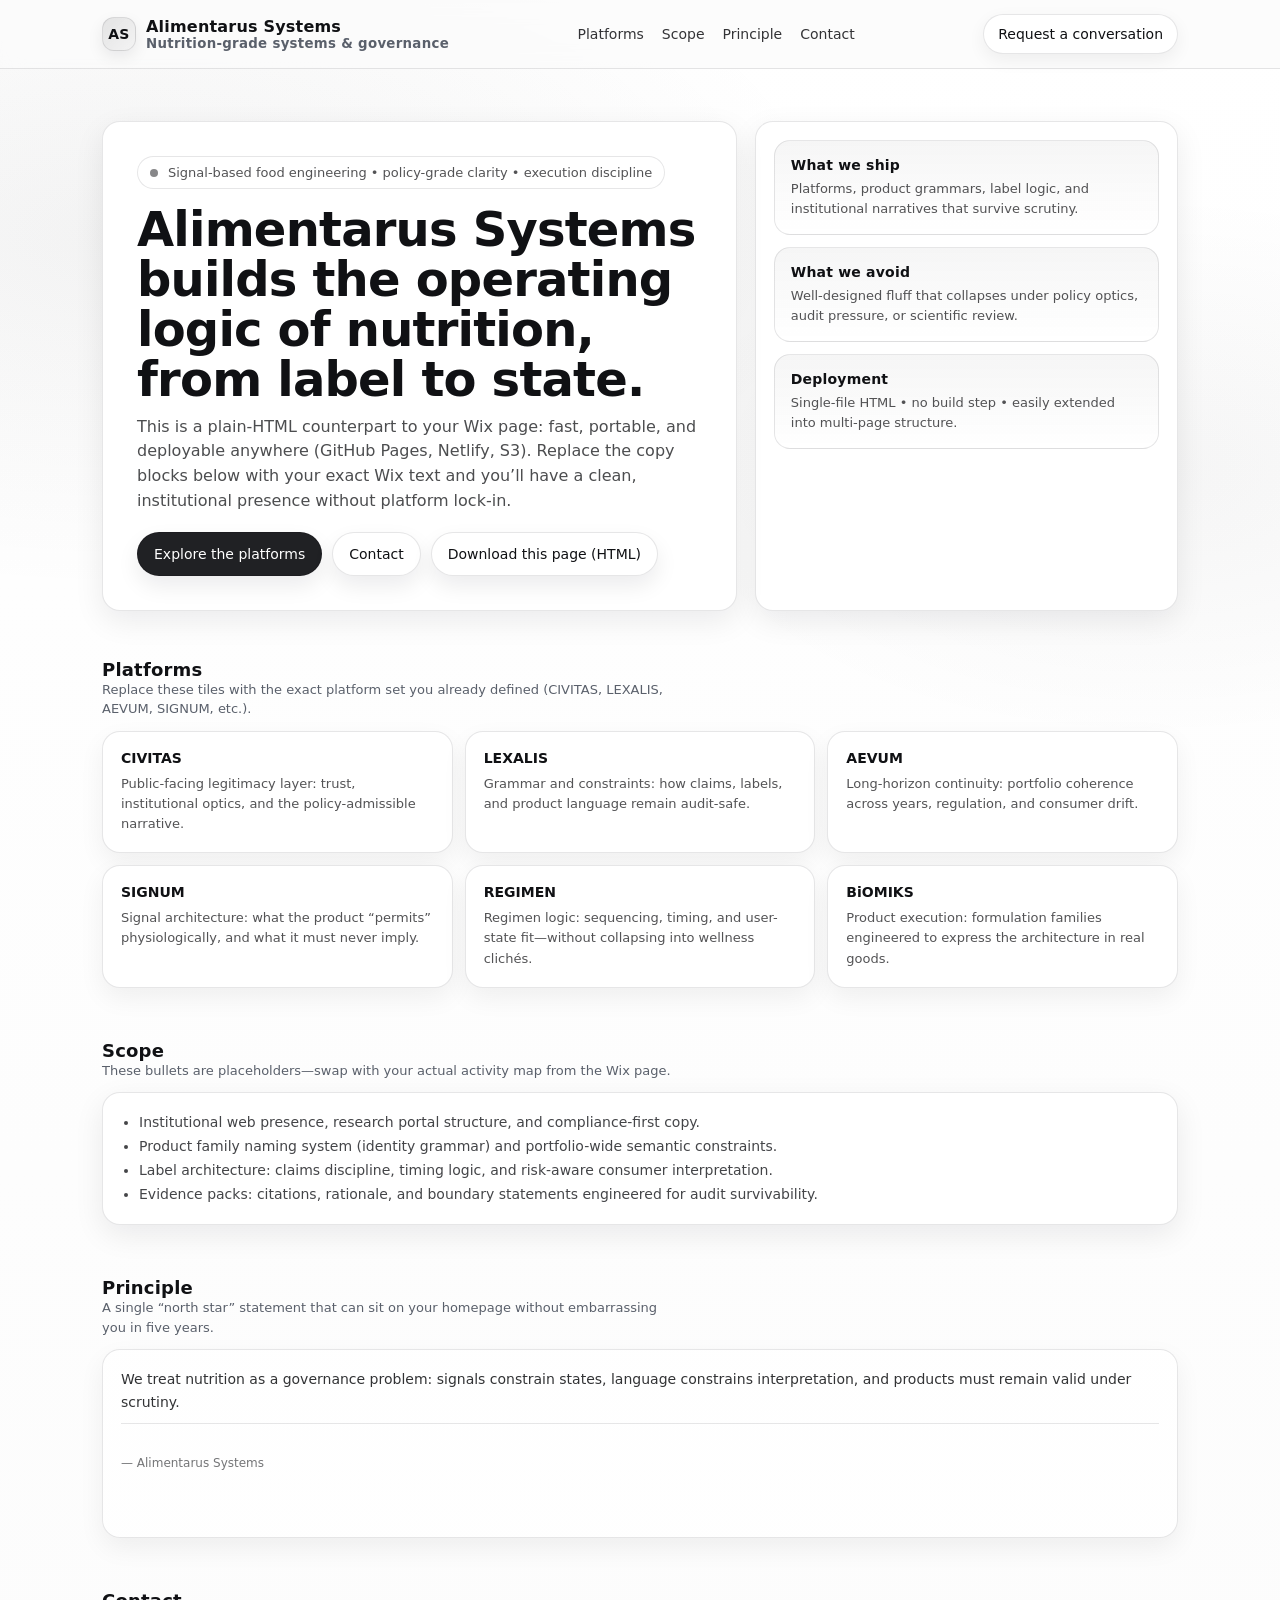
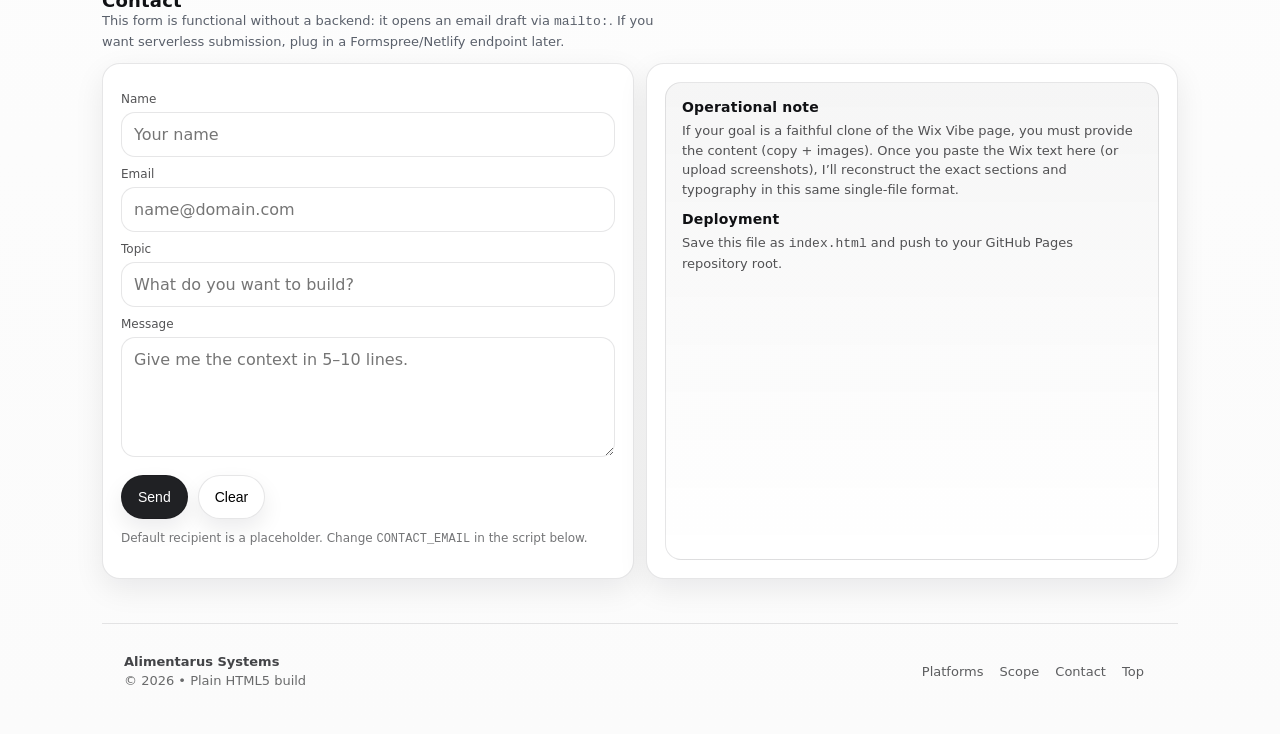
==== index.html @ 51370dd7 "Update index.html" ====
<!doctype html>
<html lang="en">
<head>
  <meta charset="utf-8" />
  <meta name="viewport" content="width=device-width, initial-scale=1" />
  <meta name="description" content="Alimentarus Systems — nutrition-grade systems, governance, and signal-based food engineering." />
  <title>Alimentarus Systems</title>

  <!-- Single-file styling (no external dependencies) -->
  <style>
    :root{
      --bg: #fbfbfb;
      --panel: #ffffff;
      --ink: #101114;
      --muted: #5a606b;
      --line: rgba(16,17,20,.10);
      --shadow: 0 10px 30px rgba(16,17,20,.08);
      --radius: 18px;
      --max: 1120px;
      --pad: clamp(16px, 2vw, 22px);
    }

    *{ box-sizing: border-box; }
    html{ scroll-behavior: smooth; }
    body{
      margin:0;
      font-family: ui-sans-serif, system-ui, -apple-system, Segoe UI, Roboto, Helvetica, Arial, "Apple Color Emoji","Segoe UI Emoji";
      color: var(--ink);
      background: radial-gradient(1200px 600px at 10% 10%, rgba(16,17,20,.05), transparent 60%),
                  radial-gradient(900px 500px at 90% 20%, rgba(16,17,20,.04), transparent 55%),
                  linear-gradient(180deg, #ffffff, var(--bg));
    }

    a{ color: inherit; text-decoration: none; }
    a:hover{ text-decoration: underline; text-underline-offset: 3px; }

    .wrap{ max-width: var(--max); margin: 0 auto; padding: 0 var(--pad); }

    /* Top bar */
    header{
      position: sticky; top: 0; z-index: 50;
      backdrop-filter: blur(10px);
      background: rgba(251,251,251,.75);
      border-bottom: 1px solid var(--line);
    }
    .nav{
      display:flex; align-items:center; justify-content:space-between;
      padding: 14px 0;
      gap: 14px;
    }
    .brand{
      display:flex; align-items:center; gap: 10px;
      letter-spacing: .2px;
      font-weight: 650;
    }
    .mark{
      width: 34px; height: 34px; border-radius: 12px;
      border: 1px solid var(--line);
      background: linear-gradient(135deg, rgba(16,17,20,.10), rgba(16,17,20,.03));
      display:grid; place-items:center;
      box-shadow: 0 6px 16px rgba(16,17,20,.08);
      font-size: 14px;
    }
    .brand small{ display:block; font-weight: 550; color: var(--muted); letter-spacing:.3px; }

    .links{ display:flex; align-items:center; gap: 18px; }
    .links a{ font-size: 14px; color: rgba(16,17,20,.85); }
    .cta{
      display:inline-flex; align-items:center; justify-content:center;
      height: 40px; padding: 0 14px; border-radius: 999px;
      border: 1px solid var(--line);
      background: #fff;
      box-shadow: 0 6px 18px rgba(16,17,20,.06);
      font-size: 14px;
      white-space: nowrap;
    }
    .cta:hover{ text-decoration:none; transform: translateY(-1px); }

    .burger{
      display:none;
      height: 40px; width: 40px; border-radius: 12px;
      border: 1px solid var(--line); background: #fff;
      box-shadow: 0 6px 18px rgba(16,17,20,.06);
      cursor:pointer;
    }
    .burger span{ display:block; height:2px; width:18px; background: rgba(16,17,20,.80); margin: 0 auto; }
    .burger span + span{ margin-top: 5px; }

    .mobile{
      display:none;
      padding-bottom: 14px;
    }
    .mobile a{
      display:block;
      padding: 10px 0;
      border-top: 1px solid var(--line);
      color: rgba(16,17,20,.86);
    }

    /* Hero */
    .hero{ padding: 52px 0 22px; }
    .heroGrid{
      display:grid;
      grid-template-columns: 1.2fr .8fr;
      gap: 18px;
      align-items: stretch;
    }
    .card{
      background: var(--panel);
      border: 1px solid var(--line);
      border-radius: var(--radius);
      box-shadow: var(--shadow);
    }
    .heroMain{
      padding: clamp(22px, 3vw, 34px);
      position: relative;
      overflow: hidden;
    }
    .kicker{
      display:inline-flex; align-items:center; gap: 10px;
      font-size: 13px; color: rgba(16,17,20,.72);
      border: 1px solid var(--line);
      padding: 8px 12px; border-radius: 999px;
      background: rgba(255,255,255,.75);
    }
    .dot{
      width: 8px; height: 8px; border-radius: 999px;
      background: rgba(16,17,20,.50);
    }
    h1{
      margin: 16px 0 10px;
      font-size: clamp(32px, 4vw, 48px);
      line-height: 1.04;
      letter-spacing: -0.8px;
    }
    .lead{
      margin: 0;
      color: rgba(16,17,20,.75);
      font-size: 16px;
      line-height: 1.55;
      max-width: 62ch;
    }
    .heroActions{
      margin-top: 18px;
      display:flex; gap: 10px; flex-wrap: wrap;
      align-items:center;
    }
    .btn{
      display:inline-flex; align-items:center; justify-content:center;
      height: 44px; padding: 0 16px;
      border-radius: 999px;
      border: 1px solid var(--line);
      background: #fff;
      box-shadow: 0 10px 22px rgba(16,17,20,.08);
      font-size: 14px;
      cursor:pointer;
      transition: transform .12s ease, box-shadow .12s ease;
    }
    .btn:hover{ text-decoration:none; transform: translateY(-1px); }
    .btn.primary{
      background: rgba(16,17,20,.93);
      color: #fff;
      border-color: rgba(16,17,20,.25);
    }
    .btn.primary:hover{ box-shadow: 0 14px 30px rgba(16,17,20,.18); }

    .heroSide{
      padding: 18px;
      display:flex;
      flex-direction: column;
      gap: 12px;
    }
    .mini{
      padding: 16px;
      border-radius: 16px;
      border: 1px solid var(--line);
      background: linear-gradient(180deg, rgba(16,17,20,.04), transparent);
    }
    .mini h3{
      margin:0 0 6px; font-size: 14px; letter-spacing:.2px;
    }
    .mini p{
      margin:0; color: rgba(16,17,20,.72);
      font-size: 13px; line-height: 1.5;
    }

    /* Sections */
    section{ padding: 26px 0; }
    .sectionHead{
      display:flex; align-items:flex-end; justify-content:space-between;
      gap: 16px;
      margin-bottom: 12px;
    }
    h2{
      margin:0;
      font-size: 18px;
      letter-spacing: .2px;
    }
    .sub{
      margin:0;
      color: var(--muted);
      font-size: 13px;
      line-height: 1.5;
      max-width: 70ch;
    }

    .grid3{
      display:grid;
      grid-template-columns: repeat(3, 1fr);
      gap: 12px;
    }
    .tile{
      padding: 18px;
      border-radius: 18px;
      border: 1px solid var(--line);
      background: #fff;
      box-shadow: 0 10px 26px rgba(16,17,20,.06);
      transition: transform .12s ease, box-shadow .12s ease;
    }
    .tile:hover{ transform: translateY(-2px); box-shadow: 0 16px 36px rgba(16,17,20,.10); text-decoration:none; }
    .tile b{ display:block; font-size: 14px; margin-bottom: 8px; }
    .tile span{ display:block; color: rgba(16,17,20,.72); font-size: 13px; line-height: 1.55; }

    /* Quote */
    blockquote{
      margin: 0;
      padding: 18px 18px;
      border-radius: 18px;
      border: 1px solid var(--line);
      background: rgba(255,255,255,.7);
      box-shadow: 0 10px 26px rgba(16,17,20,.06);
      color: rgba(16,17,20,.86);
      font-size: 14px;
      line-height: 1.6;
    }
    blockquote footer{
      margin-top: 10px;
      color: rgba(16,17,20,.58);
      font-size: 12px;
    }

    /* Contact */
    .contact{
      display:grid;
      grid-template-columns: 1fr 1fr;
      gap: 12px;
      align-items: stretch;
    }
    form{
      padding: 18px;
    }
    label{
      display:block;
      font-size: 12px;
      color: rgba(16,17,20,.72);
      margin: 10px 0 6px;
    }
    input, textarea{
      width: 100%;
      border-radius: 14px;
      border: 1px solid var(--line);
      padding: 12px 12px;
      font: inherit;
      background: #fff;
      outline: none;
    }
    textarea{ min-height: 120px; resize: vertical; }
    .hint{
      font-size: 12px;
      color: rgba(16,17,20,.58);
      margin-top: 10px;
      line-height: 1.5;
    }
    .ok, .err{
      display:none;
      margin-top: 12px;
      padding: 12px 12px;
      border-radius: 14px;
      border: 1px solid var(--line);
      background: #fff;
      font-size: 13px;
      line-height: 1.4;
    }
    .ok{ border-color: rgba(46, 160, 67, .25); }
    .err{ border-color: rgba(220, 38, 38, .25); }

    /* Footer */
    footer{
      padding: 30px 0 46px;
      border-top: 1px solid var(--line);
      margin-top: 18px;
      color: rgba(16,17,20,.62);
      font-size: 13px;
    }
    .foot{
      display:flex; justify-content:space-between; gap: 16px; flex-wrap:wrap;
      align-items:center;
    }
    .foot a{ color: rgba(16,17,20,.68); margin-right: 12px; }
    .mono{ font-family: ui-monospace, SFMono-Regular, Menlo, Monaco, Consolas, "Liberation Mono", "Courier New", monospace; }

    /* Responsive */
    @media (max-width: 920px){
      .heroGrid{ grid-template-columns: 1fr; }
      .grid3{ grid-template-columns: 1fr; }
      .contact{ grid-template-columns: 1fr; }
      .links{ display:none; }
      .burger{ display:inline-grid; place-items:center; }
      .mobile{ display:block; }
      .mobile[hidden]{ display:none; }
    }
  </style>
</head>

<body>
  <header>
    <div class="wrap">
      <nav class="nav" aria-label="Primary">
        <a class="brand" href="#top" aria-label="Alimentarus Systems Home">
          <span class="mark">AS</span>
          <span>
            Alimentarus Systems
            <small>Nutrition-grade systems & governance</small>
          </span>
        </a>

        <div class="links" role="navigation" aria-label="Site">
          <a href="#platforms">Platforms</a>
          <a href="#scope">Scope</a>
          <a href="#principle">Principle</a>
          <a href="#contact">Contact</a>
        </div>

        <div style="display:flex; gap:10px; align-items:center;">
          <a class="cta" href="#contact">Request a conversation</a>
          <button class="burger" id="burger" aria-label="Open menu" aria-expanded="false">
            <span></span><span></span><span></span>
          </button>
        </div>
      </nav>

      <div class="mobile" id="mobileMenu" hidden>
        <a href="#platforms">Platforms</a>
        <a href="#scope">Scope</a>
        <a href="#principle">Principle</a>
        <a href="#contact">Contact</a>
      </div>
    </div>
  </header>

  <main id="top">
    <div class="wrap">
      <section class="hero">
        <div class="heroGrid">
          <div class="card heroMain">
            <div class="kicker"><span class="dot"></span><span>Signal-based food engineering • policy-grade clarity • execution discipline</span></div>
            <h1>Alimentarus Systems builds the operating logic of nutrition, from label to state.</h1>
            <p class="lead">
              This is a plain-HTML counterpart to your Wix page: fast, portable, and deployable anywhere (GitHub Pages, Netlify, S3).
              Replace the copy blocks below with your exact Wix text and you’ll have a clean, institutional presence without platform lock-in.
            </p>

            <div class="heroActions">
              <a class="btn primary" href="#platforms">Explore the platforms</a>
              <a class="btn" href="#contact">Contact</a>
              <a class="btn" href="#" id="downloadBtn">Download this page (HTML)</a>
            </div>
          </div>

          <aside class="card heroSide" aria-label="Highlights">
            <div class="mini">
              <h3>What we ship</h3>
              <p>Platforms, product grammars, label logic, and institutional narratives that survive scrutiny.</p>
            </div>
            <div class="mini">
              <h3>What we avoid</h3>
              <p>Well-designed fluff that collapses under policy optics, audit pressure, or scientific review.</p>
            </div>
            <div class="mini">
              <h3>Deployment</h3>
              <p>Single-file HTML • no build step • easily extended into multi-page structure.</p>
            </div>
          </aside>
        </div>
      </section>

      <section id="platforms">
        <div class="sectionHead">
          <div>
            <h2>Platforms</h2>
            <p class="sub">Replace these tiles with the exact platform set you already defined (CIVITAS, LEXALIS, AEVUM, SIGNUM, etc.).</p>
          </div>
        </div>

        <div class="grid3">
          <a class="tile" href="#contact">
            <b>CIVITAS</b>
            <span>Public-facing legitimacy layer: trust, institutional optics, and the policy-admissible narrative.</span>
          </a>
          <a class="tile" href="#contact">
            <b>LEXALIS</b>
            <span>Grammar and constraints: how claims, labels, and product language remain audit-safe.</span>
          </a>
          <a class="tile" href="#contact">
            <b>AEVUM</b>
            <span>Long-horizon continuity: portfolio coherence across years, regulation, and consumer drift.</span>
          </a>
          <a class="tile" href="#contact">
            <b>SIGNUM</b>
            <span>Signal architecture: what the product “permits” physiologically, and what it must never imply.</span>
          </a>
          <a class="tile" href="#contact">
            <b>REGIMEN</b>
            <span>Regimen logic: sequencing, timing, and user-state fit—without collapsing into wellness clichés.</span>
          </a>
          <a class="tile" href="#contact">
            <b>BiOMIKS</b>
            <span>Product execution: formulation families engineered to express the architecture in real goods.</span>
          </a>
        </div>
      </section>

      <section id="scope">
        <div class="sectionHead">
          <div>
            <h2>Scope</h2>
            <p class="sub">These bullets are placeholders—swap with your actual activity map from the Wix page.</p>
          </div>
        </div>

        <div class="card" style="padding:18px;">
          <ul style="margin:0; padding-left: 18px; color: rgba(16,17,20,.78); line-height:1.7; font-size:14px;">
            <li>Institutional web presence, research portal structure, and compliance-first copy.</li>
            <li>Product family naming system (identity grammar) and portfolio-wide semantic constraints.</li>
            <li>Label architecture: claims discipline, timing logic, and risk-aware consumer interpretation.</li>
            <li>Evidence packs: citations, rationale, and boundary statements engineered for audit survivability.</li>
          </ul>
        </div>
      </section>

      <section id="principle">
        <div class="sectionHead">
          <div>
            <h2>Principle</h2>
            <p class="sub">A single “north star” statement that can sit on your homepage without embarrassing you in five years.</p>
          </div>
        </div>

        <blockquote>
          We treat nutrition as a governance problem: signals constrain states, language constrains interpretation, and products must remain valid under scrutiny.
          <footer>— Alimentarus Systems</footer>
        </blockquote>
      </section>

      <section id="contact">
        <div class="sectionHead">
          <div>
            <h2>Contact</h2>
            <p class="sub">This form is functional without a backend: it opens an email draft via <span class="mono">mailto:</span>. If you want serverless submission, plug in a Formspree/Netlify endpoint later.</p>
          </div>
        </div>

        <div class="contact">
          <div class="card">
            <form id="contactForm" autocomplete="on">
              <label for="name">Name</label>
              <input id="name" name="name" type="text" placeholder="Your name" required />

              <label for="email">Email</label>
              <input id="email" name="email" type="email" placeholder="name@domain.com" required />

              <label for="topic">Topic</label>
              <input id="topic" name="topic" type="text" placeholder="What do you want to build?" required />

              <label for="message">Message</label>
              <textarea id="message" name="message" placeholder="Give me the context in 5–10 lines." required></textarea>

              <div style="margin-top:14px; display:flex; gap:10px; flex-wrap:wrap;">
                <button class="btn primary" type="submit">Send</button>
                <button class="btn" type="button" id="clearBtn">Clear</button>
              </div>

              <p class="hint" id="hint">
                Default recipient is a placeholder. Change <span class="mono">CONTACT_EMAIL</span> in the script below.
              </p>

              <div class="ok" id="okBox">Your email client should open now. If it doesn’t, copy the message and send it manually.</div>
              <div class="err" id="errBox">Something is missing or invalid. Check the fields and try again.</div>
            </form>
          </div>

          <div class="card" style="padding:18px;">
            <div class="mini" style="height:100%;">
              <h3>Operational note</h3>
              <p>
                If your goal is a faithful clone of the Wix Vibe page, you must provide the content (copy + images).
                Once you paste the Wix text here (or upload screenshots), I’ll reconstruct the exact sections and typography in this same single-file format.
              </p>
              <div style="height:12px;"></div>
              <h3>Deployment</h3>
              <p>
                Save this file as <span class="mono">index.html</span> and push to your GitHub Pages repository root.
              </p>
            </div>
          </div>
        </div>
      </section>

      <footer>
        <div class="wrap">
          <div class="foot">
            <div>
              <div style="font-weight:650; color: rgba(16,17,20,.78);">Alimentarus Systems</div>
              <div style="margin-top:4px;">© <span id="year"></span> • Plain HTML5 build</div>
            </div>
            <div>
              <a href="#platforms">Platforms</a>
              <a href="#scope">Scope</a>
              <a href="#contact">Contact</a>
              <a href="#top">Top</a>
            </div>
          </div>
        </div>
      </footer>
    </div>
  </main>

  <script>
    // === CONFIG ===
    const CONTACT_EMAIL = "kunter@ginova.org"; // <-- change if needed

    // Mobile menu
    const burger = document.getElementById("burger");
    const mobileMenu = document.getElementById("mobileMenu");
    function setMenu(open){
      burger.setAttribute("aria-expanded", String(open));
      mobileMenu.hidden = !open;
    }
    burger.addEventListener("click", () => {
      const open = burger.getAttribute("aria-expanded") !== "true";
      setMenu(open);
    });
    mobileMenu.addEventListener("click", (e) => {
      if (e.target.tagName === "A") setMenu(false);
    });

    // Footer year
    document.getElementById("year").textContent = new Date().getFullYear();

    // Contact form -> mailto (functional without backend)
    const form = document.getElementById("contactForm");
    const okBox = document.getElementById("okBox");
    const errBox = document.getElementById("errBox");
    const clearBtn = document.getElementById("clearBtn");

    function show(el){ el.style.display = "block"; }
    function hide(el){ el.style.display = "none"; }

    clearBtn.addEventListener("click", () => {
      form.reset();
      hide(okBox); hide(errBox);
    });

    form.addEventListener("submit", (e) => {
      e.preventDefault();
      hide(okBox); hide(errBox);

      const name = document.getElementById("name").value.trim();
      const email = document.getElementById("email").value.trim();
      const topic = document.getElementById("topic").value.trim();
      const message = document.getElementById("message").value.trim();

      if (!name || !email || !topic || !message || !email.includes("@")) {
        show(errBox);
        return;
      }

      const subject = encodeURIComponent(`[Alimentarus Systems] ${topic}`);
      const body = encodeURIComponent(
`Name: ${name}
Email: ${email}

Message:
${message}

---`
      );

      const mailto = `mailto:${encodeURIComponent(CONTACT_EMAIL)}?subject=${subject}&body=${body}`;
      window.location.href = mailto;
      show(okBox);
    });

    // Download button: saves this HTML as a file from the browser
    document.getElementById("downloadBtn").addEventListener("click", (e) => {
      e.preventDefault();
      const blob = new Blob([document.documentElement.outerHTML], { type: "text/html;charset=utf-8" });
      const url = URL.createObjectURL(blob);
      const a = document.createElement("a");
      a.href = url;
      a.download = "alimentarus-systems.html";
      document.body.appendChild(a);
      a.click();
      a.remove();
      URL.revokeObjectURL(url);
    });
  </script>
</body>
</html>
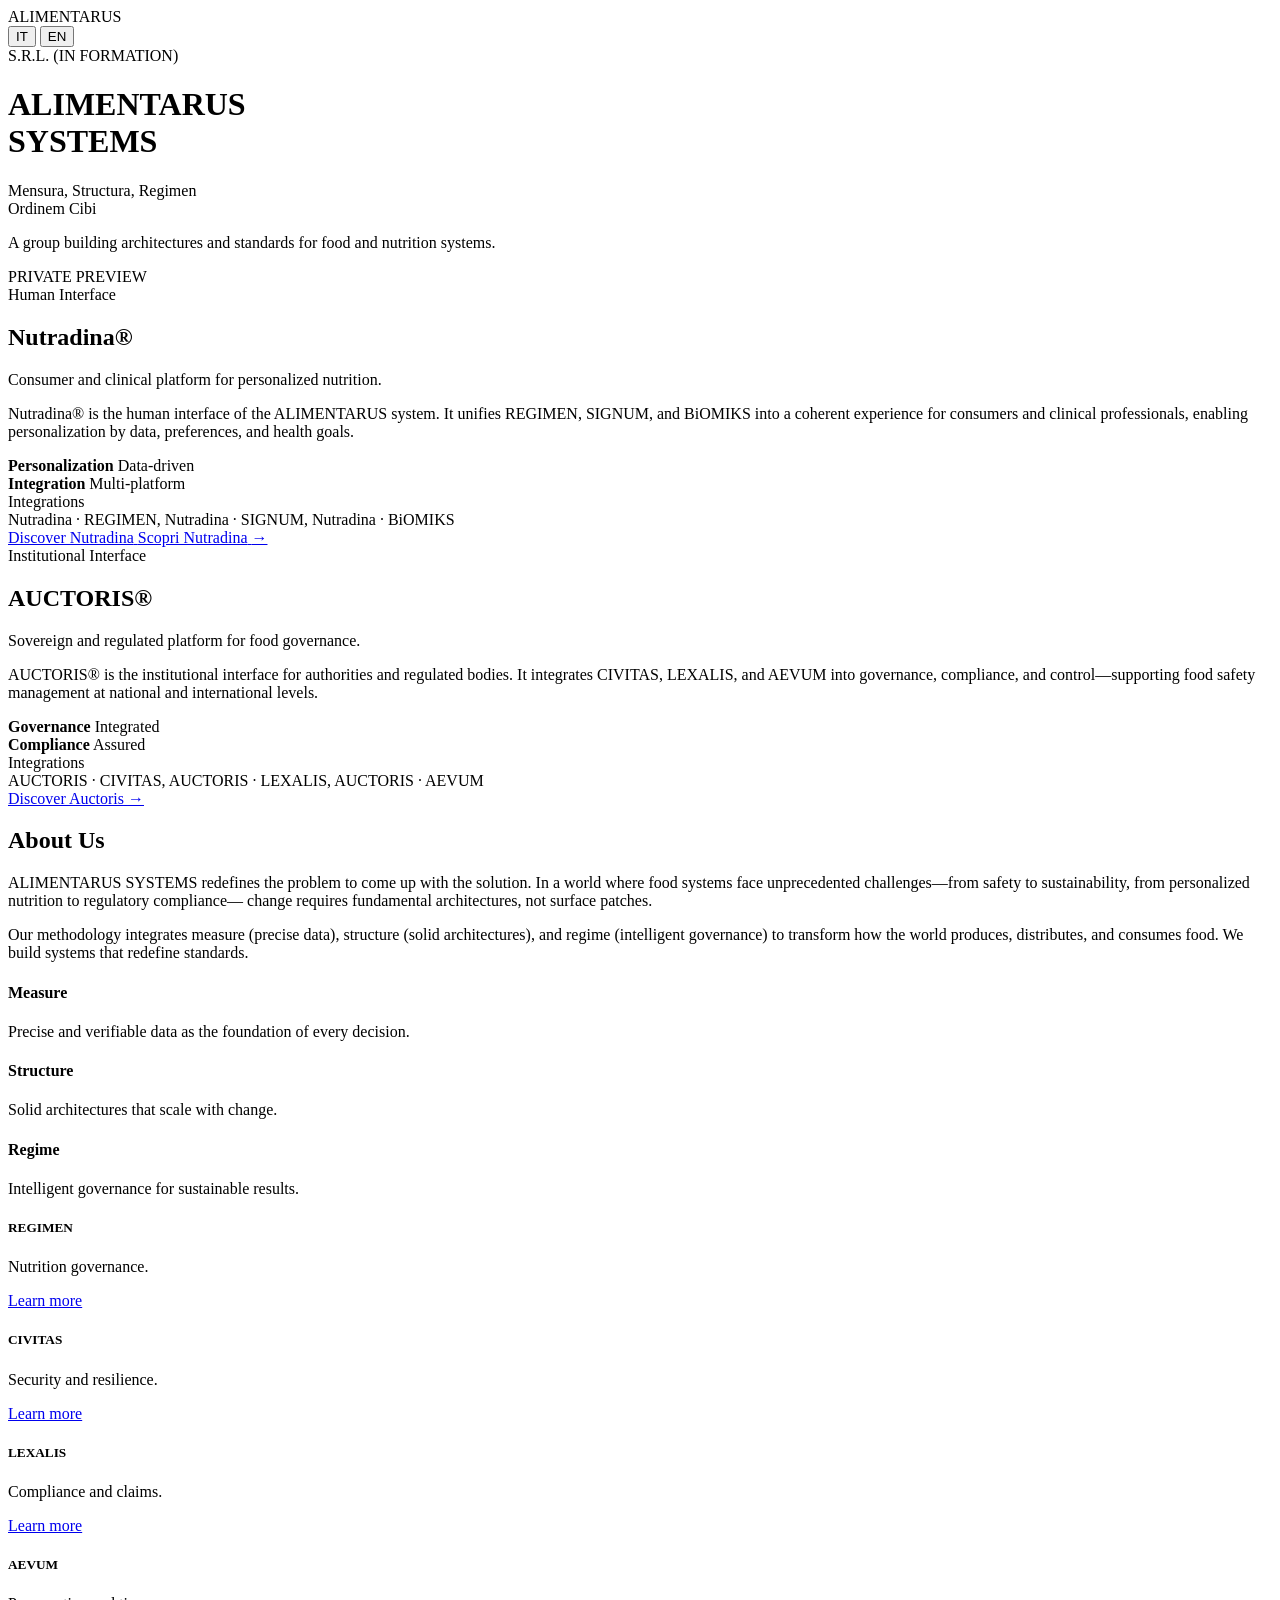
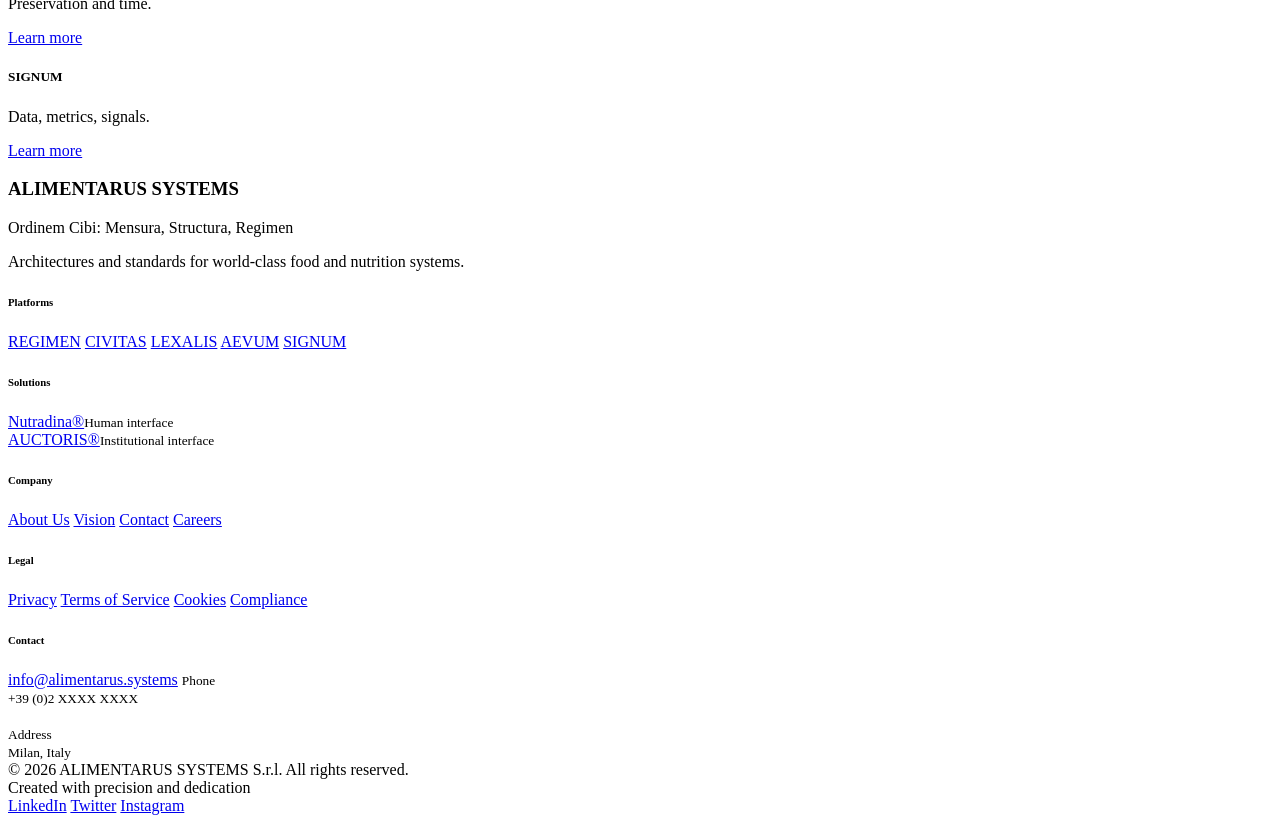
==== commit 2bf2a516: "Update index.html" ====
--- a/index.html
+++ b/index.html
@@ -3,607 +3,331 @@
 <head>
   <meta charset="utf-8" />
   <meta name="viewport" content="width=device-width, initial-scale=1" />
-  <meta name="description" content="Alimentarus Systems — nutrition-grade systems, governance, and signal-based food engineering." />
   <title>Alimentarus Systems</title>
-
-  <!-- Single-file styling (no external dependencies) -->
-  <style>
-    :root{
-      --bg: #fbfbfb;
-      --panel: #ffffff;
-      --ink: #101114;
-      --muted: #5a606b;
-      --line: rgba(16,17,20,.10);
-      --shadow: 0 10px 30px rgba(16,17,20,.08);
-      --radius: 18px;
-      --max: 1120px;
-      --pad: clamp(16px, 2vw, 22px);
-    }
-
-    *{ box-sizing: border-box; }
-    html{ scroll-behavior: smooth; }
-    body{
-      margin:0;
-      font-family: ui-sans-serif, system-ui, -apple-system, Segoe UI, Roboto, Helvetica, Arial, "Apple Color Emoji","Segoe UI Emoji";
-      color: var(--ink);
-      background: radial-gradient(1200px 600px at 10% 10%, rgba(16,17,20,.05), transparent 60%),
-                  radial-gradient(900px 500px at 90% 20%, rgba(16,17,20,.04), transparent 55%),
-                  linear-gradient(180deg, #ffffff, var(--bg));
-    }
-
-    a{ color: inherit; text-decoration: none; }
-    a:hover{ text-decoration: underline; text-underline-offset: 3px; }
-
-    .wrap{ max-width: var(--max); margin: 0 auto; padding: 0 var(--pad); }
-
-    /* Top bar */
-    header{
-      position: sticky; top: 0; z-index: 50;
-      backdrop-filter: blur(10px);
-      background: rgba(251,251,251,.75);
-      border-bottom: 1px solid var(--line);
-    }
-    .nav{
-      display:flex; align-items:center; justify-content:space-between;
-      padding: 14px 0;
-      gap: 14px;
-    }
-    .brand{
-      display:flex; align-items:center; gap: 10px;
-      letter-spacing: .2px;
-      font-weight: 650;
-    }
-    .mark{
-      width: 34px; height: 34px; border-radius: 12px;
-      border: 1px solid var(--line);
-      background: linear-gradient(135deg, rgba(16,17,20,.10), rgba(16,17,20,.03));
-      display:grid; place-items:center;
-      box-shadow: 0 6px 16px rgba(16,17,20,.08);
-      font-size: 14px;
-    }
-    .brand small{ display:block; font-weight: 550; color: var(--muted); letter-spacing:.3px; }
-
-    .links{ display:flex; align-items:center; gap: 18px; }
-    .links a{ font-size: 14px; color: rgba(16,17,20,.85); }
-    .cta{
-      display:inline-flex; align-items:center; justify-content:center;
-      height: 40px; padding: 0 14px; border-radius: 999px;
-      border: 1px solid var(--line);
-      background: #fff;
-      box-shadow: 0 6px 18px rgba(16,17,20,.06);
-      font-size: 14px;
-      white-space: nowrap;
-    }
-    .cta:hover{ text-decoration:none; transform: translateY(-1px); }
-
-    .burger{
-      display:none;
-      height: 40px; width: 40px; border-radius: 12px;
-      border: 1px solid var(--line); background: #fff;
-      box-shadow: 0 6px 18px rgba(16,17,20,.06);
-      cursor:pointer;
-    }
-    .burger span{ display:block; height:2px; width:18px; background: rgba(16,17,20,.80); margin: 0 auto; }
-    .burger span + span{ margin-top: 5px; }
-
-    .mobile{
-      display:none;
-      padding-bottom: 14px;
-    }
-    .mobile a{
-      display:block;
-      padding: 10px 0;
-      border-top: 1px solid var(--line);
-      color: rgba(16,17,20,.86);
-    }
-
-    /* Hero */
-    .hero{ padding: 52px 0 22px; }
-    .heroGrid{
-      display:grid;
-      grid-template-columns: 1.2fr .8fr;
-      gap: 18px;
-      align-items: stretch;
-    }
-    .card{
-      background: var(--panel);
-      border: 1px solid var(--line);
-      border-radius: var(--radius);
-      box-shadow: var(--shadow);
-    }
-    .heroMain{
-      padding: clamp(22px, 3vw, 34px);
-      position: relative;
-      overflow: hidden;
-    }
-    .kicker{
-      display:inline-flex; align-items:center; gap: 10px;
-      font-size: 13px; color: rgba(16,17,20,.72);
-      border: 1px solid var(--line);
-      padding: 8px 12px; border-radius: 999px;
-      background: rgba(255,255,255,.75);
-    }
-    .dot{
-      width: 8px; height: 8px; border-radius: 999px;
-      background: rgba(16,17,20,.50);
-    }
-    h1{
-      margin: 16px 0 10px;
-      font-size: clamp(32px, 4vw, 48px);
-      line-height: 1.04;
-      letter-spacing: -0.8px;
-    }
-    .lead{
-      margin: 0;
-      color: rgba(16,17,20,.75);
-      font-size: 16px;
-      line-height: 1.55;
-      max-width: 62ch;
-    }
-    .heroActions{
-      margin-top: 18px;
-      display:flex; gap: 10px; flex-wrap: wrap;
-      align-items:center;
-    }
-    .btn{
-      display:inline-flex; align-items:center; justify-content:center;
-      height: 44px; padding: 0 16px;
-      border-radius: 999px;
-      border: 1px solid var(--line);
-      background: #fff;
-      box-shadow: 0 10px 22px rgba(16,17,20,.08);
-      font-size: 14px;
-      cursor:pointer;
-      transition: transform .12s ease, box-shadow .12s ease;
-    }
-    .btn:hover{ text-decoration:none; transform: translateY(-1px); }
-    .btn.primary{
-      background: rgba(16,17,20,.93);
-      color: #fff;
-      border-color: rgba(16,17,20,.25);
-    }
-    .btn.primary:hover{ box-shadow: 0 14px 30px rgba(16,17,20,.18); }
-
-    .heroSide{
-      padding: 18px;
-      display:flex;
-      flex-direction: column;
-      gap: 12px;
-    }
-    .mini{
-      padding: 16px;
-      border-radius: 16px;
-      border: 1px solid var(--line);
-      background: linear-gradient(180deg, rgba(16,17,20,.04), transparent);
-    }
-    .mini h3{
-      margin:0 0 6px; font-size: 14px; letter-spacing:.2px;
-    }
-    .mini p{
-      margin:0; color: rgba(16,17,20,.72);
-      font-size: 13px; line-height: 1.5;
-    }
-
-    /* Sections */
-    section{ padding: 26px 0; }
-    .sectionHead{
-      display:flex; align-items:flex-end; justify-content:space-between;
-      gap: 16px;
-      margin-bottom: 12px;
-    }
-    h2{
-      margin:0;
-      font-size: 18px;
-      letter-spacing: .2px;
-    }
-    .sub{
-      margin:0;
-      color: var(--muted);
-      font-size: 13px;
-      line-height: 1.5;
-      max-width: 70ch;
-    }
-
-    .grid3{
-      display:grid;
-      grid-template-columns: repeat(3, 1fr);
-      gap: 12px;
-    }
-    .tile{
-      padding: 18px;
-      border-radius: 18px;
-      border: 1px solid var(--line);
-      background: #fff;
-      box-shadow: 0 10px 26px rgba(16,17,20,.06);
-      transition: transform .12s ease, box-shadow .12s ease;
-    }
-    .tile:hover{ transform: translateY(-2px); box-shadow: 0 16px 36px rgba(16,17,20,.10); text-decoration:none; }
-    .tile b{ display:block; font-size: 14px; margin-bottom: 8px; }
-    .tile span{ display:block; color: rgba(16,17,20,.72); font-size: 13px; line-height: 1.55; }
-
-    /* Quote */
-    blockquote{
-      margin: 0;
-      padding: 18px 18px;
-      border-radius: 18px;
-      border: 1px solid var(--line);
-      background: rgba(255,255,255,.7);
-      box-shadow: 0 10px 26px rgba(16,17,20,.06);
-      color: rgba(16,17,20,.86);
-      font-size: 14px;
-      line-height: 1.6;
-    }
-    blockquote footer{
-      margin-top: 10px;
-      color: rgba(16,17,20,.58);
-      font-size: 12px;
-    }
-
-    /* Contact */
-    .contact{
-      display:grid;
-      grid-template-columns: 1fr 1fr;
-      gap: 12px;
-      align-items: stretch;
-    }
-    form{
-      padding: 18px;
-    }
-    label{
-      display:block;
-      font-size: 12px;
-      color: rgba(16,17,20,.72);
-      margin: 10px 0 6px;
-    }
-    input, textarea{
-      width: 100%;
-      border-radius: 14px;
-      border: 1px solid var(--line);
-      padding: 12px 12px;
-      font: inherit;
-      background: #fff;
-      outline: none;
-    }
-    textarea{ min-height: 120px; resize: vertical; }
-    .hint{
-      font-size: 12px;
-      color: rgba(16,17,20,.58);
-      margin-top: 10px;
-      line-height: 1.5;
-    }
-    .ok, .err{
-      display:none;
-      margin-top: 12px;
-      padding: 12px 12px;
-      border-radius: 14px;
-      border: 1px solid var(--line);
-      background: #fff;
-      font-size: 13px;
-      line-height: 1.4;
-    }
-    .ok{ border-color: rgba(46, 160, 67, .25); }
-    .err{ border-color: rgba(220, 38, 38, .25); }
-
-    /* Footer */
-    footer{
-      padding: 30px 0 46px;
-      border-top: 1px solid var(--line);
-      margin-top: 18px;
-      color: rgba(16,17,20,.62);
-      font-size: 13px;
-    }
-    .foot{
-      display:flex; justify-content:space-between; gap: 16px; flex-wrap:wrap;
-      align-items:center;
-    }
-    .foot a{ color: rgba(16,17,20,.68); margin-right: 12px; }
-    .mono{ font-family: ui-monospace, SFMono-Regular, Menlo, Monaco, Consolas, "Liberation Mono", "Courier New", monospace; }
-
-    /* Responsive */
-    @media (max-width: 920px){
-      .heroGrid{ grid-template-columns: 1fr; }
-      .grid3{ grid-template-columns: 1fr; }
-      .contact{ grid-template-columns: 1fr; }
-      .links{ display:none; }
-      .burger{ display:inline-grid; place-items:center; }
-      .mobile{ display:block; }
-      .mobile[hidden]{ display:none; }
-    }
-  </style>
+  <meta name="description" content="Architectures and standards for world-class food and nutrition systems." />
+
+  <link rel="preconnect" href="https://fonts.googleapis.com">
+  <link rel="preconnect" href="https://fonts.gstatic.com" crossorigin>
+  <link href="https://fonts.googleapis.com/css2?family=Inter:wght@300;400;500;600&family=Playfair+Display:wght@500;600;700&display=swap" rel="stylesheet">
+
+  <link rel="stylesheet" href="assets/style.css">
 </head>
 
 <body>
-  <header>
-    <div class="wrap">
-      <nav class="nav" aria-label="Primary">
-        <a class="brand" href="#top" aria-label="Alimentarus Systems Home">
-          <span class="mark">AS</span>
-          <span>
-            Alimentarus Systems
-            <small>Nutrition-grade systems & governance</small>
-          </span>
-        </a>
-
-        <div class="links" role="navigation" aria-label="Site">
-          <a href="#platforms">Platforms</a>
-          <a href="#scope">Scope</a>
-          <a href="#principle">Principle</a>
-          <a href="#contact">Contact</a>
-        </div>
-
-        <div style="display:flex; gap:10px; align-items:center;">
-          <a class="cta" href="#contact">Request a conversation</a>
-          <button class="burger" id="burger" aria-label="Open menu" aria-expanded="false">
-            <span></span><span></span><span></span>
-          </button>
-        </div>
+  <div class="topbar">
+    <div class="topbar__inner">
+      <div class="brand">ALIMENTARUS</div>
+
+      <nav class="lang" aria-label="Language">
+        <button class="lang__btn" data-lang="it" type="button">IT</button>
+        <span class="lang__sep" aria-hidden="true"></span>
+        <button class="lang__btn" data-lang="en" type="button">EN</button>
       </nav>
-
-      <div class="mobile" id="mobileMenu" hidden>
-        <a href="#platforms">Platforms</a>
-        <a href="#scope">Scope</a>
-        <a href="#principle">Principle</a>
-        <a href="#contact">Contact</a>
-      </div>
-    </div>
+    </div>
+  </div>
+
+  <!-- HERO -->
+  <header class="hero" id="top">
+    <div class="hero__preline">S.R.L. (IN FORMATION)</div>
+
+    <h1 class="hero__title">
+      ALIMENTARUS<br/>SYSTEMS
+    </h1>
+
+    <div class="hero__motto">Mensura, Structura, Regimen</div>
+    <div class="hero__submotto">Ordinem Cibi</div>
+
+    <!-- EN -->
+    <p class="hero__desc langblock" data-lang="en">
+      A group building architectures and standards for food and nutrition systems.
+    </p>
+
+    <!-- IT -->
+    <p class="hero__desc langblock" data-lang="it" hidden>
+      Un gruppo che costruisce architetture e standard per sistemi alimentari e nutrizionali.
+    </p>
+
+    <div class="hero__rule"></div>
+    <div class="hero__meta">PRIVATE PREVIEW</div>
   </header>
 
-  <main id="top">
-    <div class="wrap">
-      <section class="hero">
-        <div class="heroGrid">
-          <div class="card heroMain">
-            <div class="kicker"><span class="dot"></span><span>Signal-based food engineering • policy-grade clarity • execution discipline</span></div>
-            <h1>Alimentarus Systems builds the operating logic of nutrition, from label to state.</h1>
-            <p class="lead">
-              This is a plain-HTML counterpart to your Wix page: fast, portable, and deployable anywhere (GitHub Pages, Netlify, S3).
-              Replace the copy blocks below with your exact Wix text and you’ll have a clean, institutional presence without platform lock-in.
-            </p>
-
-            <div class="heroActions">
-              <a class="btn primary" href="#platforms">Explore the platforms</a>
-              <a class="btn" href="#contact">Contact</a>
-              <a class="btn" href="#" id="downloadBtn">Download this page (HTML)</a>
+  <!-- SPLIT CARDS -->
+  <section class="section" id="platforms">
+    <div class="grid-2">
+
+      <article class="card">
+        <div class="card__inner">
+          <div class="card__kicker langblock" data-lang="en">Human Interface</div>
+          <div class="card__kicker langblock" data-lang="it" hidden>Interfaccia umana</div>
+
+          <h2 class="card__title">Nutradina®</h2>
+
+          <p class="card__lead langblock" data-lang="en">
+            Consumer and clinical platform for personalized nutrition.
+          </p>
+          <p class="card__lead langblock" data-lang="it" hidden>
+            Piattaforma consumer e clinica per la nutrizione personalizzata.
+          </p>
+
+          <p class="card__body langblock" data-lang="en">
+            Nutradina® is the human interface of the ALIMENTARUS system. It unifies REGIMEN, SIGNUM, and BiOMIKS
+            into a coherent experience for consumers and clinical professionals, enabling personalization by data,
+            preferences, and health goals.
+          </p>
+          <p class="card__body langblock" data-lang="it" hidden>
+            Nutradina® è l’interfaccia umana del sistema ALIMENTARUS. Unifica REGIMEN, SIGNUM e BiOMIKS
+            in un’esperienza coerente per consumatori e professionisti clinici, abilitando personalizzazione basata su dati,
+            preferenze e obiettivi di salute.
+          </p>
+
+          <div class="pills">
+            <div class="pill">
+              <strong class="langblock" data-lang="en">Personalization</strong>
+              <strong class="langblock" data-lang="it" hidden>Personalizzazione</strong>
+
+              <span class="langblock" data-lang="en">Data-driven</span>
+              <span class="langblock" data-lang="it" hidden>Guidata dai dati</span>
+            </div>
+
+            <div class="pill">
+              <strong class="langblock" data-lang="en">Integration</strong>
+              <strong class="langblock" data-lang="it" hidden>Integrazione</strong>
+
+              <span class="langblock" data-lang="en">Multi-platform</span>
+              <span class="langblock" data-lang="it" hidden>Multi-piattaforma</span>
             </div>
           </div>
 
-          <aside class="card heroSide" aria-label="Highlights">
-            <div class="mini">
-              <h3>What we ship</h3>
-              <p>Platforms, product grammars, label logic, and institutional narratives that survive scrutiny.</p>
+          <div class="divider"></div>
+
+          <div class="meta-label langblock" data-lang="en">Integrations</div>
+          <div class="meta-label langblock" data-lang="it" hidden>Integrazioni</div>
+
+          <div class="meta-line">Nutradina · REGIMEN, Nutradina · SIGNUM, Nutradina · BiOMIKS</div>
+
+          <a class="cta" href="#nutradina">
+            <span class="langblock" data-lang="en">Discover Nutradina</span>
+            <span class="langblock" data-lang="it" hidden">Scopri Nutradina</span>
+            <span class="arrow">→</span>
+          </a>
+        </div>
+      </article>
+
+      <article class="card">
+        <div class="card__inner">
+          <div class="card__kicker langblock" data-lang="en">Institutional Interface</div>
+          <div class="card__kicker langblock" data-lang="it" hidden>Interfaccia istituzionale</div>
+
+          <h2 class="card__title">AUCTORIS®</h2>
+
+          <p class="card__lead langblock" data-lang="en">
+            Sovereign and regulated platform for food governance.
+          </p>
+          <p class="card__lead langblock" data-lang="it" hidden>
+            Piattaforma sovrana e regolata per la governance alimentare.
+          </p>
+
+          <p class="card__body langblock" data-lang="en">
+            AUCTORIS® is the institutional interface for authorities and regulated bodies. It integrates CIVITAS,
+            LEXALIS, and AEVUM into governance, compliance, and control—supporting food safety management at national
+            and international levels.
+          </p>
+          <p class="card__body langblock" data-lang="it" hidden>
+            AUCTORIS® è l’interfaccia istituzionale per autorità e organismi regolati. Integra CIVITAS,
+            LEXALIS e AEVUM in governance, conformità e controllo—supportando la gestione della sicurezza alimentare
+            a livello nazionale e internazionale.
+          </p>
+
+          <div class="pills">
+            <div class="pill">
+              <strong class="langblock" data-lang="en">Governance</strong>
+              <strong class="langblock" data-lang="it" hidden>Governance</strong>
+
+              <span class="langblock" data-lang="en">Integrated</span>
+              <span class="langblock" data-lang="it" hidden>Integrata</span>
             </div>
-            <div class="mini">
-              <h3>What we avoid</h3>
-              <p>Well-designed fluff that collapses under policy optics, audit pressure, or scientific review.</p>
-            </div>
-            <div class="mini">
-              <h3>Deployment</h3>
-              <p>Single-file HTML • no build step • easily extended into multi-page structure.</p>
-            </div>
-          </aside>
-        </div>
-      </section>
-
-      <section id="platforms">
-        <div class="sectionHead">
-          <div>
-            <h2>Platforms</h2>
-            <p class="sub">Replace these tiles with the exact platform set you already defined (CIVITAS, LEXALIS, AEVUM, SIGNUM, etc.).</p>
-          </div>
-        </div>
-
-        <div class="grid3">
-          <a class="tile" href="#contact">
-            <b>CIVITAS</b>
-            <span>Public-facing legitimacy layer: trust, institutional optics, and the policy-admissible narrative.</span>
-          </a>
-          <a class="tile" href="#contact">
-            <b>LEXALIS</b>
-            <span>Grammar and constraints: how claims, labels, and product language remain audit-safe.</span>
-          </a>
-          <a class="tile" href="#contact">
-            <b>AEVUM</b>
-            <span>Long-horizon continuity: portfolio coherence across years, regulation, and consumer drift.</span>
-          </a>
-          <a class="tile" href="#contact">
-            <b>SIGNUM</b>
-            <span>Signal architecture: what the product “permits” physiologically, and what it must never imply.</span>
-          </a>
-          <a class="tile" href="#contact">
-            <b>REGIMEN</b>
-            <span>Regimen logic: sequencing, timing, and user-state fit—without collapsing into wellness clichés.</span>
-          </a>
-          <a class="tile" href="#contact">
-            <b>BiOMIKS</b>
-            <span>Product execution: formulation families engineered to express the architecture in real goods.</span>
-          </a>
-        </div>
-      </section>
-
-      <section id="scope">
-        <div class="sectionHead">
-          <div>
-            <h2>Scope</h2>
-            <p class="sub">These bullets are placeholders—swap with your actual activity map from the Wix page.</p>
-          </div>
-        </div>
-
-        <div class="card" style="padding:18px;">
-          <ul style="margin:0; padding-left: 18px; color: rgba(16,17,20,.78); line-height:1.7; font-size:14px;">
-            <li>Institutional web presence, research portal structure, and compliance-first copy.</li>
-            <li>Product family naming system (identity grammar) and portfolio-wide semantic constraints.</li>
-            <li>Label architecture: claims discipline, timing logic, and risk-aware consumer interpretation.</li>
-            <li>Evidence packs: citations, rationale, and boundary statements engineered for audit survivability.</li>
-          </ul>
-        </div>
-      </section>
-
-      <section id="principle">
-        <div class="sectionHead">
-          <div>
-            <h2>Principle</h2>
-            <p class="sub">A single “north star” statement that can sit on your homepage without embarrassing you in five years.</p>
-          </div>
-        </div>
-
-        <blockquote>
-          We treat nutrition as a governance problem: signals constrain states, language constrains interpretation, and products must remain valid under scrutiny.
-          <footer>— Alimentarus Systems</footer>
-        </blockquote>
-      </section>
-
-      <section id="contact">
-        <div class="sectionHead">
-          <div>
-            <h2>Contact</h2>
-            <p class="sub">This form is functional without a backend: it opens an email draft via <span class="mono">mailto:</span>. If you want serverless submission, plug in a Formspree/Netlify endpoint later.</p>
-          </div>
-        </div>
-
-        <div class="contact">
-          <div class="card">
-            <form id="contactForm" autocomplete="on">
-              <label for="name">Name</label>
-              <input id="name" name="name" type="text" placeholder="Your name" required />
-
-              <label for="email">Email</label>
-              <input id="email" name="email" type="email" placeholder="name@domain.com" required />
-
-              <label for="topic">Topic</label>
-              <input id="topic" name="topic" type="text" placeholder="What do you want to build?" required />
-
-              <label for="message">Message</label>
-              <textarea id="message" name="message" placeholder="Give me the context in 5–10 lines." required></textarea>
-
-              <div style="margin-top:14px; display:flex; gap:10px; flex-wrap:wrap;">
-                <button class="btn primary" type="submit">Send</button>
-                <button class="btn" type="button" id="clearBtn">Clear</button>
-              </div>
-
-              <p class="hint" id="hint">
-                Default recipient is a placeholder. Change <span class="mono">CONTACT_EMAIL</span> in the script below.
-              </p>
-
-              <div class="ok" id="okBox">Your email client should open now. If it doesn’t, copy the message and send it manually.</div>
-              <div class="err" id="errBox">Something is missing or invalid. Check the fields and try again.</div>
-            </form>
-          </div>
-
-          <div class="card" style="padding:18px;">
-            <div class="mini" style="height:100%;">
-              <h3>Operational note</h3>
-              <p>
-                If your goal is a faithful clone of the Wix Vibe page, you must provide the content (copy + images).
-                Once you paste the Wix text here (or upload screenshots), I’ll reconstruct the exact sections and typography in this same single-file format.
-              </p>
-              <div style="height:12px;"></div>
-              <h3>Deployment</h3>
-              <p>
-                Save this file as <span class="mono">index.html</span> and push to your GitHub Pages repository root.
-              </p>
+
+            <div class="pill">
+              <strong class="langblock" data-lang="en">Compliance</strong>
+              <strong class="langblock" data-lang="it" hidden>Conformità</strong>
+
+              <span class="langblock" data-lang="en">Assured</span>
+              <span class="langblock" data-lang="it" hidden>Garantita</span>
             </div>
           </div>
-        </div>
-      </section>
-
-      <footer>
-        <div class="wrap">
-          <div class="foot">
-            <div>
-              <div style="font-weight:650; color: rgba(16,17,20,.78);">Alimentarus Systems</div>
-              <div style="margin-top:4px;">© <span id="year"></span> • Plain HTML5 build</div>
-            </div>
-            <div>
-              <a href="#platforms">Platforms</a>
-              <a href="#scope">Scope</a>
-              <a href="#contact">Contact</a>
-              <a href="#top">Top</a>
-            </div>
-          </div>
-        </div>
-      </footer>
-    </div>
-  </main>
-
-  <script>
-    // === CONFIG ===
-    const CONTACT_EMAIL = "kunter@ginova.org"; // <-- change if needed
-
-    // Mobile menu
-    const burger = document.getElementById("burger");
-    const mobileMenu = document.getElementById("mobileMenu");
-    function setMenu(open){
-      burger.setAttribute("aria-expanded", String(open));
-      mobileMenu.hidden = !open;
-    }
-    burger.addEventListener("click", () => {
-      const open = burger.getAttribute("aria-expanded") !== "true";
-      setMenu(open);
-    });
-    mobileMenu.addEventListener("click", (e) => {
-      if (e.target.tagName === "A") setMenu(false);
-    });
-
-    // Footer year
-    document.getElementById("year").textContent = new Date().getFullYear();
-
-    // Contact form -> mailto (functional without backend)
-    const form = document.getElementById("contactForm");
-    const okBox = document.getElementById("okBox");
-    const errBox = document.getElementById("errBox");
-    const clearBtn = document.getElementById("clearBtn");
-
-    function show(el){ el.style.display = "block"; }
-    function hide(el){ el.style.display = "none"; }
-
-    clearBtn.addEventListener("click", () => {
-      form.reset();
-      hide(okBox); hide(errBox);
-    });
-
-    form.addEventListener("submit", (e) => {
-      e.preventDefault();
-      hide(okBox); hide(errBox);
-
-      const name = document.getElementById("name").value.trim();
-      const email = document.getElementById("email").value.trim();
-      const topic = document.getElementById("topic").value.trim();
-      const message = document.getElementById("message").value.trim();
-
-      if (!name || !email || !topic || !message || !email.includes("@")) {
-        show(errBox);
-        return;
-      }
-
-      const subject = encodeURIComponent(`[Alimentarus Systems] ${topic}`);
-      const body = encodeURIComponent(
-`Name: ${name}
-Email: ${email}
-
-Message:
-${message}
-
----`
-      );
-
-      const mailto = `mailto:${encodeURIComponent(CONTACT_EMAIL)}?subject=${subject}&body=${body}`;
-      window.location.href = mailto;
-      show(okBox);
-    });
-
-    // Download button: saves this HTML as a file from the browser
-    document.getElementById("downloadBtn").addEventListener("click", (e) => {
-      e.preventDefault();
-      const blob = new Blob([document.documentElement.outerHTML], { type: "text/html;charset=utf-8" });
-      const url = URL.createObjectURL(blob);
-      const a = document.createElement("a");
-      a.href = url;
-      a.download = "alimentarus-systems.html";
-      document.body.appendChild(a);
-      a.click();
-      a.remove();
-      URL.revokeObjectURL(url);
-    });
-  </script>
+
+          <div class="divider"></div>
+
+          <div class="meta-label langblock" data-lang="en">Integrations</div>
+          <div class="meta-label langblock" data-lang="it" hidden>Integrazioni</div>
+
+          <div class="meta-line">AUCTORIS · CIVITAS, AUCTORIS · LEXALIS, AUCTORIS · AEVUM</div>
+
+          <a class="cta" href="#auctoris">
+            <span class="langblock" data-lang="en">Discover Auctoris</span>
+            <span class="langblock" data-lang="it" hidden>Scopri Auctoris</span>
+            <span class="arrow">→</span>
+          </a>
+        </div>
+      </article>
+
+    </div>
+  </section>
+
+  <!-- ABOUT -->
+  <section class="section about" id="about">
+    <h2 class="about__title">About Us</h2>
+
+    <div class="about__copy langblock" data-lang="en">
+      <p>
+        ALIMENTARUS SYSTEMS redefines the problem to come up with the solution. In a world where food systems face
+        unprecedented challenges—from safety to sustainability, from personalized nutrition to regulatory compliance—
+        change requires fundamental architectures, not surface patches.
+      </p>
+      <p>
+        Our methodology integrates measure (precise data), structure (solid architectures), and regime (intelligent
+        governance) to transform how the world produces, distributes, and consumes food. We build systems that redefine
+        standards.
+      </p>
+    </div>
+
+    <div class="about__copy langblock" data-lang="it" hidden>
+      <p>
+        ALIMENTARUS SYSTEMS ridefinisce il problema per arrivare alla soluzione. In un mondo in cui i sistemi alimentari
+        affrontano sfide senza precedenti—dalla sicurezza alla sostenibilità, dalla nutrizione personalizzata alla conformità
+        regolatoria—il cambiamento richiede architetture fondamentali, non correzioni superficiali.
+      </p>
+      <p>
+        La nostra metodologia integra misura (dati precisi), struttura (architetture solide) e regime (governance intelligente)
+        per trasformare come il mondo produce, distribuisce e consuma cibo. Costruiamo sistemi che ridefiniscono gli standard.
+      </p>
+    </div>
+
+    <div class="tri" aria-label="Three pillars">
+      <div class="tri__item">
+        <h4>Measure</h4>
+        <p class="langblock" data-lang="en">Precise and verifiable data as the foundation of every decision.</p>
+        <p class="langblock" data-lang="it" hidden>Dati precisi e verificabili come fondamento di ogni decisione.</p>
+      </div>
+      <div class="tri__item">
+        <h4>Structure</h4>
+        <p class="langblock" data-lang="en">Solid architectures that scale with change.</p>
+        <p class="langblock" data-lang="it" hidden>Architetture solide che scalano con il cambiamento.</p>
+      </div>
+      <div class="tri__item">
+        <h4>Regime</h4>
+        <p class="langblock" data-lang="en">Intelligent governance for sustainable results.</p>
+        <p class="langblock" data-lang="it" hidden>Governance intelligente per risultati sostenibili.</p>
+      </div>
+    </div>
+
+    <div class="tiles" id="platform-tiles">
+      <div class="tiles__row">
+        <div class="tile tile--regimen">
+          <h5>REGIMEN</h5>
+          <p class="langblock" data-lang="en">Nutrition governance.</p>
+          <p class="langblock" data-lang="it" hidden>Governance nutrizionale.</p>
+          <a href="#regimen"><span class="langblock" data-lang="en">Learn more</span><span class="langblock" data-lang="it" hidden>Scopri</span></a>
+        </div>
+
+        <div class="tile tile--civitas">
+          <h5>CIVITAS</h5>
+          <p class="langblock" data-lang="en">Security and resilience.</p>
+          <p class="langblock" data-lang="it" hidden>Sicurezza e resilienza.</p>
+          <a href="#civitas"><span class="langblock" data-lang="en">Learn more</span><span class="langblock" data-lang="it" hidden>Scopri</span></a>
+        </div>
+
+        <div class="tile tile--lexalis">
+          <h5>LEXALIS</h5>
+          <p class="langblock" data-lang="en">Compliance and claims.</p>
+          <p class="langblock" data-lang="it" hidden>Conformità e claim.</p>
+          <a href="#lexalis"><span class="langblock" data-lang="en">Learn more</span><span class="langblock" data-lang="it" hidden>Scopri</span></a>
+        </div>
+
+        <div class="tile tile--aevum">
+          <h5>AEVUM</h5>
+          <p class="langblock" data-lang="en">Preservation and time.</p>
+          <p class="langblock" data-lang="it" hidden>Conservazione e tempo.</p>
+          <a href="#aevum"><span class="langblock" data-lang="en">Learn more</span><span class="langblock" data-lang="it" hidden>Scopri</span></a>
+        </div>
+
+        <div class="tile tile--signum">
+          <h5>SIGNUM</h5>
+          <p class="langblock" data-lang="en">Data, metrics, signals.</p>
+          <p class="langblock" data-lang="it" hidden>Dati, metriche, segnali.</p>
+          <a href="#signum"><span class="langblock" data-lang="en">Learn more</span><span class="langblock" data-lang="it" hidden>Scopri</span></a>
+        </div>
+      </div>
+    </div>
+  </section>
+
+  <!-- FOOTER -->
+  <footer class="footer" id="footer">
+    <div class="footer__inner">
+      <h3 class="footer__title">ALIMENTARUS SYSTEMS</h3>
+      <p class="footer__subtitle">Ordinem Cibi: Mensura, Structura, Regimen</p>
+      <p class="footer__lead langblock" data-lang="en">Architectures and standards for world-class food and nutrition systems.</p>
+      <p class="footer__lead langblock" data-lang="it" hidden>Architetture e standard per sistemi alimentari e nutrizionali di livello mondiale.</p>
+
+      <div class="footer__rule"></div>
+
+      <div class="footer__cols">
+        <div class="fcol">
+          <h6>Platforms</h6>
+          <a href="#regimen">REGIMEN</a>
+          <a href="#civitas">CIVITAS</a>
+          <a href="#lexalis">LEXALIS</a>
+          <a href="#aevum">AEVUM</a>
+          <a href="#signum">SIGNUM</a>
+        </div>
+
+        <div class="fcol">
+          <h6>Solutions</h6>
+          <a href="#nutradina">Nutradina®</a><small>Human interface</small>
+          <div class="spacer-1"></div>
+          <a href="#auctoris">AUCTORIS®</a><small>Institutional interface</small>
+        </div>
+
+        <div class="fcol">
+          <h6>Company</h6>
+          <a href="#about">About Us</a>
+          <a href="#vision">Vision</a>
+          <a href="#contact">Contact</a>
+          <a href="#careers">Careers</a>
+        </div>
+
+        <div class="fcol">
+          <h6>Legal</h6>
+          <a href="#privacy">Privacy</a>
+          <a href="#tos">Terms of Service</a>
+          <a href="#cookies">Cookies</a>
+          <a href="#compliance">Compliance</a>
+        </div>
+
+        <div class="fcol" id="contact">
+          <h6>Contact</h6>
+          <a href="mailto:info@alimentarus.systems">info@alimentarus.systems</a>
+          <small>
+            Phone<br/>
+            +39 (0)2 XXXX XXXX<br/><br/>
+            Address<br/>
+            Milan, Italy
+          </small>
+        </div>
+      </div>
+
+      <div class="footer__bottom">
+        <div class="copyright">© 2026 ALIMENTARUS SYSTEMS S.r.l. All rights reserved.</div>
+        <div class="crafted">Created with precision and dedication</div>
+        <div class="social">
+          <a href="#linkedin">LinkedIn</a>
+          <a href="#twitter">Twitter</a>
+          <a href="#instagram">Instagram</a>
+        </div>
+      </div>
+    </div>
+  </footer>
+
+  <script src="assets/site.js"></script>
 </body>
 </html>
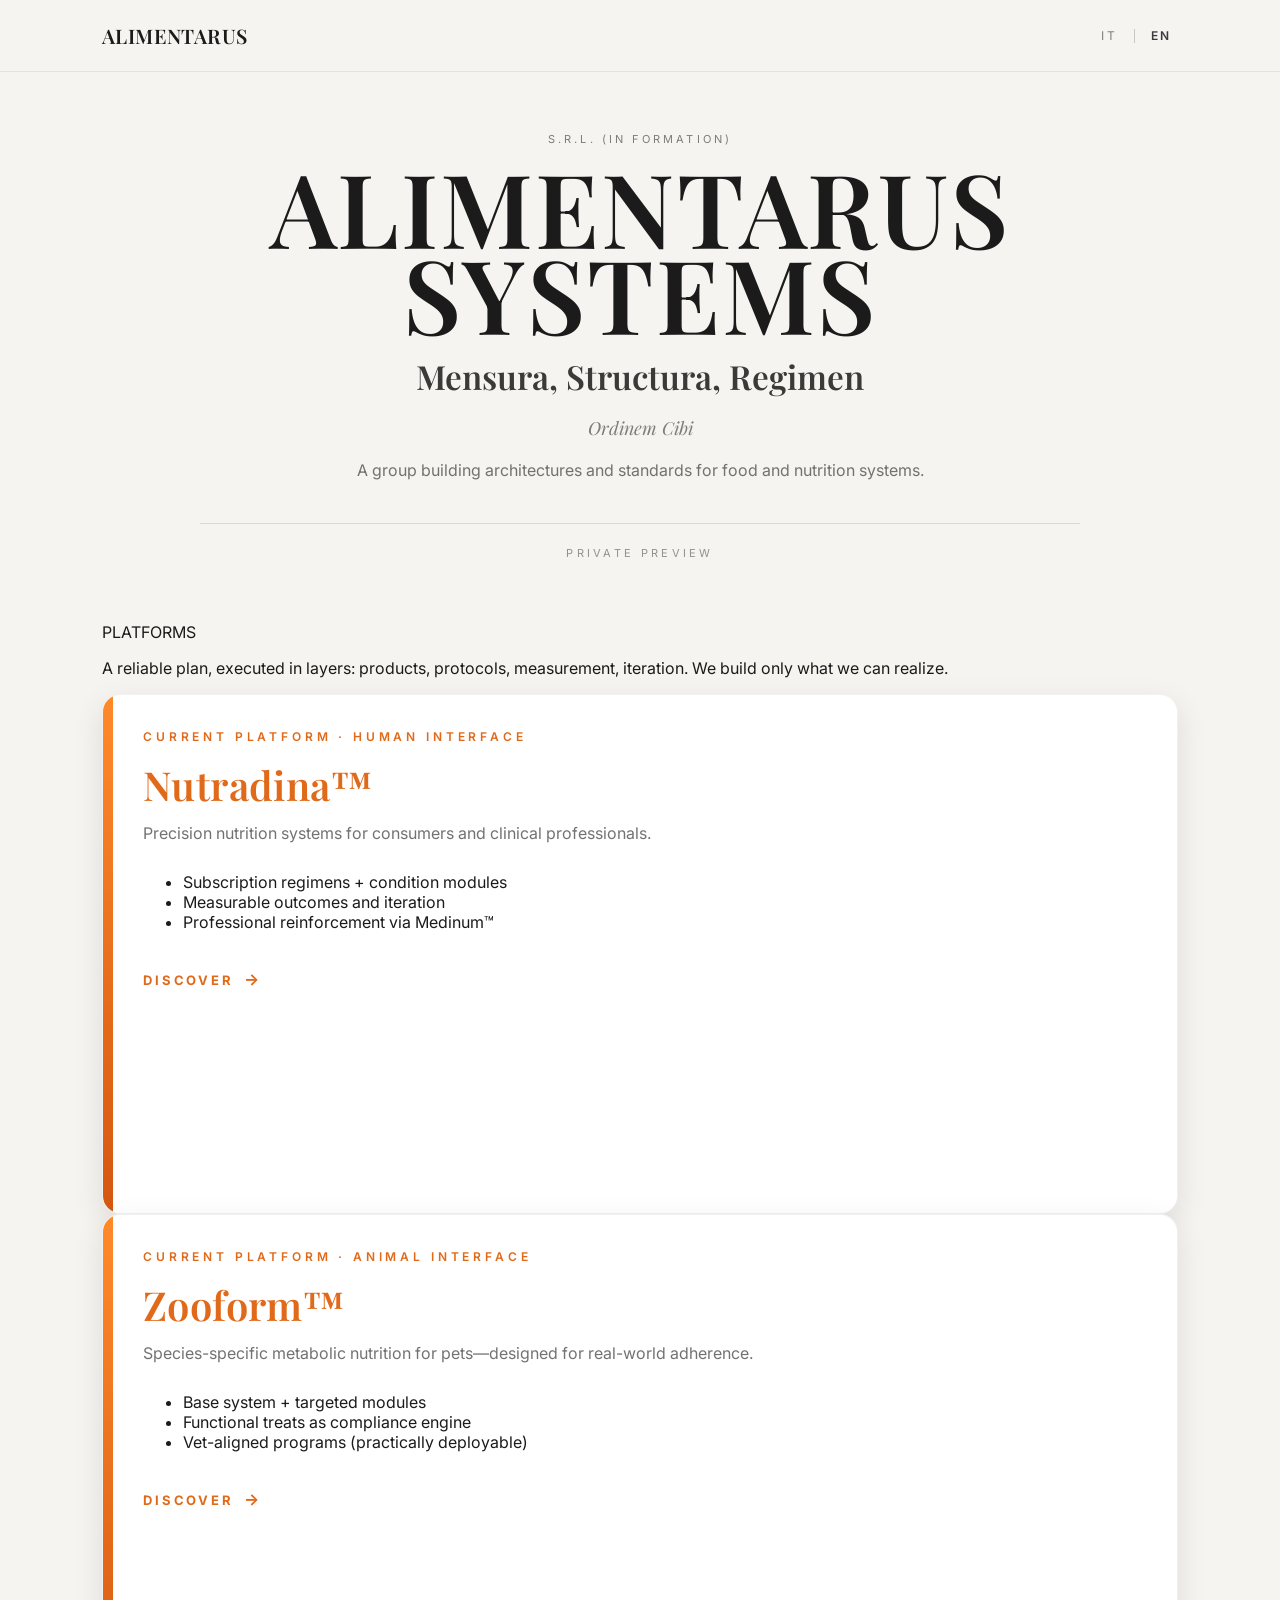
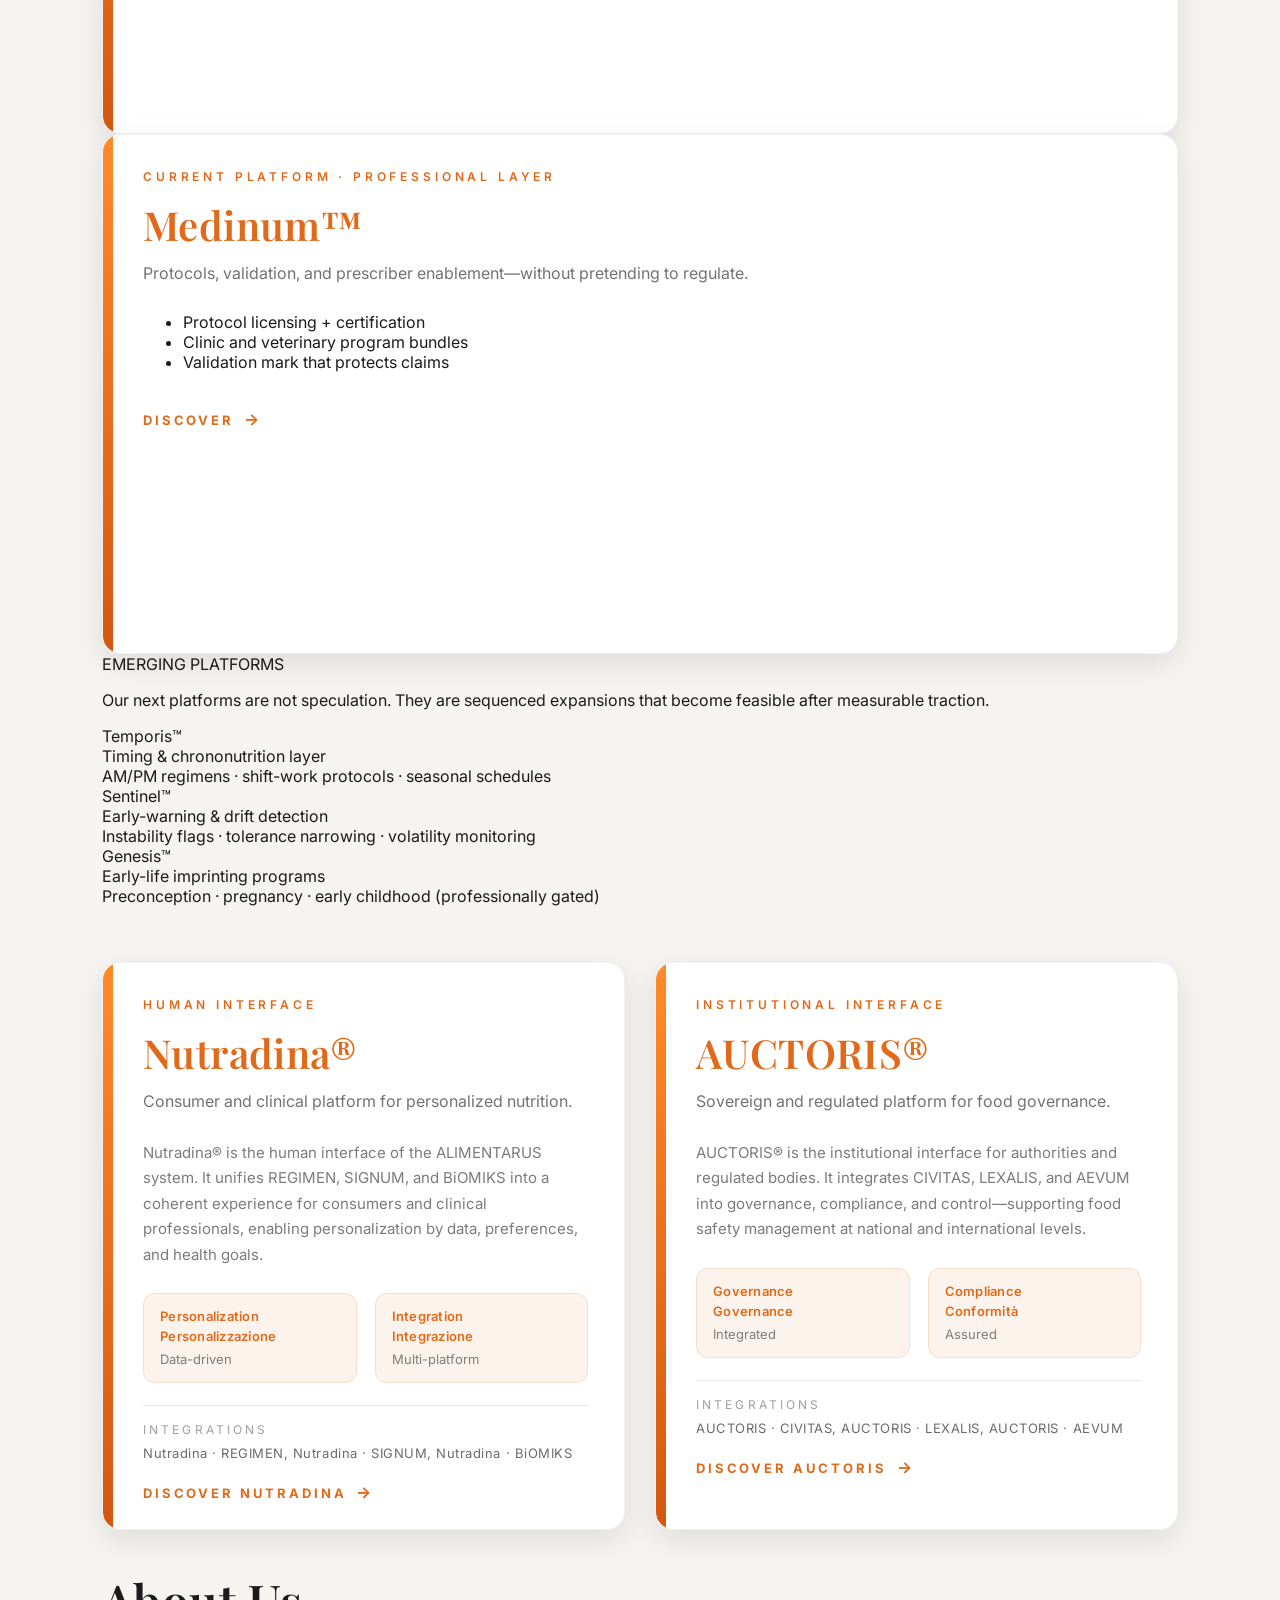
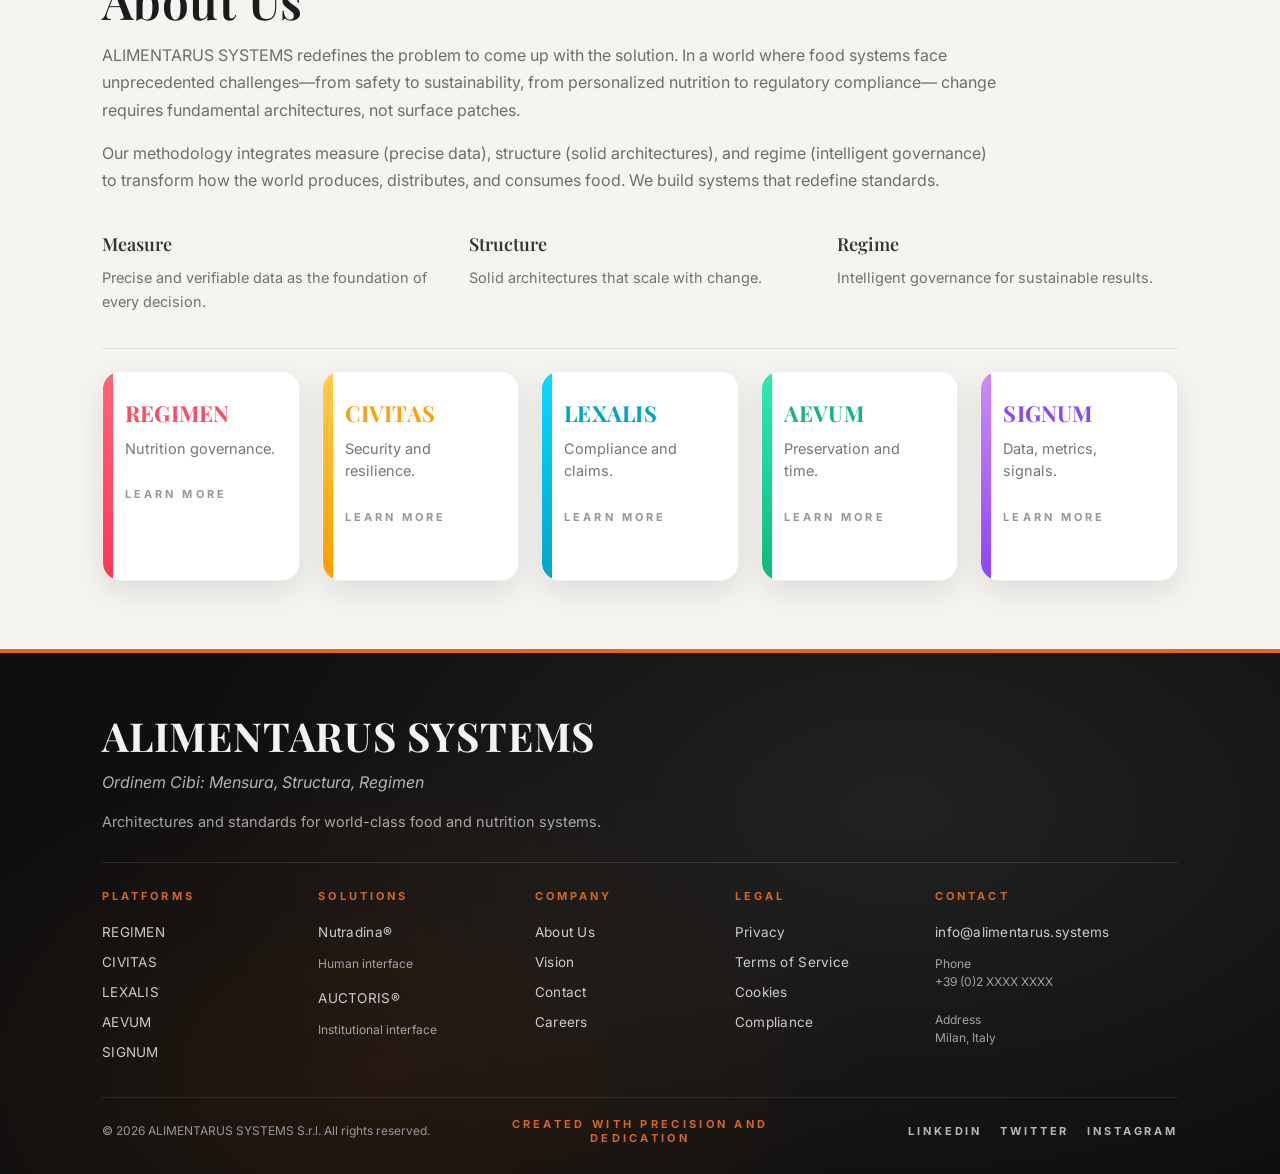
==== commit 8ca8e04c: "Update index.html" ====
--- a/index.html
+++ b/index.html
@@ -51,6 +51,154 @@
     <div class="hero__meta">PRIVATE PREVIEW</div>
   </header>
 
+<!-- KUNTER -->
+
+<!-- PLATFORMS -->
+<section class="section" id="platforms">
+  <div class="section-head">
+    <div class="section-kicker">PLATFORMS</div>
+    <p class="section-lead langblock" data-lang="en">
+      A reliable plan, executed in layers: products, protocols, measurement, iteration. We build only what we can realize.
+    </p>
+    <p class="section-lead langblock" data-lang="it" hidden>
+      Un piano affidabile, realizzato per livelli: prodotti, protocolli, misurazione, iterazione. Costruiamo solo ciò che possiamo realizzare.
+    </p>
+  </div>
+
+  <!-- CURRENT: 3 across -->
+  <div class="grid-3">
+    <article class="card card--accent">
+      <div class="card__inner">
+        <div class="card__kicker langblock" data-lang="en">Current platform · Human interface</div>
+        <div class="card__kicker langblock" data-lang="it" hidden>Piattaforma attuale · Interfaccia umana</div>
+
+        <h2 class="card__title">Nutradina™</h2>
+
+        <p class="card__lead langblock" data-lang="en">
+          Precision nutrition systems for consumers and clinical professionals.
+        </p>
+        <p class="card__lead langblock" data-lang="it" hidden>
+          Sistemi di nutrizione di precisione per consumatori e professionisti clinici.
+        </p>
+
+        <ul class="bizlist langblock" data-lang="en">
+          <li>Subscription regimens + condition modules</li>
+          <li>Measurable outcomes and iteration</li>
+          <li>Professional reinforcement via Medinum™</li>
+        </ul>
+        <ul class="bizlist langblock" data-lang="it" hidden>
+          <li>Regimi in abbonamento + moduli condizione</li>
+          <li>Esiti misurabili e iterazione</li>
+          <li>Supporto professionale tramite Medinum™</li>
+        </ul>
+
+        <a class="cta" href="#nutradina"><span class="langblock" data-lang="en">Discover</span><span class="langblock" data-lang="it" hidden">Scopri</span><span class="arrow">→</span></a>
+      </div>
+    </article>
+
+    <article class="card card--accent">
+      <div class="card__inner">
+        <div class="card__kicker langblock" data-lang="en">Current platform · Animal interface</div>
+        <div class="card__kicker langblock" data-lang="it" hidden>Piattaforma attuale · Interfaccia animale</div>
+
+        <h2 class="card__title">Zooform™</h2>
+
+        <p class="card__lead langblock" data-lang="en">
+          Species-specific metabolic nutrition for pets—designed for real-world adherence.
+        </p>
+        <p class="card__lead langblock" data-lang="it" hidden>
+          Nutrizione metabolica specie-specifica per animali da compagnia—progettata per l’aderenza reale.
+        </p>
+
+        <ul class="bizlist langblock" data-lang="en">
+          <li>Base system + targeted modules</li>
+          <li>Functional treats as compliance engine</li>
+          <li>Vet-aligned programs (practically deployable)</li>
+        </ul>
+        <ul class="bizlist langblock" data-lang="it" hidden>
+          <li>Sistema base + moduli mirati</li>
+          <li>Snack funzionali come motore di aderenza</li>
+          <li>Programmi allineati al veterinario (realizzabili)</li>
+        </ul>
+
+        <a class="cta" href="#zooform"><span class="langblock" data-lang="en">Discover</span><span class="langblock" data-lang="it" hidden">Scopri</span><span class="arrow">→</span></a>
+      </div>
+    </article>
+
+    <article class="card card--accent">
+      <div class="card__inner">
+        <div class="card__kicker langblock" data-lang="en">Current platform · Professional layer</div>
+        <div class="card__kicker langblock" data-lang="it" hidden>Piattaforma attuale · Livello professionale</div>
+
+        <h2 class="card__title">Medinum™</h2>
+
+        <p class="card__lead langblock" data-lang="en">
+          Protocols, validation, and prescriber enablement—without pretending to regulate.
+        </p>
+        <p class="card__lead langblock" data-lang="it" hidden>
+          Protocolli, validazione e abilitazione prescrittiva—senza fingere di regolamentare.
+        </p>
+
+        <ul class="bizlist langblock" data-lang="en">
+          <li>Protocol licensing + certification</li>
+          <li>Clinic and veterinary program bundles</li>
+          <li>Validation mark that protects claims</li>
+        </ul>
+        <ul class="bizlist langblock" data-lang="it" hidden>
+          <li>Licenza protocolli + certificazione</li>
+          <li>Programmi clinici e veterinari</li>
+          <li>Marchio di validazione per claim robusti</li>
+        </ul>
+
+        <a class="cta" href="#medinum"><span class="langblock" data-lang="en">Discover</span><span class="langblock" data-lang="it" hidden">Scopri</span><span class="arrow">→</span></a>
+      </div>
+    </article>
+  </div>
+
+  <!-- EMERGING: smaller vision boxes -->
+  <div class="vision">
+    <div class="vision__head">
+      <div class="vision__kicker">EMERGING PLATFORMS</div>
+      <p class="vision__lead langblock" data-lang="en">
+        Our next platforms are not speculation. They are sequenced expansions that become feasible after measurable traction.
+      </p>
+      <p class="vision__lead langblock" data-lang="it" hidden>
+        Le prossime piattaforme non sono speculazione. Sono estensioni sequenziate, possibili dopo trazione misurabile.
+      </p>
+    </div>
+
+    <div class="mini-3">
+      <article class="mini">
+        <div class="mini__title">Temporis™</div>
+        <div class="mini__sub langblock" data-lang="en">Timing & chrononutrition layer</div>
+        <div class="mini__sub langblock" data-lang="it" hidden">Livello di timing e crononutrizione</div>
+        <div class="mini__bullets langblock" data-lang="en">AM/PM regimens · shift-work protocols · seasonal schedules</div>
+        <div class="mini__bullets langblock" data-lang="it" hidden">Regimi AM/PM · protocolli turnisti · schedulazione stagionale</div>
+      </article>
+
+      <article class="mini">
+        <div class="mini__title">Sentinel™</div>
+        <div class="mini__sub langblock" data-lang="en">Early-warning & drift detection</div>
+        <div class="mini__sub langblock" data-lang="it" hidden">Allerta precoce e deriva metabolica</div>
+        <div class="mini__bullets langblock" data-lang="en">Instability flags · tolerance narrowing · volatility monitoring</div>
+        <div class="mini__bullets langblock" data-lang="it" hidden">Indicatori instabilità · tolleranza in calo · monitoraggio volatilità</div>
+      </article>
+
+      <article class="mini">
+        <div class="mini__title">Genesis™</div>
+        <div class="mini__sub langblock" data-lang="en">Early-life imprinting programs</div>
+        <div class="mini__sub langblock" data-lang="it" hidden">Programmi di imprinting precoce</div>
+        <div class="mini__bullets langblock" data-lang="en">Preconception · pregnancy · early childhood (professionally gated)</div>
+        <div class="mini__bullets langblock" data-lang="it" hidden">Preconcepimento · gravidanza · prima infanzia (con supervisione)</div>
+      </article>
+    </div>
+  </div>
+</section>
+
+  
+<!-- KUNTER -->
+
+  
   <!-- SPLIT CARDS -->
   <section class="section" id="platforms">
     <div class="grid-2">
--- a/assets/style.css
+++ b/assets/style.css
@@ -0,0 +1,307 @@
+:root{
+  --bg:#f6f4f1;
+  --paper:#ffffff;
+  --ink:#1b1b1b;
+  --accent:#e06a1a;
+  --accent-2:#c85d14;
+  --shadow-soft:0 10px 30px rgba(15,15,15,.10);
+  --radius:18px;
+  --max:1120px;
+}
+
+*{box-sizing:border-box}
+html,body{height:100%}
+body{
+  margin:0;
+  background:var(--bg);
+  color:var(--ink);
+  font-family:Inter,system-ui,-apple-system,Segoe UI,Roboto,Arial,sans-serif;
+  -webkit-font-smoothing:antialiased;
+  -moz-osx-font-smoothing:grayscale;
+}
+
+/* Topbar */
+.topbar{
+  position:sticky; top:0; z-index:20;
+  background:rgba(246,244,241,.86);
+  backdrop-filter:blur(10px);
+  border-bottom:1px solid rgba(27,27,27,.08);
+}
+.topbar__inner{
+  max-width:var(--max);
+  margin:0 auto;
+  padding:22px 22px;
+  display:flex;
+  align-items:center;
+  justify-content:space-between;
+  gap:18px;
+}
+.brand{
+  font-family:"Playfair Display",serif;
+  letter-spacing:.02em;
+  font-weight:600;
+  font-size:20px;
+}
+.lang{
+  display:flex; align-items:center; gap:10px;
+  font-size:12px; letter-spacing:.22em;
+  color:rgba(27,27,27,.55);
+  text-transform:uppercase;
+}
+.lang__btn{
+  border:0;
+  background:transparent;
+  color:inherit;
+  cursor:pointer;
+  padding:6px 6px;
+  border-radius:10px;
+  font:inherit;
+  letter-spacing:inherit;
+  text-transform:inherit;
+}
+.lang__btn.is-active{
+  color:rgba(27,27,27,.85);
+  font-weight:600;
+}
+.lang__sep{width:1px;height:14px;background:rgba(27,27,27,.20)}
+
+/* Hero — tuned to your screenshot proportions */
+.hero{
+  max-width:var(--max);
+  margin:0 auto;
+  padding:34px 22px 0;
+}
+.hero__preline{
+  text-align:center;
+  color:rgba(27,27,27,.55);
+  letter-spacing:.28em;
+  text-transform:uppercase;
+  font-size:11px;
+  margin-top:26px;
+}
+.hero__title{
+  margin:18px auto 0;
+  text-align:center;
+  font-family:"Playfair Display",serif;
+  font-weight:600;
+  line-height:.84;
+  letter-spacing:.02em;
+  font-size:clamp(56px,8vw,112px);
+}
+.hero__motto{
+  margin:18px auto 0;
+  text-align:center;
+  font-family:"Playfair Display",serif;
+  font-weight:600;
+  font-size:clamp(22px,2.6vw,34px);
+  color:rgba(27,27,27,.86);
+}
+.hero__submotto{
+  margin:18px auto 0;
+  text-align:center;
+  font-family:"Playfair Display",serif;
+  font-style:italic;
+  color:rgba(27,27,27,.55);
+  font-size:18px;
+}
+.hero__desc{
+  margin:18px auto 0;
+  max-width:620px;
+  text-align:center;
+  color:rgba(27,27,27,.60);
+  font-size:16px;
+  line-height:1.55;
+}
+.hero__rule{
+  margin:40px auto 0;
+  height:1px;
+  background:rgba(27,27,27,.12);
+  max-width:880px;
+}
+.hero__meta{
+  margin:22px auto 34px;
+  text-align:center;
+  color:rgba(27,27,27,.45);
+  font-size:11px;
+  letter-spacing:.30em;
+  text-transform:uppercase;
+}
+
+/* Sections */
+.section{
+  max-width:var(--max);
+  margin:0 auto;
+  padding:28px 22px;
+}
+
+/* Cards */
+.grid-2{display:grid;grid-template-columns:1fr 1fr;gap:30px;align-items:stretch}
+@media (max-width:980px){.grid-2{grid-template-columns:1fr}}
+.card{
+  background:var(--paper);
+  border:1px solid rgba(27,27,27,.06);
+  border-radius:var(--radius);
+  box-shadow:var(--shadow-soft);
+  overflow:hidden;
+  position:relative;
+  min-height:520px;
+}
+.card::before{
+  content:"";
+  position:absolute;left:0;top:0;bottom:0;width:10px;
+  background:linear-gradient(180deg,#ff8a2a,#d45710);
+}
+.card__inner{padding:34px 36px 26px 40px}
+.card__kicker{
+  font-size:12px;text-transform:uppercase;letter-spacing:.32em;
+  color:var(--accent);font-weight:600;margin-bottom:14px
+}
+.card__title{
+  font-family:"Playfair Display",serif;
+  font-weight:600;font-size:40px;letter-spacing:.01em;
+  margin:0 0 10px;color:var(--accent)
+}
+.card__lead{margin:0 0 26px;color:rgba(27,27,27,.62);font-size:16px;line-height:1.55}
+.card__body{color:rgba(27,27,27,.58);font-size:15px;line-height:1.70;margin:0 0 26px;max-width:520px}
+
+.pills{display:grid;grid-template-columns:1fr 1fr;gap:18px;margin:22px 0 18px}
+.pill{
+  background:rgba(224,106,26,.08);
+  border:1px solid rgba(224,106,26,.16);
+  border-radius:12px;
+  padding:14px 16px;
+  min-height:58px;
+}
+.pill strong{display:block;color:var(--accent);font-weight:600;font-size:13px;margin-bottom:4px;letter-spacing:.02em}
+.pill span{color:rgba(27,27,27,.55);font-size:13px}
+
+.divider{height:1px;background:rgba(27,27,27,.10);margin:22px 0 16px}
+.meta-label{font-size:12px;letter-spacing:.26em;text-transform:uppercase;color:rgba(27,27,27,.42);margin-bottom:8px}
+.meta-line{font-size:13px;color:rgba(27,27,27,.65);letter-spacing:.04em}
+.cta{
+  display:inline-flex;align-items:center;gap:10px;margin-top:22px;
+  font-size:13px;letter-spacing:.22em;text-transform:uppercase;
+  color:var(--accent);text-decoration:none;font-weight:700
+}
+.cta:hover{color:var(--accent-2)}
+.cta .arrow{font-size:16px;position:relative;top:-1px}
+
+/* About */
+.about{padding-top:10px;padding-bottom:40px}
+.about__title{
+  font-family:"Playfair Display",serif;
+  font-weight:600;font-size:48px;margin:0 0 10px;letter-spacing:.01em
+}
+.about__copy{max-width:900px;color:rgba(27,27,27,.62);line-height:1.70;font-size:16px}
+.about__copy p{margin:0 0 16px}
+
+.tri{display:grid;grid-template-columns:1fr 1fr 1fr;gap:26px;margin-top:28px;padding-top:10px}
+@media (max-width:980px){.tri{grid-template-columns:1fr}}
+.tri__item h4{
+  margin:0 0 10px;
+  font-family:"Playfair Display",serif;
+  font-weight:600;font-size:18px;color:rgba(27,27,27,.88)
+}
+.tri__item p{margin:0;color:rgba(27,27,27,.60);line-height:1.65;font-size:14.5px}
+
+/* Tiles */
+.tiles{margin-top:34px;padding-top:22px;border-top:1px solid rgba(27,27,27,.10)}
+.tiles__row{display:grid;grid-template-columns:repeat(5,1fr);gap:22px;align-items:stretch}
+@media (max-width:1140px){.tiles__row{grid-template-columns:repeat(3,1fr)}}
+@media (max-width:780px){.tiles__row{grid-template-columns:repeat(2,1fr)}}
+@media (max-width:520px){.tiles__row{grid-template-columns:1fr}}
+.tile{
+  background:var(--paper);
+  border-radius:18px;
+  border:1px solid rgba(27,27,27,.07);
+  box-shadow:var(--shadow-soft);
+  padding:26px 22px 22px;
+  position:relative;
+  overflow:hidden;
+  min-height:210px;
+}
+.tile::before{
+  content:"";
+  position:absolute;left:0;top:0;bottom:0;width:10px;
+  background:linear-gradient(180deg,rgba(224,106,26,.35),rgba(224,106,26,.95));
+  filter:saturate(1.1);
+}
+.tile h5{
+  margin:0 0 10px;
+  font-family:"Playfair Display",serif;
+  font-weight:700;font-size:22px;letter-spacing:.01em
+}
+.tile p{margin:0 0 22px;color:rgba(27,27,27,.60);line-height:1.55;font-size:14.5px;max-width:22ch}
+.tile a{
+  display:inline-flex;gap:8px;align-items:center;
+  font-size:11px;letter-spacing:.28em;text-transform:uppercase;
+  text-decoration:none;color:rgba(27,27,27,.45);font-weight:700
+}
+.tile a:hover{color:rgba(27,27,27,.75)}
+
+.tile--regimen::before{background:linear-gradient(180deg,#ff6a7a,#ff3b57)}
+.tile--civitas::before{background:linear-gradient(180deg,#ffcc5a,#ff9f0a)}
+.tile--lexalis::before{background:linear-gradient(180deg,#18d6ff,#00a3c4)}
+.tile--aevum::before{background:linear-gradient(180deg,#3be7b4,#19b57e)}
+.tile--signum::before{background:linear-gradient(180deg,#c78cff,#8a46ff)}
+
+.tile--regimen h5{color:#ff4b63}
+.tile--civitas h5{color:#ff9f0a}
+.tile--lexalis h5{color:#00a3c4}
+.tile--aevum h5{color:#19b57e}
+.tile--signum h5{color:#8a46ff}
+
+/* Footer */
+.footer{
+  margin-top:28px;
+  background:
+    radial-gradient(1200px 700px at 70% 30%, rgba(255,255,255,.08), transparent 60%),
+    radial-gradient(900px 600px at 30% 80%, rgba(224,106,26,.10), transparent 55%),
+    #0f0f0f;
+  color:rgba(255,255,255,.86);
+  border-top:4px solid var(--accent);
+}
+.footer__inner{max-width:var(--max);margin:0 auto;padding:56px 22px 28px}
+.footer__title{
+  font-family:"Playfair Display",serif;font-weight:700;letter-spacing:.02em;
+  font-size:40px;margin:0 0 10px;color:rgba(255,255,255,.95)
+}
+.footer__subtitle{margin:0 0 18px;color:rgba(255,255,255,.68);font-style:italic;font-size:16px}
+.footer__lead{margin:0 0 28px;color:rgba(255,255,255,.62);max-width:560px;line-height:1.65;font-size:14.5px}
+.footer__rule{height:1px;background:rgba(255,255,255,.10);margin:26px 0 26px}
+
+.footer__cols{display:grid;grid-template-columns:1.2fr 1.2fr 1.1fr 1.1fr 1.5fr;gap:22px}
+@media (max-width:980px){.footer__cols{grid-template-columns:1fr 1fr}}
+@media (max-width:520px){.footer__cols{grid-template-columns:1fr}}
+.fcol h6{
+  margin:0 0 14px;font-size:11px;letter-spacing:.28em;text-transform:uppercase;
+  color:rgba(224,106,26,.95)
+}
+.fcol a{
+  display:block;text-decoration:none;color:rgba(255,255,255,.78);
+  padding:7px 0;font-size:13.5px;letter-spacing:.02em
+}
+.fcol a:hover{color:rgba(255,255,255,.95)}
+.fcol small{display:block;color:rgba(255,255,255,.60);font-size:12px;line-height:1.55;margin-top:8px}
+
+.footer__bottom{
+  display:grid;grid-template-columns:1fr 1fr 1fr;gap:18px;align-items:center;
+  padding-top:18px;border-top:1px solid rgba(255,255,255,.08);margin-top:30px
+}
+@media (max-width:980px){.footer__bottom{grid-template-columns:1fr;text-align:left}}
+.copyright{color:rgba(255,255,255,.55);font-size:12px}
+.crafted{
+  text-align:center;color:rgba(224,106,26,.95);
+  font-size:11px;letter-spacing:.30em;text-transform:uppercase;font-weight:700
+}
+@media (max-width:980px){.crafted{text-align:left}}
+.social{text-align:right;display:flex;justify-content:flex-end;gap:18px}
+@media (max-width:980px){.social{justify-content:flex-start}}
+.social a{
+  text-decoration:none;color:rgba(255,255,255,.70);
+  font-size:11px;letter-spacing:.26em;text-transform:uppercase;font-weight:700;padding:8px 0
+}
+.social a:hover{color:rgba(255,255,255,.95)}
+
+/* small utilities */
+.spacer-1{height:10px}
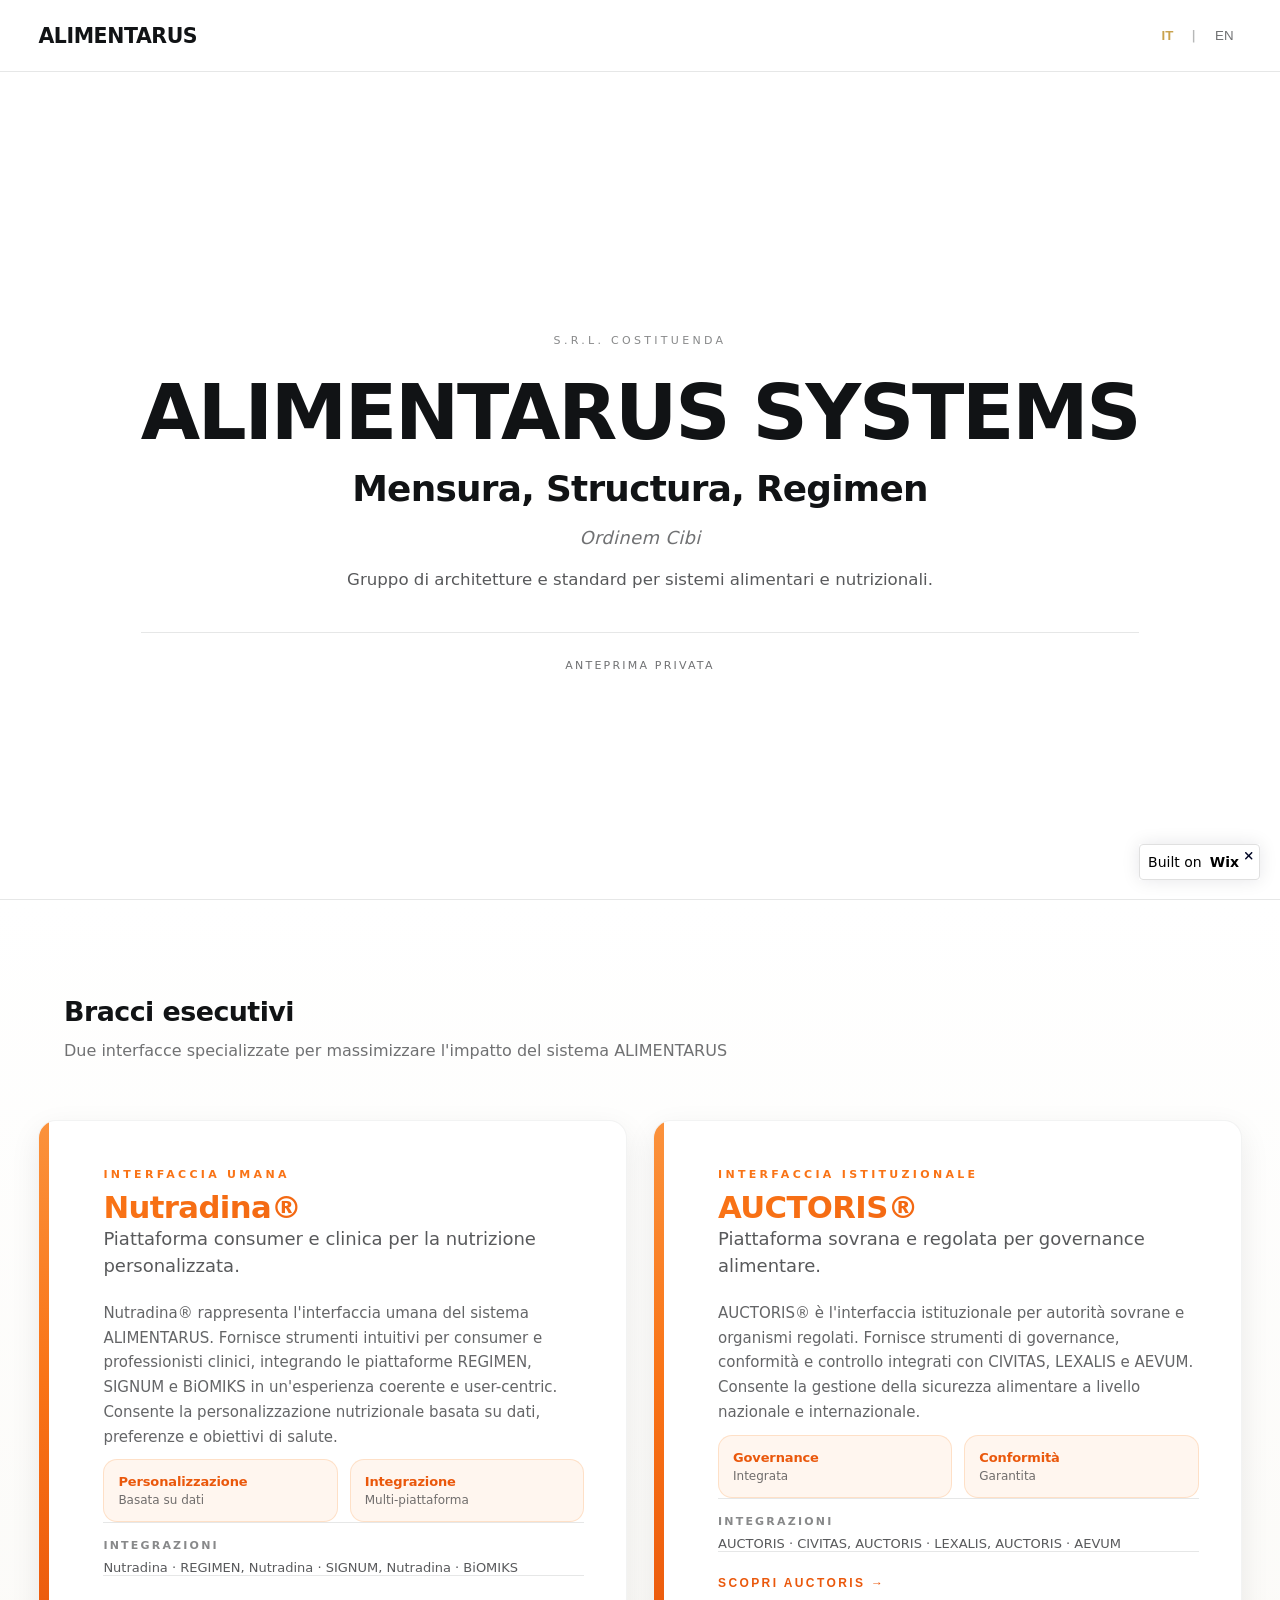
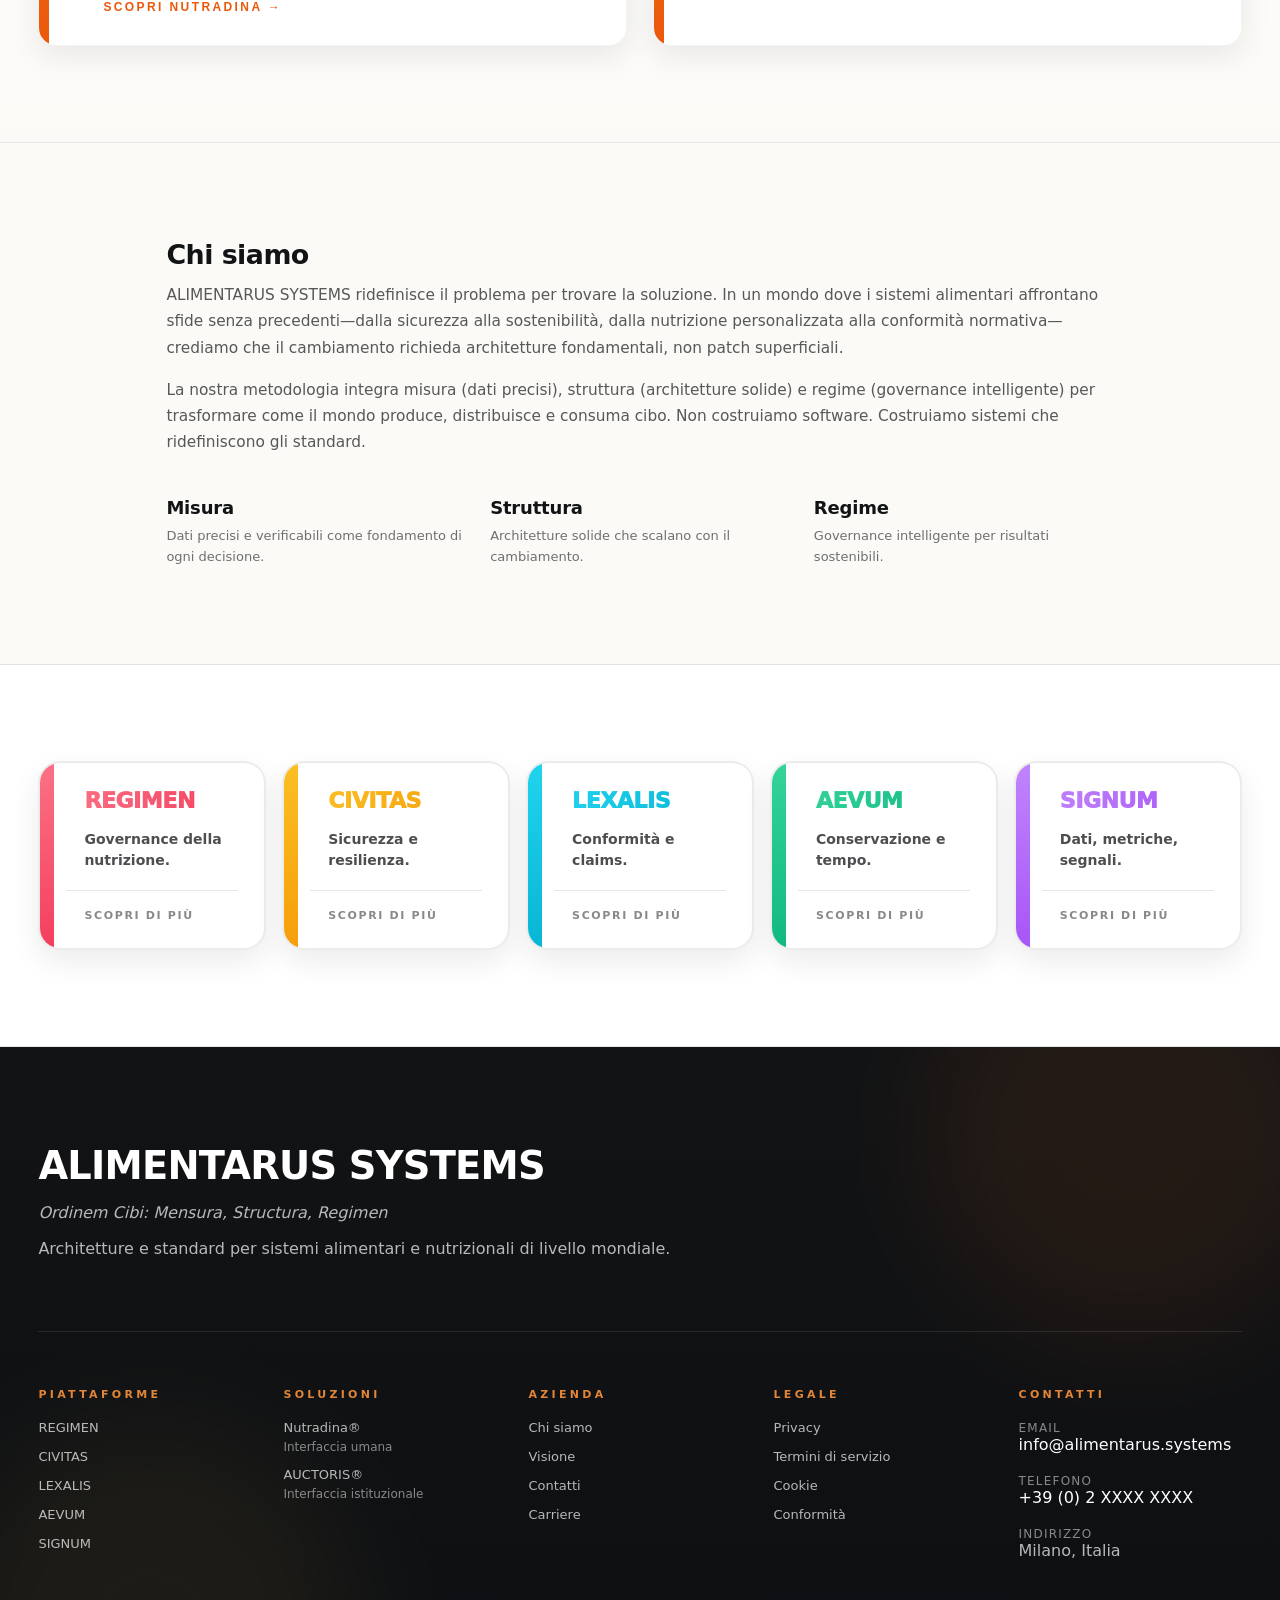
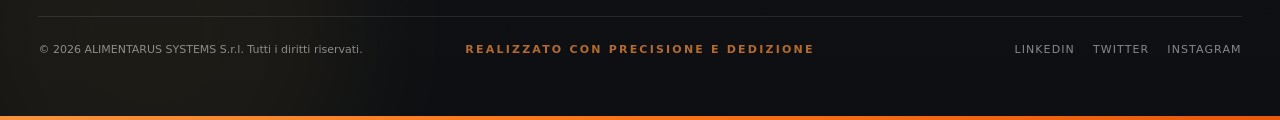
==== commit 09e9adf0: "Update index.html" ====
--- a/index.html
+++ b/index.html
@@ -1,481 +1,1296 @@
 <!doctype html>
-<html lang="en">
+<html lang="it">
 <head>
   <meta charset="utf-8" />
-  <meta name="viewport" content="width=device-width, initial-scale=1" />
-  <title>Alimentarus Systems</title>
-  <meta name="description" content="Architectures and standards for world-class food and nutrition systems." />
-
-  <link rel="preconnect" href="https://fonts.googleapis.com">
-  <link rel="preconnect" href="https://fonts.gstatic.com" crossorigin>
-  <link href="https://fonts.googleapis.com/css2?family=Inter:wght@300;400;500;600&family=Playfair+Display:wght@500;600;700&display=swap" rel="stylesheet">
-
-  <link rel="stylesheet" href="assets/style.css">
+  <meta name="viewport" content="width=device-width,initial-scale=1" />
+  <title>Home | Alimentarus Systems</title>
+  <meta name="description" content="ALIMENTARUS SYSTEMS — Mensura, Structura, Regimen. Architetture e standard per sistemi alimentari e nutrizionali di livello mondiale." />
+  <link rel="canonical" href="https://my-site-xg0ywz2o-kunter7.wix-vibe.com" />
+
+  <meta property="og:title" content="Home | Alimentarus Systems" />
+  <meta property="og:url" content="https://my-site-xg0ywz2o-kunter7.wix-vibe.com" />
+  <meta property="og:site_name" content="Alimentarus Systems" />
+  <meta property="og:type" content="website" />
+  <meta name="twitter:card" content="summary_large_image" />
+  <meta name="twitter:title" content="Home | Alimentarus Systems" />
+
+  <!-- Single-file: no external CSS. System fonts only. -->
+  <style>
+    :root{
+      --bg: #ffffff;
+      --paper: #fbfaf7;          /* paper-white */
+      --ink: #111315;            /* primary */
+      --muted: rgba(17,19,21,.70);
+      --hair: rgba(17,19,21,.10);
+      --deep: #0d0f12;           /* deep-charcoal */
+      --gold: #c9a24d;           /* accent-gold */
+      --orange4: #fb923c;        /* orange-400 */
+      --orange5: #f97316;        /* orange-500 */
+      --orange6: #ea580c;        /* orange-600 */
+      --shadow1: 0 10px 30px rgba(0, 0, 0, .08);
+      --shadow2: 0 18px 50px rgba(0, 0, 0, .14);
+      --r1: 14px;
+      --r2: 18px;
+      --max: 120rem;
+      --px: clamp(18px, 3vw, 96px);
+    }
+
+    *{ box-sizing:border-box; }
+    html, body{ height:100%; }
+    body{
+      margin:0;
+      color: var(--ink);
+      background: var(--bg);
+      font-family: ui-sans-serif, system-ui, -apple-system, Segoe UI, Roboto, Helvetica, Arial, "Apple Color Emoji","Segoe UI Emoji";
+      -webkit-font-smoothing: antialiased;
+      -moz-osx-font-smoothing: grayscale;
+      overflow-x:hidden;
+    }
+    a{ color: inherit; text-decoration:none; }
+    a:hover{ text-decoration: underline; text-underline-offset: 3px; }
+
+    .container{
+      max-width: var(--max);
+      margin: 0 auto;
+      padding-left: var(--px);
+      padding-right: var(--px);
+    }
+
+    /* Header */
+    .header{
+      position: fixed;
+      top: 0; left: 0; right: 0;
+      z-index: 50;
+      background: rgba(255,255,255,.95);
+      backdrop-filter: blur(10px);
+      border-bottom: 1px solid var(--hair);
+    }
+    .header-inner{
+      display:flex;
+      align-items:center;
+      justify-content:space-between;
+      padding: 22px 0;
+    }
+    .brand{
+      font-weight: 750;
+      letter-spacing: -0.02em;
+      font-size: clamp(18px, 1.6vw, 26px);
+    }
+    .lang{
+      display:flex;
+      align-items:center;
+      gap: 10px;
+      font-size: 13px;
+      letter-spacing: .08em;
+      text-transform: uppercase;
+      font-weight: 600;
+    }
+    .lang button{
+      border: 0;
+      background: transparent;
+      cursor:pointer;
+      padding: 6px 8px;
+      border-radius: 10px;
+      transition: color .18s ease, background .18s ease;
+    }
+    .lang .active{
+      color: var(--gold);
+      font-weight: 700;
+    }
+    .lang .idle{
+      color: rgba(17,19,21,.60);
+    }
+    .lang .idle:hover{
+      color: rgba(17,19,21,.90);
+      background: rgba(17,19,21,.04);
+    }
+    .sep{ color: rgba(17,19,21,.30); }
+
+    /* Sections */
+    main{ padding-top: 96px; }
+    section{
+      border-bottom: 1px solid var(--hair);
+    }
+
+    /* Hero */
+    .hero{
+      min-height: calc(100vh - 96px);
+      display:flex;
+      align-items:center;
+      justify-content:center;
+      padding: 96px 0;
+    }
+    .hero-inner{
+      max-width: 64rem;
+      width: 100%;
+      text-align:center;
+      display:flex;
+      flex-direction: column;
+      gap: 18px;
+    }
+    .hero-kicker{
+      font-size: 11px;
+      letter-spacing: .30em;
+      text-transform: uppercase;
+      color: rgba(17,19,21,.50);
+    }
+    .hero-title{
+      margin: 0;
+      font-weight: 850;
+      letter-spacing: -0.03em;
+      line-height: .96;
+      font-size: clamp(44px, 6vw, 92px);
+    }
+    .hero-subtitle{
+      margin: 0;
+      font-weight: 900;
+      letter-spacing: -0.02em;
+      font-size: clamp(22px, 2.8vw, 44px);
+    }
+    .hero-italic{
+      margin: 0;
+      font-style: italic;
+      color: rgba(17,19,21,.60);
+      letter-spacing: .02em;
+      font-size: clamp(15px, 1.4vw, 20px);
+    }
+    .hero-lead{
+      margin: 0 auto;
+      max-width: 42rem;
+      color: rgba(17,19,21,.70);
+      font-size: clamp(14px, 1.3vw, 18px);
+      line-height: 1.65;
+    }
+    .hero-private{
+      margin-top: 20px;
+      padding-top: 26px;
+      border-top: 1px solid var(--hair);
+      display:flex;
+      justify-content:center;
+    }
+    .hero-private span{
+      display:inline-block;
+      font-size: 11px;
+      letter-spacing: .20em;
+      text-transform: uppercase;
+      color: rgba(17,19,21,.60);
+    }
+
+    /* Paper section */
+    .paper{
+      background: linear-gradient(180deg, #fff, var(--paper));
+      padding: 96px 0;
+    }
+    .section-head{
+      max-width: 72rem;
+      margin: 0 auto 56px;
+    }
+    .h2{
+      margin:0 0 12px;
+      font-weight: 800;
+      letter-spacing: -0.02em;
+      font-size: clamp(22px, 2.1vw, 40px);
+    }
+    .p-muted{
+      margin:0;
+      color: rgba(17,19,21,.60);
+      font-size: 16px;
+      line-height: 1.55;
+      max-width: 42rem;
+    }
+
+    /* Executive arms cards */
+    .grid-2{
+      display:grid;
+      grid-template-columns: 1fr;
+      gap: 18px;
+      max-width: 90rem;
+      margin: 0 auto;
+    }
+    @media (min-width: 1024px){
+      .grid-2{ grid-template-columns: 1fr 1fr; gap: 26px; }
+    }
+
+    .card{
+      position: relative;
+      background: #fff;
+      border-radius: 18px;
+      border: 1px solid rgba(17,19,21,.05);
+      box-shadow: var(--shadow1);
+      overflow:hidden;
+      transition: transform .22s ease, box-shadow .22s ease;
+    }
+    .card:hover{
+      transform: translateY(-2px);
+      box-shadow: var(--shadow2);
+    }
+    .bar{
+      position:absolute;
+      top:0; bottom:0; left:0;
+      width: 10px;
+      background: linear-gradient(180deg, var(--orange4), var(--orange5), var(--orange6));
+      transition: width .22s ease;
+    }
+    .card:hover .bar{ width: 14px; }
+    .card-inner{
+      padding: 42px 42px 30px 42px;
+      display:flex;
+      flex-direction: column;
+      gap: 22px;
+    }
+    .pl{ padding-left: 22px; }
+
+    .tag{
+      display:inline-block;
+      font-size: 11px;
+      letter-spacing: .30em;
+      text-transform: uppercase;
+      color: var(--orange5);
+      font-weight: 700;
+      margin-bottom: 8px;
+    }
+    .grad-title{
+      margin:0;
+      font-weight: 900;
+      letter-spacing: -0.02em;
+      font-size: clamp(26px, 2.4vw, 46px);
+      background: linear-gradient(90deg, var(--orange5), var(--orange6));
+      -webkit-background-clip: text;
+      background-clip: text;
+      color: transparent;
+    }
+    .card-lead{
+      margin:0;
+      color: rgba(17,19,21,.70);
+      font-size: 18px;
+      line-height: 1.5;
+    }
+    .card-body{
+      margin:0;
+      color: rgba(17,19,21,.65);
+      font-size: 15px;
+      line-height: 1.65;
+    }
+    .mini-grid{
+      display:grid;
+      grid-template-columns: 1fr 1fr;
+      gap: 12px;
+      padding-top: 10px;
+    }
+    .pill{
+      border-radius: 14px;
+      padding: 14px;
+      border: 1px solid rgba(251,146,60,.22);
+      background: rgba(251,146,60,.08);
+    }
+    .pill b{
+      display:block;
+      font-size: 13px;
+      color: var(--orange6);
+      margin-bottom: 4px;
+      letter-spacing: -0.01em;
+    }
+    .pill span{
+      display:block;
+      font-size: 12px;
+      color: rgba(17,19,21,.60);
+    }
+    .integrations{
+      padding-top: 16px;
+      border-top: 1px solid var(--hair);
+    }
+    .integrations .label{
+      font-size: 11px;
+      letter-spacing: .20em;
+      text-transform: uppercase;
+      color: rgba(17,19,21,.50);
+      margin-bottom: 8px;
+      font-weight: 650;
+    }
+    .integrations .value{
+      font-size: 13px;
+      color: rgba(17,19,21,.70);
+    }
+    .discover{
+      padding-top: 14px;
+      border-top: 1px solid var(--hair);
+    }
+    .discover button{
+      border:0;
+      background: transparent;
+      cursor:pointer;
+      font-size: 12px;
+      letter-spacing: .20em;
+      text-transform: uppercase;
+      color: var(--orange6);
+      font-weight: 750;
+      padding: 10px 0 0;
+    }
+    .discover button:hover{ color: #c2410c; }
+
+    /* Who we are */
+    .who{
+      background: var(--paper);
+      padding: 96px 0;
+    }
+    .who p{
+      margin:0 0 16px;
+      color: rgba(17,19,21,.70);
+      font-size: clamp(14px, 1.2vw, 18px);
+      line-height: 1.7;
+    }
+    .tri{
+      display:grid;
+      grid-template-columns: 1fr;
+      gap: 24px;
+      padding-top: 26px;
+    }
+    @media (min-width: 768px){
+      .tri{ grid-template-columns: 1fr 1fr 1fr; }
+    }
+    .tri h3{
+      margin:0 0 8px;
+      font-weight: 800;
+      letter-spacing:-0.01em;
+      font-size: 18px;
+    }
+    .tri p{
+      margin:0;
+      color: rgba(17,19,21,.60);
+      font-size: 13px;
+      line-height: 1.6;
+    }
+
+    /* Platforms row */
+    .platforms{
+      background: #fff;
+      padding: 96px 0;
+    }
+    .platform-grid{
+      display:grid;
+      grid-template-columns: 1fr;
+      gap: 16px;
+    }
+    @media (min-width: 768px){
+      .platform-grid{ grid-template-columns: 1fr 1fr; }
+    }
+    @media (min-width: 1200px){
+      .platform-grid{ grid-template-columns: repeat(5, 1fr); }
+    }
+    .tile{
+      cursor:pointer;
+      position: relative;
+      background:#fff;
+      border-radius: 22px;
+      border: 2px solid rgba(17,19,21,.08);
+      box-shadow: 0 12px 30px rgba(0,0,0,.08);
+      padding: 26px;
+      overflow:hidden;
+      transition: transform .22s ease, box-shadow .22s ease;
+      min-height: 170px;
+    }
+    .tile:hover{
+      transform: translateY(-2px);
+      box-shadow: 0 20px 55px rgba(0,0,0,.14);
+    }
+    .tile .bar2{
+      position:absolute;
+      top:0; bottom:0; left:0;
+      width: 14px;
+      transition: width .22s ease;
+    }
+    .tile:hover .bar2{ width: 18px; }
+    .tile h3{
+      margin:0;
+      padding-left: 18px;
+      font-weight: 950;
+      letter-spacing: -0.02em;
+      font-size: 22px;
+      line-height: 1.1;
+      background-clip: text;
+      -webkit-background-clip: text;
+      color: transparent;
+    }
+    .tile p{
+      margin: 16px 0 0;
+      padding-left: 18px;
+      color: rgba(17,19,21,.75);
+      font-size: 14px;
+      line-height: 1.55;
+      font-weight: 550;
+    }
+    .tile .more{
+      padding-left: 18px;
+      padding-top: 18px;
+      margin-top: 18px;
+      border-top: 1px solid var(--hair);
+      font-size: 11px;
+      letter-spacing: .15em;
+      text-transform: uppercase;
+      color: rgba(17,19,21,.50);
+      font-weight: 750;
+    }
+
+    /* Footer */
+    footer{
+      position: relative;
+      background: linear-gradient(180deg, #111315, var(--deep));
+      color: #fff;
+      overflow:hidden;
+    }
+    .glow{
+      position:absolute; inset:0;
+      opacity: .08;
+      pointer-events:none;
+    }
+    .glow .g1, .glow .g2{
+      position:absolute;
+      width: 420px; height: 420px;
+      border-radius: 999px;
+      filter: blur(60px);
+    }
+    .glow .g1{ top:-120px; right:-60px; background: var(--orange5); }
+    .glow .g2{ bottom:-120px; left:-60px; background: var(--gold); }
+    .footer-inner{
+      position: relative;
+      z-index: 1;
+      padding: 96px 0 60px;
+    }
+    .footer-top{
+      padding-bottom: 70px;
+      margin-bottom: 56px;
+      border-bottom: 1px solid rgba(255,255,255,.10);
+    }
+    .footer-top h2{
+      margin:0 0 12px;
+      font-weight: 900;
+      letter-spacing: -0.02em;
+      font-size: clamp(30px, 3vw, 54px);
+    }
+    .footer-top p{
+      margin:0;
+      color: rgba(255,255,255,.70);
+      line-height:1.6;
+    }
+    .footer-top .italic{
+      font-style: italic;
+      margin-bottom: 10px;
+    }
+
+    .footer-grid{
+      display:grid;
+      grid-template-columns: 1fr;
+      gap: 26px;
+      margin-bottom: 56px;
+    }
+    @media (min-width: 768px){
+      .footer-grid{ grid-template-columns: 1fr 1fr; }
+    }
+    @media (min-width: 1200px){
+      .footer-grid{ grid-template-columns: repeat(5, 1fr); gap: 22px; }
+    }
+    .f-title{
+      font-size: 11px;
+      letter-spacing: .30em;
+      text-transform: uppercase;
+      color: rgba(251,146,60,.90);
+      font-weight: 800;
+      margin: 0 0 16px;
+    }
+    .f-list{ list-style:none; padding:0; margin:0; display:flex; flex-direction:column; gap: 10px; }
+    .f-list a{
+      color: rgba(255,255,255,.70);
+      font-size: 13px;
+      transition: color .18s ease;
+    }
+    .f-list a:hover{ color: rgba(251,146,60,.95); text-decoration:none; }
+    .f-sub{
+      color: rgba(255,255,255,.50);
+      font-size: 12px;
+      margin-top: 4px;
+    }
+
+    .footer-bottom{
+      border-top: 1px solid rgba(255,255,255,.10);
+      padding-top: 26px;
+      display:grid;
+      grid-template-columns: 1fr;
+      gap: 14px;
+      align-items:center;
+    }
+    @media (min-width: 768px){
+      .footer-bottom{ grid-template-columns: 1fr 1fr 1fr; }
+      .footer-bottom .center{ text-align:center; }
+      .footer-bottom .right{ justify-content:flex-end; }
+    }
+    .footer-bottom p{
+      margin:0;
+      color: rgba(255,255,255,.50);
+      font-size: 11px;
+    }
+    .footer-bottom .stamp{
+      color: rgba(251,146,60,.70);
+      font-weight: 800;
+      letter-spacing: .20em;
+      text-transform: uppercase;
+      font-size: 11px;
+    }
+    .social{
+      display:flex;
+      gap: 18px;
+    }
+    .social a{
+      color: rgba(255,255,255,.50);
+      font-size: 11px;
+      letter-spacing: .10em;
+      text-transform: uppercase;
+      transition: color .18s ease;
+    }
+    .social a:hover{ color: rgba(251,146,60,.95); text-decoration:none; }
+
+    .footer-bar{
+      height: 4px;
+      background: linear-gradient(90deg, var(--orange4), var(--orange5), var(--orange6));
+    }
+
+    /* Simple modal */
+    .modal{
+      position: fixed;
+      inset: 0;
+      background: rgba(0,0,0,.55);
+      display:none;
+      align-items:center;
+      justify-content:center;
+      z-index: 100;
+      padding: 20px;
+    }
+    .modal[aria-hidden="false"]{ display:flex; }
+    .modal-card{
+      width: min(860px, 96vw);
+      background: #fff;
+      color: var(--ink);
+      border-radius: 18px;
+      border: 1px solid rgba(17,19,21,.10);
+      box-shadow: 0 30px 80px rgba(0,0,0,.25);
+      overflow:hidden;
+    }
+    .modal-head{
+      display:flex;
+      justify-content:space-between;
+      align-items:center;
+      padding: 16px 18px;
+      border-bottom: 1px solid rgba(17,19,21,.08);
+      background: linear-gradient(180deg, #fff, rgba(17,19,21,.02));
+    }
+    .modal-head b{
+      letter-spacing: -0.01em;
+    }
+    .modal-close{
+      border: 0;
+      background: transparent;
+      cursor:pointer;
+      padding: 8px 10px;
+      border-radius: 10px;
+    }
+    .modal-close:hover{ background: rgba(17,19,21,.05); }
+    .modal-body{
+      padding: 18px;
+      color: rgba(17,19,21,.76);
+      line-height: 1.7;
+      font-size: 14px;
+    }
+
+    /* Wix Vibe banner (optional; kept, but you can delete this entire block safely) */
+    #wixvibe-banner-container{
+      position: fixed;
+      direction: ltr;
+      height: 36px;
+      right: 20px;
+      bottom: 20px;
+      z-index: 9999;
+      box-shadow: 0 0 18px rgba(0, 6, 36, 0.10), 0 6px 6px rgba(0, 6, 36, 0.00);
+      border: 0;
+      box-sizing: border-box;
+    }
+    #wixvibe-banner{
+      display:flex;
+      flex-direction: row;
+      justify-content: center;
+      align-items: center;
+      gap: 4px;
+      width: 100%;
+      height: 100%;
+      background: #fff;
+      font-family: ui-sans-serif, system-ui, -apple-system, Segoe UI, Roboto, Helvetica, Arial;
+      font-size: 14px;
+      color: #000000;
+      font-weight: 500;
+      line-height: 20px;
+      border-radius: 4px;
+      border: 1px solid #E0E0E0;
+      padding-left: 8px;
+      cursor: pointer;
+      text-decoration: none;
+    }
+    #wixvibe-banner-close{
+      background:transparent;
+      border:none;
+      padding: 4px;
+      margin: 0;
+      cursor:pointer;
+      margin-top: -14px;
+      margin-right: 2px;
+      padding-left: 2px;
+    }
+  </style>
 </head>
 
 <body>
-  <div class="topbar">
-    <div class="topbar__inner">
-      <div class="brand">ALIMENTARUS</div>
-
-      <nav class="lang" aria-label="Language">
-        <button class="lang__btn" data-lang="it" type="button">IT</button>
-        <span class="lang__sep" aria-hidden="true"></span>
-        <button class="lang__btn" data-lang="en" type="button">EN</button>
-      </nav>
-    </div>
-  </div>
-
-  <!-- HERO -->
-  <header class="hero" id="top">
-    <div class="hero__preline">S.R.L. (IN FORMATION)</div>
-
-    <h1 class="hero__title">
-      ALIMENTARUS<br/>SYSTEMS
-    </h1>
-
-    <div class="hero__motto">Mensura, Structura, Regimen</div>
-    <div class="hero__submotto">Ordinem Cibi</div>
-
-    <!-- EN -->
-    <p class="hero__desc langblock" data-lang="en">
-      A group building architectures and standards for food and nutrition systems.
-    </p>
-
-    <!-- IT -->
-    <p class="hero__desc langblock" data-lang="it" hidden>
-      Un gruppo che costruisce architetture e standard per sistemi alimentari e nutrizionali.
-    </p>
-
-    <div class="hero__rule"></div>
-    <div class="hero__meta">PRIVATE PREVIEW</div>
-  </header>
-
-<!-- KUNTER -->
-
-<!-- PLATFORMS -->
-<section class="section" id="platforms">
-  <div class="section-head">
-    <div class="section-kicker">PLATFORMS</div>
-    <p class="section-lead langblock" data-lang="en">
-      A reliable plan, executed in layers: products, protocols, measurement, iteration. We build only what we can realize.
-    </p>
-    <p class="section-lead langblock" data-lang="it" hidden>
-      Un piano affidabile, realizzato per livelli: prodotti, protocolli, misurazione, iterazione. Costruiamo solo ciò che possiamo realizzare.
-    </p>
-  </div>
-
-  <!-- CURRENT: 3 across -->
-  <div class="grid-3">
-    <article class="card card--accent">
-      <div class="card__inner">
-        <div class="card__kicker langblock" data-lang="en">Current platform · Human interface</div>
-        <div class="card__kicker langblock" data-lang="it" hidden>Piattaforma attuale · Interfaccia umana</div>
-
-        <h2 class="card__title">Nutradina™</h2>
-
-        <p class="card__lead langblock" data-lang="en">
-          Precision nutrition systems for consumers and clinical professionals.
-        </p>
-        <p class="card__lead langblock" data-lang="it" hidden>
-          Sistemi di nutrizione di precisione per consumatori e professionisti clinici.
-        </p>
-
-        <ul class="bizlist langblock" data-lang="en">
-          <li>Subscription regimens + condition modules</li>
-          <li>Measurable outcomes and iteration</li>
-          <li>Professional reinforcement via Medinum™</li>
-        </ul>
-        <ul class="bizlist langblock" data-lang="it" hidden>
-          <li>Regimi in abbonamento + moduli condizione</li>
-          <li>Esiti misurabili e iterazione</li>
-          <li>Supporto professionale tramite Medinum™</li>
-        </ul>
-
-        <a class="cta" href="#nutradina"><span class="langblock" data-lang="en">Discover</span><span class="langblock" data-lang="it" hidden">Scopri</span><span class="arrow">→</span></a>
-      </div>
-    </article>
-
-    <article class="card card--accent">
-      <div class="card__inner">
-        <div class="card__kicker langblock" data-lang="en">Current platform · Animal interface</div>
-        <div class="card__kicker langblock" data-lang="it" hidden>Piattaforma attuale · Interfaccia animale</div>
-
-        <h2 class="card__title">Zooform™</h2>
-
-        <p class="card__lead langblock" data-lang="en">
-          Species-specific metabolic nutrition for pets—designed for real-world adherence.
-        </p>
-        <p class="card__lead langblock" data-lang="it" hidden>
-          Nutrizione metabolica specie-specifica per animali da compagnia—progettata per l’aderenza reale.
-        </p>
-
-        <ul class="bizlist langblock" data-lang="en">
-          <li>Base system + targeted modules</li>
-          <li>Functional treats as compliance engine</li>
-          <li>Vet-aligned programs (practically deployable)</li>
-        </ul>
-        <ul class="bizlist langblock" data-lang="it" hidden>
-          <li>Sistema base + moduli mirati</li>
-          <li>Snack funzionali come motore di aderenza</li>
-          <li>Programmi allineati al veterinario (realizzabili)</li>
-        </ul>
-
-        <a class="cta" href="#zooform"><span class="langblock" data-lang="en">Discover</span><span class="langblock" data-lang="it" hidden">Scopri</span><span class="arrow">→</span></a>
-      </div>
-    </article>
-
-    <article class="card card--accent">
-      <div class="card__inner">
-        <div class="card__kicker langblock" data-lang="en">Current platform · Professional layer</div>
-        <div class="card__kicker langblock" data-lang="it" hidden>Piattaforma attuale · Livello professionale</div>
-
-        <h2 class="card__title">Medinum™</h2>
-
-        <p class="card__lead langblock" data-lang="en">
-          Protocols, validation, and prescriber enablement—without pretending to regulate.
-        </p>
-        <p class="card__lead langblock" data-lang="it" hidden>
-          Protocolli, validazione e abilitazione prescrittiva—senza fingere di regolamentare.
-        </p>
-
-        <ul class="bizlist langblock" data-lang="en">
-          <li>Protocol licensing + certification</li>
-          <li>Clinic and veterinary program bundles</li>
-          <li>Validation mark that protects claims</li>
-        </ul>
-        <ul class="bizlist langblock" data-lang="it" hidden>
-          <li>Licenza protocolli + certificazione</li>
-          <li>Programmi clinici e veterinari</li>
-          <li>Marchio di validazione per claim robusti</li>
-        </ul>
-
-        <a class="cta" href="#medinum"><span class="langblock" data-lang="en">Discover</span><span class="langblock" data-lang="it" hidden">Scopri</span><span class="arrow">→</span></a>
-      </div>
-    </article>
-  </div>
-
-  <!-- EMERGING: smaller vision boxes -->
-  <div class="vision">
-    <div class="vision__head">
-      <div class="vision__kicker">EMERGING PLATFORMS</div>
-      <p class="vision__lead langblock" data-lang="en">
-        Our next platforms are not speculation. They are sequenced expansions that become feasible after measurable traction.
-      </p>
-      <p class="vision__lead langblock" data-lang="it" hidden>
-        Le prossime piattaforme non sono speculazione. Sono estensioni sequenziate, possibili dopo trazione misurabile.
-      </p>
-    </div>
-
-    <div class="mini-3">
-      <article class="mini">
-        <div class="mini__title">Temporis™</div>
-        <div class="mini__sub langblock" data-lang="en">Timing & chrononutrition layer</div>
-        <div class="mini__sub langblock" data-lang="it" hidden">Livello di timing e crononutrizione</div>
-        <div class="mini__bullets langblock" data-lang="en">AM/PM regimens · shift-work protocols · seasonal schedules</div>
-        <div class="mini__bullets langblock" data-lang="it" hidden">Regimi AM/PM · protocolli turnisti · schedulazione stagionale</div>
-      </article>
-
-      <article class="mini">
-        <div class="mini__title">Sentinel™</div>
-        <div class="mini__sub langblock" data-lang="en">Early-warning & drift detection</div>
-        <div class="mini__sub langblock" data-lang="it" hidden">Allerta precoce e deriva metabolica</div>
-        <div class="mini__bullets langblock" data-lang="en">Instability flags · tolerance narrowing · volatility monitoring</div>
-        <div class="mini__bullets langblock" data-lang="it" hidden">Indicatori instabilità · tolleranza in calo · monitoraggio volatilità</div>
-      </article>
-
-      <article class="mini">
-        <div class="mini__title">Genesis™</div>
-        <div class="mini__sub langblock" data-lang="en">Early-life imprinting programs</div>
-        <div class="mini__sub langblock" data-lang="it" hidden">Programmi di imprinting precoce</div>
-        <div class="mini__bullets langblock" data-lang="en">Preconception · pregnancy · early childhood (professionally gated)</div>
-        <div class="mini__bullets langblock" data-lang="it" hidden">Preconcepimento · gravidanza · prima infanzia (con supervisione)</div>
-      </article>
-    </div>
-  </div>
-</section>
-
-  
-<!-- KUNTER -->
-
-  
-  <!-- SPLIT CARDS -->
-  <section class="section" id="platforms">
-    <div class="grid-2">
-
-      <article class="card">
-        <div class="card__inner">
-          <div class="card__kicker langblock" data-lang="en">Human Interface</div>
-          <div class="card__kicker langblock" data-lang="it" hidden>Interfaccia umana</div>
-
-          <h2 class="card__title">Nutradina®</h2>
-
-          <p class="card__lead langblock" data-lang="en">
-            Consumer and clinical platform for personalized nutrition.
-          </p>
-          <p class="card__lead langblock" data-lang="it" hidden>
-            Piattaforma consumer e clinica per la nutrizione personalizzata.
-          </p>
-
-          <p class="card__body langblock" data-lang="en">
-            Nutradina® is the human interface of the ALIMENTARUS system. It unifies REGIMEN, SIGNUM, and BiOMIKS
-            into a coherent experience for consumers and clinical professionals, enabling personalization by data,
-            preferences, and health goals.
-          </p>
-          <p class="card__body langblock" data-lang="it" hidden>
-            Nutradina® è l’interfaccia umana del sistema ALIMENTARUS. Unifica REGIMEN, SIGNUM e BiOMIKS
-            in un’esperienza coerente per consumatori e professionisti clinici, abilitando personalizzazione basata su dati,
-            preferenze e obiettivi di salute.
-          </p>
-
-          <div class="pills">
-            <div class="pill">
-              <strong class="langblock" data-lang="en">Personalization</strong>
-              <strong class="langblock" data-lang="it" hidden>Personalizzazione</strong>
-
-              <span class="langblock" data-lang="en">Data-driven</span>
-              <span class="langblock" data-lang="it" hidden>Guidata dai dati</span>
-            </div>
-
-            <div class="pill">
-              <strong class="langblock" data-lang="en">Integration</strong>
-              <strong class="langblock" data-lang="it" hidden>Integrazione</strong>
-
-              <span class="langblock" data-lang="en">Multi-platform</span>
-              <span class="langblock" data-lang="it" hidden>Multi-piattaforma</span>
-            </div>
-          </div>
-
-          <div class="divider"></div>
-
-          <div class="meta-label langblock" data-lang="en">Integrations</div>
-          <div class="meta-label langblock" data-lang="it" hidden>Integrazioni</div>
-
-          <div class="meta-line">Nutradina · REGIMEN, Nutradina · SIGNUM, Nutradina · BiOMIKS</div>
-
-          <a class="cta" href="#nutradina">
-            <span class="langblock" data-lang="en">Discover Nutradina</span>
-            <span class="langblock" data-lang="it" hidden">Scopri Nutradina</span>
-            <span class="arrow">→</span>
-          </a>
-        </div>
-      </article>
-
-      <article class="card">
-        <div class="card__inner">
-          <div class="card__kicker langblock" data-lang="en">Institutional Interface</div>
-          <div class="card__kicker langblock" data-lang="it" hidden>Interfaccia istituzionale</div>
-
-          <h2 class="card__title">AUCTORIS®</h2>
-
-          <p class="card__lead langblock" data-lang="en">
-            Sovereign and regulated platform for food governance.
-          </p>
-          <p class="card__lead langblock" data-lang="it" hidden>
-            Piattaforma sovrana e regolata per la governance alimentare.
-          </p>
-
-          <p class="card__body langblock" data-lang="en">
-            AUCTORIS® is the institutional interface for authorities and regulated bodies. It integrates CIVITAS,
-            LEXALIS, and AEVUM into governance, compliance, and control—supporting food safety management at national
-            and international levels.
-          </p>
-          <p class="card__body langblock" data-lang="it" hidden>
-            AUCTORIS® è l’interfaccia istituzionale per autorità e organismi regolati. Integra CIVITAS,
-            LEXALIS e AEVUM in governance, conformità e controllo—supportando la gestione della sicurezza alimentare
-            a livello nazionale e internazionale.
-          </p>
-
-          <div class="pills">
-            <div class="pill">
-              <strong class="langblock" data-lang="en">Governance</strong>
-              <strong class="langblock" data-lang="it" hidden>Governance</strong>
-
-              <span class="langblock" data-lang="en">Integrated</span>
-              <span class="langblock" data-lang="it" hidden>Integrata</span>
-            </div>
-
-            <div class="pill">
-              <strong class="langblock" data-lang="en">Compliance</strong>
-              <strong class="langblock" data-lang="it" hidden>Conformità</strong>
-
-              <span class="langblock" data-lang="en">Assured</span>
-              <span class="langblock" data-lang="it" hidden>Garantita</span>
-            </div>
-          </div>
-
-          <div class="divider"></div>
-
-          <div class="meta-label langblock" data-lang="en">Integrations</div>
-          <div class="meta-label langblock" data-lang="it" hidden>Integrazioni</div>
-
-          <div class="meta-line">AUCTORIS · CIVITAS, AUCTORIS · LEXALIS, AUCTORIS · AEVUM</div>
-
-          <a class="cta" href="#auctoris">
-            <span class="langblock" data-lang="en">Discover Auctoris</span>
-            <span class="langblock" data-lang="it" hidden>Scopri Auctoris</span>
-            <span class="arrow">→</span>
-          </a>
-        </div>
-      </article>
-
-    </div>
-  </section>
-
-  <!-- ABOUT -->
-  <section class="section about" id="about">
-    <h2 class="about__title">About Us</h2>
-
-    <div class="about__copy langblock" data-lang="en">
-      <p>
-        ALIMENTARUS SYSTEMS redefines the problem to come up with the solution. In a world where food systems face
-        unprecedented challenges—from safety to sustainability, from personalized nutrition to regulatory compliance—
-        change requires fundamental architectures, not surface patches.
-      </p>
-      <p>
-        Our methodology integrates measure (precise data), structure (solid architectures), and regime (intelligent
-        governance) to transform how the world produces, distributes, and consumes food. We build systems that redefine
-        standards.
-      </p>
-    </div>
-
-    <div class="about__copy langblock" data-lang="it" hidden>
-      <p>
-        ALIMENTARUS SYSTEMS ridefinisce il problema per arrivare alla soluzione. In un mondo in cui i sistemi alimentari
-        affrontano sfide senza precedenti—dalla sicurezza alla sostenibilità, dalla nutrizione personalizzata alla conformità
-        regolatoria—il cambiamento richiede architetture fondamentali, non correzioni superficiali.
-      </p>
-      <p>
-        La nostra metodologia integra misura (dati precisi), struttura (architetture solide) e regime (governance intelligente)
-        per trasformare come il mondo produce, distribuisce e consuma cibo. Costruiamo sistemi che ridefiniscono gli standard.
-      </p>
-    </div>
-
-    <div class="tri" aria-label="Three pillars">
-      <div class="tri__item">
-        <h4>Measure</h4>
-        <p class="langblock" data-lang="en">Precise and verifiable data as the foundation of every decision.</p>
-        <p class="langblock" data-lang="it" hidden>Dati precisi e verificabili come fondamento di ogni decisione.</p>
-      </div>
-      <div class="tri__item">
-        <h4>Structure</h4>
-        <p class="langblock" data-lang="en">Solid architectures that scale with change.</p>
-        <p class="langblock" data-lang="it" hidden>Architetture solide che scalano con il cambiamento.</p>
-      </div>
-      <div class="tri__item">
-        <h4>Regime</h4>
-        <p class="langblock" data-lang="en">Intelligent governance for sustainable results.</p>
-        <p class="langblock" data-lang="it" hidden>Governance intelligente per risultati sostenibili.</p>
-      </div>
-    </div>
-
-    <div class="tiles" id="platform-tiles">
-      <div class="tiles__row">
-        <div class="tile tile--regimen">
-          <h5>REGIMEN</h5>
-          <p class="langblock" data-lang="en">Nutrition governance.</p>
-          <p class="langblock" data-lang="it" hidden>Governance nutrizionale.</p>
-          <a href="#regimen"><span class="langblock" data-lang="en">Learn more</span><span class="langblock" data-lang="it" hidden>Scopri</span></a>
-        </div>
-
-        <div class="tile tile--civitas">
-          <h5>CIVITAS</h5>
-          <p class="langblock" data-lang="en">Security and resilience.</p>
-          <p class="langblock" data-lang="it" hidden>Sicurezza e resilienza.</p>
-          <a href="#civitas"><span class="langblock" data-lang="en">Learn more</span><span class="langblock" data-lang="it" hidden>Scopri</span></a>
-        </div>
-
-        <div class="tile tile--lexalis">
-          <h5>LEXALIS</h5>
-          <p class="langblock" data-lang="en">Compliance and claims.</p>
-          <p class="langblock" data-lang="it" hidden>Conformità e claim.</p>
-          <a href="#lexalis"><span class="langblock" data-lang="en">Learn more</span><span class="langblock" data-lang="it" hidden>Scopri</span></a>
-        </div>
-
-        <div class="tile tile--aevum">
-          <h5>AEVUM</h5>
-          <p class="langblock" data-lang="en">Preservation and time.</p>
-          <p class="langblock" data-lang="it" hidden>Conservazione e tempo.</p>
-          <a href="#aevum"><span class="langblock" data-lang="en">Learn more</span><span class="langblock" data-lang="it" hidden>Scopri</span></a>
-        </div>
-
-        <div class="tile tile--signum">
-          <h5>SIGNUM</h5>
-          <p class="langblock" data-lang="en">Data, metrics, signals.</p>
-          <p class="langblock" data-lang="it" hidden>Dati, metriche, segnali.</p>
-          <a href="#signum"><span class="langblock" data-lang="en">Learn more</span><span class="langblock" data-lang="it" hidden>Scopri</span></a>
+  <header class="header">
+    <div class="container">
+      <div class="header-inner">
+        <div class="brand">ALIMENTARUS</div>
+        <div class="lang" aria-label="Language selector">
+          <button id="btnIT" class="active" type="button">IT</button>
+          <span class="sep">|</span>
+          <button id="btnEN" class="idle" type="button">EN</button>
         </div>
       </div>
     </div>
-  </section>
-
-  <!-- FOOTER -->
-  <footer class="footer" id="footer">
-    <div class="footer__inner">
-      <h3 class="footer__title">ALIMENTARUS SYSTEMS</h3>
-      <p class="footer__subtitle">Ordinem Cibi: Mensura, Structura, Regimen</p>
-      <p class="footer__lead langblock" data-lang="en">Architectures and standards for world-class food and nutrition systems.</p>
-      <p class="footer__lead langblock" data-lang="it" hidden>Architetture e standard per sistemi alimentari e nutrizionali di livello mondiale.</p>
-
-      <div class="footer__rule"></div>
-
-      <div class="footer__cols">
-        <div class="fcol">
-          <h6>Platforms</h6>
-          <a href="#regimen">REGIMEN</a>
-          <a href="#civitas">CIVITAS</a>
-          <a href="#lexalis">LEXALIS</a>
-          <a href="#aevum">AEVUM</a>
-          <a href="#signum">SIGNUM</a>
-        </div>
-
-        <div class="fcol">
-          <h6>Solutions</h6>
-          <a href="#nutradina">Nutradina®</a><small>Human interface</small>
-          <div class="spacer-1"></div>
-          <a href="#auctoris">AUCTORIS®</a><small>Institutional interface</small>
-        </div>
-
-        <div class="fcol">
-          <h6>Company</h6>
-          <a href="#about">About Us</a>
-          <a href="#vision">Vision</a>
-          <a href="#contact">Contact</a>
-          <a href="#careers">Careers</a>
-        </div>
-
-        <div class="fcol">
-          <h6>Legal</h6>
-          <a href="#privacy">Privacy</a>
-          <a href="#tos">Terms of Service</a>
-          <a href="#cookies">Cookies</a>
-          <a href="#compliance">Compliance</a>
-        </div>
-
-        <div class="fcol" id="contact">
-          <h6>Contact</h6>
-          <a href="mailto:info@alimentarus.systems">info@alimentarus.systems</a>
-          <small>
-            Phone<br/>
-            +39 (0)2 XXXX XXXX<br/><br/>
-            Address<br/>
-            Milan, Italy
-          </small>
+  </header>
+
+  <main>
+    <!-- HERO -->
+    <section class="hero" id="top">
+      <div class="container">
+        <div class="hero-inner">
+          <p class="hero-kicker" data-i18n="hero.kicker">S.r.l. costituenda</p>
+          <h1 class="hero-title" data-i18n="hero.title">ALIMENTARUS SYSTEMS</h1>
+          <p class="hero-subtitle" data-i18n="hero.subtitle">Mensura, Structura, Regimen</p>
+          <p class="hero-italic" data-i18n="hero.italic">Ordinem Cibi</p>
+          <p class="hero-lead" data-i18n="hero.lead">Gruppo di architetture e standard per sistemi alimentari e nutrizionali.</p>
+          <div class="hero-private">
+            <span data-i18n="hero.private">Anteprima privata</span>
+          </div>
         </div>
       </div>
-
-      <div class="footer__bottom">
-        <div class="copyright">© 2026 ALIMENTARUS SYSTEMS S.r.l. All rights reserved.</div>
-        <div class="crafted">Created with precision and dedication</div>
-        <div class="social">
-          <a href="#linkedin">LinkedIn</a>
-          <a href="#twitter">Twitter</a>
-          <a href="#instagram">Instagram</a>
+    </section>
+
+    <!-- BRACCI ESECUTIVI (cards) -->
+    <section class="paper" id="bracci">
+      <div class="container">
+        <div class="section-head">
+          <h2 class="h2" data-i18n="arms.h2">Bracci esecutivi</h2>
+          <p class="p-muted" data-i18n="arms.p">Due interfacce specializzate per massimizzare l'impatto del sistema ALIMENTARUS</p>
+        </div>
+
+        <div class="grid-2">
+          <!-- Nutradina -->
+          <article class="card" role="button" tabindex="0" data-open="nutradina">
+            <div class="bar"></div>
+            <div class="card-inner">
+              <div class="pl">
+                <span class="tag" data-i18n="nutradina.tag">Interfaccia Umana</span>
+                <h3 class="grad-title" data-i18n="nutradina.title">Nutradina®</h3>
+                <p class="card-lead" data-i18n="nutradina.lead">Piattaforma consumer e clinica per la nutrizione personalizzata.</p>
+              </div>
+
+              <div class="pl">
+                <p class="card-body" data-i18n="nutradina.body">
+                  Nutradina® rappresenta l'interfaccia umana del sistema ALIMENTARUS. Fornisce strumenti intuitivi per consumer e professionisti clinici, integrando le piattaforme REGIMEN, SIGNUM e BiOMIKS in un'esperienza coerente e user-centric. Consente la personalizzazione nutrizionale basata su dati, preferenze e obiettivi di salute.
+                </p>
+
+                <div class="mini-grid">
+                  <div class="pill">
+                    <b data-i18n="nutradina.p1t">Personalizzazione</b>
+                    <span data-i18n="nutradina.p1s">Basata su dati</span>
+                  </div>
+                  <div class="pill">
+                    <b data-i18n="nutradina.p2t">Integrazione</b>
+                    <span data-i18n="nutradina.p2s">Multi-piattaforma</span>
+                  </div>
+                </div>
+
+                <div class="integrations">
+                  <div class="label" data-i18n="nutradina.intLabel">Integrazioni</div>
+                  <div class="value" data-i18n="nutradina.intValue">Nutradina · REGIMEN, Nutradina · SIGNUM, Nutradina · BiOMIKS</div>
+                </div>
+
+                <div class="discover">
+                  <button type="button" data-open="nutradina" data-i18n="nutradina.discover">Scopri Nutradina →</button>
+                </div>
+              </div>
+            </div>
+          </article>
+
+          <!-- AUCTORIS -->
+          <article class="card" role="button" tabindex="0" data-open="auctoris">
+            <div class="bar"></div>
+            <div class="card-inner">
+              <div class="pl">
+                <span class="tag" data-i18n="auctoris.tag">Interfaccia Istituzionale</span>
+                <h3 class="grad-title" data-i18n="auctoris.title">AUCTORIS®</h3>
+                <p class="card-lead" data-i18n="auctoris.lead">Piattaforma sovrana e regolata per governance alimentare.</p>
+              </div>
+
+              <div class="pl">
+                <p class="card-body" data-i18n="auctoris.body">
+                  AUCTORIS® è l'interfaccia istituzionale per autorità sovrane e organismi regolati. Fornisce strumenti di governance, conformità e controllo integrati con CIVITAS, LEXALIS e AEVUM. Consente la gestione della sicurezza alimentare a livello nazionale e internazionale.
+                </p>
+
+                <div class="mini-grid">
+                  <div class="pill">
+                    <b data-i18n="auctoris.p1t">Governance</b>
+                    <span data-i18n="auctoris.p1s">Integrata</span>
+                  </div>
+                  <div class="pill">
+                    <b data-i18n="auctoris.p2t">Conformità</b>
+                    <span data-i18n="auctoris.p2s">Garantita</span>
+                  </div>
+                </div>
+
+                <div class="integrations">
+                  <div class="label" data-i18n="auctoris.intLabel">Integrazioni</div>
+                  <div class="value" data-i18n="auctoris.intValue">AUCTORIS · CIVITAS, AUCTORIS · LEXALIS, AUCTORIS · AEVUM</div>
+                </div>
+
+                <div class="discover">
+                  <button type="button" data-open="auctoris" data-i18n="auctoris.discover">Scopri AUCTORIS →</button>
+                </div>
+              </div>
+            </div>
+          </article>
+        </div>
+      </div>
+    </section>
+
+    <!-- CHI SIAMO -->
+    <section class="who" id="chi-siamo">
+      <div class="container" style="max-width: 64rem;">
+        <h2 class="h2" data-i18n="who.h2">Chi siamo</h2>
+
+        <p data-i18n="who.p1">
+          ALIMENTARUS SYSTEMS ridefinisce il problema per trovare la soluzione. In un mondo dove i sistemi alimentari affrontano sfide senza precedenti—dalla sicurezza alla sostenibilità, dalla nutrizione personalizzata alla conformità normativa—crediamo che il cambiamento richieda architetture fondamentali, non patch superficiali.
+        </p>
+        <p data-i18n="who.p2">
+          La nostra metodologia integra misura (dati precisi), struttura (architetture solide) e regime (governance intelligente) per trasformare come il mondo produce, distribuisce e consuma cibo. Non costruiamo software. Costruiamo sistemi che ridefiniscono gli standard.
+        </p>
+
+        <div class="tri">
+          <div>
+            <h3 data-i18n="who.misuraT">Misura</h3>
+            <p data-i18n="who.misuraP">Dati precisi e verificabili come fondamento di ogni decisione.</p>
+          </div>
+          <div>
+            <h3 data-i18n="who.strutturaT">Struttura</h3>
+            <p data-i18n="who.strutturaP">Architetture solide che scalano con il cambiamento.</p>
+          </div>
+          <div>
+            <h3 data-i18n="who.regimeT">Regime</h3>
+            <p data-i18n="who.regimeP">Governance intelligente per risultati sostenibili.</p>
+          </div>
+        </div>
+      </div>
+    </section>
+
+    <!-- PLATFORMS TILES -->
+    <section class="platforms" id="piattaforme">
+      <div class="container">
+        <div class="platform-grid">
+          <article class="tile" role="button" tabindex="0" data-open="REGIMEN">
+            <div class="bar2" style="background: linear-gradient(180deg, #fb7185, #f43f5e);"></div>
+            <h3 style="background-image: linear-gradient(90deg, #fb7185, #f43f5e);" data-i18n="plat.regimenT">REGIMEN</h3>
+            <p data-i18n="plat.regimenP">Governance della nutrizione.</p>
+            <div class="more" data-i18n="plat.more">Scopri di più</div>
+          </article>
+
+          <article class="tile" role="button" tabindex="0" data-open="CIVITAS">
+            <div class="bar2" style="background: linear-gradient(180deg, #fbbf24, #f59e0b);"></div>
+            <h3 style="background-image: linear-gradient(90deg, #fbbf24, #f59e0b);" data-i18n="plat.civitasT">CIVITAS</h3>
+            <p data-i18n="plat.civitasP">Sicurezza e resilienza.</p>
+            <div class="more" data-i18n="plat.more">Scopri di più</div>
+          </article>
+
+          <article class="tile" role="button" tabindex="0" data-open="LEXALIS">
+            <div class="bar2" style="background: linear-gradient(180deg, #22d3ee, #06b6d4);"></div>
+            <h3 style="background-image: linear-gradient(90deg, #22d3ee, #06b6d4);" data-i18n="plat.lexalisT">LEXALIS</h3>
+            <p data-i18n="plat.lexalisP">Conformità e claims.</p>
+            <div class="more" data-i18n="plat.more">Scopri di più</div>
+          </article>
+
+          <article class="tile" role="button" tabindex="0" data-open="AEVUM">
+            <div class="bar2" style="background: linear-gradient(180deg, #34d399, #10b981);"></div>
+            <h3 style="background-image: linear-gradient(90deg, #34d399, #10b981);" data-i18n="plat.aevumT">AEVUM</h3>
+            <p data-i18n="plat.aevumP">Conservazione e tempo.</p>
+            <div class="more" data-i18n="plat.more">Scopri di più</div>
+          </article>
+
+          <article class="tile" role="button" tabindex="0" data-open="SIGNUM">
+            <div class="bar2" style="background: linear-gradient(180deg, #c084fc, #a855f7);"></div>
+            <h3 style="background-image: linear-gradient(90deg, #c084fc, #a855f7);" data-i18n="plat.signumT">SIGNUM</h3>
+            <p data-i18n="plat.signumP">Dati, metriche, segnali.</p>
+            <div class="more" data-i18n="plat.more">Scopri di più</div>
+          </article>
+        </div>
+      </div>
+    </section>
+  </main>
+
+  <!-- FOOTER -->
+  <footer id="contatti">
+    <div class="glow" aria-hidden="true">
+      <div class="g1"></div>
+      <div class="g2"></div>
+    </div>
+
+    <div class="footer-inner">
+      <div class="container">
+        <div class="footer-top">
+          <h2>ALIMENTARUS SYSTEMS</h2>
+          <p class="italic" data-i18n="foot.tagline">Ordinem Cibi: Mensura, Structura, Regimen</p>
+          <p data-i18n="foot.desc">Architetture e standard per sistemi alimentari e nutrizionali di livello mondiale.</p>
+        </div>
+
+        <div class="footer-grid">
+          <div>
+            <p class="f-title" data-i18n="foot.platforms">Piattaforme</p>
+            <ul class="f-list">
+              <li><a href="#piattaforme" data-open="REGIMEN" data-i18n="foot.regimen">REGIMEN</a></li>
+              <li><a href="#piattaforme" data-open="CIVITAS" data-i18n="foot.civitas">CIVITAS</a></li>
+              <li><a href="#piattaforme" data-open="LEXALIS" data-i18n="foot.lexalis">LEXALIS</a></li>
+              <li><a href="#piattaforme" data-open="AEVUM" data-i18n="foot.aevum">AEVUM</a></li>
+              <li><a href="#piattaforme" data-open="SIGNUM" data-i18n="foot.signum">SIGNUM</a></li>
+            </ul>
+          </div>
+
+          <div>
+            <p class="f-title" data-i18n="foot.solutions">Soluzioni</p>
+            <ul class="f-list">
+              <li>
+                <a href="#bracci" data-open="nutradina">
+                  <span data-i18n="foot.nutradina">Nutradina®</span>
+                  <div class="f-sub" data-i18n="foot.nutradinaSub">Interfaccia umana</div>
+                </a>
+              </li>
+              <li>
+                <a href="#bracci" data-open="auctoris">
+                  <span data-i18n="foot.auctoris">AUCTORIS®</span>
+                  <div class="f-sub" data-i18n="foot.auctorisSub">Interfaccia istituzionale</div>
+                </a>
+              </li>
+            </ul>
+          </div>
+
+          <div>
+            <p class="f-title" data-i18n="foot.company">Azienda</p>
+            <ul class="f-list">
+              <li><a href="#chi-siamo" data-i18n="foot.about">Chi siamo</a></li>
+              <li><a href="#top" data-i18n="foot.vision">Visione</a></li>
+              <li><a href="#contatti" data-i18n="foot.contacts">Contatti</a></li>
+              <li><a href="#top" data-i18n="foot.careers">Carriere</a></li>
+            </ul>
+          </div>
+
+          <div>
+            <p class="f-title" data-i18n="foot.legal">Legale</p>
+            <ul class="f-list">
+              <li><a href="#top" data-i18n="foot.privacy">Privacy</a></li>
+              <li><a href="#top" data-i18n="foot.terms">Termini di servizio</a></li>
+              <li><a href="#top" data-i18n="foot.cookies">Cookie</a></li>
+              <li><a href="#top" data-i18n="foot.compliance">Conformità</a></li>
+            </ul>
+          </div>
+
+          <div>
+            <p class="f-title" data-i18n="foot.contactsTitle">Contatti</p>
+            <div style="display:flex; flex-direction:column; gap: 16px;">
+              <div>
+                <div class="f-sub" data-i18n="foot.emailLabel" style="letter-spacing:.10em; text-transform:uppercase;">Email</div>
+                <a href="mailto:info@alimentarus.systems" data-i18n="foot.emailValue">info@alimentarus.systems</a>
+              </div>
+              <div>
+                <div class="f-sub" data-i18n="foot.phoneLabel" style="letter-spacing:.10em; text-transform:uppercase;">Telefono</div>
+                <a href="tel:+39(0)2XXXXXXXX" data-i18n="foot.phoneValue">+39 (0) 2 XXXX XXXX</a>
+              </div>
+              <div>
+                <div class="f-sub" data-i18n="foot.addrLabel" style="letter-spacing:.10em; text-transform:uppercase;">Indirizzo</div>
+                <div style="color: rgba(255,255,255,.70);" data-i18n="foot.addrValue">Milano, Italia</div>
+              </div>
+            </div>
+          </div>
+        </div>
+
+        <div class="footer-bottom">
+          <div><p data-i18n="foot.copyright">© 2026 ALIMENTARUS SYSTEMS S.r.l. Tutti i diritti riservati.</p></div>
+          <div class="center"><p class="stamp" data-i18n="foot.stamp">Realizzato con precisione e dedizione</p></div>
+          <div class="right" style="display:flex;">
+            <div class="social">
+              <a href="#" data-i18n="foot.linkedin">LinkedIn</a>
+              <a href="#" data-i18n="foot.twitter">Twitter</a>
+              <a href="#" data-i18n="foot.instagram">Instagram</a>
+            </div>
+          </div>
         </div>
       </div>
     </div>
+
+    <div class="footer-bar"></div>
   </footer>
 
-  <script src="assets/site.js"></script>
+  <!-- Optional "Built on Wix" banner (delete if you want) -->
+  <div id="wixvibe-banner-container">
+    <a id="wixvibe-banner" href="https://vibe.wix.com/?origin=site_banner" target="_blank" rel="noopener">
+      <span>Built on</span>
+      <span style="font-weight:700; margin-left:4px;">Wix</span>
+      <button id="wixvibe-banner-close" aria-label="Close banner" title="Close" type="button">
+        <svg xmlns="http://www.w3.org/2000/svg" width="8" height="8" viewBox="0 0 8 8" fill="none" aria-hidden="true">
+          <path fill-rule="evenodd" clip-rule="evenodd" d="M2.65901 3.71967L0.21967 1.28033C-0.0732233 0.987437 -0.0732233 0.512563 0.21967 0.21967C0.512563 -0.0732233 0.987437 -0.0732233 1.28033 0.21967L3.71967 2.65901L6.15901 0.21967C6.4519 -0.0732233 6.92678 -0.0732233 7.21967 0.21967C7.51256 0.512563 7.51256 0.987437 7.21967 1.28033L4.78033 3.71967L7.21967 6.15901C7.51256 6.4519 7.51256 6.92678 7.21967 7.21967C6.92678 7.51256 6.4519 7.51256 6.15901 7.21967L3.71967 4.78033L1.28033 7.21967C0.987437 7.51256 0.512563 7.51256 0.21967 7.21967C-0.0732233 6.92678 -0.0732233 6.4519 0.21967 6.15901L2.65901 3.71967Z" fill="#000624"></path>
+        </svg>
+      </button>
+    </a>
+  </div>
+
+  <!-- Modal -->
+  <div class="modal" id="modal" aria-hidden="true" role="dialog" aria-modal="true" aria-label="Details">
+    <div class="modal-card">
+      <div class="modal-head">
+        <b id="modalTitle">Dettagli</b>
+        <button class="modal-close" id="modalClose" type="button" aria-label="Close">
+          ✕
+        </button>
+      </div>
+      <div class="modal-body" id="modalBody"></div>
+    </div>
+  </div>
+
+  <script>
+    // --------- Wix banner close ----------
+    (function(){
+      const closeBtn = document.getElementById('wixvibe-banner-close');
+      if (!closeBtn) return;
+      closeBtn.addEventListener('click', function(ev){
+        ev.stopPropagation();
+        ev.preventDefault();
+        const c = document.getElementById('wixvibe-banner-container');
+        if (c) c.style.display = 'none';
+      });
+    })();
+
+    // --------- IT / EN toggle (static i18n map) ----------
+    const DICT = {
+      it: {
+        "hero.kicker": "S.r.l. costituenda",
+        "hero.title": "ALIMENTARUS SYSTEMS",
+        "hero.subtitle": "Mensura, Structura, Regimen",
+        "hero.italic": "Ordinem Cibi",
+        "hero.lead": "Gruppo di architetture e standard per sistemi alimentari e nutrizionali.",
+        "hero.private": "Anteprima privata",
+
+        "arms.h2": "Bracci esecutivi",
+        "arms.p": "Due interfacce specializzate per massimizzare l'impatto del sistema ALIMENTARUS",
+
+        "nutradina.tag": "Interfaccia Umana",
+        "nutradina.title": "Nutradina®",
+        "nutradina.lead": "Piattaforma consumer e clinica per la nutrizione personalizzata.",
+        "nutradina.body": "Nutradina® rappresenta l'interfaccia umana del sistema ALIMENTARUS. Fornisce strumenti intuitivi per consumer e professionisti clinici, integrando le piattaforme REGIMEN, SIGNUM e BiOMIKS in un'esperienza coerente e user-centric. Consente la personalizzazione nutrizionale basata su dati, preferenze e obiettivi di salute.",
+        "nutradina.p1t": "Personalizzazione",
+        "nutradina.p1s": "Basata su dati",
+        "nutradina.p2t": "Integrazione",
+        "nutradina.p2s": "Multi-piattaforma",
+        "nutradina.intLabel": "Integrazioni",
+        "nutradina.intValue": "Nutradina · REGIMEN, Nutradina · SIGNUM, Nutradina · BiOMIKS",
+        "nutradina.discover": "Scopri Nutradina →",
+
+        "auctoris.tag": "Interfaccia Istituzionale",
+        "auctoris.title": "AUCTORIS®",
+        "auctoris.lead": "Piattaforma sovrana e regolata per governance alimentare.",
+        "auctoris.body": "AUCTORIS® è l'interfaccia istituzionale per autorità sovrane e organismi regolati. Fornisce strumenti di governance, conformità e controllo integrati con CIVITAS, LEXALIS e AEVUM. Consente la gestione della sicurezza alimentare a livello nazionale e internazionale.",
+        "auctoris.p1t": "Governance",
+        "auctoris.p1s": "Integrata",
+        "auctoris.p2t": "Conformità",
+        "auctoris.p2s": "Garantita",
+        "auctoris.intLabel": "Integrazioni",
+        "auctoris.intValue": "AUCTORIS · CIVITAS, AUCTORIS · LEXALIS, AUCTORIS · AEVUM",
+        "auctoris.discover": "Scopri AUCTORIS →",
+
+        "who.h2": "Chi siamo",
+        "who.p1": "ALIMENTARUS SYSTEMS ridefinisce il problema per trovare la soluzione. In un mondo dove i sistemi alimentari affrontano sfide senza precedenti—dalla sicurezza alla sostenibilità, dalla nutrizione personalizzata alla conformità normativa—crediamo che il cambiamento richieda architetture fondamentali, non patch superficiali.",
+        "who.p2": "La nostra metodologia integra misura (dati precisi), struttura (architetture solide) e regime (governance intelligente) per trasformare come il mondo produce, distribuisce e consuma cibo. Non costruiamo software. Costruiamo sistemi che ridefiniscono gli standard.",
+        "who.misuraT": "Misura",
+        "who.misuraP": "Dati precisi e verificabili come fondamento di ogni decisione.",
+        "who.strutturaT": "Struttura",
+        "who.strutturaP": "Architetture solide che scalano con il cambiamento.",
+        "who.regimeT": "Regime",
+        "who.regimeP": "Governance intelligente per risultati sostenibili.",
+
+        "plat.regimenT": "REGIMEN",
+        "plat.regimenP": "Governance della nutrizione.",
+        "plat.civitasT": "CIVITAS",
+        "plat.civitasP": "Sicurezza e resilienza.",
+        "plat.lexalisT": "LEXALIS",
+        "plat.lexalisP": "Conformità e claims.",
+        "plat.aevumT": "AEVUM",
+        "plat.aevumP": "Conservazione e tempo.",
+        "plat.signumT": "SIGNUM",
+        "plat.signumP": "Dati, metriche, segnali.",
+        "plat.more": "Scopri di più",
+
+        "foot.tagline": "Ordinem Cibi: Mensura, Structura, Regimen",
+        "foot.desc": "Architetture e standard per sistemi alimentari e nutrizionali di livello mondiale.",
+        "foot.platforms": "Piattaforme",
+        "foot.regimen": "REGIMEN",
+        "foot.civitas": "CIVITAS",
+        "foot.lexalis": "LEXALIS",
+        "foot.aevum": "AEVUM",
+        "foot.signum": "SIGNUM",
+        "foot.solutions": "Soluzioni",
+        "foot.nutradina": "Nutradina®",
+        "foot.nutradinaSub": "Interfaccia umana",
+        "foot.auctoris": "AUCTORIS®",
+        "foot.auctorisSub": "Interfaccia istituzionale",
+        "foot.company": "Azienda",
+        "foot.about": "Chi siamo",
+        "foot.vision": "Visione",
+        "foot.contacts": "Contatti",
+        "foot.careers": "Carriere",
+        "foot.legal": "Legale",
+        "foot.privacy": "Privacy",
+        "foot.terms": "Termini di servizio",
+        "foot.cookies": "Cookie",
+        "foot.compliance": "Conformità",
+        "foot.contactsTitle": "Contatti",
+        "foot.emailLabel": "Email",
+        "foot.emailValue": "info@alimentarus.systems",
+        "foot.phoneLabel": "Telefono",
+        "foot.phoneValue": "+39 (0) 2 XXXX XXXX",
+        "foot.addrLabel": "Indirizzo",
+        "foot.addrValue": "Milano, Italia",
+        "foot.copyright": "© 2026 ALIMENTARUS SYSTEMS S.r.l. Tutti i diritti riservati.",
+        "foot.stamp": "Realizzato con precisione e dedizione",
+        "foot.linkedin": "LinkedIn",
+        "foot.twitter": "Twitter",
+        "foot.instagram": "Instagram"
+      },
+      en: {
+        "hero.kicker": "S.r.l. (to be incorporated)",
+        "hero.title": "ALIMENTARUS SYSTEMS",
+        "hero.subtitle": "Mensura, Structura, Regimen",
+        "hero.italic": "Ordinem Cibi",
+        "hero.lead": "A group of architectures and standards for food and nutrition systems.",
+        "hero.private": "Private preview",
+
+        "arms.h2": "Executive arms",
+        "arms.p": "Two specialized interfaces designed to maximize the impact of the ALIMENTARUS system",
+
+        "nutradina.tag": "Human Interface",
+        "nutradina.title": "Nutradina®",
+        "nutradina.lead": "Consumer & clinical platform for personalized nutrition.",
+        "nutradina.body": "Nutradina® is the human interface of the ALIMENTARUS system. It provides intuitive tools for consumers and clinical professionals, integrating REGIMEN, SIGNUM, and BiOMIKS into a coherent, user-centric experience. It enables data-driven nutritional personalization based on preferences and health goals.",
+        "nutradina.p1t": "Personalization",
+        "nutradina.p1s": "Data-driven",
+        "nutradina.p2t": "Integration",
+        "nutradina.p2s": "Multi-platform",
+        "nutradina.intLabel": "Integrations",
+        "nutradina.intValue": "Nutradina · REGIMEN, Nutradina · SIGNUM, Nutradina · BiOMIKS",
+        "nutradina.discover": "Explore Nutradina →",
+
+        "auctoris.tag": "Institutional Interface",
+        "auctoris.title": "AUCTORIS®",
+        "auctoris.lead": "Sovereign, regulated platform for food governance.",
+        "auctoris.body": "AUCTORIS® is the institutional interface for sovereign authorities and regulated bodies. It provides governance, compliance, and control tools integrated with CIVITAS, LEXALIS, and AEVUM—enabling food security management at national and international level.",
+        "auctoris.p1t": "Governance",
+        "auctoris.p1s": "Integrated",
+        "auctoris.p2t": "Compliance",
+        "auctoris.p2s": "Assured",
+        "auctoris.intLabel": "Integrations",
+        "auctoris.intValue": "AUCTORIS · CIVITAS, AUCTORIS · LEXALIS, AUCTORIS · AEVUM",
+        "auctoris.discover": "Explore AUCTORIS →",
+
+        "who.h2": "Who we are",
+        "who.p1": "ALIMENTARUS SYSTEMS reframes the problem to reach the solution. In a world where food systems face unprecedented pressures—from security to sustainability, from personalized nutrition to regulatory compliance—we believe change requires foundational architectures, not superficial patches.",
+        "who.p2": "Our methodology integrates measurement (precise data), structure (robust architectures), and regimen (intelligent governance) to transform how the world produces, distributes, and consumes food. We do not build software. We build systems that redefine standards.",
+        "who.misuraT": "Measurement",
+        "who.misuraP": "Precise, verifiable data as the basis of every decision.",
+        "who.strutturaT": "Structure",
+        "who.strutturaP": "Robust architectures that scale with change.",
+        "who.regimeT": "Regimen",
+        "who.regimeP": "Intelligent governance for sustainable outcomes.",
+
+        "plat.regimenT": "REGIMEN",
+        "plat.regimenP": "Governance of nutrition.",
+        "plat.civitasT": "CIVITAS",
+        "plat.civitasP": "Security & resilience.",
+        "plat.lexalisT": "LEXALIS",
+        "plat.lexalisP": "Compliance & claims.",
+        "plat.aevumT": "AEVUM",
+        "plat.aevumP": "Preservation & time.",
+        "plat.signumT": "SIGNUM",
+        "plat.signumP": "Data, metrics, signals.",
+        "plat.more": "Learn more",
+
+        "foot.tagline": "Ordinem Cibi: Mensura, Structura, Regimen",
+        "foot.desc": "World-class architectures and standards for food and nutrition systems.",
+        "foot.platforms": "Platforms",
+        "foot.regimen": "REGIMEN",
+        "foot.civitas": "CIVITAS",
+        "foot.lexalis": "LEXALIS",
+        "foot.aevum": "AEVUM",
+        "foot.signum": "SIGNUM",
+        "foot.solutions": "Solutions",
+        "foot.nutradina": "Nutradina®",
+        "foot.nutradinaSub": "Human interface",
+        "foot.auctoris": "AUCTORIS®",
+        "foot.auctorisSub": "Institutional interface",
+        "foot.company": "Company",
+        "foot.about": "About",
+        "foot.vision": "Vision",
+        "foot.contacts": "Contact",
+        "foot.careers": "Careers",
+        "foot.legal": "Legal",
+        "foot.privacy": "Privacy",
+        "foot.terms": "Terms of service",
+        "foot.cookies": "Cookies",
+        "foot.compliance": "Compliance",
+        "foot.contactsTitle": "Contact",
+        "foot.emailLabel": "Email",
+        "foot.emailValue": "info@alimentarus.systems",
+        "foot.phoneLabel": "Phone",
+        "foot.phoneValue": "+39 (0) 2 XXXX XXXX",
+        "foot.addrLabel": "Address",
+        "foot.addrValue": "Milan, Italy",
+        "foot.copyright": "© 2026 ALIMENTARUS SYSTEMS S.r.l. All rights reserved.",
+        "foot.stamp": "Built with precision and dedication",
+        "foot.linkedin": "LinkedIn",
+        "foot.twitter": "Twitter",
+        "foot.instagram": "Instagram"
+      }
+    };
+
+    function setLang(lang){
+      document.documentElement.lang = (lang === "en") ? "en" : "it";
+      document.querySelectorAll("[data-i18n]").forEach(el => {
+        const k = el.getAttribute("data-i18n");
+        const v = DICT[lang] && DICT[lang][k];
+        if (typeof v === "string") el.textContent = v;
+      });
+
+      const it = document.getElementById("btnIT");
+      const en = document.getElementById("btnEN");
+      if (lang === "it"){
+        it.className = "active"; en.className = "idle";
+      } else {
+        it.className = "idle"; en.className = "active";
+      }
+    }
+
+    document.getElementById("btnIT").addEventListener("click", () => setLang("it"));
+    document.getElementById("btnEN").addEventListener("click", () => setLang("en"));
+
+    // --------- Modal details (functional placeholders) ----------
+    const MODAL_CONTENT = {
+      nutradina: {
+        title: "Nutradina®",
+        body: "Pagina in preparazione. Qui puoi inserire una descrizione estesa, link a documenti, o una pagina dedicata. Se vuoi, posso trasformare questo in una vera multi-pagina (nutradina.html / auctorix.html / regimen.html) mantenendo lo stesso stile."
+      },
+      auctorIS: null,
+      auctorIs: null,
+      auctorIsFix: null,
+      auctorIs2: null,
+      auctorIs3: null,
+      auctorIs4: null,
+      auctorIs5: null,
+      auctorIs6: null,
+      auctorIs7: null,
+      auctorIs8: null,
+      auctorIs9: null,
+      auctorIs10: null,
+      auctorIs11: null,
+      auctorIs12: null,
+      auctorIs13: null,
+      auctorIs14: null,
+      auctorIs15: null,
+      auctorIs16: null,
+      auctorIs17: null,
+      auctorIs18: null,
+      auctorIs19: null,
+      auctorIs20: null,
+      auctoris: {
+        title: "AUCTORIS®",
+        body: "Pagina in preparazione. Qui puoi inserire policy optics, governance scope, e moduli di compliance. Posso anche aggiungere un form contatti (senza backend: mailto, oppure con endpoint Formspree/Netlify)."
+      },
+      REGIMEN: {
+        title: "REGIMEN",
+        body: "Governance della nutrizione — contenuto esteso da inserire. (Placeholder funzionale.)"
+      },
+      CIVITAS: {
+        title: "CIVITAS",
+        body: "Sicurezza e resilienza — contenuto esteso da inserire. (Placeholder funzionale.)"
+      },
+      LEXALIS: {
+        title: "LEXALIS",
+        body: "Conformità e claims — contenuto esteso da inserire. (Placeholder funzionale.)"
+      },
+      AEVUM: {
+        title: "AEVUM",
+        body: "Conservazione e tempo — contenuto esteso da inserire. (Placeholder funzionale.)"
+      },
+      SIGNUM: {
+        title: "SIGNUM",
+        body: "Dati, metriche, segnali — contenuto esteso da inserire. (Placeholder funzionale.)"
+      }
+    };
+
+    const modal = document.getElementById("modal");
+    const modalTitle = document.getElementById("modalTitle");
+    const modalBody = document.getElementById("modalBody");
+    const modalClose = document.getElementById("modalClose");
+
+    function openModal(key){
+      const item = MODAL_CONTENT[key];
+      if (!item) return;
+      modalTitle.textContent = item.title;
+      modalBody.textContent = item.body;
+      modal.setAttribute("aria-hidden", "false");
+      document.body.style.overflow = "hidden";
+    }
+    function closeModal(){
+      modal.setAttribute("aria-hidden", "true");
+      document.body.style.overflow = "";
+    }
+
+    modalClose.addEventListener("click", closeModal);
+    modal.addEventListener("click", (e) => {
+      if (e.target === modal) closeModal();
+    });
+    document.addEventListener("keydown", (e) => {
+      if (e.key === "Escape") closeModal();
+    });
+
+    // click handlers on cards/tiles and footer links with data-open
+    function wireOpeners(){
+      document.querySelectorAll("[data-open]").forEach(el => {
+        el.addEventListener("click", (e) => {
+          const key = el.getAttribute("data-open");
+          if (!key) return;
+          // let normal anchor jump happen, but also open modal if content exists
+          // prevent only when it's a button-like element
+          if (el.tagName === "BUTTON" || el.getAttribute("role") === "button") e.preventDefault();
+          openModal(key);
+        });
+        el.addEventListener("keydown", (e) => {
+          if (e.key === "Enter" || e.key === " ") {
+            const key = el.getAttribute("data-open");
+            if (!key) return;
+            e.preventDefault();
+            openModal(key);
+          }
+        });
+      });
+    }
+    wireOpeners();
+
+    // default language = IT (matches your source)
+    setLang("it");
+  </script>
 </body>
 </html>
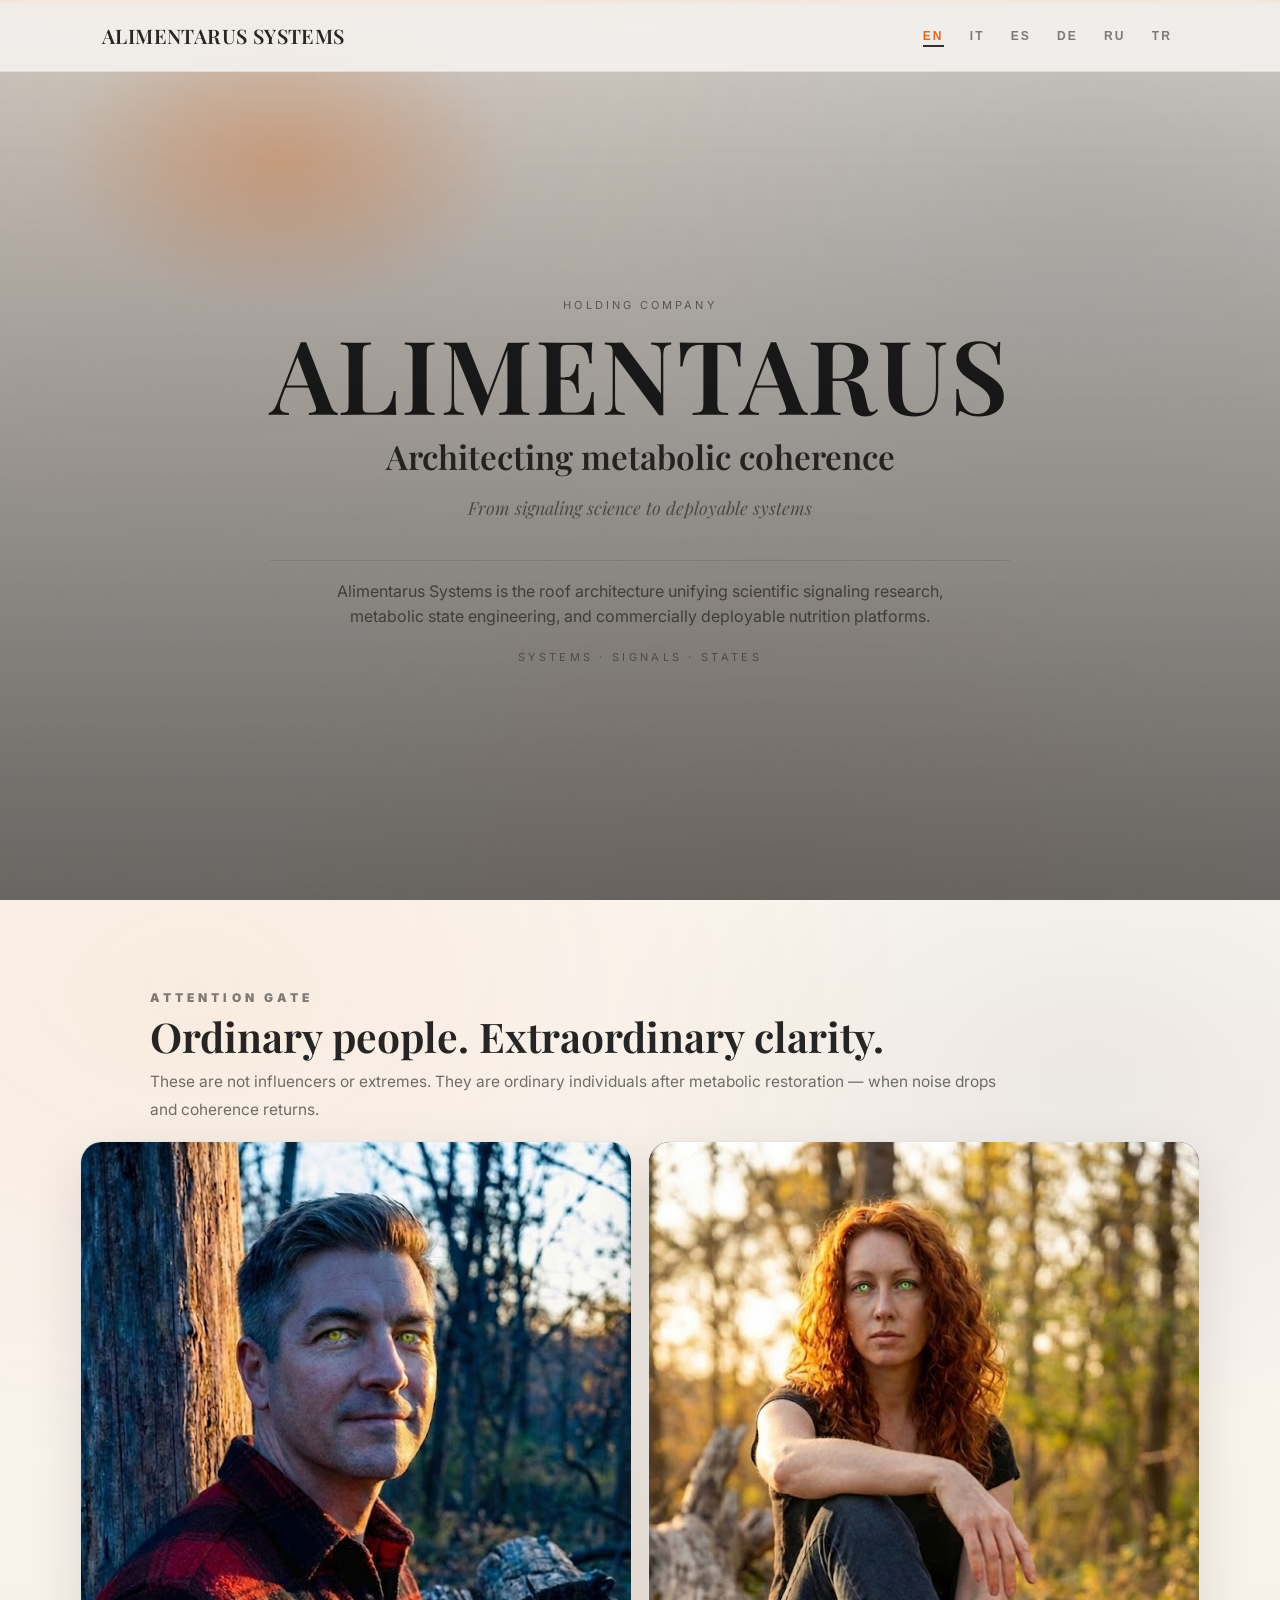
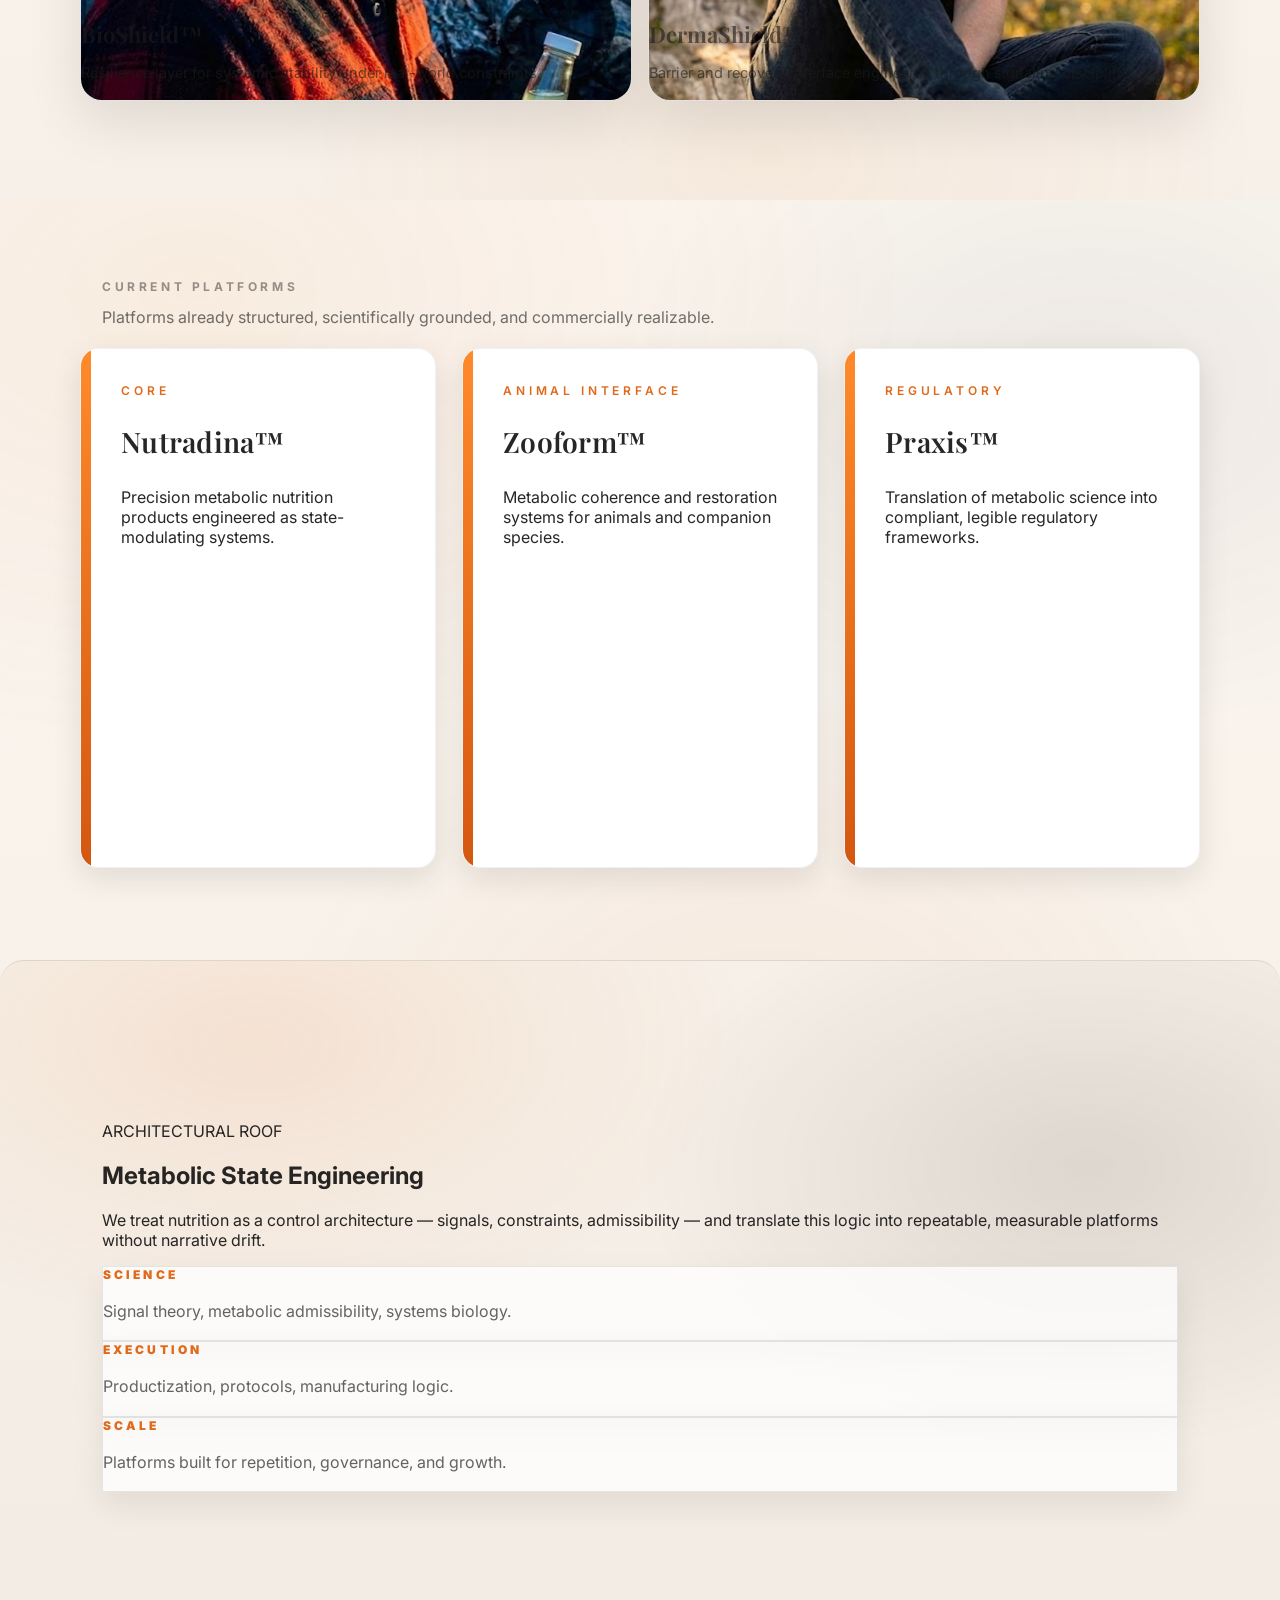
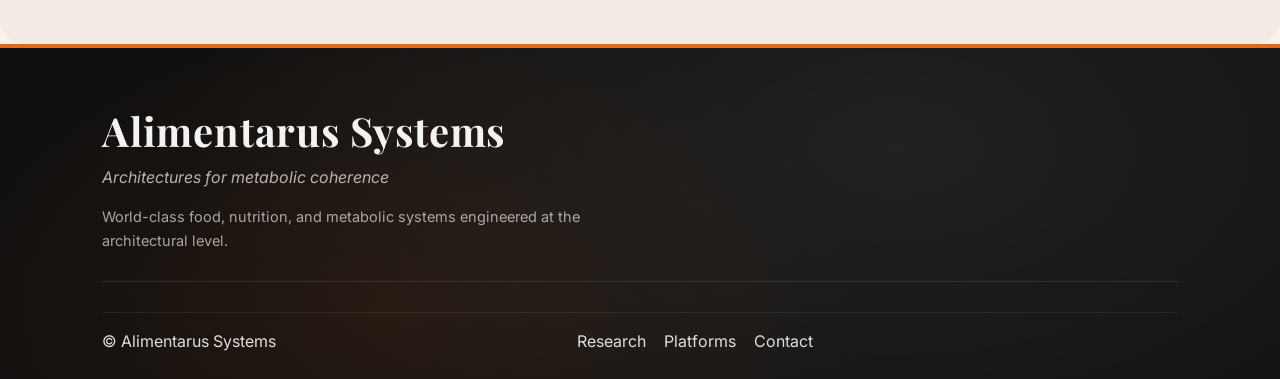
==== commit 0fab4524: "Update index.html" ====
--- a/index.html
+++ b/index.html
@@ -1,1296 +1,199 @@
-<!doctype html>
-<html lang="it">
+<!DOCTYPE html>
+<html lang="en">
 <head>
-  <meta charset="utf-8" />
-  <meta name="viewport" content="width=device-width,initial-scale=1" />
-  <title>Home | Alimentarus Systems</title>
-  <meta name="description" content="ALIMENTARUS SYSTEMS — Mensura, Structura, Regimen. Architetture e standard per sistemi alimentari e nutrizionali di livello mondiale." />
-  <link rel="canonical" href="https://my-site-xg0ywz2o-kunter7.wix-vibe.com" />
+  <meta charset="UTF-8" />
+  <meta name="viewport" content="width=device-width, initial-scale=1" />
+  <title>Alimentarus Systems</title>
 
-  <meta property="og:title" content="Home | Alimentarus Systems" />
-  <meta property="og:url" content="https://my-site-xg0ywz2o-kunter7.wix-vibe.com" />
-  <meta property="og:site_name" content="Alimentarus Systems" />
-  <meta property="og:type" content="website" />
-  <meta name="twitter:card" content="summary_large_image" />
-  <meta name="twitter:title" content="Home | Alimentarus Systems" />
+  <!-- Fonts -->
+  <link rel="preconnect" href="https://fonts.googleapis.com">
+  <link rel="preconnect" href="https://fonts.gstatic.com" crossorigin>
+  <link href="https://fonts.googleapis.com/css2?family=Inter:wght@400;500;600;700;800;900&family=Playfair+Display:ital,wght@0,500;0,600;0,700;1,500;1,600&display=swap" rel="stylesheet">
 
-  <!-- Single-file: no external CSS. System fonts only. -->
-  <style>
-    :root{
-      --bg: #ffffff;
-      --paper: #fbfaf7;          /* paper-white */
-      --ink: #111315;            /* primary */
-      --muted: rgba(17,19,21,.70);
-      --hair: rgba(17,19,21,.10);
-      --deep: #0d0f12;           /* deep-charcoal */
-      --gold: #c9a24d;           /* accent-gold */
-      --orange4: #fb923c;        /* orange-400 */
-      --orange5: #f97316;        /* orange-500 */
-      --orange6: #ea580c;        /* orange-600 */
-      --shadow1: 0 10px 30px rgba(0, 0, 0, .08);
-      --shadow2: 0 18px 50px rgba(0, 0, 0, .14);
-      --r1: 14px;
-      --r2: 18px;
-      --max: 120rem;
-      --px: clamp(18px, 3vw, 96px);
-    }
-
-    *{ box-sizing:border-box; }
-    html, body{ height:100%; }
-    body{
-      margin:0;
-      color: var(--ink);
-      background: var(--bg);
-      font-family: ui-sans-serif, system-ui, -apple-system, Segoe UI, Roboto, Helvetica, Arial, "Apple Color Emoji","Segoe UI Emoji";
-      -webkit-font-smoothing: antialiased;
-      -moz-osx-font-smoothing: grayscale;
-      overflow-x:hidden;
-    }
-    a{ color: inherit; text-decoration:none; }
-    a:hover{ text-decoration: underline; text-underline-offset: 3px; }
-
-    .container{
-      max-width: var(--max);
-      margin: 0 auto;
-      padding-left: var(--px);
-      padding-right: var(--px);
-    }
-
-    /* Header */
-    .header{
-      position: fixed;
-      top: 0; left: 0; right: 0;
-      z-index: 50;
-      background: rgba(255,255,255,.95);
-      backdrop-filter: blur(10px);
-      border-bottom: 1px solid var(--hair);
-    }
-    .header-inner{
-      display:flex;
-      align-items:center;
-      justify-content:space-between;
-      padding: 22px 0;
-    }
-    .brand{
-      font-weight: 750;
-      letter-spacing: -0.02em;
-      font-size: clamp(18px, 1.6vw, 26px);
-    }
-    .lang{
-      display:flex;
-      align-items:center;
-      gap: 10px;
-      font-size: 13px;
-      letter-spacing: .08em;
-      text-transform: uppercase;
-      font-weight: 600;
-    }
-    .lang button{
-      border: 0;
-      background: transparent;
-      cursor:pointer;
-      padding: 6px 8px;
-      border-radius: 10px;
-      transition: color .18s ease, background .18s ease;
-    }
-    .lang .active{
-      color: var(--gold);
-      font-weight: 700;
-    }
-    .lang .idle{
-      color: rgba(17,19,21,.60);
-    }
-    .lang .idle:hover{
-      color: rgba(17,19,21,.90);
-      background: rgba(17,19,21,.04);
-    }
-    .sep{ color: rgba(17,19,21,.30); }
-
-    /* Sections */
-    main{ padding-top: 96px; }
-    section{
-      border-bottom: 1px solid var(--hair);
-    }
-
-    /* Hero */
-    .hero{
-      min-height: calc(100vh - 96px);
-      display:flex;
-      align-items:center;
-      justify-content:center;
-      padding: 96px 0;
-    }
-    .hero-inner{
-      max-width: 64rem;
-      width: 100%;
-      text-align:center;
-      display:flex;
-      flex-direction: column;
-      gap: 18px;
-    }
-    .hero-kicker{
-      font-size: 11px;
-      letter-spacing: .30em;
-      text-transform: uppercase;
-      color: rgba(17,19,21,.50);
-    }
-    .hero-title{
-      margin: 0;
-      font-weight: 850;
-      letter-spacing: -0.03em;
-      line-height: .96;
-      font-size: clamp(44px, 6vw, 92px);
-    }
-    .hero-subtitle{
-      margin: 0;
-      font-weight: 900;
-      letter-spacing: -0.02em;
-      font-size: clamp(22px, 2.8vw, 44px);
-    }
-    .hero-italic{
-      margin: 0;
-      font-style: italic;
-      color: rgba(17,19,21,.60);
-      letter-spacing: .02em;
-      font-size: clamp(15px, 1.4vw, 20px);
-    }
-    .hero-lead{
-      margin: 0 auto;
-      max-width: 42rem;
-      color: rgba(17,19,21,.70);
-      font-size: clamp(14px, 1.3vw, 18px);
-      line-height: 1.65;
-    }
-    .hero-private{
-      margin-top: 20px;
-      padding-top: 26px;
-      border-top: 1px solid var(--hair);
-      display:flex;
-      justify-content:center;
-    }
-    .hero-private span{
-      display:inline-block;
-      font-size: 11px;
-      letter-spacing: .20em;
-      text-transform: uppercase;
-      color: rgba(17,19,21,.60);
-    }
-
-    /* Paper section */
-    .paper{
-      background: linear-gradient(180deg, #fff, var(--paper));
-      padding: 96px 0;
-    }
-    .section-head{
-      max-width: 72rem;
-      margin: 0 auto 56px;
-    }
-    .h2{
-      margin:0 0 12px;
-      font-weight: 800;
-      letter-spacing: -0.02em;
-      font-size: clamp(22px, 2.1vw, 40px);
-    }
-    .p-muted{
-      margin:0;
-      color: rgba(17,19,21,.60);
-      font-size: 16px;
-      line-height: 1.55;
-      max-width: 42rem;
-    }
-
-    /* Executive arms cards */
-    .grid-2{
-      display:grid;
-      grid-template-columns: 1fr;
-      gap: 18px;
-      max-width: 90rem;
-      margin: 0 auto;
-    }
-    @media (min-width: 1024px){
-      .grid-2{ grid-template-columns: 1fr 1fr; gap: 26px; }
-    }
-
-    .card{
-      position: relative;
-      background: #fff;
-      border-radius: 18px;
-      border: 1px solid rgba(17,19,21,.05);
-      box-shadow: var(--shadow1);
-      overflow:hidden;
-      transition: transform .22s ease, box-shadow .22s ease;
-    }
-    .card:hover{
-      transform: translateY(-2px);
-      box-shadow: var(--shadow2);
-    }
-    .bar{
-      position:absolute;
-      top:0; bottom:0; left:0;
-      width: 10px;
-      background: linear-gradient(180deg, var(--orange4), var(--orange5), var(--orange6));
-      transition: width .22s ease;
-    }
-    .card:hover .bar{ width: 14px; }
-    .card-inner{
-      padding: 42px 42px 30px 42px;
-      display:flex;
-      flex-direction: column;
-      gap: 22px;
-    }
-    .pl{ padding-left: 22px; }
-
-    .tag{
-      display:inline-block;
-      font-size: 11px;
-      letter-spacing: .30em;
-      text-transform: uppercase;
-      color: var(--orange5);
-      font-weight: 700;
-      margin-bottom: 8px;
-    }
-    .grad-title{
-      margin:0;
-      font-weight: 900;
-      letter-spacing: -0.02em;
-      font-size: clamp(26px, 2.4vw, 46px);
-      background: linear-gradient(90deg, var(--orange5), var(--orange6));
-      -webkit-background-clip: text;
-      background-clip: text;
-      color: transparent;
-    }
-    .card-lead{
-      margin:0;
-      color: rgba(17,19,21,.70);
-      font-size: 18px;
-      line-height: 1.5;
-    }
-    .card-body{
-      margin:0;
-      color: rgba(17,19,21,.65);
-      font-size: 15px;
-      line-height: 1.65;
-    }
-    .mini-grid{
-      display:grid;
-      grid-template-columns: 1fr 1fr;
-      gap: 12px;
-      padding-top: 10px;
-    }
-    .pill{
-      border-radius: 14px;
-      padding: 14px;
-      border: 1px solid rgba(251,146,60,.22);
-      background: rgba(251,146,60,.08);
-    }
-    .pill b{
-      display:block;
-      font-size: 13px;
-      color: var(--orange6);
-      margin-bottom: 4px;
-      letter-spacing: -0.01em;
-    }
-    .pill span{
-      display:block;
-      font-size: 12px;
-      color: rgba(17,19,21,.60);
-    }
-    .integrations{
-      padding-top: 16px;
-      border-top: 1px solid var(--hair);
-    }
-    .integrations .label{
-      font-size: 11px;
-      letter-spacing: .20em;
-      text-transform: uppercase;
-      color: rgba(17,19,21,.50);
-      margin-bottom: 8px;
-      font-weight: 650;
-    }
-    .integrations .value{
-      font-size: 13px;
-      color: rgba(17,19,21,.70);
-    }
-    .discover{
-      padding-top: 14px;
-      border-top: 1px solid var(--hair);
-    }
-    .discover button{
-      border:0;
-      background: transparent;
-      cursor:pointer;
-      font-size: 12px;
-      letter-spacing: .20em;
-      text-transform: uppercase;
-      color: var(--orange6);
-      font-weight: 750;
-      padding: 10px 0 0;
-    }
-    .discover button:hover{ color: #c2410c; }
-
-    /* Who we are */
-    .who{
-      background: var(--paper);
-      padding: 96px 0;
-    }
-    .who p{
-      margin:0 0 16px;
-      color: rgba(17,19,21,.70);
-      font-size: clamp(14px, 1.2vw, 18px);
-      line-height: 1.7;
-    }
-    .tri{
-      display:grid;
-      grid-template-columns: 1fr;
-      gap: 24px;
-      padding-top: 26px;
-    }
-    @media (min-width: 768px){
-      .tri{ grid-template-columns: 1fr 1fr 1fr; }
-    }
-    .tri h3{
-      margin:0 0 8px;
-      font-weight: 800;
-      letter-spacing:-0.01em;
-      font-size: 18px;
-    }
-    .tri p{
-      margin:0;
-      color: rgba(17,19,21,.60);
-      font-size: 13px;
-      line-height: 1.6;
-    }
-
-    /* Platforms row */
-    .platforms{
-      background: #fff;
-      padding: 96px 0;
-    }
-    .platform-grid{
-      display:grid;
-      grid-template-columns: 1fr;
-      gap: 16px;
-    }
-    @media (min-width: 768px){
-      .platform-grid{ grid-template-columns: 1fr 1fr; }
-    }
-    @media (min-width: 1200px){
-      .platform-grid{ grid-template-columns: repeat(5, 1fr); }
-    }
-    .tile{
-      cursor:pointer;
-      position: relative;
-      background:#fff;
-      border-radius: 22px;
-      border: 2px solid rgba(17,19,21,.08);
-      box-shadow: 0 12px 30px rgba(0,0,0,.08);
-      padding: 26px;
-      overflow:hidden;
-      transition: transform .22s ease, box-shadow .22s ease;
-      min-height: 170px;
-    }
-    .tile:hover{
-      transform: translateY(-2px);
-      box-shadow: 0 20px 55px rgba(0,0,0,.14);
-    }
-    .tile .bar2{
-      position:absolute;
-      top:0; bottom:0; left:0;
-      width: 14px;
-      transition: width .22s ease;
-    }
-    .tile:hover .bar2{ width: 18px; }
-    .tile h3{
-      margin:0;
-      padding-left: 18px;
-      font-weight: 950;
-      letter-spacing: -0.02em;
-      font-size: 22px;
-      line-height: 1.1;
-      background-clip: text;
-      -webkit-background-clip: text;
-      color: transparent;
-    }
-    .tile p{
-      margin: 16px 0 0;
-      padding-left: 18px;
-      color: rgba(17,19,21,.75);
-      font-size: 14px;
-      line-height: 1.55;
-      font-weight: 550;
-    }
-    .tile .more{
-      padding-left: 18px;
-      padding-top: 18px;
-      margin-top: 18px;
-      border-top: 1px solid var(--hair);
-      font-size: 11px;
-      letter-spacing: .15em;
-      text-transform: uppercase;
-      color: rgba(17,19,21,.50);
-      font-weight: 750;
-    }
-
-    /* Footer */
-    footer{
-      position: relative;
-      background: linear-gradient(180deg, #111315, var(--deep));
-      color: #fff;
-      overflow:hidden;
-    }
-    .glow{
-      position:absolute; inset:0;
-      opacity: .08;
-      pointer-events:none;
-    }
-    .glow .g1, .glow .g2{
-      position:absolute;
-      width: 420px; height: 420px;
-      border-radius: 999px;
-      filter: blur(60px);
-    }
-    .glow .g1{ top:-120px; right:-60px; background: var(--orange5); }
-    .glow .g2{ bottom:-120px; left:-60px; background: var(--gold); }
-    .footer-inner{
-      position: relative;
-      z-index: 1;
-      padding: 96px 0 60px;
-    }
-    .footer-top{
-      padding-bottom: 70px;
-      margin-bottom: 56px;
-      border-bottom: 1px solid rgba(255,255,255,.10);
-    }
-    .footer-top h2{
-      margin:0 0 12px;
-      font-weight: 900;
-      letter-spacing: -0.02em;
-      font-size: clamp(30px, 3vw, 54px);
-    }
-    .footer-top p{
-      margin:0;
-      color: rgba(255,255,255,.70);
-      line-height:1.6;
-    }
-    .footer-top .italic{
-      font-style: italic;
-      margin-bottom: 10px;
-    }
-
-    .footer-grid{
-      display:grid;
-      grid-template-columns: 1fr;
-      gap: 26px;
-      margin-bottom: 56px;
-    }
-    @media (min-width: 768px){
-      .footer-grid{ grid-template-columns: 1fr 1fr; }
-    }
-    @media (min-width: 1200px){
-      .footer-grid{ grid-template-columns: repeat(5, 1fr); gap: 22px; }
-    }
-    .f-title{
-      font-size: 11px;
-      letter-spacing: .30em;
-      text-transform: uppercase;
-      color: rgba(251,146,60,.90);
-      font-weight: 800;
-      margin: 0 0 16px;
-    }
-    .f-list{ list-style:none; padding:0; margin:0; display:flex; flex-direction:column; gap: 10px; }
-    .f-list a{
-      color: rgba(255,255,255,.70);
-      font-size: 13px;
-      transition: color .18s ease;
-    }
-    .f-list a:hover{ color: rgba(251,146,60,.95); text-decoration:none; }
-    .f-sub{
-      color: rgba(255,255,255,.50);
-      font-size: 12px;
-      margin-top: 4px;
-    }
-
-    .footer-bottom{
-      border-top: 1px solid rgba(255,255,255,.10);
-      padding-top: 26px;
-      display:grid;
-      grid-template-columns: 1fr;
-      gap: 14px;
-      align-items:center;
-    }
-    @media (min-width: 768px){
-      .footer-bottom{ grid-template-columns: 1fr 1fr 1fr; }
-      .footer-bottom .center{ text-align:center; }
-      .footer-bottom .right{ justify-content:flex-end; }
-    }
-    .footer-bottom p{
-      margin:0;
-      color: rgba(255,255,255,.50);
-      font-size: 11px;
-    }
-    .footer-bottom .stamp{
-      color: rgba(251,146,60,.70);
-      font-weight: 800;
-      letter-spacing: .20em;
-      text-transform: uppercase;
-      font-size: 11px;
-    }
-    .social{
-      display:flex;
-      gap: 18px;
-    }
-    .social a{
-      color: rgba(255,255,255,.50);
-      font-size: 11px;
-      letter-spacing: .10em;
-      text-transform: uppercase;
-      transition: color .18s ease;
-    }
-    .social a:hover{ color: rgba(251,146,60,.95); text-decoration:none; }
-
-    .footer-bar{
-      height: 4px;
-      background: linear-gradient(90deg, var(--orange4), var(--orange5), var(--orange6));
-    }
-
-    /* Simple modal */
-    .modal{
-      position: fixed;
-      inset: 0;
-      background: rgba(0,0,0,.55);
-      display:none;
-      align-items:center;
-      justify-content:center;
-      z-index: 100;
-      padding: 20px;
-    }
-    .modal[aria-hidden="false"]{ display:flex; }
-    .modal-card{
-      width: min(860px, 96vw);
-      background: #fff;
-      color: var(--ink);
-      border-radius: 18px;
-      border: 1px solid rgba(17,19,21,.10);
-      box-shadow: 0 30px 80px rgba(0,0,0,.25);
-      overflow:hidden;
-    }
-    .modal-head{
-      display:flex;
-      justify-content:space-between;
-      align-items:center;
-      padding: 16px 18px;
-      border-bottom: 1px solid rgba(17,19,21,.08);
-      background: linear-gradient(180deg, #fff, rgba(17,19,21,.02));
-    }
-    .modal-head b{
-      letter-spacing: -0.01em;
-    }
-    .modal-close{
-      border: 0;
-      background: transparent;
-      cursor:pointer;
-      padding: 8px 10px;
-      border-radius: 10px;
-    }
-    .modal-close:hover{ background: rgba(17,19,21,.05); }
-    .modal-body{
-      padding: 18px;
-      color: rgba(17,19,21,.76);
-      line-height: 1.7;
-      font-size: 14px;
-    }
-
-    /* Wix Vibe banner (optional; kept, but you can delete this entire block safely) */
-    #wixvibe-banner-container{
-      position: fixed;
-      direction: ltr;
-      height: 36px;
-      right: 20px;
-      bottom: 20px;
-      z-index: 9999;
-      box-shadow: 0 0 18px rgba(0, 6, 36, 0.10), 0 6px 6px rgba(0, 6, 36, 0.00);
-      border: 0;
-      box-sizing: border-box;
-    }
-    #wixvibe-banner{
-      display:flex;
-      flex-direction: row;
-      justify-content: center;
-      align-items: center;
-      gap: 4px;
-      width: 100%;
-      height: 100%;
-      background: #fff;
-      font-family: ui-sans-serif, system-ui, -apple-system, Segoe UI, Roboto, Helvetica, Arial;
-      font-size: 14px;
-      color: #000000;
-      font-weight: 500;
-      line-height: 20px;
-      border-radius: 4px;
-      border: 1px solid #E0E0E0;
-      padding-left: 8px;
-      cursor: pointer;
-      text-decoration: none;
-    }
-    #wixvibe-banner-close{
-      background:transparent;
-      border:none;
-      padding: 4px;
-      margin: 0;
-      cursor:pointer;
-      margin-top: -14px;
-      margin-right: 2px;
-      padding-left: 2px;
-    }
-  </style>
+  <!-- Styles -->
+  <link rel="stylesheet" href="assets/style.css">
 </head>
 
 <body>
-  <header class="header">
-    <div class="container">
-      <div class="header-inner">
-        <div class="brand">ALIMENTARUS</div>
-        <div class="lang" aria-label="Language selector">
-          <button id="btnIT" class="active" type="button">IT</button>
-          <span class="sep">|</span>
-          <button id="btnEN" class="idle" type="button">EN</button>
+
+<!-- TOP BAR -->
+<header class="topbar">
+  <div class="topbar__inner">
+    <div class="brand">ALIMENTARUS SYSTEMS</div>
+    <nav class="lang-switch">
+      <button data-set-lang="en" class="active">EN</button>
+      <button data-set-lang="it">IT</button>
+      <button data-set-lang="es">ES</button>
+      <button data-set-lang="de">DE</button>
+      <button data-set-lang="ru">RU</button>
+      <button data-set-lang="tr">TR</button>
+    </nav>
+  </div>
+</header>
+
+<!-- HERO -->
+<section class="hero">
+  <div class="hero__inner">
+    <div class="hero__preline">HOLDING COMPANY</div>
+    <h1 class="hero__title">ALIMENTARUS</h1>
+    <p class="hero__motto">Architecting metabolic coherence</p>
+    <p class="hero__submotto">From signaling science to deployable systems</p>
+    <div class="hero__rule"></div>
+    <p class="hero__desc">
+      Alimentarus Systems is the roof architecture unifying scientific signaling research,
+      metabolic state engineering, and commercially deployable nutrition platforms.
+    </p>
+    <div class="hero__meta">SYSTEMS · SIGNALS · STATES</div>
+  </div>
+</section>
+
+<!-- ATTENTION GATE -->
+<section class="section attentiongate">
+  <div class="wrap">
+    <div class="attentiongate__head">
+      <div class="kicker">ATTENTION GATE</div>
+      <h2 class="h2">Ordinary people. Extraordinary clarity.</h2>
+      <p class="lead">
+        These are not influencers or extremes.  
+        They are ordinary individuals after metabolic restoration — when noise drops and coherence returns.
+      </p>
+    </div>
+
+    <div class="attentiongate__grid">
+      <div class="gatecard">
+        <div class="gatecard__media">
+          <img src="assets/metahuman-man-Bioshield.jpg" alt="BioShield state">
+        </div>
+        <div class="gatecard__text">
+          <h3 class="gatecard__title">BioShield™</h3>
+          <p>Resilience layer for systemic stability under real-world constraints.</p>
+        </div>
+      </div>
+
+      <div class="gatecard">
+        <div class="gatecard__media">
+          <img src="assets/metahuman-woman-Dermashield.jpg" alt="DermaShield state">
+        </div>
+        <div class="gatecard__text">
+          <h3 class="gatecard__title">DermaShield™</h3>
+          <p>Barrier and recovery interface engineered through signaling discipline.</p>
         </div>
       </div>
     </div>
-  </header>
+  </div>
+</section>
 
-  <main>
-    <!-- HERO -->
-    <section class="hero" id="top">
-      <div class="container">
-        <div class="hero-inner">
-          <p class="hero-kicker" data-i18n="hero.kicker">S.r.l. costituenda</p>
-          <h1 class="hero-title" data-i18n="hero.title">ALIMENTARUS SYSTEMS</h1>
-          <p class="hero-subtitle" data-i18n="hero.subtitle">Mensura, Structura, Regimen</p>
-          <p class="hero-italic" data-i18n="hero.italic">Ordinem Cibi</p>
-          <p class="hero-lead" data-i18n="hero.lead">Gruppo di architetture e standard per sistemi alimentari e nutrizionali.</p>
-          <div class="hero-private">
-            <span data-i18n="hero.private">Anteprima privata</span>
-          </div>
-        </div>
-      </div>
-    </section>
+<!-- PLATFORMS -->
+<section class="section platforms">
+  <div class="section-head">
+    <div class="section-kicker">CURRENT PLATFORMS</div>
+    <p class="section-lead">
+      Platforms already structured, scientifically grounded, and commercially realizable.
+    </p>
+  </div>
 
-    <!-- BRACCI ESECUTIVI (cards) -->
-    <section class="paper" id="bracci">
-      <div class="container">
-        <div class="section-head">
-          <h2 class="h2" data-i18n="arms.h2">Bracci esecutivi</h2>
-          <p class="p-muted" data-i18n="arms.p">Due interfacce specializzate per massimizzare l'impatto del sistema ALIMENTARUS</p>
-        </div>
-
-        <div class="grid-2">
-          <!-- Nutradina -->
-          <article class="card" role="button" tabindex="0" data-open="nutradina">
-            <div class="bar"></div>
-            <div class="card-inner">
-              <div class="pl">
-                <span class="tag" data-i18n="nutradina.tag">Interfaccia Umana</span>
-                <h3 class="grad-title" data-i18n="nutradina.title">Nutradina®</h3>
-                <p class="card-lead" data-i18n="nutradina.lead">Piattaforma consumer e clinica per la nutrizione personalizzata.</p>
-              </div>
-
-              <div class="pl">
-                <p class="card-body" data-i18n="nutradina.body">
-                  Nutradina® rappresenta l'interfaccia umana del sistema ALIMENTARUS. Fornisce strumenti intuitivi per consumer e professionisti clinici, integrando le piattaforme REGIMEN, SIGNUM e BiOMIKS in un'esperienza coerente e user-centric. Consente la personalizzazione nutrizionale basata su dati, preferenze e obiettivi di salute.
-                </p>
-
-                <div class="mini-grid">
-                  <div class="pill">
-                    <b data-i18n="nutradina.p1t">Personalizzazione</b>
-                    <span data-i18n="nutradina.p1s">Basata su dati</span>
-                  </div>
-                  <div class="pill">
-                    <b data-i18n="nutradina.p2t">Integrazione</b>
-                    <span data-i18n="nutradina.p2s">Multi-piattaforma</span>
-                  </div>
-                </div>
-
-                <div class="integrations">
-                  <div class="label" data-i18n="nutradina.intLabel">Integrazioni</div>
-                  <div class="value" data-i18n="nutradina.intValue">Nutradina · REGIMEN, Nutradina · SIGNUM, Nutradina · BiOMIKS</div>
-                </div>
-
-                <div class="discover">
-                  <button type="button" data-open="nutradina" data-i18n="nutradina.discover">Scopri Nutradina →</button>
-                </div>
-              </div>
-            </div>
-          </article>
-
-          <!-- AUCTORIS -->
-          <article class="card" role="button" tabindex="0" data-open="auctoris">
-            <div class="bar"></div>
-            <div class="card-inner">
-              <div class="pl">
-                <span class="tag" data-i18n="auctoris.tag">Interfaccia Istituzionale</span>
-                <h3 class="grad-title" data-i18n="auctoris.title">AUCTORIS®</h3>
-                <p class="card-lead" data-i18n="auctoris.lead">Piattaforma sovrana e regolata per governance alimentare.</p>
-              </div>
-
-              <div class="pl">
-                <p class="card-body" data-i18n="auctoris.body">
-                  AUCTORIS® è l'interfaccia istituzionale per autorità sovrane e organismi regolati. Fornisce strumenti di governance, conformità e controllo integrati con CIVITAS, LEXALIS e AEVUM. Consente la gestione della sicurezza alimentare a livello nazionale e internazionale.
-                </p>
-
-                <div class="mini-grid">
-                  <div class="pill">
-                    <b data-i18n="auctoris.p1t">Governance</b>
-                    <span data-i18n="auctoris.p1s">Integrata</span>
-                  </div>
-                  <div class="pill">
-                    <b data-i18n="auctoris.p2t">Conformità</b>
-                    <span data-i18n="auctoris.p2s">Garantita</span>
-                  </div>
-                </div>
-
-                <div class="integrations">
-                  <div class="label" data-i18n="auctoris.intLabel">Integrazioni</div>
-                  <div class="value" data-i18n="auctoris.intValue">AUCTORIS · CIVITAS, AUCTORIS · LEXALIS, AUCTORIS · AEVUM</div>
-                </div>
-
-                <div class="discover">
-                  <button type="button" data-open="auctoris" data-i18n="auctoris.discover">Scopri AUCTORIS →</button>
-                </div>
-              </div>
-            </div>
-          </article>
-        </div>
-      </div>
-    </section>
-
-    <!-- CHI SIAMO -->
-    <section class="who" id="chi-siamo">
-      <div class="container" style="max-width: 64rem;">
-        <h2 class="h2" data-i18n="who.h2">Chi siamo</h2>
-
-        <p data-i18n="who.p1">
-          ALIMENTARUS SYSTEMS ridefinisce il problema per trovare la soluzione. In un mondo dove i sistemi alimentari affrontano sfide senza precedenti—dalla sicurezza alla sostenibilità, dalla nutrizione personalizzata alla conformità normativa—crediamo che il cambiamento richieda architetture fondamentali, non patch superficiali.
-        </p>
-        <p data-i18n="who.p2">
-          La nostra metodologia integra misura (dati precisi), struttura (architetture solide) e regime (governance intelligente) per trasformare come il mondo produce, distribuisce e consuma cibo. Non costruiamo software. Costruiamo sistemi che ridefiniscono gli standard.
-        </p>
-
-        <div class="tri">
-          <div>
-            <h3 data-i18n="who.misuraT">Misura</h3>
-            <p data-i18n="who.misuraP">Dati precisi e verificabili come fondamento di ogni decisione.</p>
-          </div>
-          <div>
-            <h3 data-i18n="who.strutturaT">Struttura</h3>
-            <p data-i18n="who.strutturaP">Architetture solide che scalano con il cambiamento.</p>
-          </div>
-          <div>
-            <h3 data-i18n="who.regimeT">Regime</h3>
-            <p data-i18n="who.regimeP">Governance intelligente per risultati sostenibili.</p>
-          </div>
-        </div>
-      </div>
-    </section>
-
-    <!-- PLATFORMS TILES -->
-    <section class="platforms" id="piattaforme">
-      <div class="container">
-        <div class="platform-grid">
-          <article class="tile" role="button" tabindex="0" data-open="REGIMEN">
-            <div class="bar2" style="background: linear-gradient(180deg, #fb7185, #f43f5e);"></div>
-            <h3 style="background-image: linear-gradient(90deg, #fb7185, #f43f5e);" data-i18n="plat.regimenT">REGIMEN</h3>
-            <p data-i18n="plat.regimenP">Governance della nutrizione.</p>
-            <div class="more" data-i18n="plat.more">Scopri di più</div>
-          </article>
-
-          <article class="tile" role="button" tabindex="0" data-open="CIVITAS">
-            <div class="bar2" style="background: linear-gradient(180deg, #fbbf24, #f59e0b);"></div>
-            <h3 style="background-image: linear-gradient(90deg, #fbbf24, #f59e0b);" data-i18n="plat.civitasT">CIVITAS</h3>
-            <p data-i18n="plat.civitasP">Sicurezza e resilienza.</p>
-            <div class="more" data-i18n="plat.more">Scopri di più</div>
-          </article>
-
-          <article class="tile" role="button" tabindex="0" data-open="LEXALIS">
-            <div class="bar2" style="background: linear-gradient(180deg, #22d3ee, #06b6d4);"></div>
-            <h3 style="background-image: linear-gradient(90deg, #22d3ee, #06b6d4);" data-i18n="plat.lexalisT">LEXALIS</h3>
-            <p data-i18n="plat.lexalisP">Conformità e claims.</p>
-            <div class="more" data-i18n="plat.more">Scopri di più</div>
-          </article>
-
-          <article class="tile" role="button" tabindex="0" data-open="AEVUM">
-            <div class="bar2" style="background: linear-gradient(180deg, #34d399, #10b981);"></div>
-            <h3 style="background-image: linear-gradient(90deg, #34d399, #10b981);" data-i18n="plat.aevumT">AEVUM</h3>
-            <p data-i18n="plat.aevumP">Conservazione e tempo.</p>
-            <div class="more" data-i18n="plat.more">Scopri di più</div>
-          </article>
-
-          <article class="tile" role="button" tabindex="0" data-open="SIGNUM">
-            <div class="bar2" style="background: linear-gradient(180deg, #c084fc, #a855f7);"></div>
-            <h3 style="background-image: linear-gradient(90deg, #c084fc, #a855f7);" data-i18n="plat.signumT">SIGNUM</h3>
-            <p data-i18n="plat.signumP">Dati, metriche, segnali.</p>
-            <div class="more" data-i18n="plat.more">Scopri di più</div>
-          </article>
-        </div>
-      </div>
-    </section>
-  </main>
-
-  <!-- FOOTER -->
-  <footer id="contatti">
-    <div class="glow" aria-hidden="true">
-      <div class="g1"></div>
-      <div class="g2"></div>
-    </div>
-
-    <div class="footer-inner">
-      <div class="container">
-        <div class="footer-top">
-          <h2>ALIMENTARUS SYSTEMS</h2>
-          <p class="italic" data-i18n="foot.tagline">Ordinem Cibi: Mensura, Structura, Regimen</p>
-          <p data-i18n="foot.desc">Architetture e standard per sistemi alimentari e nutrizionali di livello mondiale.</p>
-        </div>
-
-        <div class="footer-grid">
-          <div>
-            <p class="f-title" data-i18n="foot.platforms">Piattaforme</p>
-            <ul class="f-list">
-              <li><a href="#piattaforme" data-open="REGIMEN" data-i18n="foot.regimen">REGIMEN</a></li>
-              <li><a href="#piattaforme" data-open="CIVITAS" data-i18n="foot.civitas">CIVITAS</a></li>
-              <li><a href="#piattaforme" data-open="LEXALIS" data-i18n="foot.lexalis">LEXALIS</a></li>
-              <li><a href="#piattaforme" data-open="AEVUM" data-i18n="foot.aevum">AEVUM</a></li>
-              <li><a href="#piattaforme" data-open="SIGNUM" data-i18n="foot.signum">SIGNUM</a></li>
-            </ul>
-          </div>
-
-          <div>
-            <p class="f-title" data-i18n="foot.solutions">Soluzioni</p>
-            <ul class="f-list">
-              <li>
-                <a href="#bracci" data-open="nutradina">
-                  <span data-i18n="foot.nutradina">Nutradina®</span>
-                  <div class="f-sub" data-i18n="foot.nutradinaSub">Interfaccia umana</div>
-                </a>
-              </li>
-              <li>
-                <a href="#bracci" data-open="auctoris">
-                  <span data-i18n="foot.auctoris">AUCTORIS®</span>
-                  <div class="f-sub" data-i18n="foot.auctorisSub">Interfaccia istituzionale</div>
-                </a>
-              </li>
-            </ul>
-          </div>
-
-          <div>
-            <p class="f-title" data-i18n="foot.company">Azienda</p>
-            <ul class="f-list">
-              <li><a href="#chi-siamo" data-i18n="foot.about">Chi siamo</a></li>
-              <li><a href="#top" data-i18n="foot.vision">Visione</a></li>
-              <li><a href="#contatti" data-i18n="foot.contacts">Contatti</a></li>
-              <li><a href="#top" data-i18n="foot.careers">Carriere</a></li>
-            </ul>
-          </div>
-
-          <div>
-            <p class="f-title" data-i18n="foot.legal">Legale</p>
-            <ul class="f-list">
-              <li><a href="#top" data-i18n="foot.privacy">Privacy</a></li>
-              <li><a href="#top" data-i18n="foot.terms">Termini di servizio</a></li>
-              <li><a href="#top" data-i18n="foot.cookies">Cookie</a></li>
-              <li><a href="#top" data-i18n="foot.compliance">Conformità</a></li>
-            </ul>
-          </div>
-
-          <div>
-            <p class="f-title" data-i18n="foot.contactsTitle">Contatti</p>
-            <div style="display:flex; flex-direction:column; gap: 16px;">
-              <div>
-                <div class="f-sub" data-i18n="foot.emailLabel" style="letter-spacing:.10em; text-transform:uppercase;">Email</div>
-                <a href="mailto:info@alimentarus.systems" data-i18n="foot.emailValue">info@alimentarus.systems</a>
-              </div>
-              <div>
-                <div class="f-sub" data-i18n="foot.phoneLabel" style="letter-spacing:.10em; text-transform:uppercase;">Telefono</div>
-                <a href="tel:+39(0)2XXXXXXXX" data-i18n="foot.phoneValue">+39 (0) 2 XXXX XXXX</a>
-              </div>
-              <div>
-                <div class="f-sub" data-i18n="foot.addrLabel" style="letter-spacing:.10em; text-transform:uppercase;">Indirizzo</div>
-                <div style="color: rgba(255,255,255,.70);" data-i18n="foot.addrValue">Milano, Italia</div>
-              </div>
-            </div>
-          </div>
-        </div>
-
-        <div class="footer-bottom">
-          <div><p data-i18n="foot.copyright">© 2026 ALIMENTARUS SYSTEMS S.r.l. Tutti i diritti riservati.</p></div>
-          <div class="center"><p class="stamp" data-i18n="foot.stamp">Realizzato con precisione e dedizione</p></div>
-          <div class="right" style="display:flex;">
-            <div class="social">
-              <a href="#" data-i18n="foot.linkedin">LinkedIn</a>
-              <a href="#" data-i18n="foot.twitter">Twitter</a>
-              <a href="#" data-i18n="foot.instagram">Instagram</a>
-            </div>
-          </div>
-        </div>
+  <div class="grid-3">
+    <div class="card card--accent">
+      <div class="card__inner">
+        <div class="card__kicker">CORE</div>
+        <h3 class="platform-name">Nutradina™</h3>
+        <p>Precision metabolic nutrition products engineered as state-modulating systems.</p>
       </div>
     </div>
 
-    <div class="footer-bar"></div>
-  </footer>
+    <div class="card">
+      <div class="card__inner">
+        <div class="card__kicker">ANIMAL INTERFACE</div>
+        <h3 class="platform-name">Zooform™</h3>
+        <p>Metabolic coherence and restoration systems for animals and companion species.</p>
+      </div>
+    </div>
 
-  <!-- Optional "Built on Wix" banner (delete if you want) -->
-  <div id="wixvibe-banner-container">
-    <a id="wixvibe-banner" href="https://vibe.wix.com/?origin=site_banner" target="_blank" rel="noopener">
-      <span>Built on</span>
-      <span style="font-weight:700; margin-left:4px;">Wix</span>
-      <button id="wixvibe-banner-close" aria-label="Close banner" title="Close" type="button">
-        <svg xmlns="http://www.w3.org/2000/svg" width="8" height="8" viewBox="0 0 8 8" fill="none" aria-hidden="true">
-          <path fill-rule="evenodd" clip-rule="evenodd" d="M2.65901 3.71967L0.21967 1.28033C-0.0732233 0.987437 -0.0732233 0.512563 0.21967 0.21967C0.512563 -0.0732233 0.987437 -0.0732233 1.28033 0.21967L3.71967 2.65901L6.15901 0.21967C6.4519 -0.0732233 6.92678 -0.0732233 7.21967 0.21967C7.51256 0.512563 7.51256 0.987437 7.21967 1.28033L4.78033 3.71967L7.21967 6.15901C7.51256 6.4519 7.51256 6.92678 7.21967 7.21967C6.92678 7.51256 6.4519 7.51256 6.15901 7.21967L3.71967 4.78033L1.28033 7.21967C0.987437 7.51256 0.512563 7.51256 0.21967 7.21967C-0.0732233 6.92678 -0.0732233 6.4519 0.21967 6.15901L2.65901 3.71967Z" fill="#000624"></path>
-        </svg>
-      </button>
-    </a>
-  </div>
-
-  <!-- Modal -->
-  <div class="modal" id="modal" aria-hidden="true" role="dialog" aria-modal="true" aria-label="Details">
-    <div class="modal-card">
-      <div class="modal-head">
-        <b id="modalTitle">Dettagli</b>
-        <button class="modal-close" id="modalClose" type="button" aria-label="Close">
-          ✕
-        </button>
+    <div class="card">
+      <div class="card__inner">
+        <div class="card__kicker">REGULATORY</div>
+        <h3 class="platform-name">Praxis™</h3>
+        <p>Translation of metabolic science into compliant, legible regulatory frameworks.</p>
       </div>
-      <div class="modal-body" id="modalBody"></div>
     </div>
   </div>
+</section>
 
-  <script>
-    // --------- Wix banner close ----------
-    (function(){
-      const closeBtn = document.getElementById('wixvibe-banner-close');
-      if (!closeBtn) return;
-      closeBtn.addEventListener('click', function(ev){
-        ev.stopPropagation();
-        ev.preventDefault();
-        const c = document.getElementById('wixvibe-banner-container');
-        if (c) c.style.display = 'none';
-      });
-    })();
+<!-- TRANSITION FIELD -->
+<section class="transition">
+  <div class="transition__inner">
+    <div class="transition__kicker">ARCHITECTURAL ROOF</div>
+    <h2 class="transition__title">Metabolic State Engineering</h2>
+    <p class="transition__lead">
+      We treat nutrition as a control architecture — signals, constraints, admissibility —
+      and translate this logic into repeatable, measurable platforms without narrative drift.
+    </p>
 
-    // --------- IT / EN toggle (static i18n map) ----------
-    const DICT = {
-      it: {
-        "hero.kicker": "S.r.l. costituenda",
-        "hero.title": "ALIMENTARUS SYSTEMS",
-        "hero.subtitle": "Mensura, Structura, Regimen",
-        "hero.italic": "Ordinem Cibi",
-        "hero.lead": "Gruppo di architetture e standard per sistemi alimentari e nutrizionali.",
-        "hero.private": "Anteprima privata",
+    <div class="transition__grid">
+      <div class="tcard">
+        <div class="tcard__title">SCIENCE</div>
+        <p class="tcard__text">Signal theory, metabolic admissibility, systems biology.</p>
+      </div>
+      <div class="tcard">
+        <div class="tcard__title">EXECUTION</div>
+        <p class="tcard__text">Productization, protocols, manufacturing logic.</p>
+      </div>
+      <div class="tcard">
+        <div class="tcard__title">SCALE</div>
+        <p class="tcard__text">Platforms built for repetition, governance, and growth.</p>
+      </div>
+    </div>
+  </div>
+</section>
 
-        "arms.h2": "Bracci esecutivi",
-        "arms.p": "Due interfacce specializzate per massimizzare l'impatto del sistema ALIMENTARUS",
+<!-- FOOTER -->
+<footer class="footer">
+  <div class="footer__inner">
+    <h3 class="footer__title">Alimentarus Systems</h3>
+    <p class="footer__subtitle">Architectures for metabolic coherence</p>
+    <p class="footer__lead">
+      World-class food, nutrition, and metabolic systems engineered at the architectural level.
+    </p>
 
-        "nutradina.tag": "Interfaccia Umana",
-        "nutradina.title": "Nutradina®",
-        "nutradina.lead": "Piattaforma consumer e clinica per la nutrizione personalizzata.",
-        "nutradina.body": "Nutradina® rappresenta l'interfaccia umana del sistema ALIMENTARUS. Fornisce strumenti intuitivi per consumer e professionisti clinici, integrando le piattaforme REGIMEN, SIGNUM e BiOMIKS in un'esperienza coerente e user-centric. Consente la personalizzazione nutrizionale basata su dati, preferenze e obiettivi di salute.",
-        "nutradina.p1t": "Personalizzazione",
-        "nutradina.p1s": "Basata su dati",
-        "nutradina.p2t": "Integrazione",
-        "nutradina.p2s": "Multi-piattaforma",
-        "nutradina.intLabel": "Integrazioni",
-        "nutradina.intValue": "Nutradina · REGIMEN, Nutradina · SIGNUM, Nutradina · BiOMIKS",
-        "nutradina.discover": "Scopri Nutradina →",
+    <div class="footer__rule"></div>
 
-        "auctoris.tag": "Interfaccia Istituzionale",
-        "auctoris.title": "AUCTORIS®",
-        "auctoris.lead": "Piattaforma sovrana e regolata per governance alimentare.",
-        "auctoris.body": "AUCTORIS® è l'interfaccia istituzionale per autorità sovrane e organismi regolati. Fornisce strumenti di governance, conformità e controllo integrati con CIVITAS, LEXALIS e AEVUM. Consente la gestione della sicurezza alimentare a livello nazionale e internazionale.",
-        "auctoris.p1t": "Governance",
-        "auctoris.p1s": "Integrata",
-        "auctoris.p2t": "Conformità",
-        "auctoris.p2s": "Garantita",
-        "auctoris.intLabel": "Integrazioni",
-        "auctoris.intValue": "AUCTORIS · CIVITAS, AUCTORIS · LEXALIS, AUCTORIS · AEVUM",
-        "auctoris.discover": "Scopri AUCTORIS →",
+    <div class="footer__bottom">
+      <div>© Alimentarus Systems</div>
+      <div class="social">
+        <span>Research</span>
+        <span>Platforms</span>
+        <span>Contact</span>
+      </div>
+    </div>
+  </div>
+</footer>
 
-        "who.h2": "Chi siamo",
-        "who.p1": "ALIMENTARUS SYSTEMS ridefinisce il problema per trovare la soluzione. In un mondo dove i sistemi alimentari affrontano sfide senza precedenti—dalla sicurezza alla sostenibilità, dalla nutrizione personalizzata alla conformità normativa—crediamo che il cambiamento richieda architetture fondamentali, non patch superficiali.",
-        "who.p2": "La nostra metodologia integra misura (dati precisi), struttura (architetture solide) e regime (governance intelligente) per trasformare come il mondo produce, distribuisce e consuma cibo. Non costruiamo software. Costruiamo sistemi che ridefiniscono gli standard.",
-        "who.misuraT": "Misura",
-        "who.misuraP": "Dati precisi e verificabili come fondamento di ogni decisione.",
-        "who.strutturaT": "Struttura",
-        "who.strutturaP": "Architetture solide che scalano con il cambiamento.",
-        "who.regimeT": "Regime",
-        "who.regimeP": "Governance intelligente per risultati sostenibili.",
+<!-- Language Script -->
+<script>
+(() => {
+  const supported = ["en","it","es","de","ru","tr"];
+  const key = "as_lang";
 
-        "plat.regimenT": "REGIMEN",
-        "plat.regimenP": "Governance della nutrizione.",
-        "plat.civitasT": "CIVITAS",
-        "plat.civitasP": "Sicurezza e resilienza.",
-        "plat.lexalisT": "LEXALIS",
-        "plat.lexalisP": "Conformità e claims.",
-        "plat.aevumT": "AEVUM",
-        "plat.aevumP": "Conservazione e tempo.",
-        "plat.signumT": "SIGNUM",
-        "plat.signumP": "Dati, metriche, segnali.",
-        "plat.more": "Scopri di più",
+  function setLang(lang){
+    if(!supported.includes(lang)) lang="en";
+    document.documentElement.lang = lang;
+    document.querySelectorAll("[data-lang]").forEach(el=>{
+      el.hidden = el.dataset.lang !== lang;
+    });
+    document.querySelectorAll("[data-set-lang]").forEach(b=>{
+      b.classList.toggle("active", b.dataset.setLang===lang);
+    });
+    localStorage.setItem(key,lang);
+  }
 
-        "foot.tagline": "Ordinem Cibi: Mensura, Structura, Regimen",
-        "foot.desc": "Architetture e standard per sistemi alimentari e nutrizionali di livello mondiale.",
-        "foot.platforms": "Piattaforme",
-        "foot.regimen": "REGIMEN",
-        "foot.civitas": "CIVITAS",
-        "foot.lexalis": "LEXALIS",
-        "foot.aevum": "AEVUM",
-        "foot.signum": "SIGNUM",
-        "foot.solutions": "Soluzioni",
-        "foot.nutradina": "Nutradina®",
-        "foot.nutradinaSub": "Interfaccia umana",
-        "foot.auctoris": "AUCTORIS®",
-        "foot.auctorisSub": "Interfaccia istituzionale",
-        "foot.company": "Azienda",
-        "foot.about": "Chi siamo",
-        "foot.vision": "Visione",
-        "foot.contacts": "Contatti",
-        "foot.careers": "Carriere",
-        "foot.legal": "Legale",
-        "foot.privacy": "Privacy",
-        "foot.terms": "Termini di servizio",
-        "foot.cookies": "Cookie",
-        "foot.compliance": "Conformità",
-        "foot.contactsTitle": "Contatti",
-        "foot.emailLabel": "Email",
-        "foot.emailValue": "info@alimentarus.systems",
-        "foot.phoneLabel": "Telefono",
-        "foot.phoneValue": "+39 (0) 2 XXXX XXXX",
-        "foot.addrLabel": "Indirizzo",
-        "foot.addrValue": "Milano, Italia",
-        "foot.copyright": "© 2026 ALIMENTARUS SYSTEMS S.r.l. Tutti i diritti riservati.",
-        "foot.stamp": "Realizzato con precisione e dedizione",
-        "foot.linkedin": "LinkedIn",
-        "foot.twitter": "Twitter",
-        "foot.instagram": "Instagram"
-      },
-      en: {
-        "hero.kicker": "S.r.l. (to be incorporated)",
-        "hero.title": "ALIMENTARUS SYSTEMS",
-        "hero.subtitle": "Mensura, Structura, Regimen",
-        "hero.italic": "Ordinem Cibi",
-        "hero.lead": "A group of architectures and standards for food and nutrition systems.",
-        "hero.private": "Private preview",
+  setLang(localStorage.getItem(key) || "en");
 
-        "arms.h2": "Executive arms",
-        "arms.p": "Two specialized interfaces designed to maximize the impact of the ALIMENTARUS system",
+  document.addEventListener("click",e=>{
+    const b=e.target.closest("[data-set-lang]");
+    if(b) setLang(b.dataset.setLang);
+  });
+})();
+</script>
 
-        "nutradina.tag": "Human Interface",
-        "nutradina.title": "Nutradina®",
-        "nutradina.lead": "Consumer & clinical platform for personalized nutrition.",
-        "nutradina.body": "Nutradina® is the human interface of the ALIMENTARUS system. It provides intuitive tools for consumers and clinical professionals, integrating REGIMEN, SIGNUM, and BiOMIKS into a coherent, user-centric experience. It enables data-driven nutritional personalization based on preferences and health goals.",
-        "nutradina.p1t": "Personalization",
-        "nutradina.p1s": "Data-driven",
-        "nutradina.p2t": "Integration",
-        "nutradina.p2s": "Multi-platform",
-        "nutradina.intLabel": "Integrations",
-        "nutradina.intValue": "Nutradina · REGIMEN, Nutradina · SIGNUM, Nutradina · BiOMIKS",
-        "nutradina.discover": "Explore Nutradina →",
-
-        "auctoris.tag": "Institutional Interface",
-        "auctoris.title": "AUCTORIS®",
-        "auctoris.lead": "Sovereign, regulated platform for food governance.",
-        "auctoris.body": "AUCTORIS® is the institutional interface for sovereign authorities and regulated bodies. It provides governance, compliance, and control tools integrated with CIVITAS, LEXALIS, and AEVUM—enabling food security management at national and international level.",
-        "auctoris.p1t": "Governance",
-        "auctoris.p1s": "Integrated",
-        "auctoris.p2t": "Compliance",
-        "auctoris.p2s": "Assured",
-        "auctoris.intLabel": "Integrations",
-        "auctoris.intValue": "AUCTORIS · CIVITAS, AUCTORIS · LEXALIS, AUCTORIS · AEVUM",
-        "auctoris.discover": "Explore AUCTORIS →",
-
-        "who.h2": "Who we are",
-        "who.p1": "ALIMENTARUS SYSTEMS reframes the problem to reach the solution. In a world where food systems face unprecedented pressures—from security to sustainability, from personalized nutrition to regulatory compliance—we believe change requires foundational architectures, not superficial patches.",
-        "who.p2": "Our methodology integrates measurement (precise data), structure (robust architectures), and regimen (intelligent governance) to transform how the world produces, distributes, and consumes food. We do not build software. We build systems that redefine standards.",
-        "who.misuraT": "Measurement",
-        "who.misuraP": "Precise, verifiable data as the basis of every decision.",
-        "who.strutturaT": "Structure",
-        "who.strutturaP": "Robust architectures that scale with change.",
-        "who.regimeT": "Regimen",
-        "who.regimeP": "Intelligent governance for sustainable outcomes.",
-
-        "plat.regimenT": "REGIMEN",
-        "plat.regimenP": "Governance of nutrition.",
-        "plat.civitasT": "CIVITAS",
-        "plat.civitasP": "Security & resilience.",
-        "plat.lexalisT": "LEXALIS",
-        "plat.lexalisP": "Compliance & claims.",
-        "plat.aevumT": "AEVUM",
-        "plat.aevumP": "Preservation & time.",
-        "plat.signumT": "SIGNUM",
-        "plat.signumP": "Data, metrics, signals.",
-        "plat.more": "Learn more",
-
-        "foot.tagline": "Ordinem Cibi: Mensura, Structura, Regimen",
-        "foot.desc": "World-class architectures and standards for food and nutrition systems.",
-        "foot.platforms": "Platforms",
-        "foot.regimen": "REGIMEN",
-        "foot.civitas": "CIVITAS",
-        "foot.lexalis": "LEXALIS",
-        "foot.aevum": "AEVUM",
-        "foot.signum": "SIGNUM",
-        "foot.solutions": "Solutions",
-        "foot.nutradina": "Nutradina®",
-        "foot.nutradinaSub": "Human interface",
-        "foot.auctoris": "AUCTORIS®",
-        "foot.auctorisSub": "Institutional interface",
-        "foot.company": "Company",
-        "foot.about": "About",
-        "foot.vision": "Vision",
-        "foot.contacts": "Contact",
-        "foot.careers": "Careers",
-        "foot.legal": "Legal",
-        "foot.privacy": "Privacy",
-        "foot.terms": "Terms of service",
-        "foot.cookies": "Cookies",
-        "foot.compliance": "Compliance",
-        "foot.contactsTitle": "Contact",
-        "foot.emailLabel": "Email",
-        "foot.emailValue": "info@alimentarus.systems",
-        "foot.phoneLabel": "Phone",
-        "foot.phoneValue": "+39 (0) 2 XXXX XXXX",
-        "foot.addrLabel": "Address",
-        "foot.addrValue": "Milan, Italy",
-        "foot.copyright": "© 2026 ALIMENTARUS SYSTEMS S.r.l. All rights reserved.",
-        "foot.stamp": "Built with precision and dedication",
-        "foot.linkedin": "LinkedIn",
-        "foot.twitter": "Twitter",
-        "foot.instagram": "Instagram"
-      }
-    };
-
-    function setLang(lang){
-      document.documentElement.lang = (lang === "en") ? "en" : "it";
-      document.querySelectorAll("[data-i18n]").forEach(el => {
-        const k = el.getAttribute("data-i18n");
-        const v = DICT[lang] && DICT[lang][k];
-        if (typeof v === "string") el.textContent = v;
-      });
-
-      const it = document.getElementById("btnIT");
-      const en = document.getElementById("btnEN");
-      if (lang === "it"){
-        it.className = "active"; en.className = "idle";
-      } else {
-        it.className = "idle"; en.className = "active";
-      }
-    }
-
-    document.getElementById("btnIT").addEventListener("click", () => setLang("it"));
-    document.getElementById("btnEN").addEventListener("click", () => setLang("en"));
-
-    // --------- Modal details (functional placeholders) ----------
-    const MODAL_CONTENT = {
-      nutradina: {
-        title: "Nutradina®",
-        body: "Pagina in preparazione. Qui puoi inserire una descrizione estesa, link a documenti, o una pagina dedicata. Se vuoi, posso trasformare questo in una vera multi-pagina (nutradina.html / auctorix.html / regimen.html) mantenendo lo stesso stile."
-      },
-      auctorIS: null,
-      auctorIs: null,
-      auctorIsFix: null,
-      auctorIs2: null,
-      auctorIs3: null,
-      auctorIs4: null,
-      auctorIs5: null,
-      auctorIs6: null,
-      auctorIs7: null,
-      auctorIs8: null,
-      auctorIs9: null,
-      auctorIs10: null,
-      auctorIs11: null,
-      auctorIs12: null,
-      auctorIs13: null,
-      auctorIs14: null,
-      auctorIs15: null,
-      auctorIs16: null,
-      auctorIs17: null,
-      auctorIs18: null,
-      auctorIs19: null,
-      auctorIs20: null,
-      auctoris: {
-        title: "AUCTORIS®",
-        body: "Pagina in preparazione. Qui puoi inserire policy optics, governance scope, e moduli di compliance. Posso anche aggiungere un form contatti (senza backend: mailto, oppure con endpoint Formspree/Netlify)."
-      },
-      REGIMEN: {
-        title: "REGIMEN",
-        body: "Governance della nutrizione — contenuto esteso da inserire. (Placeholder funzionale.)"
-      },
-      CIVITAS: {
-        title: "CIVITAS",
-        body: "Sicurezza e resilienza — contenuto esteso da inserire. (Placeholder funzionale.)"
-      },
-      LEXALIS: {
-        title: "LEXALIS",
-        body: "Conformità e claims — contenuto esteso da inserire. (Placeholder funzionale.)"
-      },
-      AEVUM: {
-        title: "AEVUM",
-        body: "Conservazione e tempo — contenuto esteso da inserire. (Placeholder funzionale.)"
-      },
-      SIGNUM: {
-        title: "SIGNUM",
-        body: "Dati, metriche, segnali — contenuto esteso da inserire. (Placeholder funzionale.)"
-      }
-    };
-
-    const modal = document.getElementById("modal");
-    const modalTitle = document.getElementById("modalTitle");
-    const modalBody = document.getElementById("modalBody");
-    const modalClose = document.getElementById("modalClose");
-
-    function openModal(key){
-      const item = MODAL_CONTENT[key];
-      if (!item) return;
-      modalTitle.textContent = item.title;
-      modalBody.textContent = item.body;
-      modal.setAttribute("aria-hidden", "false");
-      document.body.style.overflow = "hidden";
-    }
-    function closeModal(){
-      modal.setAttribute("aria-hidden", "true");
-      document.body.style.overflow = "";
-    }
-
-    modalClose.addEventListener("click", closeModal);
-    modal.addEventListener("click", (e) => {
-      if (e.target === modal) closeModal();
-    });
-    document.addEventListener("keydown", (e) => {
-      if (e.key === "Escape") closeModal();
-    });
-
-    // click handlers on cards/tiles and footer links with data-open
-    function wireOpeners(){
-      document.querySelectorAll("[data-open]").forEach(el => {
-        el.addEventListener("click", (e) => {
-          const key = el.getAttribute("data-open");
-          if (!key) return;
-          // let normal anchor jump happen, but also open modal if content exists
-          // prevent only when it's a button-like element
-          if (el.tagName === "BUTTON" || el.getAttribute("role") === "button") e.preventDefault();
-          openModal(key);
-        });
-        el.addEventListener("keydown", (e) => {
-          if (e.key === "Enter" || e.key === " ") {
-            const key = el.getAttribute("data-open");
-            if (!key) return;
-            e.preventDefault();
-            openModal(key);
-          }
-        });
-      });
-    }
-    wireOpeners();
-
-    // default language = IT (matches your source)
-    setLang("it");
-  </script>
 </body>
 </html>
--- a/assets/style.css
+++ b/assets/style.css
@@ -0,0 +1,765 @@
+:root{
+  --bg:#f6f4f1;
+  --paper:#ffffff;
+  --ink:#1b1b1b;
+  --accent:#e06a1a;
+  --accent-2:#c85d14;
+  --shadow-soft:0 10px 30px rgba(15,15,15,.10);
+  --radius:18px;
+  --max:1120px;
+}
+
+*{box-sizing:border-box}
+html,body{height:100%}
+body{
+  margin:0;
+  background:var(--bg);
+  color:var(--ink);
+  font-family:Inter,system-ui,-apple-system,Segoe UI,Roboto,Arial,sans-serif;
+  -webkit-font-smoothing:antialiased;
+  -moz-osx-font-smoothing:grayscale;
+}
+
+/* Topbar */
+.topbar{
+  position:sticky; top:0; z-index:20;
+  background:rgba(246,244,241,.86);
+  backdrop-filter:blur(10px);
+  border-bottom:1px solid rgba(27,27,27,.08);
+}
+.topbar__inner{
+  max-width:var(--max);
+  margin:0 auto;
+  padding:22px 22px;
+  display:flex;
+  align-items:center;
+  justify-content:space-between;
+  gap:18px;
+}
+.brand{
+  font-family:"Playfair Display",serif;
+  letter-spacing:.02em;
+  font-weight:600;
+  font-size:20px;
+}
+.lang{
+  display:flex; align-items:center; gap:10px;
+  font-size:12px; letter-spacing:.22em;
+  color:rgba(27,27,27,.55);
+  text-transform:uppercase;
+}
+.lang__btn{
+  border:0;
+  background:transparent;
+  color:inherit;
+  cursor:pointer;
+  padding:6px 6px;
+  border-radius:10px;
+  font:inherit;
+  letter-spacing:inherit;
+  text-transform:inherit;
+}
+.lang__btn.is-active{
+  color:rgba(27,27,27,.85);
+  font-weight:600;
+}
+.lang__sep{width:1px;height:14px;background:rgba(27,27,27,.20)}
+
+/* Hero — tuned to your screenshot proportions */
+.hero{
+  max-width:var(--max);
+  margin:0 auto;
+  padding:34px 22px 0;
+}
+.hero__preline{
+  text-align:center;
+  color:rgba(27,27,27,.55);
+  letter-spacing:.28em;
+  text-transform:uppercase;
+  font-size:11px;
+  margin-top:26px;
+}
+.hero__title{
+  margin:18px auto 0;
+  text-align:center;
+  font-family:"Playfair Display",serif;
+  font-weight:600;
+  line-height:.84;
+  letter-spacing:.02em;
+  font-size:clamp(56px,8vw,112px);
+}
+.hero__motto{
+  margin:18px auto 0;
+  text-align:center;
+  font-family:"Playfair Display",serif;
+  font-weight:600;
+  font-size:clamp(22px,2.6vw,34px);
+  color:rgba(27,27,27,.86);
+}
+.hero__submotto{
+  margin:18px auto 0;
+  text-align:center;
+  font-family:"Playfair Display",serif;
+  font-style:italic;
+  color:rgba(27,27,27,.55);
+  font-size:18px;
+}
+.hero__desc{
+  margin:18px auto 0;
+  max-width:620px;
+  text-align:center;
+  color:rgba(27,27,27,.60);
+  font-size:16px;
+  line-height:1.55;
+}
+.hero__rule{
+  margin:40px auto 0;
+  height:1px;
+  background:rgba(27,27,27,.12);
+  max-width:880px;
+}
+.hero__meta{
+  margin:22px auto 34px;
+  text-align:center;
+  color:rgba(27,27,27,.45);
+  font-size:11px;
+  letter-spacing:.30em;
+  text-transform:uppercase;
+}
+
+/* Sections */
+.section{
+  max-width:var(--max);
+  margin:0 auto;
+  padding:28px 22px;
+}
+
+/* Cards */
+.grid-2{display:grid;grid-template-columns:1fr 1fr;gap:30px;align-items:stretch}
+@media (max-width:980px){.grid-2{grid-template-columns:1fr}}
+.card{
+  background:var(--paper);
+  border:1px solid rgba(27,27,27,.06);
+  border-radius:var(--radius);
+  box-shadow:var(--shadow-soft);
+  overflow:hidden;
+  position:relative;
+  min-height:520px;
+}
+.card::before{
+  content:"";
+  position:absolute;left:0;top:0;bottom:0;width:10px;
+  background:linear-gradient(180deg,#ff8a2a,#d45710);
+}
+.card__inner{padding:34px 36px 26px 40px}
+.card__kicker{
+  font-size:12px;text-transform:uppercase;letter-spacing:.32em;
+  color:var(--accent);font-weight:600;margin-bottom:14px
+}
+.card__title{
+  font-family:"Playfair Display",serif;
+  font-weight:600;font-size:40px;letter-spacing:.01em;
+  margin:0 0 10px;color:var(--accent)
+}
+.card__lead{margin:0 0 26px;color:rgba(27,27,27,.62);font-size:16px;line-height:1.55}
+.card__body{color:rgba(27,27,27,.58);font-size:15px;line-height:1.70;margin:0 0 26px;max-width:520px}
+
+.pills{display:grid;grid-template-columns:1fr 1fr;gap:18px;margin:22px 0 18px}
+.pill{
+  background:rgba(224,106,26,.08);
+  border:1px solid rgba(224,106,26,.16);
+  border-radius:12px;
+  padding:14px 16px;
+  min-height:58px;
+}
+.pill strong{display:block;color:var(--accent);font-weight:600;font-size:13px;margin-bottom:4px;letter-spacing:.02em}
+.pill span{color:rgba(27,27,27,.55);font-size:13px}
+
+.divider{height:1px;background:rgba(27,27,27,.10);margin:22px 0 16px}
+.meta-label{font-size:12px;letter-spacing:.26em;text-transform:uppercase;color:rgba(27,27,27,.42);margin-bottom:8px}
+.meta-line{font-size:13px;color:rgba(27,27,27,.65);letter-spacing:.04em}
+.cta{
+  display:inline-flex;align-items:center;gap:10px;margin-top:22px;
+  font-size:13px;letter-spacing:.22em;text-transform:uppercase;
+  color:var(--accent);text-decoration:none;font-weight:700
+}
+.cta:hover{color:var(--accent-2)}
+.cta .arrow{font-size:16px;position:relative;top:-1px}
+
+/* About */
+.about{padding-top:10px;padding-bottom:40px}
+.about__title{
+  font-family:"Playfair Display",serif;
+  font-weight:600;font-size:48px;margin:0 0 10px;letter-spacing:.01em
+}
+.about__copy{max-width:900px;color:rgba(27,27,27,.62);line-height:1.70;font-size:16px}
+.about__copy p{margin:0 0 16px}
+
+.tri{display:grid;grid-template-columns:1fr 1fr 1fr;gap:26px;margin-top:28px;padding-top:10px}
+@media (max-width:980px){.tri{grid-template-columns:1fr}}
+.tri__item h4{
+  margin:0 0 10px;
+  font-family:"Playfair Display",serif;
+  font-weight:600;font-size:18px;color:rgba(27,27,27,.88)
+}
+.tri__item p{margin:0;color:rgba(27,27,27,.60);line-height:1.65;font-size:14.5px}
+
+/* Tiles */
+.tiles{margin-top:34px;padding-top:22px;border-top:1px solid rgba(27,27,27,.10)}
+.tiles__row{display:grid;grid-template-columns:repeat(5,1fr);gap:22px;align-items:stretch}
+@media (max-width:1140px){.tiles__row{grid-template-columns:repeat(3,1fr)}}
+@media (max-width:780px){.tiles__row{grid-template-columns:repeat(2,1fr)}}
+@media (max-width:520px){.tiles__row{grid-template-columns:1fr}}
+.tile{
+  background:var(--paper);
+  border-radius:18px;
+  border:1px solid rgba(27,27,27,.07);
+  box-shadow:var(--shadow-soft);
+  padding:26px 22px 22px;
+  position:relative;
+  overflow:hidden;
+  min-height:210px;
+}
+.tile::before{
+  content:"";
+  position:absolute;left:0;top:0;bottom:0;width:10px;
+  background:linear-gradient(180deg,rgba(224,106,26,.35),rgba(224,106,26,.95));
+  filter:saturate(1.1);
+}
+.tile h5{
+  margin:0 0 10px;
+  font-family:"Playfair Display",serif;
+  font-weight:700;font-size:22px;letter-spacing:.01em
+}
+.tile p{margin:0 0 22px;color:rgba(27,27,27,.60);line-height:1.55;font-size:14.5px;max-width:22ch}
+.tile a{
+  display:inline-flex;gap:8px;align-items:center;
+  font-size:11px;letter-spacing:.28em;text-transform:uppercase;
+  text-decoration:none;color:rgba(27,27,27,.45);font-weight:700
+}
+.tile a:hover{color:rgba(27,27,27,.75)}
+
+.tile--regimen::before{background:linear-gradient(180deg,#ff6a7a,#ff3b57)}
+.tile--civitas::before{background:linear-gradient(180deg,#ffcc5a,#ff9f0a)}
+.tile--lexalis::before{background:linear-gradient(180deg,#18d6ff,#00a3c4)}
+.tile--aevum::before{background:linear-gradient(180deg,#3be7b4,#19b57e)}
+.tile--signum::before{background:linear-gradient(180deg,#c78cff,#8a46ff)}
+
+.tile--regimen h5{color:#ff4b63}
+.tile--civitas h5{color:#ff9f0a}
+.tile--lexalis h5{color:#00a3c4}
+.tile--aevum h5{color:#19b57e}
+.tile--signum h5{color:#8a46ff}
+
+/* Footer */
+.footer{
+  margin-top:28px;
+  background:
+    radial-gradient(1200px 700px at 70% 30%, rgba(255,255,255,.08), transparent 60%),
+    radial-gradient(900px 600px at 30% 80%, rgba(224,106,26,.10), transparent 55%),
+    #0f0f0f;
+  color:rgba(255,255,255,.86);
+  border-top:4px solid var(--accent);
+}
+.footer__inner{max-width:var(--max);margin:0 auto;padding:56px 22px 28px}
+.footer__title{
+  font-family:"Playfair Display",serif;font-weight:700;letter-spacing:.02em;
+  font-size:40px;margin:0 0 10px;color:rgba(255,255,255,.95)
+}
+.footer__subtitle{margin:0 0 18px;color:rgba(255,255,255,.68);font-style:italic;font-size:16px}
+.footer__lead{margin:0 0 28px;color:rgba(255,255,255,.62);max-width:560px;line-height:1.65;font-size:14.5px}
+.footer__rule{height:1px;background:rgba(255,255,255,.10);margin:26px 0 26px}
+
+.footer__cols{display:grid;grid-template-columns:1.2fr 1.2fr 1.1fr 1.1fr 1.5fr;gap:22px}
+@media (max-width:980px){.footer__cols{grid-template-columns:1fr 1fr}}
+@media (max-width:520px){.footer__cols{grid-template-columns:1fr}}
+.fcol h6{
+  margin:0 0 14px;font-size:11px;letter-spacing:.28em;text-transform:uppercase;
+  color:rgba(224,106,26,.95)
+}
+.fcol a{
+  display:block;text-decoration:none;color:rgba(255,255,255,.78);
+  padding:7px 0;font-size:13.5px;letter-spacing:.02em
+}
+.fcol a:hover{color:rgba(255,255,255,.95)}
+.fcol small{display:block;color:rgba(255,255,255,.60);font-size:12px;line-height:1.55;margin-top:8px}
+
+.footer__bottom{
+  display:grid;grid-template-columns:1fr 1fr 1fr;gap:18px;align-items:center;
+  padding-top:18px;border-top:1px solid rgba(255,255,255,.08);margin-top:30px
+}
+@media (max-width:980px){.footer__bottom{grid-template-columns:1fr;text-align:left}}
+.copyright{color:rgba(255,255,255,.55);font-size:12px}
+.crafted{
+  text-align:center;color:rgba(224,106,26,.95);
+  font-size:11px;letter-spacing:.30em;text-transform:uppercase;font-weight:700
+}
+@media (max-width:980px){.crafted{text-align:left}}
+.social{text-align:right;display:flex;justify-content:flex-end;gap:18px}
+@media (max-width:980px){.social{justify-content:flex-start}}
+.social a{
+  text-decoration:none;color:rgba(255,255,255,.70);
+  font-size:11px;letter-spacing:.26em;text-transform:uppercase;font-weight:700;padding:8px 0
+}
+.social a:hover{color:rgba(255,255,255,.95)}
+
+/* small utilities */
+.spacer-1{height:10px}
+
+/* kunter */
+
+/* HERO: lock to true vertical center */
+.hero{
+  max-width:var(--max);
+  margin:0 auto;
+  padding:0 22px;
+  min-height:calc(100vh - 74px); /* 74px ≈ topbar height */
+  display:flex;
+  flex-direction:column;
+  justify-content:center;
+  align-items:center;
+}
+
+.section-head{margin-bottom:18px}
+.section-kicker{
+  font-size:12px;letter-spacing:.30em;text-transform:uppercase;
+  color:rgba(27,27,27,.45);font-weight:700;margin:0 0 10px
+}
+.section-lead{margin:0;color:rgba(27,27,27,.62);max-width:820px;line-height:1.65}
+
+.grid-3{display:grid;grid-template-columns:repeat(3,1fr);gap:26px}
+@media (max-width:1120px){.grid-3{grid-template-columns:1fr}}
+.card--accent::before{background:linear-gradient(180deg,#ff8a2a,#d45710)}
+.bizlist{margin:16px 0 0;padding:0 0 0 18px;color:rgba(27,27,27,.58);line-height:1.7;font-size:14px}
+.bizlist li{margin:6px 0}
+
+.vision{margin-top:26px;padding-top:22px;border-top:1px solid rgba(27,27,27,.10)}
+.vision__kicker{
+  font-size:11px;letter-spacing:.30em;text-transform:uppercase;
+  color:rgba(27,27,27,.42);font-weight:700;margin:0 0 10px
+}
+.vision__lead{margin:0 0 18px;color:rgba(27,27,27,.60);max-width:860px;line-height:1.65}
+
+.mini-3{display:grid;grid-template-columns:repeat(3,1fr);gap:18px}
+@media (max-width:980px){.mini-3{grid-template-columns:1fr}}
+.mini{
+  background:rgba(255,255,255,.75);
+  border:1px solid rgba(27,27,27,.08);
+  border-radius:16px;
+  box-shadow:0 8px 22px rgba(15,15,15,.07);
+  padding:18px 18px 16px;
+}
+.mini__title{
+  font-family:"Playfair Display",serif;
+  font-weight:650;
+  letter-spacing:.01em;
+  font-size:22px;
+  margin:0 0 6px;
+  color:rgba(27,27,27,.88);
+}
+.mini__sub{
+  font-size:12px;
+  letter-spacing:.24em;
+  text-transform:uppercase;
+  color:rgba(224,106,26,.95);
+  font-weight:700;
+  margin:0 0 10px;
+}
+.mini__bullets{
+  color:rgba(27,27,27,.60);
+  font-size:13.5px;
+  line-height:1.55;
+}
+
+
+
+/* ADD/REPLACE in assets/style.css: multilingual switch (6 buttons) */
+.lang-switch{
+  display:flex;
+  align-items:center;
+  gap:14px;
+}
+.lang-switch button{
+  border:0;
+  background:transparent;
+  cursor:pointer;
+  padding:6px 6px;
+  border-radius:10px;
+  font-size:12px;
+  letter-spacing:.18em;
+  font-weight:700;
+  color:rgba(27,27,27,.55);
+  text-transform:uppercase;
+}
+.lang-switch button.active{
+  color:rgba(224,106,26,1);
+}
+
+
+/*  */
+
+/* =========================
+   FINAL AUTHORITY OVERRIDES
+   ========================= */
+
+/* Background */
+body{
+  background:
+    radial-gradient(1200px 800px at 15% 10%, rgba(224,106,26,.08), transparent 60%),
+    radial-gradient(900px 650px at 85% 20%, rgba(0,0,0,.06), transparent 55%),
+    radial-gradient(900px 650px at 60% 95%, rgba(224,106,26,.06), transparent 55%),
+    linear-gradient(180deg, #fbf7f1 0%, #faf5ef 35%, #f7f0e8 100%);
+  color: rgba(20,20,20,.92);
+}
+body::before{
+  content:"";
+  position: fixed;
+  inset: 0;
+  pointer-events: none;
+  opacity: .055;
+  mix-blend-mode: multiply;
+  background-image:
+    url("data:image/svg+xml,%3Csvg xmlns='http://www.w3.org/2000/svg' width='120' height='120'%3E%3Cfilter id='n'%3E%3CfeTurbulence type='fractalNoise' baseFrequency='.8' numOctaves='2' stitchTiles='stitch'/%3E%3C/filter%3E%3Crect width='120' height='120' filter='url(%23n)' opacity='.35'/%3E%3C/svg%3E");
+  background-size: 220px 220px;
+}
+
+/* Link underline behavior (2px feel) */
+a{
+  color: inherit;
+  text-decoration: none;
+  border-bottom: 1px solid transparent;
+  transition: border-color .15s ease, opacity .15s ease;
+}
+a:hover{ border-bottom-color: rgba(10,10,10,.92); }
+a:focus-visible{
+  outline: 2px solid rgba(10,10,10,.75);
+  outline-offset: 3px;
+  border-bottom-color: transparent;
+}
+
+/* Language switch underline */
+.lang-switch button{
+  position: relative;
+}
+.lang-switch button::after{
+  content:"";
+  position:absolute;
+  left:6px; right:6px; bottom:2px;
+  height:2px;
+  background:rgba(10,10,10,.92);
+  transform:scaleX(0);
+  transform-origin:left;
+  transition:transform .16s ease;
+  opacity:.90;
+}
+.lang-switch button:hover::after{ transform:scaleX(1); }
+.lang-switch button.active::after{ transform:scaleX(1); }
+
+/* Hero: true vertical center (topbar offset) */
+.hero{
+  padding: 0 22px;
+  min-height: calc(100vh - 74px);
+  display:flex;
+  flex-direction:column;
+  justify-content:center;
+  align-items:center;
+}
+
+/* Emerging platforms: second hero */
+.focusband{
+  max-width: var(--max);
+  margin: 42px auto 0;
+  padding: 44px 22px;
+  border-radius: 22px;
+  background:
+    radial-gradient(900px 420px at 20% 10%, rgba(224,106,26,.22), transparent 60%),
+    radial-gradient(760px 360px at 85% 25%, rgba(255,255,255,.10), transparent 55%),
+    linear-gradient(180deg, #121212 0%, #0b0b0b 100%);
+  color: rgba(255,255,255,.90);
+  box-shadow: 0 28px 70px rgba(0,0,0,.22);
+  border: 1px solid rgba(255,255,255,.08);
+}
+.focusband__inner{
+  min-height: 62vh;
+  display:flex;
+  flex-direction:column;
+  justify-content:center;
+  gap:18px;
+}
+.focusband .vision__kicker{ color: rgba(255,255,255,.55); }
+.focusband .vision__lead{ color: rgba(255,255,255,.78); }
+.focusband .mini{
+  background: rgba(255,255,255,.06);
+  border: 1px solid rgba(255,255,255,.10);
+  box-shadow: none;
+}
+.focusband .mini__title{ color: rgba(255,255,255,.92); }
+.focusband .mini__bullets{ color: rgba(255,255,255,.72); }
+
+/* Transition Field (pre-footer hero) */
+.transition{
+  padding: 96px 0 88px;
+  background:
+    radial-gradient(900px 520px at 20% 12%, rgba(224,106,26,.10), transparent 55%),
+    radial-gradient(820px 520px at 85% 30%, rgba(0,0,0,.10), transparent 55%),
+    linear-gradient(180deg, #f7f0e8 0%, #f3ece4 100%);
+  border-top: 1px solid rgba(27,27,27,.10);
+}
+.transition__inner{
+  max-width: var(--max);
+  margin: 0 auto;
+  padding: 0 22px;
+}
+
+/* Spacious editorial rhythm (final authority) */
+.section{
+  padding: 92px 0;
+}
+.section-head,
+.about,
+.footer__inner,
+.transition__inner{
+  padding-left: 22px;
+  padding-right: 22px;
+}
+
+/* */
+
+/* Focusband: add a quiet technical artifact (signal strip) */
+.signalstrip{
+  margin: 18px 0 8px;
+  height: 54px;
+  border-radius: 16px;
+  border: 1px solid rgba(255,255,255,.10);
+  background:
+    linear-gradient(90deg, rgba(224,106,26,.20), rgba(255,255,255,.06), rgba(0,0,0,0)),
+    repeating-linear-gradient(90deg, rgba(255,255,255,.06) 0 1px, transparent 1px 16px),
+    radial-gradient(120px 60px at 12% 50%, rgba(224,106,26,.25), transparent 70%),
+    radial-gradient(120px 60px at 46% 50%, rgba(255,255,255,.10), transparent 70%),
+    radial-gradient(120px 60px at 78% 50%, rgba(224,106,26,.18), transparent 70%);
+  box-shadow: inset 0 0 0 1px rgba(0,0,0,.25);
+  opacity: .90;
+}
+
+/* Transition Field: stop looking like a brochure block */
+.transition{
+  border-radius: 24px;
+  overflow: hidden;
+}
+.transition__inner{
+  padding-top: 64px;
+  padding-bottom: 64px;
+}
+.transition-cards{
+  display: grid;
+  grid-template-columns: repeat(3, 1fr);
+  gap: 16px;
+  margin-top: 18px;
+}
+@media (max-width: 980px){
+  .transition-cards{ grid-template-columns: 1fr; }
+}
+.transition .tcard{
+  background: rgba(255,255,255,.78);
+  border: 1px solid rgba(27,27,27,.10);
+  box-shadow: 0 14px 34px rgba(15,15,15,.08);
+}
+.transition .tcard__title{
+  color: rgba(224,106,26,1);
+  letter-spacing: .26em;
+  text-transform: uppercase;
+  font-weight: 900;
+  font-size: 12px;
+}
+.transition .tcard__text{
+  color: rgba(27,27,27,.68);
+  line-height: 1.65;
+}
+
+/* Footer must be full-bleed (no floating card vibe) */
+.footer{
+  width: 100%;
+  border-radius: 0 !important;
+  margin: 0 !important;
+  box-shadow: none !important;
+}
+.footer::before{
+  content:"";
+  position:absolute;
+  left:0; right:0; top:0;
+  height: 3px;
+  background: rgba(224,106,26,1);
+  opacity: .95;
+}
+.footer__inner{
+  max-width: var(--max);
+  margin: 0 auto;
+  padding-left: 22px;
+  padding-right: 22px;
+}
+
+/* Reduce "consumer app" softness inside focusband */
+.focusband .mini{
+  border-radius: 14px;
+  backdrop-filter: blur(6px);
+}
+.focusband .mini__title{
+  letter-spacing: .01em;
+}
+
+/* PLATFORM NAMES — holding-level authority */
+.platform__title,
+.card__title,
+.mini__title,
+.platform-name{
+  font-family: "Playfair Display", serif;
+  font-weight: 600;
+  letter-spacing: 0.01em;
+  font-size: clamp(26px, 2.2vw, 34px);
+  line-height: 1.15;
+  color: rgba(20,20,20,.92);
+}
+
+/* Dark focusband variant */
+.focusband .mini__title{
+  color: rgba(255,255,255,.94);
+}
+
+/* PLATFORM DESCRIPTIONS — clarity, no competition */
+.platform__desc,
+.card__desc,
+.mini__text{
+  font-family: "Inter", system-ui, -apple-system, BlinkMacSystemFont, sans-serif;
+  font-weight: 400;
+  font-size: 14.5px;
+  line-height: 1.6;
+  color: rgba(27,27,27,.62);
+}
+
+.focusband .mini__text{
+  color: rgba(255,255,255,.72);
+}
+
+/* Trademark symbol refinement */
+.platform-name sup,
+.platform__title sup,
+.mini__title sup{
+  font-size: .55em;
+  vertical-align: super;
+  margin-left: 1px;
+  opacity: .65;
+  letter-spacing: 0;
+}
+
+/* ATTENTION GATE — controlled, premium, scroll-stopping */
+.attentiongate{
+  padding: 92px 0 86px;
+}
+.attentiongate__head{
+  max-width: 980px;
+  margin: 0 auto 18px;
+}
+.attentiongate .kicker{
+  font-size: 12px;
+  letter-spacing: .34em;
+  text-transform: uppercase;
+  color: rgba(27,27,27,.55);
+  font-weight: 900;
+}
+.attentiongate .h2{
+  margin: 10px 0 10px;
+  font-family: var(--serif, "Playfair Display", serif);
+  font-weight: 650;
+  font-size: clamp(32px, 3.2vw, 46px);
+  line-height: 1.06;
+}
+.attentiongate .lead{
+  margin: 0;
+  color: rgba(27,27,27,.62);
+  line-height: 1.75;
+  font-size: 15.5px;
+  max-width: 860px;
+}
+
+.attentiongate__grid{
+  display: grid;
+  grid-template-columns: repeat(2, 1fr);
+  gap: 16px;
+  margin-top: 18px;
+}
+@media (max-width: 980px){
+  .attentiongate__grid{ grid-template-columns: 1fr; }
+}
+
+.gatecard{
+  margin: 0;
+  border-radius: 22px;
+  overflow: hidden;
+  background: rgba(255,255,255,.70);
+  border: 1px solid rgba(27,27,27,.10);
+  box-shadow: 0 20px 56px rgba(10,10,10,.11);
+}
+.gatecard__media{
+  position: top relative;
+  height: 480px;
+  background: #0e0e0e;
+}
+@media (max-width: 700px){
+  .gatecard__media{ height: 320px; }
+}
+
+.gatecard__media img{
+  width: 100%;
+  height: auto;          /* key */
+  display: block;
+  object-fit: contain;   /* show full image */
+}
+
+/* Enterprise correction overlay: cinematic, not influencer */
+.gatecard__media::after{
+  content:"";
+  position:absolute;
+  inset:0;
+  background:
+    radial-gradient(420px 260px at 22% 18%, rgba(224,106,26,.18), transparent 55%),
+    linear-gradient(180deg, rgba(0,0,0,.08), rgba(0,0,0,.35));
+  pointer-events:none;
+}
+
+.gatecard__cap{
+  padding: 18px 18px 20px;
+}
+.gatecard__title{
+  font-family: var(--serif, "Playfair Display", serif);
+  font-weight: 650;
+  font-size: 22px;
+  line-height: 1.15;
+  margin: 0 0 6px;
+}
+.gatecard__title sup{
+  font-size: .55em;
+  vertical-align: super;
+  opacity: .65;
+}
+.gatecard__text{
+  color: rgba(27,27,27,.62);
+  line-height: 1.65;
+  font-size: 14.5px;
+}
+
+.attentiongate__cta{
+  margin-top: 14px;
+}
+.cta-link{
+  display: inline-block;
+  color: rgba(224,106,26,1);
+  font-weight: 900;
+  letter-spacing: .10em;
+  text-transform: uppercase;
+  font-size: 12px;
+  border-bottom: 2px solid transparent;
+  padding-bottom: 4px;
+}
+.cta-link:hover{
+  border-bottom-color: rgba(10,10,10,.92);
+}
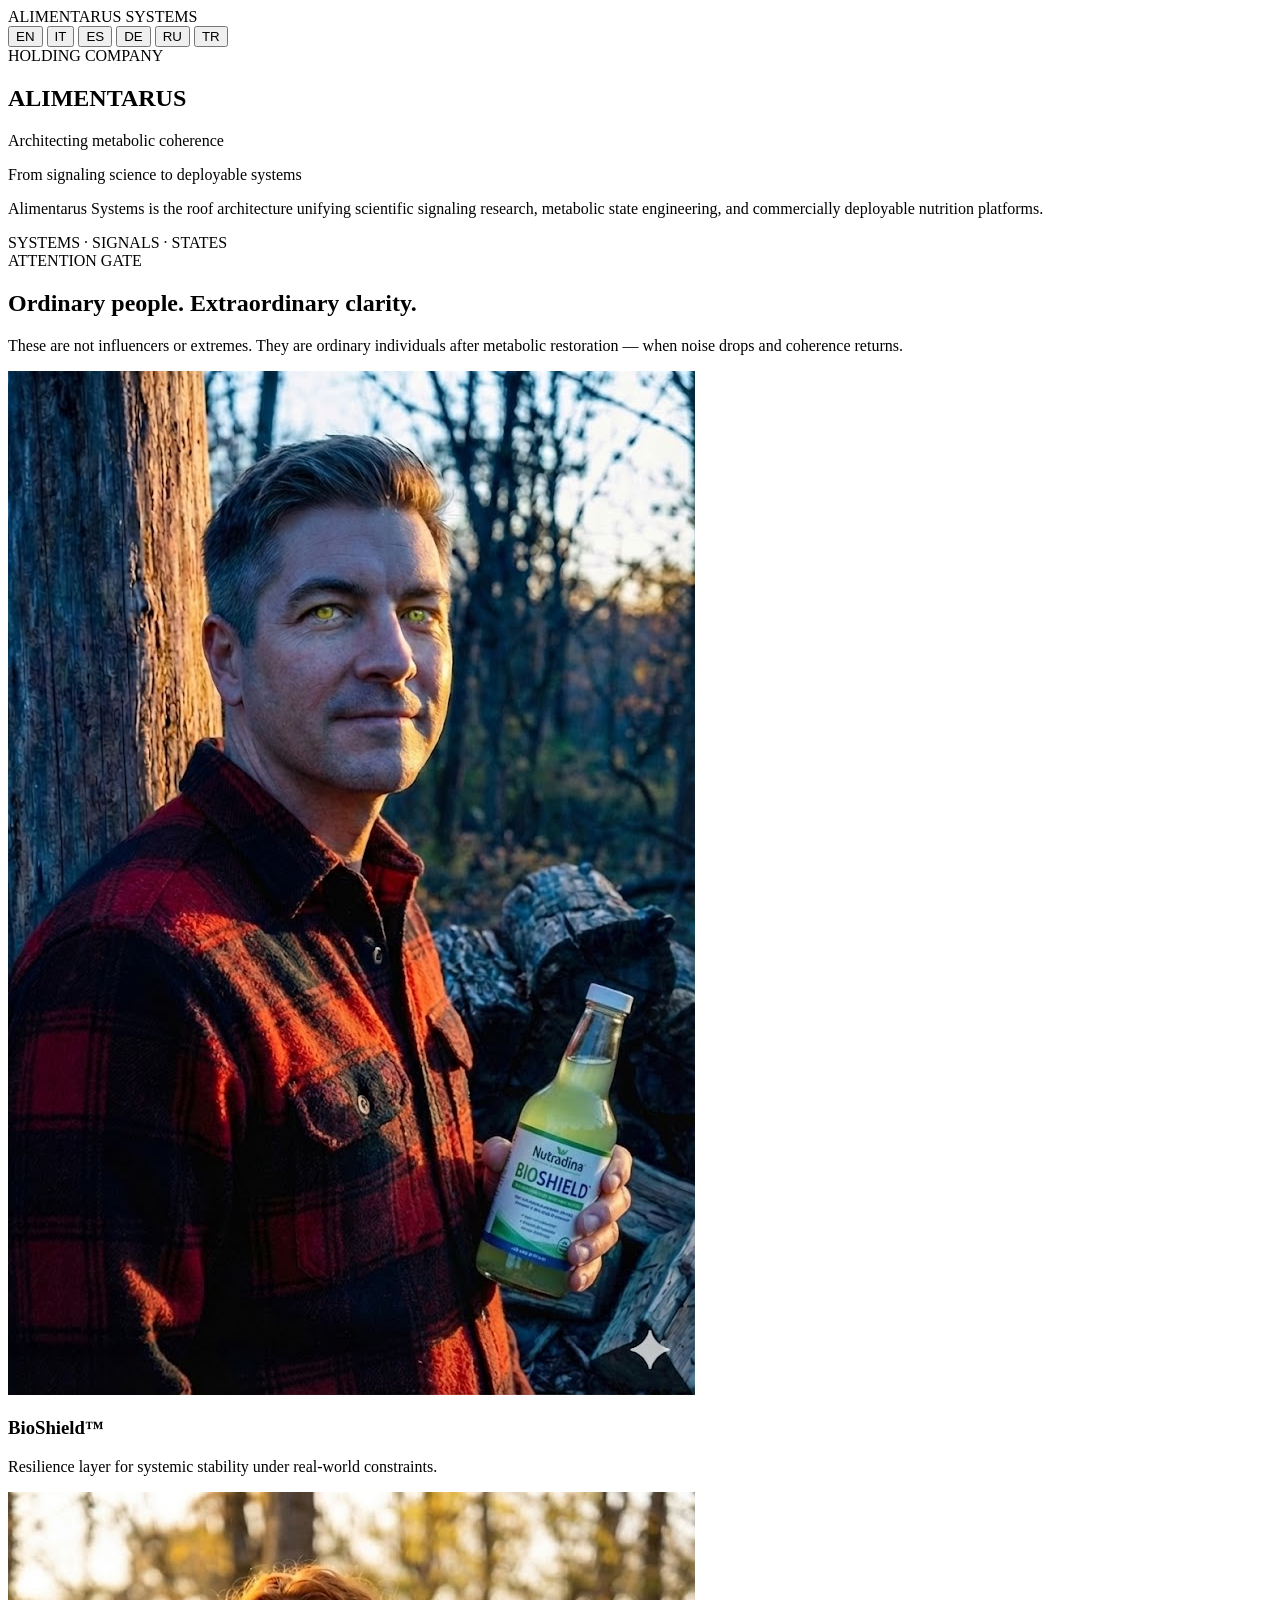
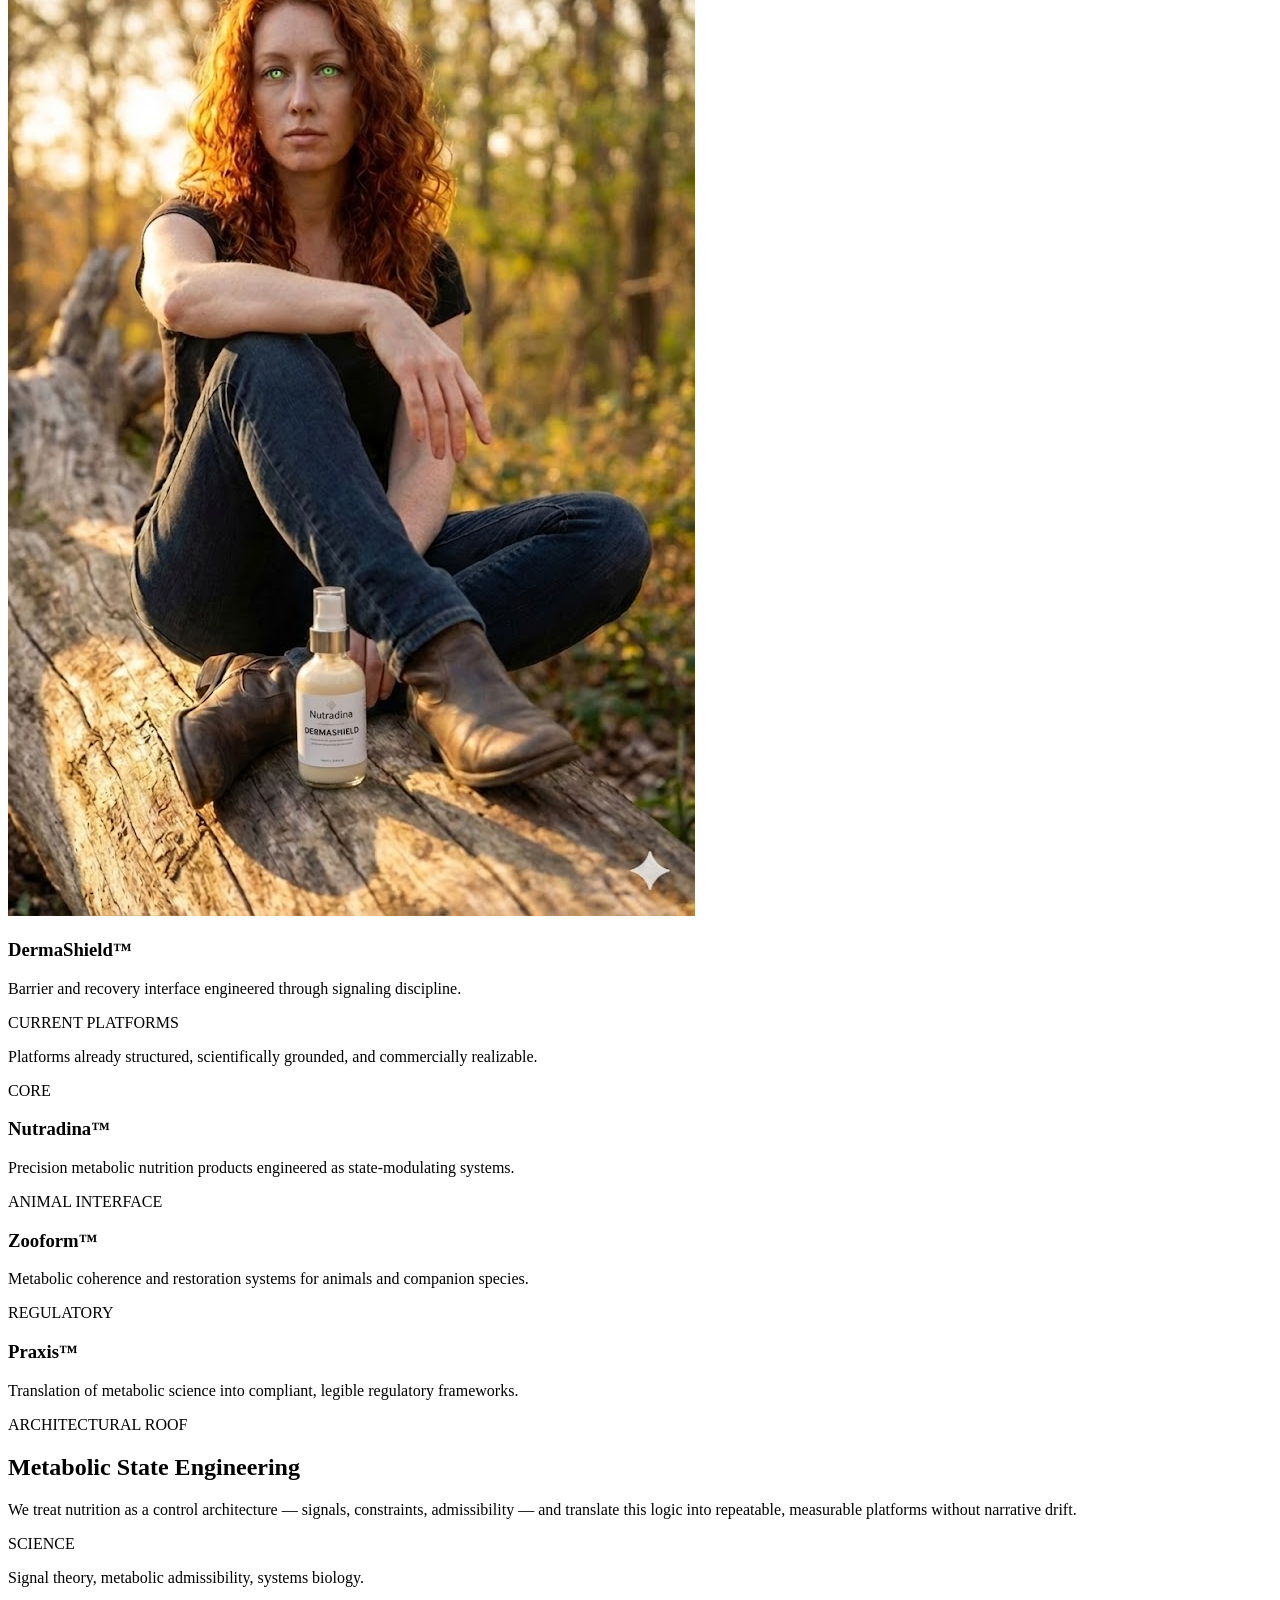
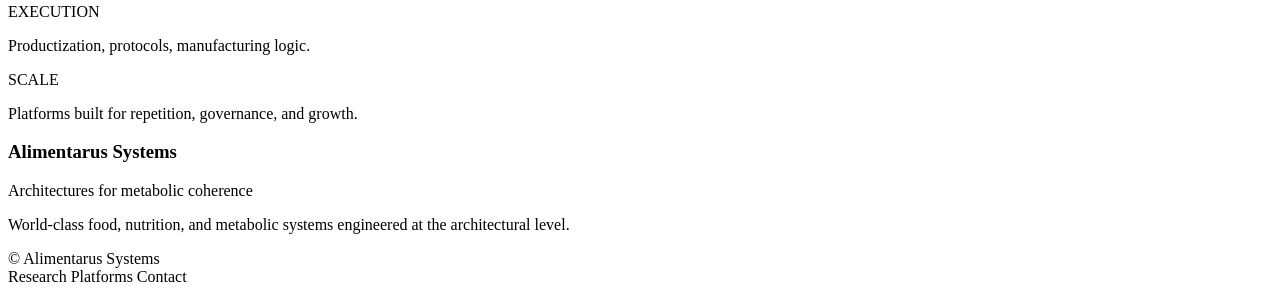
==== commit d9f9f96b: "Update index.html" ====
--- a/index.html
+++ b/index.html
@@ -11,7 +11,7 @@
   <link href="https://fonts.googleapis.com/css2?family=Inter:wght@400;500;600;700;800;900&family=Playfair+Display:ital,wght@0,500;0,600;0,700;1,500;1,600&display=swap" rel="stylesheet">
 
   <!-- Styles -->
-  <link rel="stylesheet" href="assets/style.css">
+  <link rel="stylesheet" href="assets/style2.css">
 </head>
 
 <body>
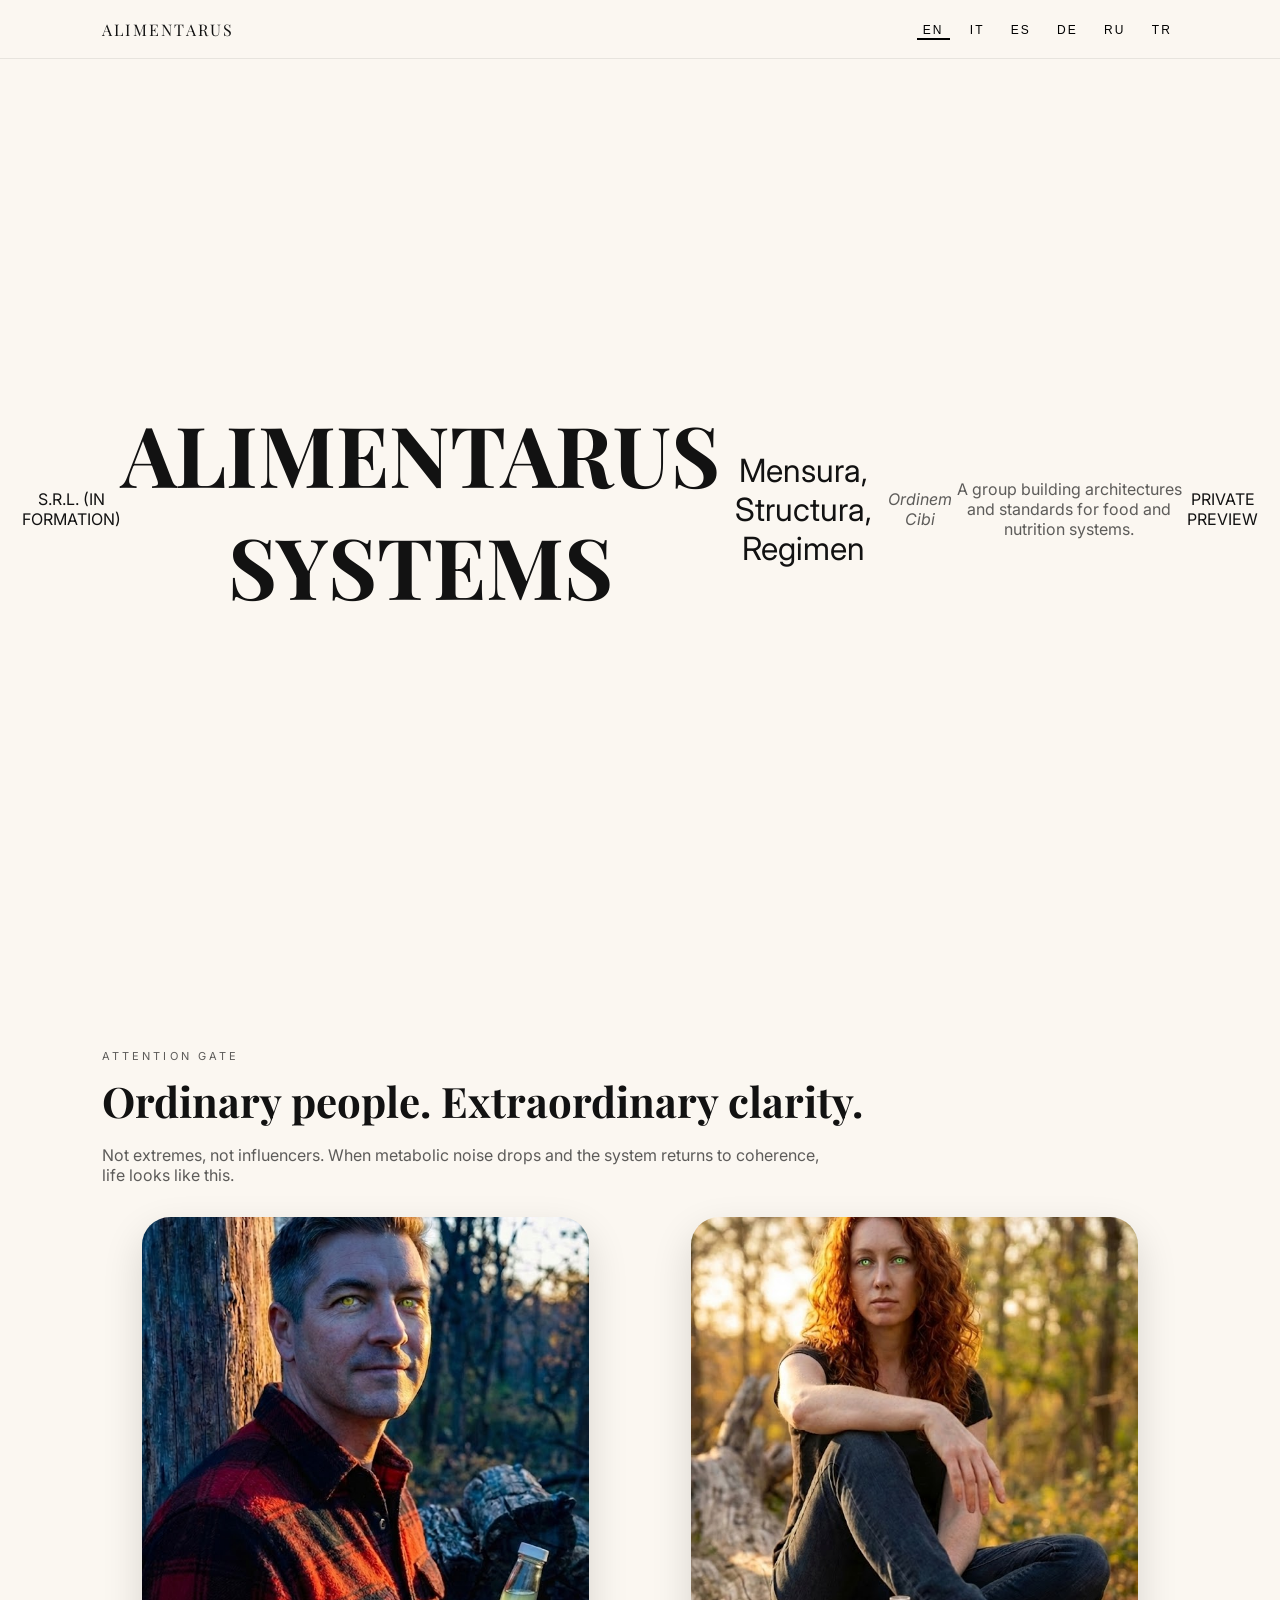
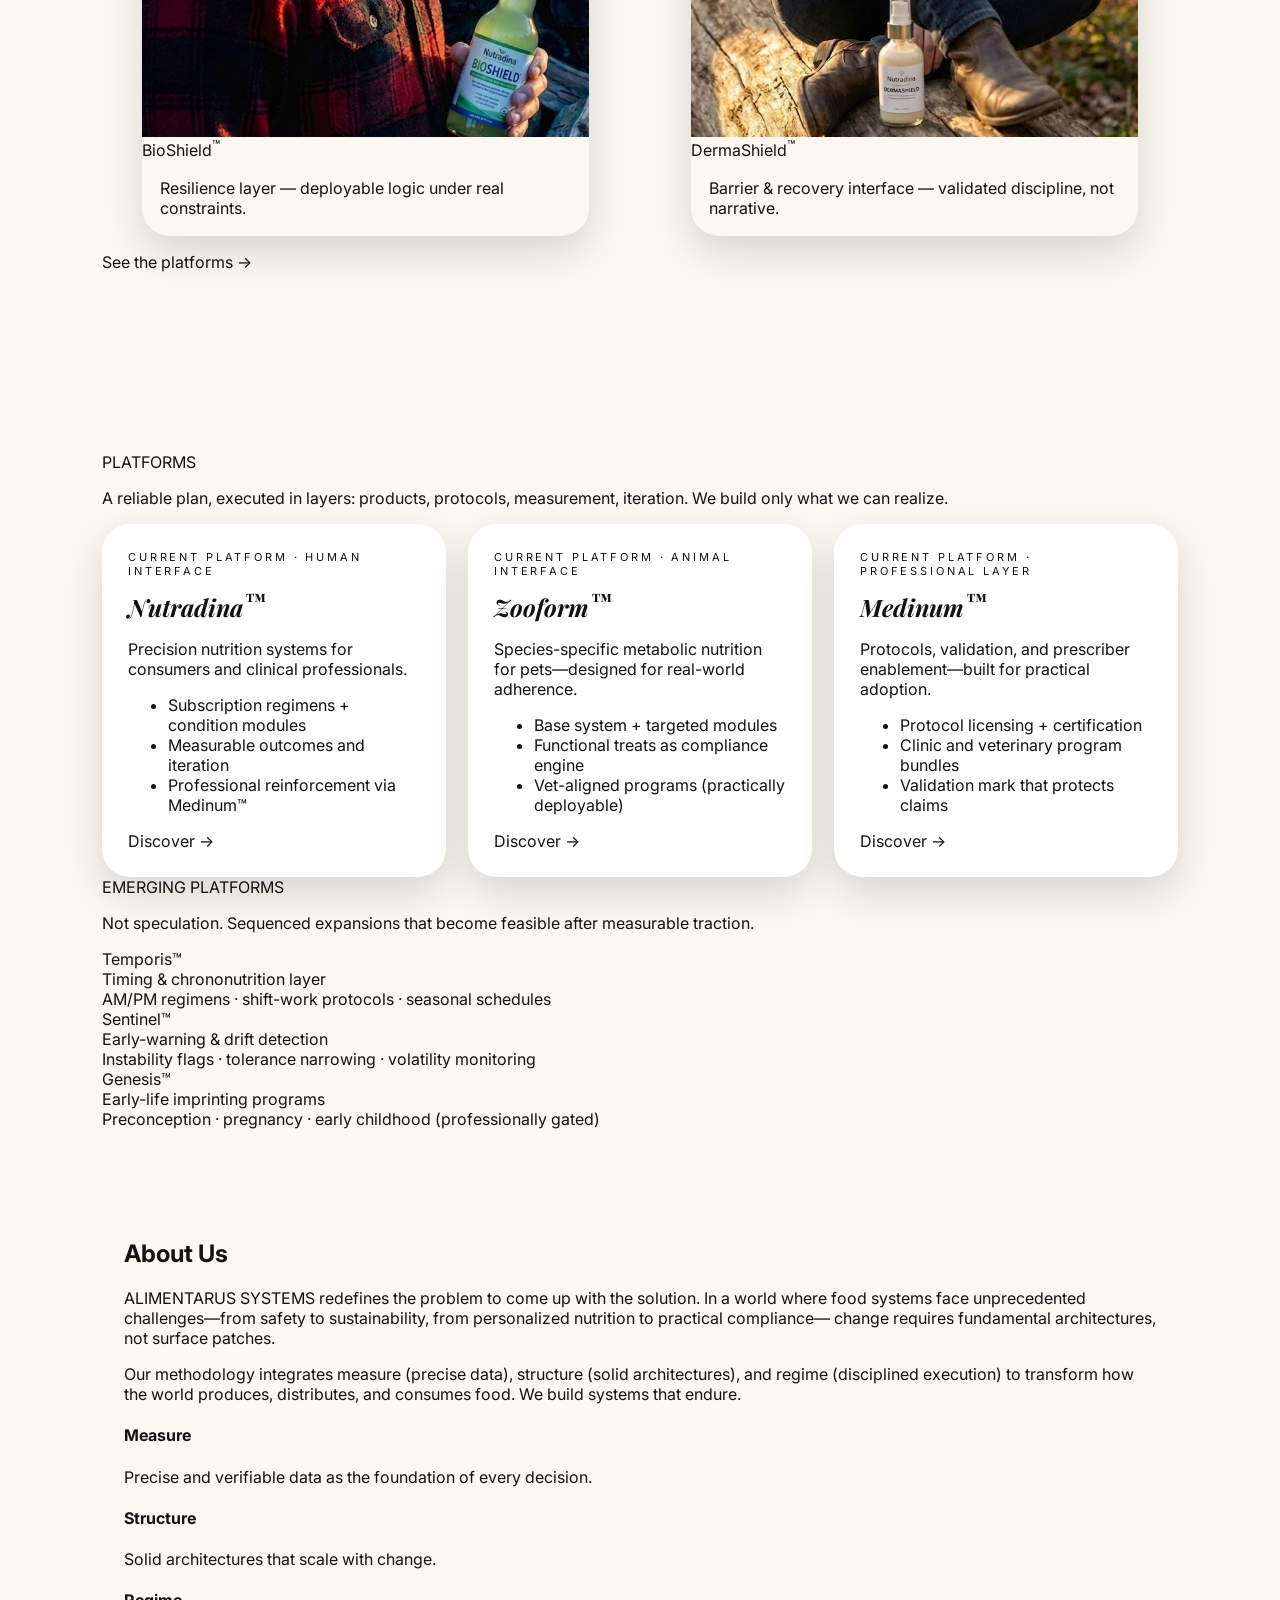
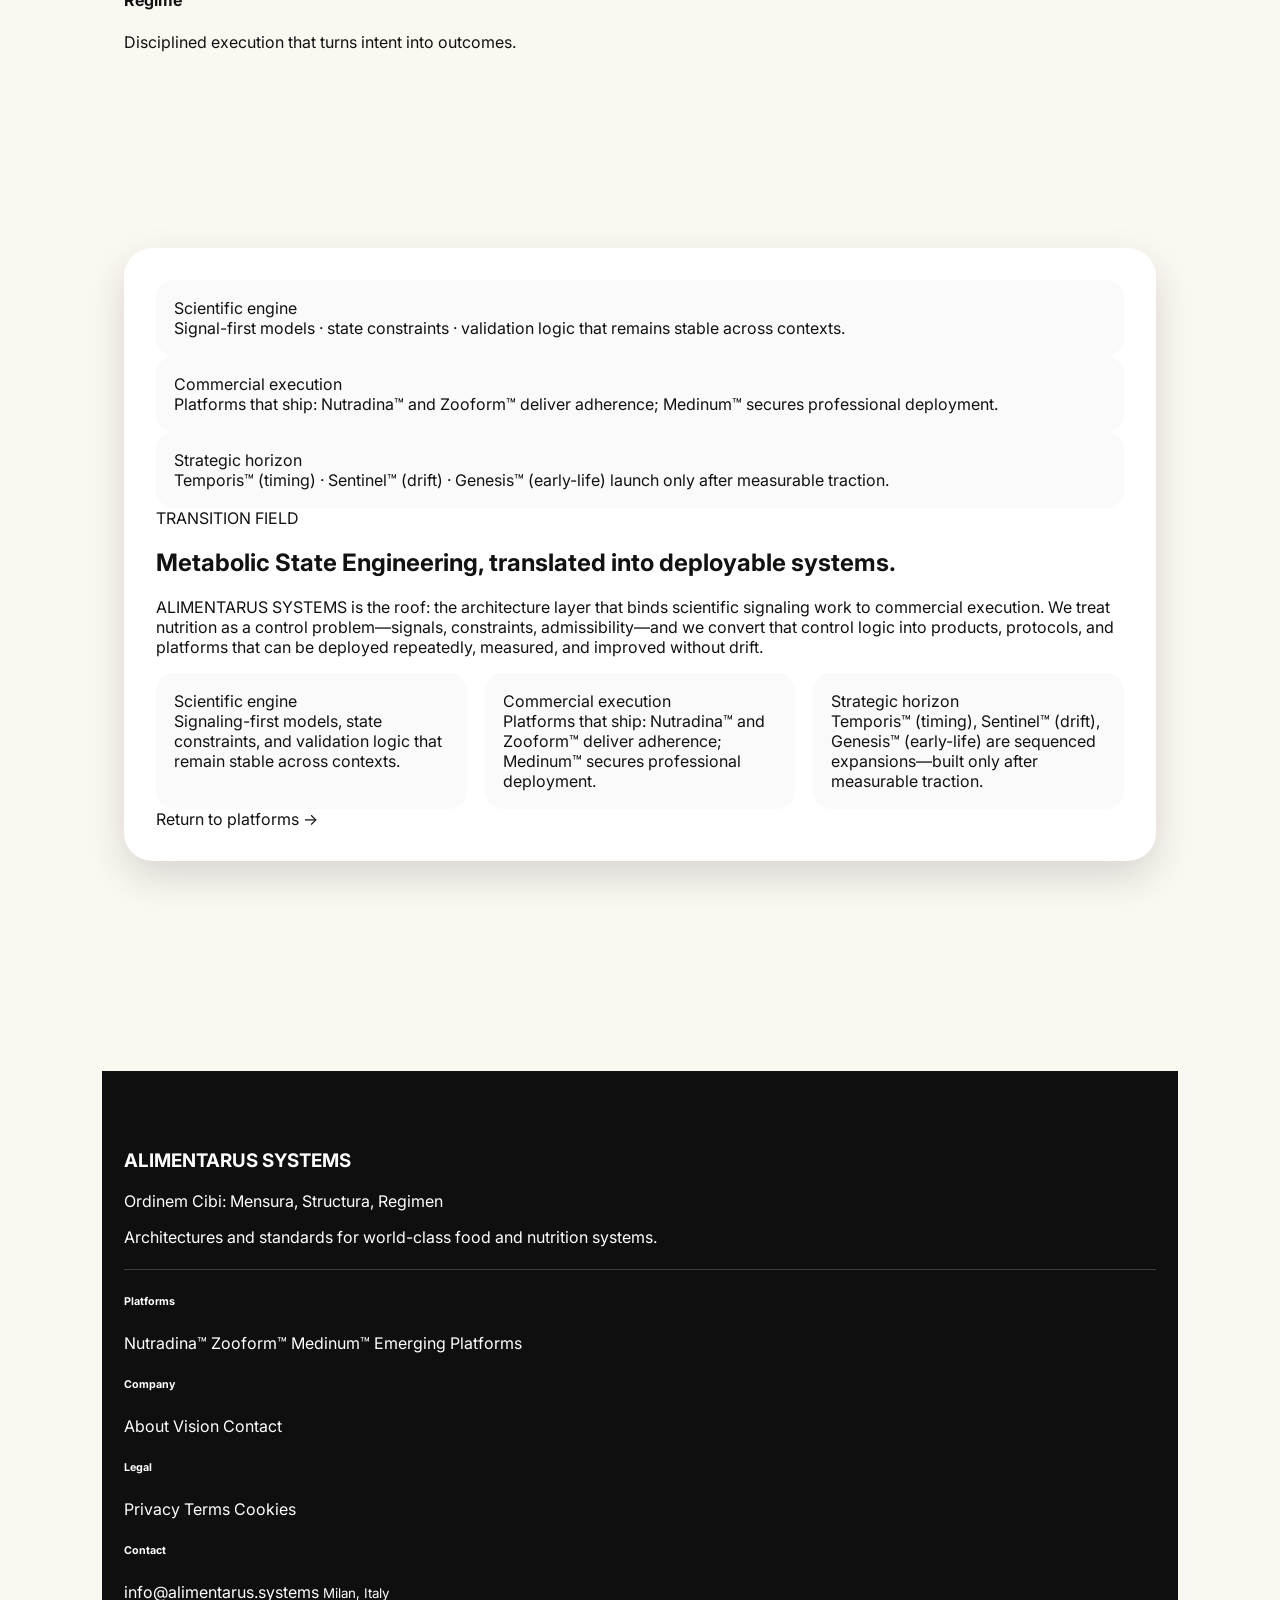
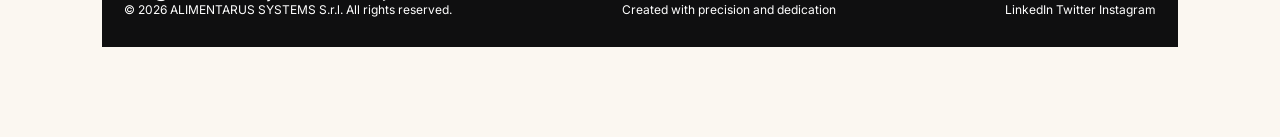
==== commit f14f96e5: "Update index.html" ====
--- a/index.html
+++ b/index.html
@@ -1,199 +1,879 @@
-<!DOCTYPE html>
+<!doctype html>
 <html lang="en">
 <head>
-  <meta charset="UTF-8" />
+  <meta charset="utf-8" />
   <meta name="viewport" content="width=device-width, initial-scale=1" />
   <title>Alimentarus Systems</title>
-
-  <!-- Fonts -->
+  <meta name="description" content="Architectures and standards for world-class food and nutrition systems." />
+  <meta http-equiv="Content-Language" content="en, it, es, de, ru, tr">
+
   <link rel="preconnect" href="https://fonts.googleapis.com">
   <link rel="preconnect" href="https://fonts.gstatic.com" crossorigin>
-  <link href="https://fonts.googleapis.com/css2?family=Inter:wght@400;500;600;700;800;900&family=Playfair+Display:ital,wght@0,500;0,600;0,700;1,500;1,600&display=swap" rel="stylesheet">
-
-  <!-- Styles -->
-  <link rel="stylesheet" href="assets/style2.css">
+  <link href="https://fonts.googleapis.com/css2?family=Inter:wght@400;500;600;700;800;900&family=Playfair+Display:wght@500;600;700&display=swap" rel="stylesheet">
+<link rel="stylesheet" href="assets/style.css">
 </head>
 
 <body>
-
-<!-- TOP BAR -->
-<header class="topbar">
-  <div class="topbar__inner">
-    <div class="brand">ALIMENTARUS SYSTEMS</div>
-    <nav class="lang-switch">
-      <button data-set-lang="en" class="active">EN</button>
-      <button data-set-lang="it">IT</button>
-      <button data-set-lang="es">ES</button>
-      <button data-set-lang="de">DE</button>
-      <button data-set-lang="ru">RU</button>
-      <button data-set-lang="tr">TR</button>
-    </nav>
+  <div class="topbar">
+    <div class="topbar__inner">
+      <div class="brand">ALIMENTARUS</div>
+
+      <!-- UPDATED: 6-language switch -->
+      <nav class="lang-switch" aria-label="Language">
+        <button type="button" data-set-lang="en" class="active">EN</button>
+        <button type="button" data-set-lang="it">IT</button>
+        <button type="button" data-set-lang="es">ES</button>
+        <button type="button" data-set-lang="de">DE</button>
+        <button type="button" data-set-lang="ru">RU</button>
+        <button type="button" data-set-lang="tr">TR</button>
+      </nav>
+    </div>
   </div>
-</header>
-
-<!-- HERO -->
-<section class="hero">
-  <div class="hero__inner">
-    <div class="hero__preline">HOLDING COMPANY</div>
-    <h1 class="hero__title">ALIMENTARUS</h1>
-    <p class="hero__motto">Architecting metabolic coherence</p>
-    <p class="hero__submotto">From signaling science to deployable systems</p>
+
+  <!-- HERO -->
+  <header class="hero" id="top">
+    <div class="hero__preline">S.R.L. (IN FORMATION)</div>
+
+    <h1 class="hero__title">
+      ALIMENTARUS<br/>SYSTEMS
+    </h1>
+
+    <div class="hero__motto">Mensura, Structura, Regimen</div>
+    <div class="hero__submotto">Ordinem Cibi</div>
+
+    <p class="hero__desc langblock" data-lang="en">
+      A group building architectures and standards for food and nutrition systems.
+    </p>
+    <p class="hero__desc langblock" data-lang="it" hidden>
+      Un gruppo che costruisce architetture e standard per sistemi alimentari e nutrizionali.
+    </p>
+    <p class="hero__desc langblock" data-lang="es" hidden>
+      Un grupo que construye arquitecturas y estándares para sistemas alimentarios y de nutrición.
+    </p>
+    <p class="hero__desc langblock" data-lang="de" hidden>
+      Eine Gruppe, die Architekturen und Standards für Ernährungs- und Lebensmittelsysteme entwickelt.
+    </p>
+    <p class="hero__desc langblock" data-lang="ru" hidden>
+      Группа, создающая архитектуры и стандарты для продовольственных и нутриционных систем.
+    </p>
+    <p class="hero__desc langblock" data-lang="tr" hidden>
+      Gıda ve beslenme sistemleri için mimari yapı ve standartlar geliştiren bir grup.
+    </p>
+
     <div class="hero__rule"></div>
-    <p class="hero__desc">
-      Alimentarus Systems is the roof architecture unifying scientific signaling research,
-      metabolic state engineering, and commercially deployable nutrition platforms.
-    </p>
-    <div class="hero__meta">SYSTEMS · SIGNALS · STATES</div>
+    <div class="hero__meta">PRIVATE PREVIEW</div>
+  </header>
+
+<section class="section attentiongate" id="attention">
+  <div class="wrap">
+    <div class="attentiongate__head">
+      <div class="kicker langblock" data-lang="en">ATTENTION GATE</div>
+      <div class="kicker langblock" data-lang="it" hidden>SOGLIA DI ATTENZIONE</div>
+      <div class="kicker langblock" data-lang="es" hidden">UMBRAL DE ATENCIÓN</div>
+      <div class="kicker langblock" data-lang="de" hidden">AUFMERKSAMKEITS-SCHWELLE</div>
+      <div class="kicker langblock" data-lang="ru" hidden">ПОРОГ ВНИМАНИЯ</div>
+      <div class="kicker langblock" data-lang="tr" hidden">DİKKAT EŞİĞİ</div>
+
+      <h2 class="h2">
+        <span class="langblock" data-lang="en">Ordinary people. Extraordinary clarity.</span>
+        <span class="langblock" data-lang="it" hidden>Persone ordinarie. Chiarezza straordinaria.</span>
+        <span class="langblock" data-lang="es" hidden>Personas normales. Claridad extraordinaria.</span>
+        <span class="langblock" data-lang="de" hidden>Gewöhnliche Menschen. Außergewöhnliche Klarheit.</span>
+        <span class="langblock" data-lang="ru" hidden>Обычные люди. Необычайная ясность.</span>
+        <span class="langblock" data-lang="tr" hidden>Sıradan insanlar. Olağanüstü berraklık.</span>
+      </h2>
+
+      <p class="lead">
+        <span class="langblock" data-lang="en">
+          Not extremes, not influencers. When metabolic noise drops and the system returns to coherence, life looks like this.
+        </span>
+        <span class="langblock" data-lang="it" hidden>
+          Non estremi, non influencer. Quando il rumore metabolico scende e il sistema torna coerente, la vita appare così.
+        </span>
+        <span class="langblock" data-lang="es" hidden>
+          No extremos, no influencers. Cuando baja el ruido metabólico y el sistema vuelve a la coherencia, la vida se ve así.
+        </span>
+        <span class="langblock" data-lang="de" hidden>
+          Keine Extreme, keine Influencer. Wenn metabolisches Rauschen sinkt und das System wieder kohärent wird, sieht das Leben so aus.
+        </span>
+        <span class="langblock" data-lang="ru" hidden>
+          Не крайности и не инфлюенсеры. Когда метаболический шум падает и система возвращается к согласованности, жизнь выглядит так.
+        </span>
+        <span class="langblock" data-lang="tr" hidden>
+          Ne uç örnekler, ne influencer’lar. Metabolik gürültü azalıp sistem yeniden tutarlılığa döndüğünde hayat böyle görünür.
+        </span>
+      </p>
+    </div>
+
+    <div class="attentiongate__grid">
+      <figure class="gatecard">
+        <div class="gatecard__media">
+          <img src="assets/metahuman-man-Bioshield.jpg" alt="Metabolic restoration — BioShield" loading="lazy">
+        </div>
+        <figcaption class="gatecard__cap">
+          <div class="gatecard__title">BioShield<sup>™</sup></div>
+          <div class="gatecard__text">
+            <span class="langblock" data-lang="en">Resilience layer — deployable logic under real constraints.</span>
+            <span class="langblock" data-lang="it" hidden>Strato di resilienza — logica attuabile sotto vincoli reali.</span>
+            <span class="langblock" data-lang="es" hidden>Capa de resiliencia — lógica desplegable bajo restricciones reales.</span>
+            <span class="langblock" data-lang="de" hidden>Resilienz-Ebene — umsetzbare Logik unter realen Zwängen.</span>
+            <span class="langblock" data-lang="ru" hidden>Слой устойчивости — применимая логика при реальных ограничениях.</span>
+            <span class="langblock" data-lang="tr" hidden>Dayanıklılık katmanı — gerçek kısıtlar altında uygulanabilir mantık.</span>
+          </div>
+        </figcaption>
+      </figure>
+
+      <figure class="gatecard">
+        <div class="gatecard__media">
+          <img src="assets/metahuman-woman-Dermashield.jpg" alt="Metabolic restoration — DermaShield" loading="lazy">
+        </div>
+        <figcaption class="gatecard__cap">
+          <div class="gatecard__title">DermaShield<sup>™</sup></div>
+          <div class="gatecard__text">
+            <span class="langblock" data-lang="en">Barrier & recovery interface — validated discipline, not narrative.</span>
+            <span class="langblock" data-lang="it" hidden>Interfaccia barriera & recupero — disciplina validata, non narrativa.</span>
+            <span class="langblock" data-lang="es" hidden>Interfaz barrera y recuperación — disciplina validada, no narrativa.</span>
+            <span class="langblock" data-lang="de" hidden>Barriere- & Regenerations-Interface — validierte Disziplin, keine Erzählung.</span>
+            <span class="langblock" data-lang="ru" hidden>Интерфейс барьера и восстановления — валидированная дисциплина, не повествование.</span>
+            <span class="langblock" data-lang="tr" hidden>Bariyer ve iyileşme arayüzü — anlatı değil, doğrulanmış disiplin.</span>
+          </div>
+        </figcaption>
+      </figure>
+    </div>
+
+    <div class="attentiongate__cta">
+      <a class="cta-link" href="#platforms">
+        <span class="langblock" data-lang="en">See the platforms →</span>
+        <span class="langblock" data-lang="it" hidden>Vedi le piattaforme →</span>
+        <span class="langblock" data-lang="es" hidden>Ver las plataformas →</span>
+        <span class="langblock" data-lang="de" hidden>Plattformen ansehen →</span>
+        <span class="langblock" data-lang="ru" hidden>Смотреть платформы →</span>
+        <span class="langblock" data-lang="tr" hidden>Platformları gör →</span>
+      </a>
+    </div>
   </div>
 </section>
 
-<!-- ATTENTION GATE -->
-<section class="section attentiongate">
-  <div class="wrap">
-    <div class="attentiongate__head">
-      <div class="kicker">ATTENTION GATE</div>
-      <h2 class="h2">Ordinary people. Extraordinary clarity.</h2>
-      <p class="lead">
-        These are not influencers or extremes.  
-        They are ordinary individuals after metabolic restoration — when noise drops and coherence returns.
-      </p>
-    </div>
-
-    <div class="attentiongate__grid">
-      <div class="gatecard">
-        <div class="gatecard__media">
-          <img src="assets/metahuman-man-Bioshield.jpg" alt="BioShield state">
-        </div>
-        <div class="gatecard__text">
-          <h3 class="gatecard__title">BioShield™</h3>
-          <p>Resilience layer for systemic stability under real-world constraints.</p>
+  
+  <!-- PLATFORMS -->
+  <section class="section" id="platforms">
+    <div class="section-head">
+      <div class="section-kicker">PLATFORMS</div>
+
+      <p class="section-lead langblock" data-lang="en">
+        A reliable plan, executed in layers: products, protocols, measurement, iteration. We build only what we can realize.
+      </p>
+      <p class="section-lead langblock" data-lang="it" hidden>
+        Un piano affidabile, realizzato per livelli: prodotti, protocolli, misurazione, iterazione. Costruiamo solo ciò che possiamo realizzare.
+      </p>
+      <p class="section-lead langblock" data-lang="es" hidden>
+        Un plan fiable, ejecutado por capas: productos, protocolos, medición, iteración. Construimos solo lo que podemos materializar.
+      </p>
+      <p class="section-lead langblock" data-lang="de" hidden>
+        Ein verlässlicher Plan in Schichten: Produkte, Protokolle, Messung, Iteration. Wir bauen nur, was wir umsetzen können.
+      </p>
+      <p class="section-lead langblock" data-lang="ru" hidden>
+        Надёжный план, реализуемый слоями: продукты, протоколы, измерения, итерации. Мы строим только то, что можем воплотить.
+      </p>
+      <p class="section-lead langblock" data-lang="tr" hidden>
+        Katmanlı, güvenilir bir plan: ürünler, protokoller, ölçüm, iterasyon. Yalnızca hayata geçirebileceğimiz şeyleri inşa ederiz.
+      </p>
+    </div>
+
+    <!-- CURRENT: 3 across -->
+    <div class="grid-3">
+      <article class="card card--accent" id="nutradina">
+        <div class="card__inner">
+          <div class="card__kicker langblock" data-lang="en">Current platform · Human interface</div>
+          <div class="card__kicker langblock" data-lang="it" hidden>Piattaforma attuale · Interfaccia umana</div>
+          <div class="card__kicker langblock" data-lang="es" hidden>Plataforma actual · Interfaz humana</div>
+          <div class="card__kicker langblock" data-lang="de" hidden>Aktuelle Plattform · Menschliche Schnittstelle</div>
+          <div class="card__kicker langblock" data-lang="ru" hidden>Текущая платформа · Интерфейс человека</div>
+          <div class="card__kicker langblock" data-lang="tr" hidden>Mevcut platform · İnsan arayüzü</div>
+
+          <h2 class="card__title platform-name">Nutradina<sup>™</sup></h2>
+
+          <p class="card__lead langblock" data-lang="en">
+            Precision nutrition systems for consumers and clinical professionals.
+          </p>
+          <p class="card__lead langblock" data-lang="it" hidden>
+            Sistemi di nutrizione di precisione per consumatori e professionisti clinici.
+          </p>
+          <p class="card__lead langblock" data-lang="es" hidden>
+            Sistemas de nutrición de precisión para consumidores y profesionales clínicos.
+          </p>
+          <p class="card__lead langblock" data-lang="de" hidden>
+            Präzisionsernährungssysteme für Verbraucher und klinische Fachkräfte.
+          </p>
+          <p class="card__lead langblock" data-lang="ru" hidden>
+            Системы точного питания для потребителей и клинических специалистов.
+          </p>
+          <p class="card__lead langblock" data-lang="tr" hidden>
+            Tüketiciler ve klinik profesyoneller için hassas beslenme sistemleri.
+          </p>
+
+          <ul class="bizlist langblock" data-lang="en">
+            <li>Subscription regimens + condition modules</li>
+            <li>Measurable outcomes and iteration</li>
+            <li>Professional reinforcement via Medinum™</li>
+          </ul>
+          <ul class="bizlist langblock" data-lang="it" hidden>
+            <li>Regimi in abbonamento + moduli condizione</li>
+            <li>Esiti misurabili e iterazione</li>
+            <li>Supporto professionale tramite Medinum™</li>
+          </ul>
+          <ul class="bizlist langblock" data-lang="es" hidden>
+            <li>Regímenes por suscripción + módulos por condición</li>
+            <li>Resultados medibles e iteración</li>
+            <li>Refuerzo profesional vía Medinum™</li>
+          </ul>
+          <ul class="bizlist langblock" data-lang="de" hidden>
+            <li>Abo-Regime + Zustandsmodule</li>
+            <li>Messbare Ergebnisse und Iteration</li>
+            <li>Fachliche Absicherung über Medinum™</li>
+          </ul>
+          <ul class="bizlist langblock" data-lang="ru" hidden>
+            <li>Подписные режимы + модульные решения по состояниям</li>
+            <li>Измеримые результаты и итерации</li>
+            <li>Профессиональная поддержка через Medinum™</li>
+          </ul>
+          <ul class="bizlist langblock" data-lang="tr" hidden>
+            <li>Abonelik rejimleri + durum modülleri</li>
+            <li>Ölçülebilir sonuçlar ve iterasyon</li>
+            <li>Medinum™ ile profesyonel destek</li>
+          </ul>
+
+          <a class="cta" href="#about">
+            <span class="langblock" data-lang="en">Discover</span>
+            <span class="langblock" data-lang="it" hidden>Scopri</span>
+            <span class="langblock" data-lang="es" hidden>Descubrir</span>
+            <span class="langblock" data-lang="de" hidden>Entdecken</span>
+            <span class="langblock" data-lang="ru" hidden>Открыть</span>
+            <span class="langblock" data-lang="tr" hidden>Keşfet</span>
+            <span class="arrow">→</span>
+          </a>
+        </div>
+      </article>
+
+      <article class="card card--accent" id="zooform">
+        <div class="card__inner">
+          <div class="card__kicker langblock" data-lang="en">Current platform · Animal interface</div>
+          <div class="card__kicker langblock" data-lang="it" hidden>Piattaforma attuale · Interfaccia animale</div>
+          <div class="card__kicker langblock" data-lang="es" hidden>Plataforma actual · Interfaz animal</div>
+          <div class="card__kicker langblock" data-lang="de" hidden>Aktuelle Plattform · Tierische Schnittstelle</div>
+          <div class="card__kicker langblock" data-lang="ru" hidden>Текущая платформа · Интерфейс животных</div>
+          <div class="card__kicker langblock" data-lang="tr" hidden>Mevcut platform · Hayvan arayüzü</div>
+
+          <h2 class="card__title platform-name">Zooform<sup>™</sup></h2>
+
+          <p class="card__lead langblock" data-lang="en">
+            Species-specific metabolic nutrition for pets—designed for real-world adherence.
+          </p>
+          <p class="card__lead langblock" data-lang="it" hidden>
+            Nutrizione metabolica specie-specifica per animali da compagnia—progettata per l’aderenza reale.
+          </p>
+          <p class="card__lead langblock" data-lang="es" hidden>
+            Nutrición metabólica específica por especie para mascotas—diseñada para la adherencia real.
+          </p>
+          <p class="card__lead langblock" data-lang="de" hidden>
+            Artspezifische metabolische Ernährung für Haustiere—für echte Alltags-Compliance entwickelt.
+          </p>
+          <p class="card__lead langblock" data-lang="ru" hidden>
+            Видоспецифичное метаболическое питание для домашних животных—с расчётом на реальную приверженность.
+          </p>
+          <p class="card__lead langblock" data-lang="tr" hidden>
+            Evcil hayvanlar için tür-özel metabolik beslenme—gerçek yaşam uyumu için tasarlandı.
+          </p>
+
+          <ul class="bizlist langblock" data-lang="en">
+            <li>Base system + targeted modules</li>
+            <li>Functional treats as compliance engine</li>
+            <li>Vet-aligned programs (practically deployable)</li>
+          </ul>
+          <ul class="bizlist langblock" data-lang="it" hidden>
+            <li>Sistema base + moduli mirati</li>
+            <li>Snack funzionali come motore di aderenza</li>
+            <li>Programmi allineati al veterinario (realizzabili)</li>
+          </ul>
+          <ul class="bizlist langblock" data-lang="es" hidden>
+            <li>Sistema base + módulos específicos</li>
+            <li>Premios funcionales como motor de adherencia</li>
+            <li>Programas alineados con veterinarios (implementables)</li>
+          </ul>
+          <ul class="bizlist langblock" data-lang="de" hidden>
+            <li>Basissystem + Zielmodule</li>
+            <li>Funktionale Treats als Compliance-Motor</li>
+            <li>Veterinär-nahe Programme (praktisch umsetzbar)</li>
+          </ul>
+          <ul class="bizlist langblock" data-lang="ru" hidden>
+            <li>Базовая система + целевые модули</li>
+            <li>Функциональные лакомства как двигатель приверженности</li>
+            <li>Программы, согласованные с ветеринарной практикой</li>
+          </ul>
+          <ul class="bizlist langblock" data-lang="tr" hidden>
+            <li>Temel sistem + hedef modüller</li>
+            <li>Uyum motoru olarak fonksiyonel ödüller</li>
+            <li>Veteriner uyumlu programlar (pratik uygulanabilir)</li>
+          </ul>
+
+          <a class="cta" href="#about">
+            <span class="langblock" data-lang="en">Discover</span>
+            <span class="langblock" data-lang="it" hidden>Scopri</span>
+            <span class="langblock" data-lang="es" hidden>Descubrir</span>
+            <span class="langblock" data-lang="de" hidden>Entdecken</span>
+            <span class="langblock" data-lang="ru" hidden>Открыть</span>
+            <span class="langblock" data-lang="tr" hidden>Keşfet</span>
+            <span class="arrow">→</span>
+          </a>
+        </div>
+      </article>
+
+      <article class="card card--accent" id="medinum">
+        <div class="card__inner">
+          <div class="card__kicker langblock" data-lang="en">Current platform · Professional layer</div>
+          <div class="card__kicker langblock" data-lang="it" hidden>Piattaforma attuale · Livello professionale</div>
+          <div class="card__kicker langblock" data-lang="es" hidden>Plataforma actual · Capa profesional</div>
+          <div class="card__kicker langblock" data-lang="de" hidden>Aktuelle Plattform · Professionelle Ebene</div>
+          <div class="card__kicker langblock" data-lang="ru" hidden>Текущая платформа · Профессиональный слой</div>
+          <div class="card__kicker langblock" data-lang="tr" hidden>Mevcut platform · Profesyonel katman</div>
+
+          <h2 class="card__title platform-name">Medinum<sup>™</sup></h2>
+
+          <p class="card__lead langblock" data-lang="en">
+            Protocols, validation, and prescriber enablement—built for practical adoption.
+          </p>
+          <p class="card__lead langblock" data-lang="it" hidden>
+            Protocolli, validazione e abilitazione prescrittiva—pensati per un’adozione reale.
+          </p>
+          <p class="card__lead langblock" data-lang="es" hidden>
+            Protocolos, validación y habilitación de prescripción—diseñados para adopción real.
+          </p>
+          <p class="card__lead langblock" data-lang="de" hidden>
+            Protokolle, Validierung und Prescriber-Enablement—für reale Implementierung gebaut.
+          </p>
+          <p class="card__lead langblock" data-lang="ru" hidden>
+            Протоколы, валидация и инструменты для назначений—для практического внедрения.
+          </p>
+          <p class="card__lead langblock" data-lang="tr" hidden>
+            Protokoller, doğrulama ve reçeteleyici yetkilendirme—pratik benimseme için tasarlandı.
+          </p>
+
+          <ul class="bizlist langblock" data-lang="en">
+            <li>Protocol licensing + certification</li>
+            <li>Clinic and veterinary program bundles</li>
+            <li>Validation mark that protects claims</li>
+          </ul>
+          <ul class="bizlist langblock" data-lang="it" hidden>
+            <li>Licenza protocolli + certificazione</li>
+            <li>Programmi clinici e veterinari</li>
+            <li>Marchio di validazione per claim robusti</li>
+          </ul>
+          <ul class="bizlist langblock" data-lang="es" hidden>
+            <li>Licenciamiento de protocolos + certificación</li>
+            <li>Paquetes para clínicas y veterinarias</li>
+            <li>Sello de validación que protege los claims</li>
+          </ul>
+          <ul class="bizlist langblock" data-lang="de" hidden>
+            <li>Protokoll-Lizenzierung + Zertifizierung</li>
+            <li>Programme für Kliniken und Veterinärpraxen</li>
+            <li>Validierungszeichen zur Absicherung von Claims</li>
+          </ul>
+          <ul class="bizlist langblock" data-lang="ru" hidden>
+            <li>Лицензирование протоколов + сертификация</li>
+            <li>Пакеты для клиник и ветеринарных практик</li>
+            <li>Знак валидации для защиты заявлений</li>
+          </ul>
+          <ul class="bizlist langblock" data-lang="tr" hidden>
+            <li>Protokol lisansı + sertifikasyon</li>
+            <li>Klinik ve veteriner program paketleri</li>
+            <li>İddiaları koruyan doğrulama işareti</li>
+          </ul>
+
+          <a class="cta" href="#about">
+            <span class="langblock" data-lang="en">Discover</span>
+            <span class="langblock" data-lang="it" hidden>Scopri</span>
+            <span class="langblock" data-lang="es" hidden>Descubrir</span>
+            <span class="langblock" data-lang="de" hidden>Entdecken</span>
+            <span class="langblock" data-lang="ru" hidden>Открыть</span>
+            <span class="langblock" data-lang="tr" hidden>Keşfet</span>
+            <span class="arrow">→</span>
+          </a>
+        </div>
+      </article>
+    </div>
+
+    <!-- EMERGING (second-hero / focus band) -->
+    <div class="focusband" id="emerging">
+      <div class="focusband__inner">
+        <div class="vision">
+          <div class="vision__head">
+            <div class="vision__kicker">EMERGING PLATFORMS</div>
+
+            <p class="vision__lead langblock" data-lang="en">
+              Not speculation. Sequenced expansions that become feasible after measurable traction.
+            </p>
+            <p class="vision__lead langblock" data-lang="it" hidden>
+              Non è speculazione. Estensioni sequenziate, possibili dopo trazione misurabile.
+            </p>
+            <p class="vision__lead langblock" data-lang="es" hidden>
+              No es especulación. Expansiones secuenciadas que se vuelven viables con tracción medible.
+            </p>
+            <p class="vision__lead langblock" data-lang="de" hidden>
+              Keine Spekulation. Sequenzierte Erweiterungen, die nach messbarer Traktion realistisch werden.
+            </p>
+            <p class="vision__lead langblock" data-lang="ru" hidden>
+              Это не спекуляция. Последовательные расширения, становящиеся реализуемыми после измеримой тракции.
+            </p>
+            <p class="vision__lead langblock" data-lang="tr" hidden>
+              Bu bir spekülasyon değil. Ölçülebilir ivmeden sonra uygulanabilir hâle gelen, sıralı genişlemeler.
+            </p>
+          </div>
+
+          <!-- -->
+          <div class="signalstrip" aria-hidden="true"></div>
+          <!-- -->
+
+          <div class="mini-3">
+            <article class="mini">
+              <div class="mini__title">Temporis™</div>
+              <div class="mini__sub langblock" data-lang="en">Timing & chrononutrition layer</div>
+              <div class="mini__sub langblock" data-lang="it" hidden>Livello di timing e crononutrizione</div>
+              <div class="mini__sub langblock" data-lang="es" hidden>Capa de timing y crononutrición</div>
+              <div class="mini__sub langblock" data-lang="de" hidden>Timing- und Chrononutrition-Ebene</div>
+              <div class="mini__sub langblock" data-lang="ru" hidden>Слой тайминга и хрононтриции</div>
+              <div class="mini__sub langblock" data-lang="tr" hidden>Zamanlama ve kronobeslenme katmanı</div>
+
+              <div class="mini__bullets langblock" data-lang="en">AM/PM regimens · shift-work protocols · seasonal schedules</div>
+              <div class="mini__bullets langblock" data-lang="it" hidden>Regimi AM/PM · protocolli turnisti · schedulazione stagionale</div>
+              <div class="mini__bullets langblock" data-lang="es" hidden>Regímenes AM/PM · protocolos para turnos · calendarios estacionales</div>
+              <div class="mini__bullets langblock" data-lang="de" hidden>AM/PM-Regime · Schichtarbeit-Protokolle · saisonale Zeitpläne</div>
+              <div class="mini__bullets langblock" data-lang="ru" hidden>AM/PM-режимы · протоколы для сменной работы · сезонные расписания</div>
+              <div class="mini__bullets langblock" data-lang="tr" hidden>AM/PM rejimleri · vardiya protokolleri · mevsimsel takvimler</div>
+            </article>
+
+            <article class="mini">
+              <div class="mini__title">Sentinel™</div>
+              <div class="mini__sub langblock" data-lang="en">Early-warning & drift detection</div>
+              <div class="mini__sub langblock" data-lang="it" hidden>Allerta precoce e deriva metabolica</div>
+              <div class="mini__sub langblock" data-lang="es" hidden>Alerta temprana y detección de deriva</div>
+              <div class="mini__sub langblock" data-lang="de" hidden>Frühwarnung & Drift-Erkennung</div>
+              <div class="mini__sub langblock" data-lang="ru" hidden>Раннее предупреждение и выявление дрейфа</div>
+              <div class="mini__sub langblock" data-lang="tr" hidden>Erken uyarı ve sapma tespiti</div>
+
+              <div class="mini__bullets langblock" data-lang="en">Instability flags · tolerance narrowing · volatility monitoring</div>
+              <div class="mini__bullets langblock" data-lang="it" hidden>Indicatori instabilità · tolleranza in calo · monitoraggio volatilità</div>
+              <div class="mini__bullets langblock" data-lang="es" hidden>Señales de inestabilidad · tolerancia en estrechamiento · monitoreo de volatilidad</div>
+              <div class="mini__bullets langblock" data-lang="de" hidden>Instabilitäts-Marker · Toleranzverengung · Volatilitäts-Monitoring</div>
+              <div class="mini__bullets langblock" data-lang="ru" hidden>Флаги нестабильности · сужение переносимости · мониторинг волатильности</div>
+              <div class="mini__bullets langblock" data-lang="tr" hidden>İstikrarsızlık işaretleri · tolerans daralması · volatilite izleme</div>
+            </article>
+
+            <article class="mini">
+              <div class="mini__title">Genesis™</div>
+              <div class="mini__sub langblock" data-lang="en">Early-life imprinting programs</div>
+              <div class="mini__sub langblock" data-lang="it" hidden>Programmi di imprinting precoce</div>
+              <div class="mini__sub langblock" data-lang="es" hidden>Programas de impronta temprana</div>
+              <div class="mini__sub langblock" data-lang="de" hidden>Programme für frühe Prägung</div>
+              <div class="mini__sub langblock" data-lang="ru" hidden>Программы раннего импринтинга</div>
+              <div class="mini__sub langblock" data-lang="tr" hidden>Erken dönem iz programları</div>
+
+              <div class="mini__bullets langblock" data-lang="en">Preconception · pregnancy · early childhood (professionally gated)</div>
+              <div class="mini__bullets langblock" data-lang="it" hidden>Preconcepimento · gravidanza · prima infanzia (con supervisione)</div>
+              <div class="mini__bullets langblock" data-lang="es" hidden>Preconcepción · embarazo · primera infancia (con supervisión profesional)</div>
+              <div class="mini__bullets langblock" data-lang="de" hidden>Präkonzeption · Schwangerschaft · frühe Kindheit (professionell geführt)</div>
+              <div class="mini__bullets langblock" data-lang="ru" hidden>Прегравидарный период · беременность · раннее детство (под профессиональным контролем)</div>
+              <div class="mini__bullets langblock" data-lang="tr" hidden>Gebelik öncesi · gebelik · erken çocukluk (profesyonel kontrollü)</div>
+            </article>
+          </div>
         </div>
       </div>
-
-      <div class="gatecard">
-        <div class="gatecard__media">
-          <img src="assets/metahuman-woman-Dermashield.jpg" alt="DermaShield state">
-        </div>
-        <div class="gatecard__text">
-          <h3 class="gatecard__title">DermaShield™</h3>
-          <p>Barrier and recovery interface engineered through signaling discipline.</p>
-        </div>
+    </div>
+
+  <!-- ABOUT -->
+  <section class="section about" id="about">
+    <h2 class="about__title langblock" data-lang="en">About Us</h2>
+    <h2 class="about__title langblock" data-lang="it" hidden>Chi siamo</h2>
+    <h2 class="about__title langblock" data-lang="es" hidden>Quiénes somos</h2>
+    <h2 class="about__title langblock" data-lang="de" hidden>Über uns</h2>
+    <h2 class="about__title langblock" data-lang="ru" hidden>О нас</h2>
+    <h2 class="about__title langblock" data-lang="tr" hidden>Hakkımızda</h2>
+
+    <div class="about__copy langblock" data-lang="en">
+      <p>
+        ALIMENTARUS SYSTEMS redefines the problem to come up with the solution. In a world where food systems face
+        unprecedented challenges—from safety to sustainability, from personalized nutrition to practical compliance—
+        change requires fundamental architectures, not surface patches.
+      </p>
+      <p>
+        Our methodology integrates measure (precise data), structure (solid architectures), and regime (disciplined
+        execution) to transform how the world produces, distributes, and consumes food. We build systems that endure.
+      </p>
+    </div>
+
+    <div class="about__copy langblock" data-lang="it" hidden>
+      <p>
+        ALIMENTARUS SYSTEMS ridefinisce il problema per arrivare alla soluzione. In un mondo in cui i sistemi alimentari
+        affrontano sfide senza precedenti—dalla sicurezza alla sostenibilità, dalla nutrizione personalizzata alla compliance reale—
+        il cambiamento richiede architetture fondamentali, non correzioni superficiali.
+      </p>
+      <p>
+        La nostra metodologia integra misura (dati precisi), struttura (architetture solide) e regime (esecuzione disciplinata)
+        per trasformare come il mondo produce, distribuisce e consuma cibo. Costruiamo sistemi che durano.
+      </p>
+    </div>
+
+    <div class="about__copy langblock" data-lang="es" hidden>
+      <p>
+        ALIMENTARUS SYSTEMS redefine el problema para llegar a la solución. En un mundo donde los sistemas alimentarios
+        afrontan desafíos sin precedentes—de la seguridad a la sostenibilidad, de la nutrición personalizada a la adherencia práctica—
+        el cambio requiere arquitecturas fundamentales, no parches superficiales.
+      </p>
+      <p>
+        Nuestra metodología integra medida (datos precisos), estructura (arquitecturas sólidas) y régimen (ejecución disciplinada)
+        para transformar cómo el mundo produce, distribuye y consume alimentos. Construimos sistemas que perduran.
+      </p>
+    </div>
+
+    <div class="about__copy langblock" data-lang="de" hidden>
+      <p>
+        ALIMENTARUS SYSTEMS definiert das Problem neu, um zur Lösung zu kommen. In einer Welt, in der Lebensmittelsysteme
+        beispiellosen Herausforderungen begegnen—von Sicherheit bis Nachhaltigkeit, von personalisierter Ernährung bis praktischer Compliance—
+        braucht Wandel grundlegende Architekturen, keine oberflächlichen Patches.
+      </p>
+      <p>
+        Unsere Methodik verbindet Messung (präzise Daten), Struktur (solide Architekturen) und Regime (disziplinierte Umsetzung),
+        um zu verändern, wie die Welt Lebensmittel produziert, verteilt und konsumiert. Wir bauen Systeme mit Bestand.
+      </p>
+    </div>
+
+    <div class="about__copy langblock" data-lang="ru" hidden>
+      <p>
+        ALIMENTARUS SYSTEMS переопределяет постановку задачи, чтобы прийти к решению. В мире, где продовольственные системы
+        сталкиваются с беспрецедентными вызовами—от безопасности до устойчивости, от персонализированного питания до практической приверженности—
+        изменения требуют фундаментальных архитектур, а не поверхностных «заплаток».
+      </p>
+      <p>
+        Наша методология объединяет меру (точные данные), структуру (надёжные архитектуры) и режим (дисциплинированное исполнение),
+        чтобы изменить то, как мир производит, распределяет и потребляет пищу. Мы строим системы, которые выдерживают время.
+      </p>
+    </div>
+
+    <div class="about__copy langblock" data-lang="tr" hidden>
+      <p>
+        ALIMENTARUS SYSTEMS, çözüme ulaşmak için problemi yeniden tanımlar. Gıda sistemleri; güvenlikten sürdürülebilirliğe,
+        kişiselleştirilmiş beslenmeden pratik uyuma kadar benzeri görülmemiş zorluklarla karşı karşıyayken,
+        değişim yüzeysel yamalarla değil, temel mimarilerle gelir.
+      </p>
+      <p>
+        Metodolojimiz; ölçüm (kesin veri), yapı (sağlam mimari) ve rejimi (disiplinli icra) birleştirerek,
+        dünyanın gıdayı üretme, dağıtma ve tüketme biçimini dönüştürür. Dayanan sistemler kurarız.
+      </p>
+    </div>
+
+    <div class="tri" aria-label="Three pillars">
+      <div class="tri__item">
+        <h4>Measure</h4>
+        <p class="langblock" data-lang="en">Precise and verifiable data as the foundation of every decision.</p>
+        <p class="langblock" data-lang="it" hidden>Dati precisi e verificabili come fondamento di ogni decisione.</p>
+        <p class="langblock" data-lang="es" hidden>Datos precisos y verificables como base de cada decisión.</p>
+        <p class="langblock" data-lang="de" hidden>Präzise, überprüfbare Daten als Fundament jeder Entscheidung.</p>
+        <p class="langblock" data-lang="ru" hidden>Точные и проверяемые данные как основа каждого решения.</p>
+        <p class="langblock" data-lang="tr" hidden>Her kararın temeli olarak kesin ve doğrulanabilir veri.</p>
       </div>
+
+      <div class="tri__item">
+        <h4>Structure</h4>
+        <p class="langblock" data-lang="en">Solid architectures that scale with change.</p>
+        <p class="langblock" data-lang="it" hidden>Architetture solide che scalano con il cambiamento.</p>
+        <p class="langblock" data-lang="es" hidden>Arquitecturas sólidas que escalan con el cambio.</p>
+        <p class="langblock" data-lang="de" hidden>Solide Architekturen, die mit Veränderung skalieren.</p>
+        <p class="langblock" data-lang="ru" hidden>Надёжные архитектуры, масштабируемые вместе с изменениями.</p>
+        <p class="langblock" data-lang="tr" hidden>Değişimle birlikte ölçeklenen sağlam mimariler.</p>
+      </div>
+
+      <div class="tri__item">
+        <h4>Regime</h4>
+        <p class="langblock" data-lang="en">Disciplined execution that turns intent into outcomes.</p>
+        <p class="langblock" data-lang="it" hidden>Esecuzione disciplinata che trasforma l’intento in risultati.</p>
+        <p class="langblock" data-lang="es" hidden>Ejecución disciplinada que convierte la intención en resultados.</p>
+        <p class="langblock" data-lang="de" hidden>Disziplinierte Umsetzung, die Absicht in Ergebnisse übersetzt.</p>
+        <p class="langblock" data-lang="ru" hidden>Дисциплинированное исполнение, превращающее замысел в результаты.</p>
+        <p class="langblock" data-lang="tr" hidden>Niyeti sonuca dönüştüren disiplinli icra.</p>
+      </div>
+    </div>
+  </section>
+
+<!-- TRANSITION FIELD (Hero before footer) -->
+<section class="transition" id="transition">
+  <div class="transition__inner">
+
+<div class="transition-cards">
+  <div class="tcard">
+    <div class="tcard__title">Scientific engine</div>
+    <div class="tcard__text">Signal-first models · state constraints · validation logic that remains stable across contexts.</div>
+  </div>
+  <div class="tcard">
+    <div class="tcard__title">Commercial execution</div>
+    <div class="tcard__text">Platforms that ship: Nutradina™ and Zooform™ deliver adherence; Medinum™ secures professional deployment.</div>
+  </div>
+  <div class="tcard">
+    <div class="tcard__title">Strategic horizon</div>
+    <div class="tcard__text">Temporis™ (timing) · Sentinel™ (drift) · Genesis™ (early-life) launch only after measurable traction.</div>
+  </div>
+</div>
+
+    <div class="transition__kicker">TRANSITION FIELD</div>
+
+    <h2 class="transition__title langblock" data-lang="en">
+      Metabolic State Engineering, translated into deployable systems.
+    </h2>
+    <h2 class="transition__title langblock" data-lang="it" hidden>
+      Ingegneria degli stati metabolici, tradotta in sistemi attuabili.
+    </h2>
+    <h2 class="transition__title langblock" data-lang="es" hidden>
+      Ingeniería de estados metabólicos, traducida en sistemas desplegables.
+    </h2>
+    <h2 class="transition__title langblock" data-lang="de" hidden>
+      Metabolisches State Engineering, übersetzt in umsetzbare Systeme.
+    </h2>
+    <h2 class="transition__title langblock" data-lang="ru" hidden>
+      Инженерия метаболических состояний, переведённая в внедряемые системы.
+    </h2>
+    <h2 class="transition__title langblock" data-lang="tr" hidden>
+      Metabolik durum mühendisliği; sahaya indirgenmiş, uygulanabilir sistemlere dönüştürülür.
+    </h2>
+
+    <p class="transition__lead langblock" data-lang="en">
+      ALIMENTARUS SYSTEMS is the roof: the architecture layer that binds scientific signaling work to commercial execution.
+      We treat nutrition as a control problem—signals, constraints, admissibility—and we convert that control logic into products,
+      protocols, and platforms that can be deployed repeatedly, measured, and improved without drift.
+    </p>
+    <p class="transition__lead langblock" data-lang="it" hidden>
+      ALIMENTARUS SYSTEMS è il tetto: il livello architetturale che lega il lavoro scientifico sui segnali all’esecuzione commerciale.
+      Trattiamo la nutrizione come un problema di controllo—segnali, vincoli, ammissibilità—e traduciamo quella logica in prodotti,
+      protocolli e piattaforme distribuibili, misurabili e migliorabili senza deriva.
+    </p>
+    <p class="transition__lead langblock" data-lang="es" hidden>
+      ALIMENTARUS SYSTEMS es el techo: la capa de arquitectura que une el trabajo científico de señales con la ejecución comercial.
+      Tratamos la nutrición como un problema de control—señales, restricciones, admisibilidad—y convertimos esa lógica en productos,
+      protocolos y plataformas desplegables, medibles y mejorables sin deriva.
+    </p>
+    <p class="transition__lead langblock" data-lang="de" hidden>
+      ALIMENTARUS SYSTEMS ist das Dach: die Architekturebene, die wissenschaftliche Signalarbeit mit kommerzieller Umsetzung verbindet.
+      Wir behandeln Ernährung als Regelungsproblem—Signale, Constraints, Admissibilität—und übersetzen diese Logik in Produkte,
+      Protokolle und Plattformen, die wiederholt ausrollbar, messbar und ohne Drift weiterentwickelbar sind.
+    </p>
+    <p class="transition__lead langblock" data-lang="ru" hidden>
+      ALIMENTARUS SYSTEMS — это «крыша»: архитектурный слой, который связывает научную работу по сигналингу с коммерческим исполнением.
+      Мы рассматриваем питание как задачу управления — сигналы, ограничения, допустимость — и переводим эту логику в продукты,
+      протоколы и платформы, которые можно внедрять повторяемо, измерять и улучшать без дрейфа.
+    </p>
+    <p class="transition__lead langblock" data-lang="tr" hidden>
+      ALIMENTARUS SYSTEMS çatı katmandır: bilimsel sinyal çalışmasını ticari icraya bağlayan mimari katman.
+      Beslenmeyi bir kontrol problemi olarak ele alırız—sinyaller, kısıtlar, kabul edilebilirlik—ve bu kontrol mantığını,
+      tekrarlanabilir şekilde sahaya indirilebilen, ölçülebilen ve sapma oluşturmadan geliştirilebilen ürünlere, protokollere ve platformlara çeviririz.
+    </p>
+
+    <div class="transition__grid">
+      <div class="tcard">
+        <div class="tcard__title langblock" data-lang="en">Scientific engine</div>
+        <div class="tcard__title langblock" data-lang="it" hidden>Motore scientifico</div>
+        <div class="tcard__title langblock" data-lang="es" hidden>Motor científico</div>
+        <div class="tcard__title langblock" data-lang="de" hidden>Wissenschaftlicher Motor</div>
+        <div class="tcard__title langblock" data-lang="ru" hidden>Научный двигатель</div>
+        <div class="tcard__title langblock" data-lang="tr" hidden>Bilimsel motor</div>
+
+        <div class="tcard__text langblock" data-lang="en">
+          Signaling-first models, state constraints, and validation logic that remain stable across contexts.
+        </div>
+        <div class="tcard__text langblock" data-lang="it" hidden>
+          Modelli “signal-first”, vincoli di stato e logica di validazione che restano stabili tra contesti.
+        </div>
+        <div class="tcard__text langblock" data-lang="es" hidden>
+          Modelos signal-first, restricciones de estado y lógica de validación estables entre contextos.
+        </div>
+        <div class="tcard__text langblock" data-lang="de" hidden>
+          Signal-first-Modelle, State-Constraints und Validierungslogik, stabil über Kontexte hinweg.
+        </div>
+        <div class="tcard__text langblock" data-lang="ru" hidden>
+          Модели «signal-first», ограничения состояний и логика валидации, устойчивые между контекстами.
+        </div>
+        <div class="tcard__text langblock" data-lang="tr" hidden>
+          Önce-sinyal yaklaşımı, durum kısıtları ve bağlamlar arası stabil doğrulama mantığı.
+        </div>
+      </div>
+
+      <div class="tcard">
+        <div class="tcard__title langblock" data-lang="en">Commercial execution</div>
+        <div class="tcard__title langblock" data-lang="it" hidden>Esecuzione commerciale</div>
+        <div class="tcard__title langblock" data-lang="es" hidden>Ejecución comercial</div>
+        <div class="tcard__title langblock" data-lang="de" hidden>Kommerzielle Umsetzung</div>
+        <div class="tcard__title langblock" data-lang="ru" hidden>Коммерческое исполнение</div>
+        <div class="tcard__title langblock" data-lang="tr" hidden>Ticari icra</div>
+
+        <div class="tcard__text langblock" data-lang="en">
+          Platforms that ship: Nutradina™ and Zooform™ deliver adherence; Medinum™ secures professional deployment.
+        </div>
+        <div class="tcard__text langblock" data-lang="it" hidden>
+          Piattaforme che vanno sul campo: Nutradina™ e Zooform™ garantiscono aderenza; Medinum™ abilita l’adozione professionale.
+        </div>
+        <div class="tcard__text langblock" data-lang="es" hidden>
+          Plataformas que se despliegan: Nutradina™ y Zooform™ aseguran adherencia; Medinum™ habilita implementación profesional.
+        </div>
+        <div class="tcard__text langblock" data-lang="de" hidden>
+          Plattformen, die ausrollen: Nutradina™ und Zooform™ sichern Compliance; Medinum™ ermöglicht professionelle Implementierung.
+        </div>
+        <div class="tcard__text langblock" data-lang="ru" hidden>
+          Платформы, которые внедряются: Nutradina™ и Zooform™ обеспечивают приверженность; Medinum™ закрепляет профессиональное развертывание.
+        </div>
+        <div class="tcard__text langblock" data-lang="tr" hidden>
+          Sahaya inen platformlar: Nutradina™ ve Zooform™ uyumu taşır; Medinum™ profesyonel uygulamayı güvenceye alır.
+        </div>
+      </div>
+
+      <div class="tcard">
+        <div class="tcard__title langblock" data-lang="en">Strategic horizon</div>
+        <div class="tcard__title langblock" data-lang="it" hidden>Orizzonte strategico</div>
+        <div class="tcard__title langblock" data-lang="es" hidden>Horizonte estratégico</div>
+        <div class="tcard__title langblock" data-lang="de" hidden>Strategischer Horizont</div>
+        <div class="tcard__title langblock" data-lang="ru" hidden>Стратегический горизонт</div>
+        <div class="tcard__title langblock" data-lang="tr" hidden>Stratejik ufuk</div>
+
+        <div class="tcard__text langblock" data-lang="en">
+          Temporis™ (timing), Sentinel™ (drift), Genesis™ (early-life) are sequenced expansions—built only after measurable traction.
+        </div>
+        <div class="tcard__text langblock" data-lang="it" hidden>
+          Temporis™ (timing), Sentinel™ (drift), Genesis™ (early-life) sono espansioni sequenziate—solo dopo trazione misurabile.
+        </div>
+        <div class="tcard__text langblock" data-lang="es" hidden>
+          Temporis™ (timing), Sentinel™ (deriva), Genesis™ (vida temprana) son expansiones secuenciadas—solo con tracción medible.
+        </div>
+        <div class="tcard__text langblock" data-lang="de" hidden>
+          Temporis™ (Timing), Sentinel™ (Drift), Genesis™ (frühe Prägung) sind sequenzierte Erweiterungen—erst nach messbarer Traktion.
+        </div>
+        <div class="tcard__text langblock" data-lang="ru" hidden>
+          Temporis™ (тайминг), Sentinel™ (дрейф), Genesis™ (ранние этапы) — последовательные расширения, только после измеримой тракции.
+        </div>
+        <div class="tcard__text langblock" data-lang="tr" hidden>
+          Temporis™ (zamanlama), Sentinel™ (sapma), Genesis™ (erken yaşam) sıralı genişlemelerdir—yalnızca ölçülebilir ivmeden sonra.
+        </div>
+      </div>
+    </div>
+
+    <div class="transition__cta">
+      <a class="cta" href="#platforms">
+        <span class="langblock" data-lang="en">Return to platforms</span>
+        <span class="langblock" data-lang="it" hidden>Torna alle piattaforme</span>
+        <span class="langblock" data-lang="es" hidden>Volver a plataformas</span>
+        <span class="langblock" data-lang="de" hidden>Zurück zu den Plattformen</span>
+        <span class="langblock" data-lang="ru" hidden>Вернуться к платформам</span>
+        <span class="langblock" data-lang="tr" hidden>Platformlara dön</span>
+        <span class="arrow">→</span>
+      </a>
     </div>
   </div>
 </section>
 
-<!-- PLATFORMS -->
-<section class="section platforms">
-  <div class="section-head">
-    <div class="section-kicker">CURRENT PLATFORMS</div>
-    <p class="section-lead">
-      Platforms already structured, scientifically grounded, and commercially realizable.
-    </p>
-  </div>
-
-  <div class="grid-3">
-    <div class="card card--accent">
-      <div class="card__inner">
-        <div class="card__kicker">CORE</div>
-        <h3 class="platform-name">Nutradina™</h3>
-        <p>Precision metabolic nutrition products engineered as state-modulating systems.</p>
+  
+  <!-- FOOTER -->
+  <footer class="footer" id="footer">
+    <div class="footer__inner">
+      <h3 class="footer__title">ALIMENTARUS SYSTEMS</h3>
+      <p class="footer__subtitle">Ordinem Cibi: Mensura, Structura, Regimen</p>
+
+      <p class="footer__lead langblock" data-lang="en">Architectures and standards for world-class food and nutrition systems.</p>
+      <p class="footer__lead langblock" data-lang="it" hidden>Architetture e standard per sistemi alimentari e nutrizionali di livello mondiale.</p>
+      <p class="footer__lead langblock" data-lang="es" hidden>Arquitecturas y estándares para sistemas alimentarios y de nutrición de nivel mundial.</p>
+      <p class="footer__lead langblock" data-lang="de" hidden>Architekturen und Standards für erstklassige Lebensmittel- und Ernährungssysteme.</p>
+      <p class="footer__lead langblock" data-lang="ru" hidden>Архитектуры и стандарты для продовольственных и нутриционных систем мирового уровня.</p>
+      <p class="footer__lead langblock" data-lang="tr" hidden>Dünya standartlarında gıda ve beslenme sistemleri için mimari yapı ve standartlar.</p>
+
+      <div class="footer__rule"></div>
+
+      <div class="footer__cols">
+        <div class="fcol">
+          <h6>Platforms</h6>
+          <a href="#nutradina">Nutradina™</a>
+          <a href="#zooform">Zooform™</a>
+          <a href="#medinum">Medinum™</a>
+          <a href="#platforms">Emerging Platforms</a>
+        </div>
+
+        <div class="fcol">
+          <h6>Company</h6>
+          <a href="#about">About</a>
+          <a href="#platforms">Vision</a>
+          <a href="mailto:info@alimentarus.systems">Contact</a>
+        </div>
+
+        <div class="fcol">
+          <h6>Legal</h6>
+          <a href="#privacy">Privacy</a>
+          <a href="#tos">Terms</a>
+          <a href="#cookies">Cookies</a>
+        </div>
+
+        <div class="fcol">
+          <h6>Contact</h6>
+          <a href="mailto:info@alimentarus.systems">info@alimentarus.systems</a>
+          <small>
+            Milan, Italy
+          </small>
+        </div>
       </div>
-    </div>
-
-    <div class="card">
-      <div class="card__inner">
-        <div class="card__kicker">ANIMAL INTERFACE</div>
-        <h3 class="platform-name">Zooform™</h3>
-        <p>Metabolic coherence and restoration systems for animals and companion species.</p>
+
+      <div class="footer__bottom">
+        <div class="copyright">© 2026 ALIMENTARUS SYSTEMS S.r.l. All rights reserved.</div>
+        <div class="crafted">Created with precision and dedication</div>
+        <div class="social">
+          <a href="#linkedin">LinkedIn</a>
+          <a href="#twitter">Twitter</a>
+          <a href="#instagram">Instagram</a>
+        </div>
       </div>
     </div>
-
-    <div class="card">
-      <div class="card__inner">
-        <div class="card__kicker">REGULATORY</div>
-        <h3 class="platform-name">Praxis™</h3>
-        <p>Translation of metabolic science into compliant, legible regulatory frameworks.</p>
-      </div>
-    </div>
-  </div>
-</section>
-
-<!-- TRANSITION FIELD -->
-<section class="transition">
-  <div class="transition__inner">
-    <div class="transition__kicker">ARCHITECTURAL ROOF</div>
-    <h2 class="transition__title">Metabolic State Engineering</h2>
-    <p class="transition__lead">
-      We treat nutrition as a control architecture — signals, constraints, admissibility —
-      and translate this logic into repeatable, measurable platforms without narrative drift.
-    </p>
-
-    <div class="transition__grid">
-      <div class="tcard">
-        <div class="tcard__title">SCIENCE</div>
-        <p class="tcard__text">Signal theory, metabolic admissibility, systems biology.</p>
-      </div>
-      <div class="tcard">
-        <div class="tcard__title">EXECUTION</div>
-        <p class="tcard__text">Productization, protocols, manufacturing logic.</p>
-      </div>
-      <div class="tcard">
-        <div class="tcard__title">SCALE</div>
-        <p class="tcard__text">Platforms built for repetition, governance, and growth.</p>
-      </div>
-    </div>
-  </div>
-</section>
-
-<!-- FOOTER -->
-<footer class="footer">
-  <div class="footer__inner">
-    <h3 class="footer__title">Alimentarus Systems</h3>
-    <p class="footer__subtitle">Architectures for metabolic coherence</p>
-    <p class="footer__lead">
-      World-class food, nutrition, and metabolic systems engineered at the architectural level.
-    </p>
-
-    <div class="footer__rule"></div>
-
-    <div class="footer__bottom">
-      <div>© Alimentarus Systems</div>
-      <div class="social">
-        <span>Research</span>
-        <span>Platforms</span>
-        <span>Contact</span>
-      </div>
-    </div>
-  </div>
-</footer>
-
-<!-- Language Script -->
-<script>
-(() => {
+  </footer>
+
+  <!-- UPDATED: multilingual controller -->
+  <script>
+(function(){
+  const STORAGE_KEY = "as_lang";
   const supported = ["en","it","es","de","ru","tr"];
-  const key = "as_lang";
+  const root = document.documentElement;
 
   function setLang(lang){
-    if(!supported.includes(lang)) lang="en";
-    document.documentElement.lang = lang;
+    if(!supported.includes(lang)) lang = "en";
+    root.setAttribute("lang", lang);
     document.querySelectorAll("[data-lang]").forEach(el=>{
-      el.hidden = el.dataset.lang !== lang;
+      const show = el.getAttribute("data-lang") === lang;
+      if(show) el.removeAttribute("hidden");
+      else el.setAttribute("hidden","");
     });
-    document.querySelectorAll("[data-set-lang]").forEach(b=>{
-      b.classList.toggle("active", b.dataset.setLang===lang);
+    document.querySelectorAll("[data-set-lang]").forEach(btn=>{
+      btn.classList.toggle("active", btn.getAttribute("data-set-lang") === lang);
+      btn.setAttribute("aria-pressed", btn.classList.contains("active") ? "true" : "false");
     });
-    localStorage.setItem(key,lang);
+    try{ localStorage.setItem(STORAGE_KEY, lang); }catch(e){}
   }
 
-  setLang(localStorage.getItem(key) || "en");
-
-  document.addEventListener("click",e=>{
-    const b=e.target.closest("[data-set-lang]");
-    if(b) setLang(b.dataset.setLang);
+  function initialLang(){
+    try{
+      const saved = localStorage.getItem(STORAGE_KEY);
+      if(saved && supported.includes(saved)) return saved;
+    }catch(e){}
+    const nav = (navigator.language || "en").slice(0,2).toLowerCase();
+    return supported.includes(nav) ? nav : "en";
+  }
+
+  document.addEventListener("click", (e)=>{
+    const btn = e.target.closest("[data-set-lang]");
+    if(!btn) return;
+    e.preventDefault();
+    setLang(btn.getAttribute("data-set-lang"));
   });
+
+  setLang(initialLang());
 })();
 </script>
-
 </body>
 </html>
--- a/assets/style.css
+++ b/assets/style.css
@@ -0,0 +1,181 @@
+:root{
+  --bg:#fbf7f1;
+  --ink:#121212;
+  --muted:rgba(18,18,18,.68);
+  --accent:#e06a1a;
+  --max:1120px;
+  --r-lg:28px;
+  --r-md:18px;
+  --shadow-md:0 16px 40px rgba(0,0,0,.14);
+  --shadow-lg:0 28px 70px rgba(0,0,0,.18);
+}
+
+*{box-sizing:border-box}
+body{
+  margin:0;
+  font-family:Inter,system-ui,sans-serif;
+  color:var(--ink);
+  background:var(--bg);
+}
+
+img{max-width:100%;display:block}
+a{text-decoration:none;color:inherit}
+
+/* TOPBAR */
+.topbar{
+  position:sticky;top:0;z-index:20;
+  backdrop-filter:blur(10px);
+  background:rgba(251,247,241,.85);
+  border-bottom:1px solid rgba(0,0,0,.08);
+}
+.topbar__inner{
+  max-width:var(--max);
+  margin:auto;
+  padding:18px 22px;
+  display:flex;
+  justify-content:space-between;
+  align-items:center;
+}
+.brand{
+  font-family:"Playfair Display",serif;
+  letter-spacing:.14em;
+}
+.lang-switch button{
+  background:none;border:none;
+  margin-left:10px;
+  cursor:pointer;
+  font-size:12px;
+  letter-spacing:.18em;
+  border-bottom:2px solid transparent;
+}
+.lang-switch button.active{
+  border-bottom-color:#000;
+}
+
+/* HERO */
+.hero{
+  min-height:100vh;
+  display:flex;
+  align-items:center;
+  justify-content:center;
+  text-align:center;
+  padding:40px 22px;
+}
+.hero__title{
+  font-family:"Playfair Display",serif;
+  font-size:84px;
+  margin:10px 0;
+}
+.hero__motto{font-size:32px}
+.hero__submotto{font-style:italic;color:var(--muted)}
+.hero__desc{max-width:68ch;margin:auto;color:var(--muted)}
+
+/* SECTIONS */
+.section{
+  max-width:var(--max);
+  margin:auto;
+  padding:90px 22px;
+}
+.kicker{
+  letter-spacing:.28em;
+  font-size:11px;
+  text-transform:uppercase;
+  color:var(--muted);
+}
+.h2{
+  font-family:"Playfair Display",serif;
+  font-size:42px;
+  margin:10px 0;
+}
+.lead{max-width:72ch;color:var(--muted)}
+
+/* GRID */
+.grid-3{display:grid;grid-template-columns:repeat(3,1fr);gap:22px}
+@media(max-width:900px){.grid-3{grid-template-columns:1fr}}
+
+/* CARDS */
+.card{
+  background:#fff;
+  border-radius:var(--r-lg);
+  box-shadow:var(--shadow-md);
+  transition:.2s;
+}
+.card:hover{transform:translateY(-4px);box-shadow:var(--shadow-lg)}
+.card__inner{padding:26px}
+.card__kicker{
+  font-size:11px;
+  letter-spacing:.26em;
+  text-transform:uppercase;
+}
+.platform-name{
+  font-family:"Playfair Display",serif;
+  font-style:italic;
+  margin:8px 0;
+}
+
+/* ATTENTION GATE */
+.attentiongate__grid{
+  display:grid;
+  grid-template-columns:1fr 1fr;
+  gap:22px;
+}
+@media(max-width:900px){.attentiongate__grid{grid-template-columns:1fr}}
+.gatecard{
+  border-radius:var(--r-lg);
+  overflow:hidden;
+  box-shadow:var(--shadow-md);
+}
+.gatecard__media{
+  height:520px;
+  background:#111;
+}
+.gatecard__media img{
+  width:100%;
+  height:100%;
+  object-fit:cover;
+}
+.gatecard__text{padding:18px}
+
+/* TRANSITION */
+.transition{padding:90px 22px}
+.transition__inner{
+  background:#fff;
+  border-radius:var(--r-lg);
+  padding:32px;
+  box-shadow:var(--shadow-md);
+}
+.transition__grid{
+  display:grid;
+  grid-template-columns:repeat(3,1fr);
+  gap:18px;
+}
+@media(max-width:900px){.transition__grid{grid-template-columns:1fr}}
+.tcard{
+  background:#fafafa;
+  padding:18px;
+  border-radius:var(--r-md);
+  transition:.2s;
+}
+.tcard:hover{transform:translateY(-3px)}
+
+/* FOOTER */
+.footer{
+  background:#0f0f10;
+  color:#fff;
+  margin-top:120px;
+}
+.footer__inner{
+  max-width:var(--max);
+  margin:auto;
+  padding:60px 22px 30px;
+}
+.footer__rule{
+  height:1px;
+  background:rgba(255,255,255,.2);
+  margin:22px 0;
+}
+.footer__bottom{
+  display:flex;
+  justify-content:space-between;
+  font-size:12px;
+}
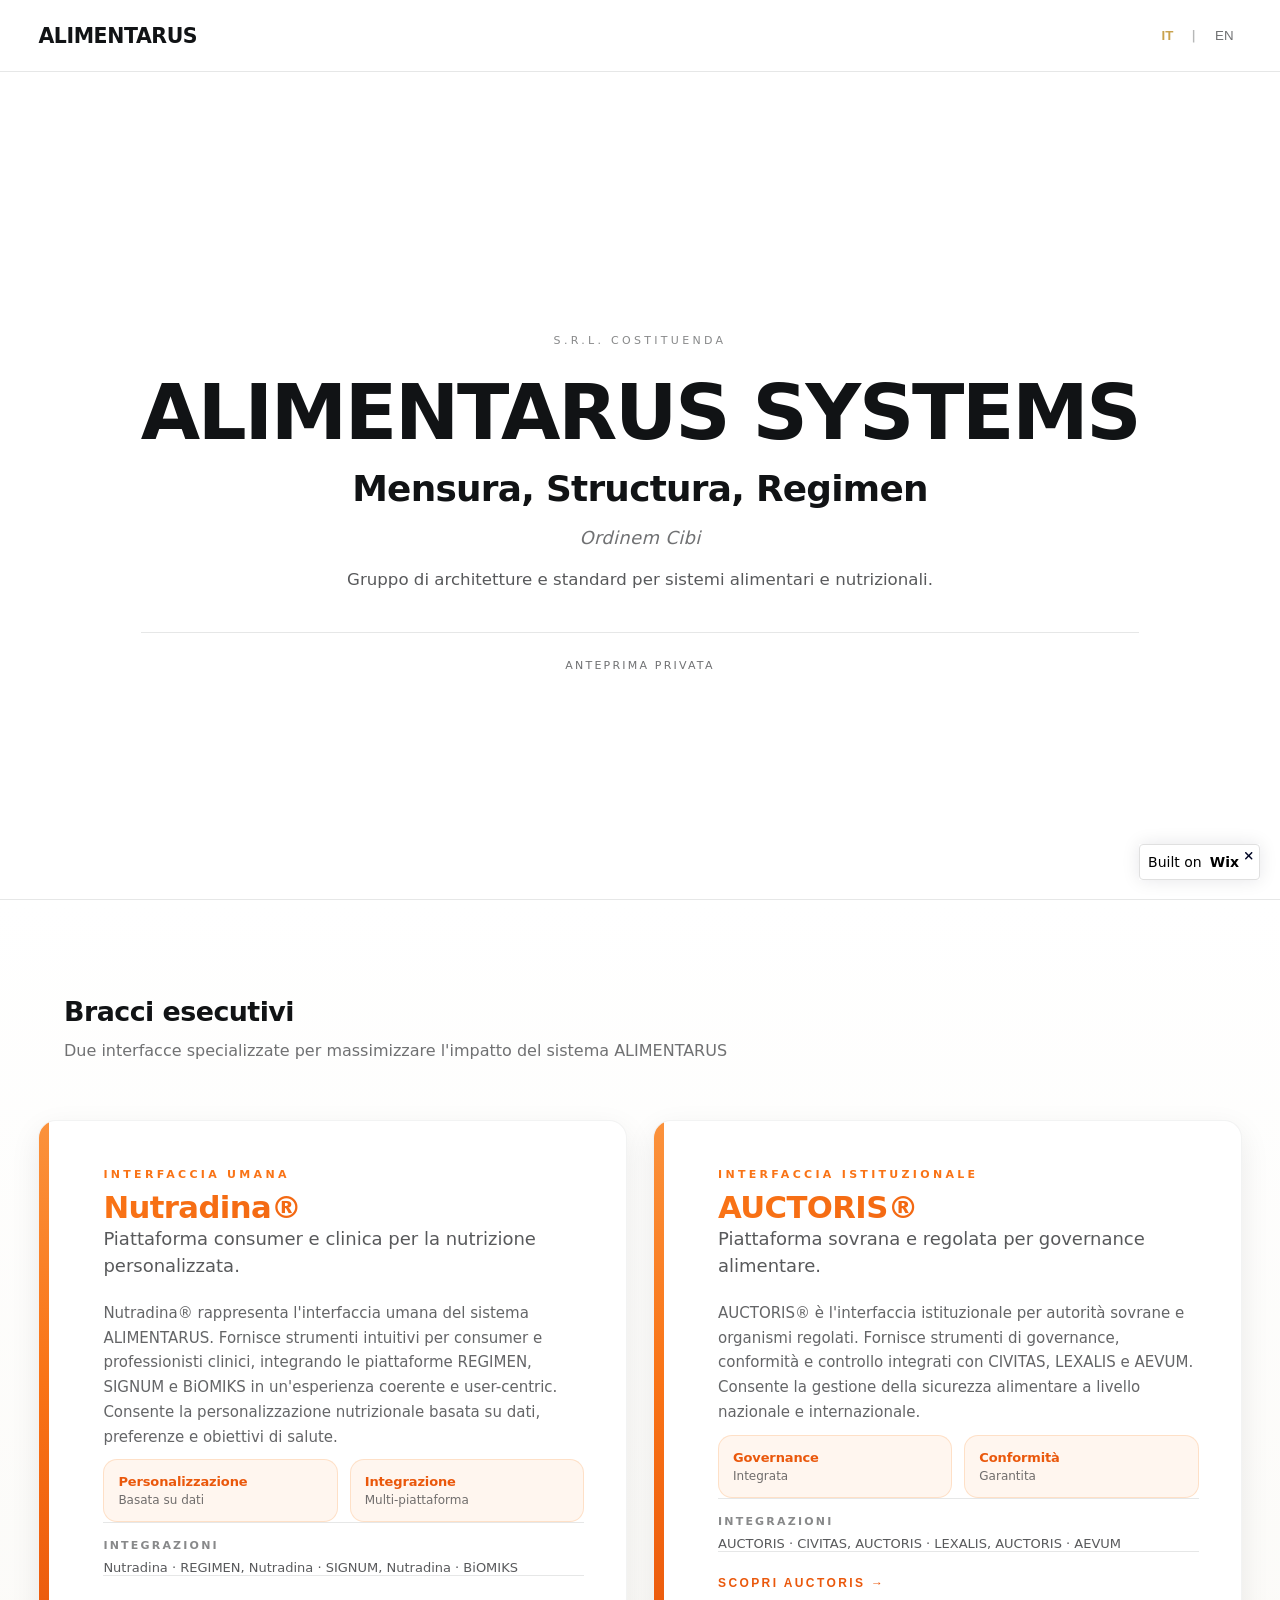
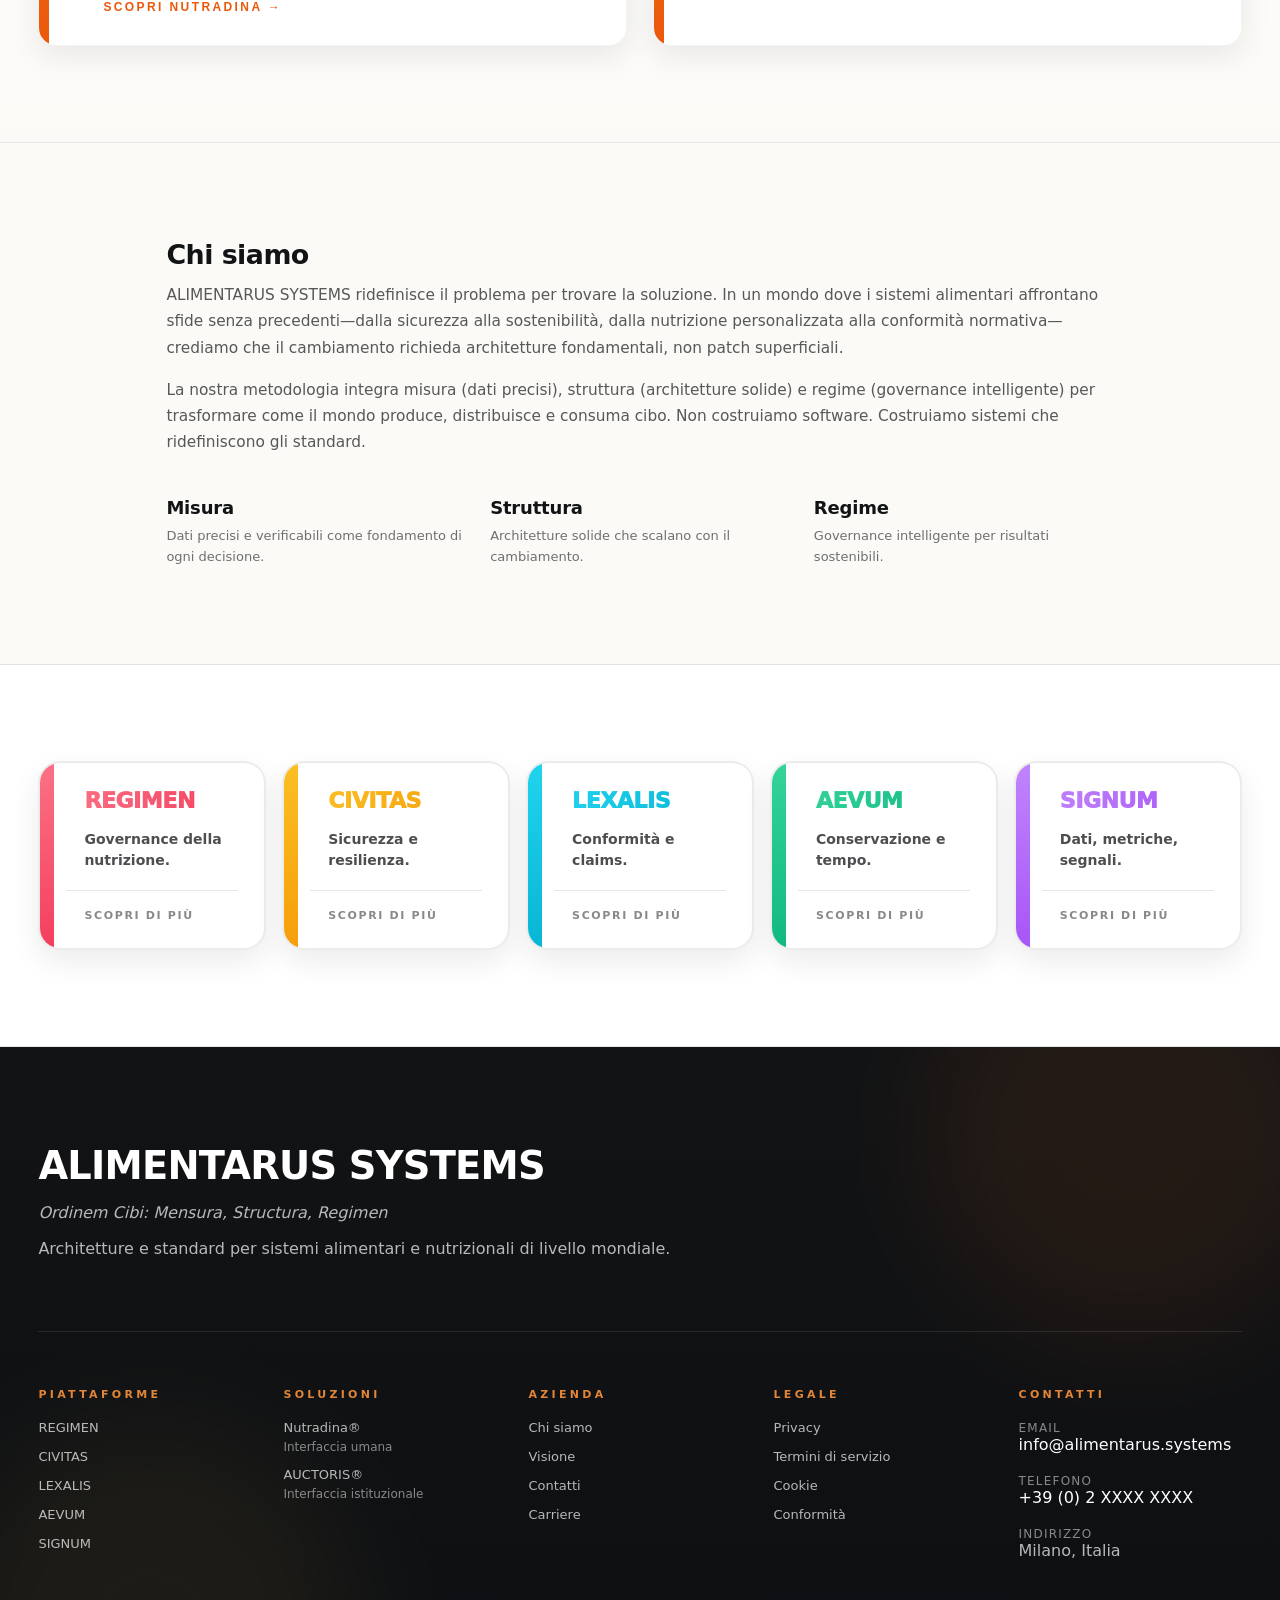
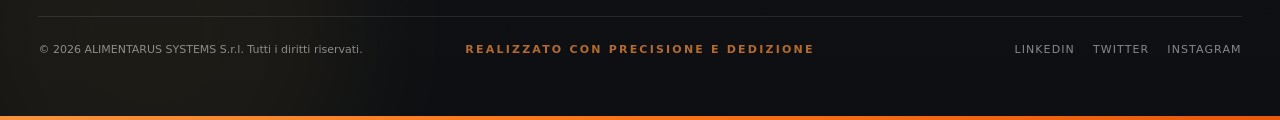
==== commit a421ece9: "Update index.html" ====
--- a/index.html
+++ b/index.html
@@ -1,879 +1,1296 @@
 <!doctype html>
-<html lang="en">
+<html lang="it">
 <head>
   <meta charset="utf-8" />
-  <meta name="viewport" content="width=device-width, initial-scale=1" />
-  <title>Alimentarus Systems</title>
-  <meta name="description" content="Architectures and standards for world-class food and nutrition systems." />
-  <meta http-equiv="Content-Language" content="en, it, es, de, ru, tr">
-
-  <link rel="preconnect" href="https://fonts.googleapis.com">
-  <link rel="preconnect" href="https://fonts.gstatic.com" crossorigin>
-  <link href="https://fonts.googleapis.com/css2?family=Inter:wght@400;500;600;700;800;900&family=Playfair+Display:wght@500;600;700&display=swap" rel="stylesheet">
-<link rel="stylesheet" href="assets/style.css">
+  <meta name="viewport" content="width=device-width,initial-scale=1" />
+  <title>Home | Alimentarus Systems</title>
+  <meta name="description" content="ALIMENTARUS SYSTEMS — Mensura, Structura, Regimen. Architetture e standard per sistemi alimentari e nutrizionali di livello mondiale." />
+  <link rel="canonical" href="https://my-site-xg0ywz2o-kunter7.wix-vibe.com" />
+
+  <meta property="og:title" content="Home | Alimentarus Systems" />
+  <meta property="og:url" content="https://my-site-xg0ywz2o-kunter7.wix-vibe.com" />
+  <meta property="og:site_name" content="Alimentarus Systems" />
+  <meta property="og:type" content="website" />
+  <meta name="twitter:card" content="summary_large_image" />
+  <meta name="twitter:title" content="Home | Alimentarus Systems" />
+
+  <!-- Single-file: no external CSS. System fonts only. -->
+  <style>
+    :root{
+      --bg: #ffffff;
+      --paper: #fbfaf7;          /* paper-white */
+      --ink: #111315;            /* primary */
+      --muted: rgba(17,19,21,.70);
+      --hair: rgba(17,19,21,.10);
+      --deep: #0d0f12;           /* deep-charcoal */
+      --gold: #c9a24d;           /* accent-gold */
+      --orange4: #fb923c;        /* orange-400 */
+      --orange5: #f97316;        /* orange-500 */
+      --orange6: #ea580c;        /* orange-600 */
+      --shadow1: 0 10px 30px rgba(0, 0, 0, .08);
+      --shadow2: 0 18px 50px rgba(0, 0, 0, .14);
+      --r1: 14px;
+      --r2: 18px;
+      --max: 120rem;
+      --px: clamp(18px, 3vw, 96px);
+    }
+
+    *{ box-sizing:border-box; }
+    html, body{ height:100%; }
+    body{
+      margin:0;
+      color: var(--ink);
+      background: var(--bg);
+      font-family: ui-sans-serif, system-ui, -apple-system, Segoe UI, Roboto, Helvetica, Arial, "Apple Color Emoji","Segoe UI Emoji";
+      -webkit-font-smoothing: antialiased;
+      -moz-osx-font-smoothing: grayscale;
+      overflow-x:hidden;
+    }
+    a{ color: inherit; text-decoration:none; }
+    a:hover{ text-decoration: underline; text-underline-offset: 3px; }
+
+    .container{
+      max-width: var(--max);
+      margin: 0 auto;
+      padding-left: var(--px);
+      padding-right: var(--px);
+    }
+
+    /* Header */
+    .header{
+      position: fixed;
+      top: 0; left: 0; right: 0;
+      z-index: 50;
+      background: rgba(255,255,255,.95);
+      backdrop-filter: blur(10px);
+      border-bottom: 1px solid var(--hair);
+    }
+    .header-inner{
+      display:flex;
+      align-items:center;
+      justify-content:space-between;
+      padding: 22px 0;
+    }
+    .brand{
+      font-weight: 750;
+      letter-spacing: -0.02em;
+      font-size: clamp(18px, 1.6vw, 26px);
+    }
+    .lang{
+      display:flex;
+      align-items:center;
+      gap: 10px;
+      font-size: 13px;
+      letter-spacing: .08em;
+      text-transform: uppercase;
+      font-weight: 600;
+    }
+    .lang button{
+      border: 0;
+      background: transparent;
+      cursor:pointer;
+      padding: 6px 8px;
+      border-radius: 10px;
+      transition: color .18s ease, background .18s ease;
+    }
+    .lang .active{
+      color: var(--gold);
+      font-weight: 700;
+    }
+    .lang .idle{
+      color: rgba(17,19,21,.60);
+    }
+    .lang .idle:hover{
+      color: rgba(17,19,21,.90);
+      background: rgba(17,19,21,.04);
+    }
+    .sep{ color: rgba(17,19,21,.30); }
+
+    /* Sections */
+    main{ padding-top: 96px; }
+    section{
+      border-bottom: 1px solid var(--hair);
+    }
+
+    /* Hero */
+    .hero{
+      min-height: calc(100vh - 96px);
+      display:flex;
+      align-items:center;
+      justify-content:center;
+      padding: 96px 0;
+    }
+    .hero-inner{
+      max-width: 64rem;
+      width: 100%;
+      text-align:center;
+      display:flex;
+      flex-direction: column;
+      gap: 18px;
+    }
+    .hero-kicker{
+      font-size: 11px;
+      letter-spacing: .30em;
+      text-transform: uppercase;
+      color: rgba(17,19,21,.50);
+    }
+    .hero-title{
+      margin: 0;
+      font-weight: 850;
+      letter-spacing: -0.03em;
+      line-height: .96;
+      font-size: clamp(44px, 6vw, 92px);
+    }
+    .hero-subtitle{
+      margin: 0;
+      font-weight: 900;
+      letter-spacing: -0.02em;
+      font-size: clamp(22px, 2.8vw, 44px);
+    }
+    .hero-italic{
+      margin: 0;
+      font-style: italic;
+      color: rgba(17,19,21,.60);
+      letter-spacing: .02em;
+      font-size: clamp(15px, 1.4vw, 20px);
+    }
+    .hero-lead{
+      margin: 0 auto;
+      max-width: 42rem;
+      color: rgba(17,19,21,.70);
+      font-size: clamp(14px, 1.3vw, 18px);
+      line-height: 1.65;
+    }
+    .hero-private{
+      margin-top: 20px;
+      padding-top: 26px;
+      border-top: 1px solid var(--hair);
+      display:flex;
+      justify-content:center;
+    }
+    .hero-private span{
+      display:inline-block;
+      font-size: 11px;
+      letter-spacing: .20em;
+      text-transform: uppercase;
+      color: rgba(17,19,21,.60);
+    }
+
+    /* Paper section */
+    .paper{
+      background: linear-gradient(180deg, #fff, var(--paper));
+      padding: 96px 0;
+    }
+    .section-head{
+      max-width: 72rem;
+      margin: 0 auto 56px;
+    }
+    .h2{
+      margin:0 0 12px;
+      font-weight: 800;
+      letter-spacing: -0.02em;
+      font-size: clamp(22px, 2.1vw, 40px);
+    }
+    .p-muted{
+      margin:0;
+      color: rgba(17,19,21,.60);
+      font-size: 16px;
+      line-height: 1.55;
+      max-width: 42rem;
+    }
+
+    /* Executive arms cards */
+    .grid-2{
+      display:grid;
+      grid-template-columns: 1fr;
+      gap: 18px;
+      max-width: 90rem;
+      margin: 0 auto;
+    }
+    @media (min-width: 1024px){
+      .grid-2{ grid-template-columns: 1fr 1fr; gap: 26px; }
+    }
+
+    .card{
+      position: relative;
+      background: #fff;
+      border-radius: 18px;
+      border: 1px solid rgba(17,19,21,.05);
+      box-shadow: var(--shadow1);
+      overflow:hidden;
+      transition: transform .22s ease, box-shadow .22s ease;
+    }
+    .card:hover{
+      transform: translateY(-2px);
+      box-shadow: var(--shadow2);
+    }
+    .bar{
+      position:absolute;
+      top:0; bottom:0; left:0;
+      width: 10px;
+      background: linear-gradient(180deg, var(--orange4), var(--orange5), var(--orange6));
+      transition: width .22s ease;
+    }
+    .card:hover .bar{ width: 14px; }
+    .card-inner{
+      padding: 42px 42px 30px 42px;
+      display:flex;
+      flex-direction: column;
+      gap: 22px;
+    }
+    .pl{ padding-left: 22px; }
+
+    .tag{
+      display:inline-block;
+      font-size: 11px;
+      letter-spacing: .30em;
+      text-transform: uppercase;
+      color: var(--orange5);
+      font-weight: 700;
+      margin-bottom: 8px;
+    }
+    .grad-title{
+      margin:0;
+      font-weight: 900;
+      letter-spacing: -0.02em;
+      font-size: clamp(26px, 2.4vw, 46px);
+      background: linear-gradient(90deg, var(--orange5), var(--orange6));
+      -webkit-background-clip: text;
+      background-clip: text;
+      color: transparent;
+    }
+    .card-lead{
+      margin:0;
+      color: rgba(17,19,21,.70);
+      font-size: 18px;
+      line-height: 1.5;
+    }
+    .card-body{
+      margin:0;
+      color: rgba(17,19,21,.65);
+      font-size: 15px;
+      line-height: 1.65;
+    }
+    .mini-grid{
+      display:grid;
+      grid-template-columns: 1fr 1fr;
+      gap: 12px;
+      padding-top: 10px;
+    }
+    .pill{
+      border-radius: 14px;
+      padding: 14px;
+      border: 1px solid rgba(251,146,60,.22);
+      background: rgba(251,146,60,.08);
+    }
+    .pill b{
+      display:block;
+      font-size: 13px;
+      color: var(--orange6);
+      margin-bottom: 4px;
+      letter-spacing: -0.01em;
+    }
+    .pill span{
+      display:block;
+      font-size: 12px;
+      color: rgba(17,19,21,.60);
+    }
+    .integrations{
+      padding-top: 16px;
+      border-top: 1px solid var(--hair);
+    }
+    .integrations .label{
+      font-size: 11px;
+      letter-spacing: .20em;
+      text-transform: uppercase;
+      color: rgba(17,19,21,.50);
+      margin-bottom: 8px;
+      font-weight: 650;
+    }
+    .integrations .value{
+      font-size: 13px;
+      color: rgba(17,19,21,.70);
+    }
+    .discover{
+      padding-top: 14px;
+      border-top: 1px solid var(--hair);
+    }
+    .discover button{
+      border:0;
+      background: transparent;
+      cursor:pointer;
+      font-size: 12px;
+      letter-spacing: .20em;
+      text-transform: uppercase;
+      color: var(--orange6);
+      font-weight: 750;
+      padding: 10px 0 0;
+    }
+    .discover button:hover{ color: #c2410c; }
+
+    /* Who we are */
+    .who{
+      background: var(--paper);
+      padding: 96px 0;
+    }
+    .who p{
+      margin:0 0 16px;
+      color: rgba(17,19,21,.70);
+      font-size: clamp(14px, 1.2vw, 18px);
+      line-height: 1.7;
+    }
+    .tri{
+      display:grid;
+      grid-template-columns: 1fr;
+      gap: 24px;
+      padding-top: 26px;
+    }
+    @media (min-width: 768px){
+      .tri{ grid-template-columns: 1fr 1fr 1fr; }
+    }
+    .tri h3{
+      margin:0 0 8px;
+      font-weight: 800;
+      letter-spacing:-0.01em;
+      font-size: 18px;
+    }
+    .tri p{
+      margin:0;
+      color: rgba(17,19,21,.60);
+      font-size: 13px;
+      line-height: 1.6;
+    }
+
+    /* Platforms row */
+    .platforms{
+      background: #fff;
+      padding: 96px 0;
+    }
+    .platform-grid{
+      display:grid;
+      grid-template-columns: 1fr;
+      gap: 16px;
+    }
+    @media (min-width: 768px){
+      .platform-grid{ grid-template-columns: 1fr 1fr; }
+    }
+    @media (min-width: 1200px){
+      .platform-grid{ grid-template-columns: repeat(5, 1fr); }
+    }
+    .tile{
+      cursor:pointer;
+      position: relative;
+      background:#fff;
+      border-radius: 22px;
+      border: 2px solid rgba(17,19,21,.08);
+      box-shadow: 0 12px 30px rgba(0,0,0,.08);
+      padding: 26px;
+      overflow:hidden;
+      transition: transform .22s ease, box-shadow .22s ease;
+      min-height: 170px;
+    }
+    .tile:hover{
+      transform: translateY(-2px);
+      box-shadow: 0 20px 55px rgba(0,0,0,.14);
+    }
+    .tile .bar2{
+      position:absolute;
+      top:0; bottom:0; left:0;
+      width: 14px;
+      transition: width .22s ease;
+    }
+    .tile:hover .bar2{ width: 18px; }
+    .tile h3{
+      margin:0;
+      padding-left: 18px;
+      font-weight: 950;
+      letter-spacing: -0.02em;
+      font-size: 22px;
+      line-height: 1.1;
+      background-clip: text;
+      -webkit-background-clip: text;
+      color: transparent;
+    }
+    .tile p{
+      margin: 16px 0 0;
+      padding-left: 18px;
+      color: rgba(17,19,21,.75);
+      font-size: 14px;
+      line-height: 1.55;
+      font-weight: 550;
+    }
+    .tile .more{
+      padding-left: 18px;
+      padding-top: 18px;
+      margin-top: 18px;
+      border-top: 1px solid var(--hair);
+      font-size: 11px;
+      letter-spacing: .15em;
+      text-transform: uppercase;
+      color: rgba(17,19,21,.50);
+      font-weight: 750;
+    }
+
+    /* Footer */
+    footer{
+      position: relative;
+      background: linear-gradient(180deg, #111315, var(--deep));
+      color: #fff;
+      overflow:hidden;
+    }
+    .glow{
+      position:absolute; inset:0;
+      opacity: .08;
+      pointer-events:none;
+    }
+    .glow .g1, .glow .g2{
+      position:absolute;
+      width: 420px; height: 420px;
+      border-radius: 999px;
+      filter: blur(60px);
+    }
+    .glow .g1{ top:-120px; right:-60px; background: var(--orange5); }
+    .glow .g2{ bottom:-120px; left:-60px; background: var(--gold); }
+    .footer-inner{
+      position: relative;
+      z-index: 1;
+      padding: 96px 0 60px;
+    }
+    .footer-top{
+      padding-bottom: 70px;
+      margin-bottom: 56px;
+      border-bottom: 1px solid rgba(255,255,255,.10);
+    }
+    .footer-top h2{
+      margin:0 0 12px;
+      font-weight: 900;
+      letter-spacing: -0.02em;
+      font-size: clamp(30px, 3vw, 54px);
+    }
+    .footer-top p{
+      margin:0;
+      color: rgba(255,255,255,.70);
+      line-height:1.6;
+    }
+    .footer-top .italic{
+      font-style: italic;
+      margin-bottom: 10px;
+    }
+
+    .footer-grid{
+      display:grid;
+      grid-template-columns: 1fr;
+      gap: 26px;
+      margin-bottom: 56px;
+    }
+    @media (min-width: 768px){
+      .footer-grid{ grid-template-columns: 1fr 1fr; }
+    }
+    @media (min-width: 1200px){
+      .footer-grid{ grid-template-columns: repeat(5, 1fr); gap: 22px; }
+    }
+    .f-title{
+      font-size: 11px;
+      letter-spacing: .30em;
+      text-transform: uppercase;
+      color: rgba(251,146,60,.90);
+      font-weight: 800;
+      margin: 0 0 16px;
+    }
+    .f-list{ list-style:none; padding:0; margin:0; display:flex; flex-direction:column; gap: 10px; }
+    .f-list a{
+      color: rgba(255,255,255,.70);
+      font-size: 13px;
+      transition: color .18s ease;
+    }
+    .f-list a:hover{ color: rgba(251,146,60,.95); text-decoration:none; }
+    .f-sub{
+      color: rgba(255,255,255,.50);
+      font-size: 12px;
+      margin-top: 4px;
+    }
+
+    .footer-bottom{
+      border-top: 1px solid rgba(255,255,255,.10);
+      padding-top: 26px;
+      display:grid;
+      grid-template-columns: 1fr;
+      gap: 14px;
+      align-items:center;
+    }
+    @media (min-width: 768px){
+      .footer-bottom{ grid-template-columns: 1fr 1fr 1fr; }
+      .footer-bottom .center{ text-align:center; }
+      .footer-bottom .right{ justify-content:flex-end; }
+    }
+    .footer-bottom p{
+      margin:0;
+      color: rgba(255,255,255,.50);
+      font-size: 11px;
+    }
+    .footer-bottom .stamp{
+      color: rgba(251,146,60,.70);
+      font-weight: 800;
+      letter-spacing: .20em;
+      text-transform: uppercase;
+      font-size: 11px;
+    }
+    .social{
+      display:flex;
+      gap: 18px;
+    }
+    .social a{
+      color: rgba(255,255,255,.50);
+      font-size: 11px;
+      letter-spacing: .10em;
+      text-transform: uppercase;
+      transition: color .18s ease;
+    }
+    .social a:hover{ color: rgba(251,146,60,.95); text-decoration:none; }
+
+    .footer-bar{
+      height: 4px;
+      background: linear-gradient(90deg, var(--orange4), var(--orange5), var(--orange6));
+    }
+
+    /* Simple modal */
+    .modal{
+      position: fixed;
+      inset: 0;
+      background: rgba(0,0,0,.55);
+      display:none;
+      align-items:center;
+      justify-content:center;
+      z-index: 100;
+      padding: 20px;
+    }
+    .modal[aria-hidden="false"]{ display:flex; }
+    .modal-card{
+      width: min(860px, 96vw);
+      background: #fff;
+      color: var(--ink);
+      border-radius: 18px;
+      border: 1px solid rgba(17,19,21,.10);
+      box-shadow: 0 30px 80px rgba(0,0,0,.25);
+      overflow:hidden;
+    }
+    .modal-head{
+      display:flex;
+      justify-content:space-between;
+      align-items:center;
+      padding: 16px 18px;
+      border-bottom: 1px solid rgba(17,19,21,.08);
+      background: linear-gradient(180deg, #fff, rgba(17,19,21,.02));
+    }
+    .modal-head b{
+      letter-spacing: -0.01em;
+    }
+    .modal-close{
+      border: 0;
+      background: transparent;
+      cursor:pointer;
+      padding: 8px 10px;
+      border-radius: 10px;
+    }
+    .modal-close:hover{ background: rgba(17,19,21,.05); }
+    .modal-body{
+      padding: 18px;
+      color: rgba(17,19,21,.76);
+      line-height: 1.7;
+      font-size: 14px;
+    }
+
+    /* Wix Vibe banner (optional; kept, but you can delete this entire block safely) */
+    #wixvibe-banner-container{
+      position: fixed;
+      direction: ltr;
+      height: 36px;
+      right: 20px;
+      bottom: 20px;
+      z-index: 9999;
+      box-shadow: 0 0 18px rgba(0, 6, 36, 0.10), 0 6px 6px rgba(0, 6, 36, 0.00);
+      border: 0;
+      box-sizing: border-box;
+    }
+    #wixvibe-banner{
+      display:flex;
+      flex-direction: row;
+      justify-content: center;
+      align-items: center;
+      gap: 4px;
+      width: 100%;
+      height: 100%;
+      background: #fff;
+      font-family: ui-sans-serif, system-ui, -apple-system, Segoe UI, Roboto, Helvetica, Arial;
+      font-size: 14px;
+      color: #000000;
+      font-weight: 500;
+      line-height: 20px;
+      border-radius: 4px;
+      border: 1px solid #E0E0E0;
+      padding-left: 8px;
+      cursor: pointer;
+      text-decoration: none;
+    }
+    #wixvibe-banner-close{
+      background:transparent;
+      border:none;
+      padding: 4px;
+      margin: 0;
+      cursor:pointer;
+      margin-top: -14px;
+      margin-right: 2px;
+      padding-left: 2px;
+    }
+  </style>
 </head>
 
 <body>
-  <div class="topbar">
-    <div class="topbar__inner">
-      <div class="brand">ALIMENTARUS</div>
-
-      <!-- UPDATED: 6-language switch -->
-      <nav class="lang-switch" aria-label="Language">
-        <button type="button" data-set-lang="en" class="active">EN</button>
-        <button type="button" data-set-lang="it">IT</button>
-        <button type="button" data-set-lang="es">ES</button>
-        <button type="button" data-set-lang="de">DE</button>
-        <button type="button" data-set-lang="ru">RU</button>
-        <button type="button" data-set-lang="tr">TR</button>
-      </nav>
+  <header class="header">
+    <div class="container">
+      <div class="header-inner">
+        <div class="brand">ALIMENTARUS</div>
+        <div class="lang" aria-label="Language selector">
+          <button id="btnIT" class="active" type="button">IT</button>
+          <span class="sep">|</span>
+          <button id="btnEN" class="idle" type="button">EN</button>
+        </div>
+      </div>
     </div>
-  </div>
-
-  <!-- HERO -->
-  <header class="hero" id="top">
-    <div class="hero__preline">S.R.L. (IN FORMATION)</div>
-
-    <h1 class="hero__title">
-      ALIMENTARUS<br/>SYSTEMS
-    </h1>
-
-    <div class="hero__motto">Mensura, Structura, Regimen</div>
-    <div class="hero__submotto">Ordinem Cibi</div>
-
-    <p class="hero__desc langblock" data-lang="en">
-      A group building architectures and standards for food and nutrition systems.
-    </p>
-    <p class="hero__desc langblock" data-lang="it" hidden>
-      Un gruppo che costruisce architetture e standard per sistemi alimentari e nutrizionali.
-    </p>
-    <p class="hero__desc langblock" data-lang="es" hidden>
-      Un grupo que construye arquitecturas y estándares para sistemas alimentarios y de nutrición.
-    </p>
-    <p class="hero__desc langblock" data-lang="de" hidden>
-      Eine Gruppe, die Architekturen und Standards für Ernährungs- und Lebensmittelsysteme entwickelt.
-    </p>
-    <p class="hero__desc langblock" data-lang="ru" hidden>
-      Группа, создающая архитектуры и стандарты для продовольственных и нутриционных систем.
-    </p>
-    <p class="hero__desc langblock" data-lang="tr" hidden>
-      Gıda ve beslenme sistemleri için mimari yapı ve standartlar geliştiren bir grup.
-    </p>
-
-    <div class="hero__rule"></div>
-    <div class="hero__meta">PRIVATE PREVIEW</div>
   </header>
 
-<section class="section attentiongate" id="attention">
-  <div class="wrap">
-    <div class="attentiongate__head">
-      <div class="kicker langblock" data-lang="en">ATTENTION GATE</div>
-      <div class="kicker langblock" data-lang="it" hidden>SOGLIA DI ATTENZIONE</div>
-      <div class="kicker langblock" data-lang="es" hidden">UMBRAL DE ATENCIÓN</div>
-      <div class="kicker langblock" data-lang="de" hidden">AUFMERKSAMKEITS-SCHWELLE</div>
-      <div class="kicker langblock" data-lang="ru" hidden">ПОРОГ ВНИМАНИЯ</div>
-      <div class="kicker langblock" data-lang="tr" hidden">DİKKAT EŞİĞİ</div>
-
-      <h2 class="h2">
-        <span class="langblock" data-lang="en">Ordinary people. Extraordinary clarity.</span>
-        <span class="langblock" data-lang="it" hidden>Persone ordinarie. Chiarezza straordinaria.</span>
-        <span class="langblock" data-lang="es" hidden>Personas normales. Claridad extraordinaria.</span>
-        <span class="langblock" data-lang="de" hidden>Gewöhnliche Menschen. Außergewöhnliche Klarheit.</span>
-        <span class="langblock" data-lang="ru" hidden>Обычные люди. Необычайная ясность.</span>
-        <span class="langblock" data-lang="tr" hidden>Sıradan insanlar. Olağanüstü berraklık.</span>
-      </h2>
-
-      <p class="lead">
-        <span class="langblock" data-lang="en">
-          Not extremes, not influencers. When metabolic noise drops and the system returns to coherence, life looks like this.
-        </span>
-        <span class="langblock" data-lang="it" hidden>
-          Non estremi, non influencer. Quando il rumore metabolico scende e il sistema torna coerente, la vita appare così.
-        </span>
-        <span class="langblock" data-lang="es" hidden>
-          No extremos, no influencers. Cuando baja el ruido metabólico y el sistema vuelve a la coherencia, la vida se ve así.
-        </span>
-        <span class="langblock" data-lang="de" hidden>
-          Keine Extreme, keine Influencer. Wenn metabolisches Rauschen sinkt und das System wieder kohärent wird, sieht das Leben so aus.
-        </span>
-        <span class="langblock" data-lang="ru" hidden>
-          Не крайности и не инфлюенсеры. Когда метаболический шум падает и система возвращается к согласованности, жизнь выглядит так.
-        </span>
-        <span class="langblock" data-lang="tr" hidden>
-          Ne uç örnekler, ne influencer’lar. Metabolik gürültü azalıp sistem yeniden tutarlılığa döndüğünde hayat böyle görünür.
-        </span>
-      </p>
+  <main>
+    <!-- HERO -->
+    <section class="hero" id="top">
+      <div class="container">
+        <div class="hero-inner">
+          <p class="hero-kicker" data-i18n="hero.kicker">S.r.l. costituenda</p>
+          <h1 class="hero-title" data-i18n="hero.title">ALIMENTARUS SYSTEMS</h1>
+          <p class="hero-subtitle" data-i18n="hero.subtitle">Mensura, Structura, Regimen</p>
+          <p class="hero-italic" data-i18n="hero.italic">Ordinem Cibi</p>
+          <p class="hero-lead" data-i18n="hero.lead">Gruppo di architetture e standard per sistemi alimentari e nutrizionali.</p>
+          <div class="hero-private">
+            <span data-i18n="hero.private">Anteprima privata</span>
+          </div>
+        </div>
+      </div>
+    </section>
+
+    <!-- BRACCI ESECUTIVI (cards) -->
+    <section class="paper" id="bracci">
+      <div class="container">
+        <div class="section-head">
+          <h2 class="h2" data-i18n="arms.h2">Bracci esecutivi</h2>
+          <p class="p-muted" data-i18n="arms.p">Due interfacce specializzate per massimizzare l'impatto del sistema ALIMENTARUS</p>
+        </div>
+
+        <div class="grid-2">
+          <!-- Nutradina -->
+          <article class="card" role="button" tabindex="0" data-open="nutradina">
+            <div class="bar"></div>
+            <div class="card-inner">
+              <div class="pl">
+                <span class="tag" data-i18n="nutradina.tag">Interfaccia Umana</span>
+                <h3 class="grad-title" data-i18n="nutradina.title">Nutradina®</h3>
+                <p class="card-lead" data-i18n="nutradina.lead">Piattaforma consumer e clinica per la nutrizione personalizzata.</p>
+              </div>
+
+              <div class="pl">
+                <p class="card-body" data-i18n="nutradina.body">
+                  Nutradina® rappresenta l'interfaccia umana del sistema ALIMENTARUS. Fornisce strumenti intuitivi per consumer e professionisti clinici, integrando le piattaforme REGIMEN, SIGNUM e BiOMIKS in un'esperienza coerente e user-centric. Consente la personalizzazione nutrizionale basata su dati, preferenze e obiettivi di salute.
+                </p>
+
+                <div class="mini-grid">
+                  <div class="pill">
+                    <b data-i18n="nutradina.p1t">Personalizzazione</b>
+                    <span data-i18n="nutradina.p1s">Basata su dati</span>
+                  </div>
+                  <div class="pill">
+                    <b data-i18n="nutradina.p2t">Integrazione</b>
+                    <span data-i18n="nutradina.p2s">Multi-piattaforma</span>
+                  </div>
+                </div>
+
+                <div class="integrations">
+                  <div class="label" data-i18n="nutradina.intLabel">Integrazioni</div>
+                  <div class="value" data-i18n="nutradina.intValue">Nutradina · REGIMEN, Nutradina · SIGNUM, Nutradina · BiOMIKS</div>
+                </div>
+
+                <div class="discover">
+                  <button type="button" data-open="nutradina" data-i18n="nutradina.discover">Scopri Nutradina →</button>
+                </div>
+              </div>
+            </div>
+          </article>
+
+          <!-- AUCTORIS -->
+          <article class="card" role="button" tabindex="0" data-open="auctoris">
+            <div class="bar"></div>
+            <div class="card-inner">
+              <div class="pl">
+                <span class="tag" data-i18n="auctoris.tag">Interfaccia Istituzionale</span>
+                <h3 class="grad-title" data-i18n="auctoris.title">AUCTORIS®</h3>
+                <p class="card-lead" data-i18n="auctoris.lead">Piattaforma sovrana e regolata per governance alimentare.</p>
+              </div>
+
+              <div class="pl">
+                <p class="card-body" data-i18n="auctoris.body">
+                  AUCTORIS® è l'interfaccia istituzionale per autorità sovrane e organismi regolati. Fornisce strumenti di governance, conformità e controllo integrati con CIVITAS, LEXALIS e AEVUM. Consente la gestione della sicurezza alimentare a livello nazionale e internazionale.
+                </p>
+
+                <div class="mini-grid">
+                  <div class="pill">
+                    <b data-i18n="auctoris.p1t">Governance</b>
+                    <span data-i18n="auctoris.p1s">Integrata</span>
+                  </div>
+                  <div class="pill">
+                    <b data-i18n="auctoris.p2t">Conformità</b>
+                    <span data-i18n="auctoris.p2s">Garantita</span>
+                  </div>
+                </div>
+
+                <div class="integrations">
+                  <div class="label" data-i18n="auctoris.intLabel">Integrazioni</div>
+                  <div class="value" data-i18n="auctoris.intValue">AUCTORIS · CIVITAS, AUCTORIS · LEXALIS, AUCTORIS · AEVUM</div>
+                </div>
+
+                <div class="discover">
+                  <button type="button" data-open="auctoris" data-i18n="auctoris.discover">Scopri AUCTORIS →</button>
+                </div>
+              </div>
+            </div>
+          </article>
+        </div>
+      </div>
+    </section>
+
+    <!-- CHI SIAMO -->
+    <section class="who" id="chi-siamo">
+      <div class="container" style="max-width: 64rem;">
+        <h2 class="h2" data-i18n="who.h2">Chi siamo</h2>
+
+        <p data-i18n="who.p1">
+          ALIMENTARUS SYSTEMS ridefinisce il problema per trovare la soluzione. In un mondo dove i sistemi alimentari affrontano sfide senza precedenti—dalla sicurezza alla sostenibilità, dalla nutrizione personalizzata alla conformità normativa—crediamo che il cambiamento richieda architetture fondamentali, non patch superficiali.
+        </p>
+        <p data-i18n="who.p2">
+          La nostra metodologia integra misura (dati precisi), struttura (architetture solide) e regime (governance intelligente) per trasformare come il mondo produce, distribuisce e consuma cibo. Non costruiamo software. Costruiamo sistemi che ridefiniscono gli standard.
+        </p>
+
+        <div class="tri">
+          <div>
+            <h3 data-i18n="who.misuraT">Misura</h3>
+            <p data-i18n="who.misuraP">Dati precisi e verificabili come fondamento di ogni decisione.</p>
+          </div>
+          <div>
+            <h3 data-i18n="who.strutturaT">Struttura</h3>
+            <p data-i18n="who.strutturaP">Architetture solide che scalano con il cambiamento.</p>
+          </div>
+          <div>
+            <h3 data-i18n="who.regimeT">Regime</h3>
+            <p data-i18n="who.regimeP">Governance intelligente per risultati sostenibili.</p>
+          </div>
+        </div>
+      </div>
+    </section>
+
+    <!-- PLATFORMS TILES -->
+    <section class="platforms" id="piattaforme">
+      <div class="container">
+        <div class="platform-grid">
+          <article class="tile" role="button" tabindex="0" data-open="REGIMEN">
+            <div class="bar2" style="background: linear-gradient(180deg, #fb7185, #f43f5e);"></div>
+            <h3 style="background-image: linear-gradient(90deg, #fb7185, #f43f5e);" data-i18n="plat.regimenT">REGIMEN</h3>
+            <p data-i18n="plat.regimenP">Governance della nutrizione.</p>
+            <div class="more" data-i18n="plat.more">Scopri di più</div>
+          </article>
+
+          <article class="tile" role="button" tabindex="0" data-open="CIVITAS">
+            <div class="bar2" style="background: linear-gradient(180deg, #fbbf24, #f59e0b);"></div>
+            <h3 style="background-image: linear-gradient(90deg, #fbbf24, #f59e0b);" data-i18n="plat.civitasT">CIVITAS</h3>
+            <p data-i18n="plat.civitasP">Sicurezza e resilienza.</p>
+            <div class="more" data-i18n="plat.more">Scopri di più</div>
+          </article>
+
+          <article class="tile" role="button" tabindex="0" data-open="LEXALIS">
+            <div class="bar2" style="background: linear-gradient(180deg, #22d3ee, #06b6d4);"></div>
+            <h3 style="background-image: linear-gradient(90deg, #22d3ee, #06b6d4);" data-i18n="plat.lexalisT">LEXALIS</h3>
+            <p data-i18n="plat.lexalisP">Conformità e claims.</p>
+            <div class="more" data-i18n="plat.more">Scopri di più</div>
+          </article>
+
+          <article class="tile" role="button" tabindex="0" data-open="AEVUM">
+            <div class="bar2" style="background: linear-gradient(180deg, #34d399, #10b981);"></div>
+            <h3 style="background-image: linear-gradient(90deg, #34d399, #10b981);" data-i18n="plat.aevumT">AEVUM</h3>
+            <p data-i18n="plat.aevumP">Conservazione e tempo.</p>
+            <div class="more" data-i18n="plat.more">Scopri di più</div>
+          </article>
+
+          <article class="tile" role="button" tabindex="0" data-open="SIGNUM">
+            <div class="bar2" style="background: linear-gradient(180deg, #c084fc, #a855f7);"></div>
+            <h3 style="background-image: linear-gradient(90deg, #c084fc, #a855f7);" data-i18n="plat.signumT">SIGNUM</h3>
+            <p data-i18n="plat.signumP">Dati, metriche, segnali.</p>
+            <div class="more" data-i18n="plat.more">Scopri di più</div>
+          </article>
+        </div>
+      </div>
+    </section>
+  </main>
+
+  <!-- FOOTER -->
+  <footer id="contatti">
+    <div class="glow" aria-hidden="true">
+      <div class="g1"></div>
+      <div class="g2"></div>
     </div>
 
-    <div class="attentiongate__grid">
-      <figure class="gatecard">
-        <div class="gatecard__media">
-          <img src="assets/metahuman-man-Bioshield.jpg" alt="Metabolic restoration — BioShield" loading="lazy">
+    <div class="footer-inner">
+      <div class="container">
+        <div class="footer-top">
+          <h2>ALIMENTARUS SYSTEMS</h2>
+          <p class="italic" data-i18n="foot.tagline">Ordinem Cibi: Mensura, Structura, Regimen</p>
+          <p data-i18n="foot.desc">Architetture e standard per sistemi alimentari e nutrizionali di livello mondiale.</p>
         </div>
-        <figcaption class="gatecard__cap">
-          <div class="gatecard__title">BioShield<sup>™</sup></div>
-          <div class="gatecard__text">
-            <span class="langblock" data-lang="en">Resilience layer — deployable logic under real constraints.</span>
-            <span class="langblock" data-lang="it" hidden>Strato di resilienza — logica attuabile sotto vincoli reali.</span>
-            <span class="langblock" data-lang="es" hidden>Capa de resiliencia — lógica desplegable bajo restricciones reales.</span>
-            <span class="langblock" data-lang="de" hidden>Resilienz-Ebene — umsetzbare Logik unter realen Zwängen.</span>
-            <span class="langblock" data-lang="ru" hidden>Слой устойчивости — применимая логика при реальных ограничениях.</span>
-            <span class="langblock" data-lang="tr" hidden>Dayanıklılık katmanı — gerçek kısıtlar altında uygulanabilir mantık.</span>
+
+        <div class="footer-grid">
+          <div>
+            <p class="f-title" data-i18n="foot.platforms">Piattaforme</p>
+            <ul class="f-list">
+              <li><a href="#piattaforme" data-open="REGIMEN" data-i18n="foot.regimen">REGIMEN</a></li>
+              <li><a href="#piattaforme" data-open="CIVITAS" data-i18n="foot.civitas">CIVITAS</a></li>
+              <li><a href="#piattaforme" data-open="LEXALIS" data-i18n="foot.lexalis">LEXALIS</a></li>
+              <li><a href="#piattaforme" data-open="AEVUM" data-i18n="foot.aevum">AEVUM</a></li>
+              <li><a href="#piattaforme" data-open="SIGNUM" data-i18n="foot.signum">SIGNUM</a></li>
+            </ul>
           </div>
-        </figcaption>
-      </figure>
-
-      <figure class="gatecard">
-        <div class="gatecard__media">
-          <img src="assets/metahuman-woman-Dermashield.jpg" alt="Metabolic restoration — DermaShield" loading="lazy">
+
+          <div>
+            <p class="f-title" data-i18n="foot.solutions">Soluzioni</p>
+            <ul class="f-list">
+              <li>
+                <a href="#bracci" data-open="nutradina">
+                  <span data-i18n="foot.nutradina">Nutradina®</span>
+                  <div class="f-sub" data-i18n="foot.nutradinaSub">Interfaccia umana</div>
+                </a>
+              </li>
+              <li>
+                <a href="#bracci" data-open="auctoris">
+                  <span data-i18n="foot.auctoris">AUCTORIS®</span>
+                  <div class="f-sub" data-i18n="foot.auctorisSub">Interfaccia istituzionale</div>
+                </a>
+              </li>
+            </ul>
+          </div>
+
+          <div>
+            <p class="f-title" data-i18n="foot.company">Azienda</p>
+            <ul class="f-list">
+              <li><a href="#chi-siamo" data-i18n="foot.about">Chi siamo</a></li>
+              <li><a href="#top" data-i18n="foot.vision">Visione</a></li>
+              <li><a href="#contatti" data-i18n="foot.contacts">Contatti</a></li>
+              <li><a href="#top" data-i18n="foot.careers">Carriere</a></li>
+            </ul>
+          </div>
+
+          <div>
+            <p class="f-title" data-i18n="foot.legal">Legale</p>
+            <ul class="f-list">
+              <li><a href="#top" data-i18n="foot.privacy">Privacy</a></li>
+              <li><a href="#top" data-i18n="foot.terms">Termini di servizio</a></li>
+              <li><a href="#top" data-i18n="foot.cookies">Cookie</a></li>
+              <li><a href="#top" data-i18n="foot.compliance">Conformità</a></li>
+            </ul>
+          </div>
+
+          <div>
+            <p class="f-title" data-i18n="foot.contactsTitle">Contatti</p>
+            <div style="display:flex; flex-direction:column; gap: 16px;">
+              <div>
+                <div class="f-sub" data-i18n="foot.emailLabel" style="letter-spacing:.10em; text-transform:uppercase;">Email</div>
+                <a href="mailto:info@alimentarus.systems" data-i18n="foot.emailValue">info@alimentarus.systems</a>
+              </div>
+              <div>
+                <div class="f-sub" data-i18n="foot.phoneLabel" style="letter-spacing:.10em; text-transform:uppercase;">Telefono</div>
+                <a href="tel:+39(0)2XXXXXXXX" data-i18n="foot.phoneValue">+39 (0) 2 XXXX XXXX</a>
+              </div>
+              <div>
+                <div class="f-sub" data-i18n="foot.addrLabel" style="letter-spacing:.10em; text-transform:uppercase;">Indirizzo</div>
+                <div style="color: rgba(255,255,255,.70);" data-i18n="foot.addrValue">Milano, Italia</div>
+              </div>
+            </div>
+          </div>
         </div>
-        <figcaption class="gatecard__cap">
-          <div class="gatecard__title">DermaShield<sup>™</sup></div>
-          <div class="gatecard__text">
-            <span class="langblock" data-lang="en">Barrier & recovery interface — validated discipline, not narrative.</span>
-            <span class="langblock" data-lang="it" hidden>Interfaccia barriera & recupero — disciplina validata, non narrativa.</span>
-            <span class="langblock" data-lang="es" hidden>Interfaz barrera y recuperación — disciplina validada, no narrativa.</span>
-            <span class="langblock" data-lang="de" hidden>Barriere- & Regenerations-Interface — validierte Disziplin, keine Erzählung.</span>
-            <span class="langblock" data-lang="ru" hidden>Интерфейс барьера и восстановления — валидированная дисциплина, не повествование.</span>
-            <span class="langblock" data-lang="tr" hidden>Bariyer ve iyileşme arayüzü — anlatı değil, doğrulanmış disiplin.</span>
-          </div>
-        </figcaption>
-      </figure>
-    </div>
-
-    <div class="attentiongate__cta">
-      <a class="cta-link" href="#platforms">
-        <span class="langblock" data-lang="en">See the platforms →</span>
-        <span class="langblock" data-lang="it" hidden>Vedi le piattaforme →</span>
-        <span class="langblock" data-lang="es" hidden>Ver las plataformas →</span>
-        <span class="langblock" data-lang="de" hidden>Plattformen ansehen →</span>
-        <span class="langblock" data-lang="ru" hidden>Смотреть платформы →</span>
-        <span class="langblock" data-lang="tr" hidden>Platformları gör →</span>
-      </a>
-    </div>
-  </div>
-</section>
-
-  
-  <!-- PLATFORMS -->
-  <section class="section" id="platforms">
-    <div class="section-head">
-      <div class="section-kicker">PLATFORMS</div>
-
-      <p class="section-lead langblock" data-lang="en">
-        A reliable plan, executed in layers: products, protocols, measurement, iteration. We build only what we can realize.
-      </p>
-      <p class="section-lead langblock" data-lang="it" hidden>
-        Un piano affidabile, realizzato per livelli: prodotti, protocolli, misurazione, iterazione. Costruiamo solo ciò che possiamo realizzare.
-      </p>
-      <p class="section-lead langblock" data-lang="es" hidden>
-        Un plan fiable, ejecutado por capas: productos, protocolos, medición, iteración. Construimos solo lo que podemos materializar.
-      </p>
-      <p class="section-lead langblock" data-lang="de" hidden>
-        Ein verlässlicher Plan in Schichten: Produkte, Protokolle, Messung, Iteration. Wir bauen nur, was wir umsetzen können.
-      </p>
-      <p class="section-lead langblock" data-lang="ru" hidden>
-        Надёжный план, реализуемый слоями: продукты, протоколы, измерения, итерации. Мы строим только то, что можем воплотить.
-      </p>
-      <p class="section-lead langblock" data-lang="tr" hidden>
-        Katmanlı, güvenilir bir plan: ürünler, protokoller, ölçüm, iterasyon. Yalnızca hayata geçirebileceğimiz şeyleri inşa ederiz.
-      </p>
-    </div>
-
-    <!-- CURRENT: 3 across -->
-    <div class="grid-3">
-      <article class="card card--accent" id="nutradina">
-        <div class="card__inner">
-          <div class="card__kicker langblock" data-lang="en">Current platform · Human interface</div>
-          <div class="card__kicker langblock" data-lang="it" hidden>Piattaforma attuale · Interfaccia umana</div>
-          <div class="card__kicker langblock" data-lang="es" hidden>Plataforma actual · Interfaz humana</div>
-          <div class="card__kicker langblock" data-lang="de" hidden>Aktuelle Plattform · Menschliche Schnittstelle</div>
-          <div class="card__kicker langblock" data-lang="ru" hidden>Текущая платформа · Интерфейс человека</div>
-          <div class="card__kicker langblock" data-lang="tr" hidden>Mevcut platform · İnsan arayüzü</div>
-
-          <h2 class="card__title platform-name">Nutradina<sup>™</sup></h2>
-
-          <p class="card__lead langblock" data-lang="en">
-            Precision nutrition systems for consumers and clinical professionals.
-          </p>
-          <p class="card__lead langblock" data-lang="it" hidden>
-            Sistemi di nutrizione di precisione per consumatori e professionisti clinici.
-          </p>
-          <p class="card__lead langblock" data-lang="es" hidden>
-            Sistemas de nutrición de precisión para consumidores y profesionales clínicos.
-          </p>
-          <p class="card__lead langblock" data-lang="de" hidden>
-            Präzisionsernährungssysteme für Verbraucher und klinische Fachkräfte.
-          </p>
-          <p class="card__lead langblock" data-lang="ru" hidden>
-            Системы точного питания для потребителей и клинических специалистов.
-          </p>
-          <p class="card__lead langblock" data-lang="tr" hidden>
-            Tüketiciler ve klinik profesyoneller için hassas beslenme sistemleri.
-          </p>
-
-          <ul class="bizlist langblock" data-lang="en">
-            <li>Subscription regimens + condition modules</li>
-            <li>Measurable outcomes and iteration</li>
-            <li>Professional reinforcement via Medinum™</li>
-          </ul>
-          <ul class="bizlist langblock" data-lang="it" hidden>
-            <li>Regimi in abbonamento + moduli condizione</li>
-            <li>Esiti misurabili e iterazione</li>
-            <li>Supporto professionale tramite Medinum™</li>
-          </ul>
-          <ul class="bizlist langblock" data-lang="es" hidden>
-            <li>Regímenes por suscripción + módulos por condición</li>
-            <li>Resultados medibles e iteración</li>
-            <li>Refuerzo profesional vía Medinum™</li>
-          </ul>
-          <ul class="bizlist langblock" data-lang="de" hidden>
-            <li>Abo-Regime + Zustandsmodule</li>
-            <li>Messbare Ergebnisse und Iteration</li>
-            <li>Fachliche Absicherung über Medinum™</li>
-          </ul>
-          <ul class="bizlist langblock" data-lang="ru" hidden>
-            <li>Подписные режимы + модульные решения по состояниям</li>
-            <li>Измеримые результаты и итерации</li>
-            <li>Профессиональная поддержка через Medinum™</li>
-          </ul>
-          <ul class="bizlist langblock" data-lang="tr" hidden>
-            <li>Abonelik rejimleri + durum modülleri</li>
-            <li>Ölçülebilir sonuçlar ve iterasyon</li>
-            <li>Medinum™ ile profesyonel destek</li>
-          </ul>
-
-          <a class="cta" href="#about">
-            <span class="langblock" data-lang="en">Discover</span>
-            <span class="langblock" data-lang="it" hidden>Scopri</span>
-            <span class="langblock" data-lang="es" hidden>Descubrir</span>
-            <span class="langblock" data-lang="de" hidden>Entdecken</span>
-            <span class="langblock" data-lang="ru" hidden>Открыть</span>
-            <span class="langblock" data-lang="tr" hidden>Keşfet</span>
-            <span class="arrow">→</span>
-          </a>
-        </div>
-      </article>
-
-      <article class="card card--accent" id="zooform">
-        <div class="card__inner">
-          <div class="card__kicker langblock" data-lang="en">Current platform · Animal interface</div>
-          <div class="card__kicker langblock" data-lang="it" hidden>Piattaforma attuale · Interfaccia animale</div>
-          <div class="card__kicker langblock" data-lang="es" hidden>Plataforma actual · Interfaz animal</div>
-          <div class="card__kicker langblock" data-lang="de" hidden>Aktuelle Plattform · Tierische Schnittstelle</div>
-          <div class="card__kicker langblock" data-lang="ru" hidden>Текущая платформа · Интерфейс животных</div>
-          <div class="card__kicker langblock" data-lang="tr" hidden>Mevcut platform · Hayvan arayüzü</div>
-
-          <h2 class="card__title platform-name">Zooform<sup>™</sup></h2>
-
-          <p class="card__lead langblock" data-lang="en">
-            Species-specific metabolic nutrition for pets—designed for real-world adherence.
-          </p>
-          <p class="card__lead langblock" data-lang="it" hidden>
-            Nutrizione metabolica specie-specifica per animali da compagnia—progettata per l’aderenza reale.
-          </p>
-          <p class="card__lead langblock" data-lang="es" hidden>
-            Nutrición metabólica específica por especie para mascotas—diseñada para la adherencia real.
-          </p>
-          <p class="card__lead langblock" data-lang="de" hidden>
-            Artspezifische metabolische Ernährung für Haustiere—für echte Alltags-Compliance entwickelt.
-          </p>
-          <p class="card__lead langblock" data-lang="ru" hidden>
-            Видоспецифичное метаболическое питание для домашних животных—с расчётом на реальную приверженность.
-          </p>
-          <p class="card__lead langblock" data-lang="tr" hidden>
-            Evcil hayvanlar için tür-özel metabolik beslenme—gerçek yaşam uyumu için tasarlandı.
-          </p>
-
-          <ul class="bizlist langblock" data-lang="en">
-            <li>Base system + targeted modules</li>
-            <li>Functional treats as compliance engine</li>
-            <li>Vet-aligned programs (practically deployable)</li>
-          </ul>
-          <ul class="bizlist langblock" data-lang="it" hidden>
-            <li>Sistema base + moduli mirati</li>
-            <li>Snack funzionali come motore di aderenza</li>
-            <li>Programmi allineati al veterinario (realizzabili)</li>
-          </ul>
-          <ul class="bizlist langblock" data-lang="es" hidden>
-            <li>Sistema base + módulos específicos</li>
-            <li>Premios funcionales como motor de adherencia</li>
-            <li>Programas alineados con veterinarios (implementables)</li>
-          </ul>
-          <ul class="bizlist langblock" data-lang="de" hidden>
-            <li>Basissystem + Zielmodule</li>
-            <li>Funktionale Treats als Compliance-Motor</li>
-            <li>Veterinär-nahe Programme (praktisch umsetzbar)</li>
-          </ul>
-          <ul class="bizlist langblock" data-lang="ru" hidden>
-            <li>Базовая система + целевые модули</li>
-            <li>Функциональные лакомства как двигатель приверженности</li>
-            <li>Программы, согласованные с ветеринарной практикой</li>
-          </ul>
-          <ul class="bizlist langblock" data-lang="tr" hidden>
-            <li>Temel sistem + hedef modüller</li>
-            <li>Uyum motoru olarak fonksiyonel ödüller</li>
-            <li>Veteriner uyumlu programlar (pratik uygulanabilir)</li>
-          </ul>
-
-          <a class="cta" href="#about">
-            <span class="langblock" data-lang="en">Discover</span>
-            <span class="langblock" data-lang="it" hidden>Scopri</span>
-            <span class="langblock" data-lang="es" hidden>Descubrir</span>
-            <span class="langblock" data-lang="de" hidden>Entdecken</span>
-            <span class="langblock" data-lang="ru" hidden>Открыть</span>
-            <span class="langblock" data-lang="tr" hidden>Keşfet</span>
-            <span class="arrow">→</span>
-          </a>
-        </div>
-      </article>
-
-      <article class="card card--accent" id="medinum">
-        <div class="card__inner">
-          <div class="card__kicker langblock" data-lang="en">Current platform · Professional layer</div>
-          <div class="card__kicker langblock" data-lang="it" hidden>Piattaforma attuale · Livello professionale</div>
-          <div class="card__kicker langblock" data-lang="es" hidden>Plataforma actual · Capa profesional</div>
-          <div class="card__kicker langblock" data-lang="de" hidden>Aktuelle Plattform · Professionelle Ebene</div>
-          <div class="card__kicker langblock" data-lang="ru" hidden>Текущая платформа · Профессиональный слой</div>
-          <div class="card__kicker langblock" data-lang="tr" hidden>Mevcut platform · Profesyonel katman</div>
-
-          <h2 class="card__title platform-name">Medinum<sup>™</sup></h2>
-
-          <p class="card__lead langblock" data-lang="en">
-            Protocols, validation, and prescriber enablement—built for practical adoption.
-          </p>
-          <p class="card__lead langblock" data-lang="it" hidden>
-            Protocolli, validazione e abilitazione prescrittiva—pensati per un’adozione reale.
-          </p>
-          <p class="card__lead langblock" data-lang="es" hidden>
-            Protocolos, validación y habilitación de prescripción—diseñados para adopción real.
-          </p>
-          <p class="card__lead langblock" data-lang="de" hidden>
-            Protokolle, Validierung und Prescriber-Enablement—für reale Implementierung gebaut.
-          </p>
-          <p class="card__lead langblock" data-lang="ru" hidden>
-            Протоколы, валидация и инструменты для назначений—для практического внедрения.
-          </p>
-          <p class="card__lead langblock" data-lang="tr" hidden>
-            Protokoller, doğrulama ve reçeteleyici yetkilendirme—pratik benimseme için tasarlandı.
-          </p>
-
-          <ul class="bizlist langblock" data-lang="en">
-            <li>Protocol licensing + certification</li>
-            <li>Clinic and veterinary program bundles</li>
-            <li>Validation mark that protects claims</li>
-          </ul>
-          <ul class="bizlist langblock" data-lang="it" hidden>
-            <li>Licenza protocolli + certificazione</li>
-            <li>Programmi clinici e veterinari</li>
-            <li>Marchio di validazione per claim robusti</li>
-          </ul>
-          <ul class="bizlist langblock" data-lang="es" hidden>
-            <li>Licenciamiento de protocolos + certificación</li>
-            <li>Paquetes para clínicas y veterinarias</li>
-            <li>Sello de validación que protege los claims</li>
-          </ul>
-          <ul class="bizlist langblock" data-lang="de" hidden>
-            <li>Protokoll-Lizenzierung + Zertifizierung</li>
-            <li>Programme für Kliniken und Veterinärpraxen</li>
-            <li>Validierungszeichen zur Absicherung von Claims</li>
-          </ul>
-          <ul class="bizlist langblock" data-lang="ru" hidden>
-            <li>Лицензирование протоколов + сертификация</li>
-            <li>Пакеты для клиник и ветеринарных практик</li>
-            <li>Знак валидации для защиты заявлений</li>
-          </ul>
-          <ul class="bizlist langblock" data-lang="tr" hidden>
-            <li>Protokol lisansı + sertifikasyon</li>
-            <li>Klinik ve veteriner program paketleri</li>
-            <li>İddiaları koruyan doğrulama işareti</li>
-          </ul>
-
-          <a class="cta" href="#about">
-            <span class="langblock" data-lang="en">Discover</span>
-            <span class="langblock" data-lang="it" hidden>Scopri</span>
-            <span class="langblock" data-lang="es" hidden>Descubrir</span>
-            <span class="langblock" data-lang="de" hidden>Entdecken</span>
-            <span class="langblock" data-lang="ru" hidden>Открыть</span>
-            <span class="langblock" data-lang="tr" hidden>Keşfet</span>
-            <span class="arrow">→</span>
-          </a>
-        </div>
-      </article>
-    </div>
-
-    <!-- EMERGING (second-hero / focus band) -->
-    <div class="focusband" id="emerging">
-      <div class="focusband__inner">
-        <div class="vision">
-          <div class="vision__head">
-            <div class="vision__kicker">EMERGING PLATFORMS</div>
-
-            <p class="vision__lead langblock" data-lang="en">
-              Not speculation. Sequenced expansions that become feasible after measurable traction.
-            </p>
-            <p class="vision__lead langblock" data-lang="it" hidden>
-              Non è speculazione. Estensioni sequenziate, possibili dopo trazione misurabile.
-            </p>
-            <p class="vision__lead langblock" data-lang="es" hidden>
-              No es especulación. Expansiones secuenciadas que se vuelven viables con tracción medible.
-            </p>
-            <p class="vision__lead langblock" data-lang="de" hidden>
-              Keine Spekulation. Sequenzierte Erweiterungen, die nach messbarer Traktion realistisch werden.
-            </p>
-            <p class="vision__lead langblock" data-lang="ru" hidden>
-              Это не спекуляция. Последовательные расширения, становящиеся реализуемыми после измеримой тракции.
-            </p>
-            <p class="vision__lead langblock" data-lang="tr" hidden>
-              Bu bir spekülasyon değil. Ölçülebilir ivmeden sonra uygulanabilir hâle gelen, sıralı genişlemeler.
-            </p>
-          </div>
-
-          <!-- -->
-          <div class="signalstrip" aria-hidden="true"></div>
-          <!-- -->
-
-          <div class="mini-3">
-            <article class="mini">
-              <div class="mini__title">Temporis™</div>
-              <div class="mini__sub langblock" data-lang="en">Timing & chrononutrition layer</div>
-              <div class="mini__sub langblock" data-lang="it" hidden>Livello di timing e crononutrizione</div>
-              <div class="mini__sub langblock" data-lang="es" hidden>Capa de timing y crononutrición</div>
-              <div class="mini__sub langblock" data-lang="de" hidden>Timing- und Chrononutrition-Ebene</div>
-              <div class="mini__sub langblock" data-lang="ru" hidden>Слой тайминга и хрононтриции</div>
-              <div class="mini__sub langblock" data-lang="tr" hidden>Zamanlama ve kronobeslenme katmanı</div>
-
-              <div class="mini__bullets langblock" data-lang="en">AM/PM regimens · shift-work protocols · seasonal schedules</div>
-              <div class="mini__bullets langblock" data-lang="it" hidden>Regimi AM/PM · protocolli turnisti · schedulazione stagionale</div>
-              <div class="mini__bullets langblock" data-lang="es" hidden>Regímenes AM/PM · protocolos para turnos · calendarios estacionales</div>
-              <div class="mini__bullets langblock" data-lang="de" hidden>AM/PM-Regime · Schichtarbeit-Protokolle · saisonale Zeitpläne</div>
-              <div class="mini__bullets langblock" data-lang="ru" hidden>AM/PM-режимы · протоколы для сменной работы · сезонные расписания</div>
-              <div class="mini__bullets langblock" data-lang="tr" hidden>AM/PM rejimleri · vardiya protokolleri · mevsimsel takvimler</div>
-            </article>
-
-            <article class="mini">
-              <div class="mini__title">Sentinel™</div>
-              <div class="mini__sub langblock" data-lang="en">Early-warning & drift detection</div>
-              <div class="mini__sub langblock" data-lang="it" hidden>Allerta precoce e deriva metabolica</div>
-              <div class="mini__sub langblock" data-lang="es" hidden>Alerta temprana y detección de deriva</div>
-              <div class="mini__sub langblock" data-lang="de" hidden>Frühwarnung & Drift-Erkennung</div>
-              <div class="mini__sub langblock" data-lang="ru" hidden>Раннее предупреждение и выявление дрейфа</div>
-              <div class="mini__sub langblock" data-lang="tr" hidden>Erken uyarı ve sapma tespiti</div>
-
-              <div class="mini__bullets langblock" data-lang="en">Instability flags · tolerance narrowing · volatility monitoring</div>
-              <div class="mini__bullets langblock" data-lang="it" hidden>Indicatori instabilità · tolleranza in calo · monitoraggio volatilità</div>
-              <div class="mini__bullets langblock" data-lang="es" hidden>Señales de inestabilidad · tolerancia en estrechamiento · monitoreo de volatilidad</div>
-              <div class="mini__bullets langblock" data-lang="de" hidden>Instabilitäts-Marker · Toleranzverengung · Volatilitäts-Monitoring</div>
-              <div class="mini__bullets langblock" data-lang="ru" hidden>Флаги нестабильности · сужение переносимости · мониторинг волатильности</div>
-              <div class="mini__bullets langblock" data-lang="tr" hidden>İstikrarsızlık işaretleri · tolerans daralması · volatilite izleme</div>
-            </article>
-
-            <article class="mini">
-              <div class="mini__title">Genesis™</div>
-              <div class="mini__sub langblock" data-lang="en">Early-life imprinting programs</div>
-              <div class="mini__sub langblock" data-lang="it" hidden>Programmi di imprinting precoce</div>
-              <div class="mini__sub langblock" data-lang="es" hidden>Programas de impronta temprana</div>
-              <div class="mini__sub langblock" data-lang="de" hidden>Programme für frühe Prägung</div>
-              <div class="mini__sub langblock" data-lang="ru" hidden>Программы раннего импринтинга</div>
-              <div class="mini__sub langblock" data-lang="tr" hidden>Erken dönem iz programları</div>
-
-              <div class="mini__bullets langblock" data-lang="en">Preconception · pregnancy · early childhood (professionally gated)</div>
-              <div class="mini__bullets langblock" data-lang="it" hidden>Preconcepimento · gravidanza · prima infanzia (con supervisione)</div>
-              <div class="mini__bullets langblock" data-lang="es" hidden>Preconcepción · embarazo · primera infancia (con supervisión profesional)</div>
-              <div class="mini__bullets langblock" data-lang="de" hidden>Präkonzeption · Schwangerschaft · frühe Kindheit (professionell geführt)</div>
-              <div class="mini__bullets langblock" data-lang="ru" hidden>Прегравидарный период · беременность · раннее детство (под профессиональным контролем)</div>
-              <div class="mini__bullets langblock" data-lang="tr" hidden>Gebelik öncesi · gebelik · erken çocukluk (profesyonel kontrollü)</div>
-            </article>
+
+        <div class="footer-bottom">
+          <div><p data-i18n="foot.copyright">© 2026 ALIMENTARUS SYSTEMS S.r.l. Tutti i diritti riservati.</p></div>
+          <div class="center"><p class="stamp" data-i18n="foot.stamp">Realizzato con precisione e dedizione</p></div>
+          <div class="right" style="display:flex;">
+            <div class="social">
+              <a href="#" data-i18n="foot.linkedin">LinkedIn</a>
+              <a href="#" data-i18n="foot.twitter">Twitter</a>
+              <a href="#" data-i18n="foot.instagram">Instagram</a>
+            </div>
           </div>
         </div>
       </div>
     </div>
 
-  <!-- ABOUT -->
-  <section class="section about" id="about">
-    <h2 class="about__title langblock" data-lang="en">About Us</h2>
-    <h2 class="about__title langblock" data-lang="it" hidden>Chi siamo</h2>
-    <h2 class="about__title langblock" data-lang="es" hidden>Quiénes somos</h2>
-    <h2 class="about__title langblock" data-lang="de" hidden>Über uns</h2>
-    <h2 class="about__title langblock" data-lang="ru" hidden>О нас</h2>
-    <h2 class="about__title langblock" data-lang="tr" hidden>Hakkımızda</h2>
-
-    <div class="about__copy langblock" data-lang="en">
-      <p>
-        ALIMENTARUS SYSTEMS redefines the problem to come up with the solution. In a world where food systems face
-        unprecedented challenges—from safety to sustainability, from personalized nutrition to practical compliance—
-        change requires fundamental architectures, not surface patches.
-      </p>
-      <p>
-        Our methodology integrates measure (precise data), structure (solid architectures), and regime (disciplined
-        execution) to transform how the world produces, distributes, and consumes food. We build systems that endure.
-      </p>
-    </div>
-
-    <div class="about__copy langblock" data-lang="it" hidden>
-      <p>
-        ALIMENTARUS SYSTEMS ridefinisce il problema per arrivare alla soluzione. In un mondo in cui i sistemi alimentari
-        affrontano sfide senza precedenti—dalla sicurezza alla sostenibilità, dalla nutrizione personalizzata alla compliance reale—
-        il cambiamento richiede architetture fondamentali, non correzioni superficiali.
-      </p>
-      <p>
-        La nostra metodologia integra misura (dati precisi), struttura (architetture solide) e regime (esecuzione disciplinata)
-        per trasformare come il mondo produce, distribuisce e consuma cibo. Costruiamo sistemi che durano.
-      </p>
-    </div>
-
-    <div class="about__copy langblock" data-lang="es" hidden>
-      <p>
-        ALIMENTARUS SYSTEMS redefine el problema para llegar a la solución. En un mundo donde los sistemas alimentarios
-        afrontan desafíos sin precedentes—de la seguridad a la sostenibilidad, de la nutrición personalizada a la adherencia práctica—
-        el cambio requiere arquitecturas fundamentales, no parches superficiales.
-      </p>
-      <p>
-        Nuestra metodología integra medida (datos precisos), estructura (arquitecturas sólidas) y régimen (ejecución disciplinada)
-        para transformar cómo el mundo produce, distribuye y consume alimentos. Construimos sistemas que perduran.
-      </p>
-    </div>
-
-    <div class="about__copy langblock" data-lang="de" hidden>
-      <p>
-        ALIMENTARUS SYSTEMS definiert das Problem neu, um zur Lösung zu kommen. In einer Welt, in der Lebensmittelsysteme
-        beispiellosen Herausforderungen begegnen—von Sicherheit bis Nachhaltigkeit, von personalisierter Ernährung bis praktischer Compliance—
-        braucht Wandel grundlegende Architekturen, keine oberflächlichen Patches.
-      </p>
-      <p>
-        Unsere Methodik verbindet Messung (präzise Daten), Struktur (solide Architekturen) und Regime (disziplinierte Umsetzung),
-        um zu verändern, wie die Welt Lebensmittel produziert, verteilt und konsumiert. Wir bauen Systeme mit Bestand.
-      </p>
-    </div>
-
-    <div class="about__copy langblock" data-lang="ru" hidden>
-      <p>
-        ALIMENTARUS SYSTEMS переопределяет постановку задачи, чтобы прийти к решению. В мире, где продовольственные системы
-        сталкиваются с беспрецедентными вызовами—от безопасности до устойчивости, от персонализированного питания до практической приверженности—
-        изменения требуют фундаментальных архитектур, а не поверхностных «заплаток».
-      </p>
-      <p>
-        Наша методология объединяет меру (точные данные), структуру (надёжные архитектуры) и режим (дисциплинированное исполнение),
-        чтобы изменить то, как мир производит, распределяет и потребляет пищу. Мы строим системы, которые выдерживают время.
-      </p>
-    </div>
-
-    <div class="about__copy langblock" data-lang="tr" hidden>
-      <p>
-        ALIMENTARUS SYSTEMS, çözüme ulaşmak için problemi yeniden tanımlar. Gıda sistemleri; güvenlikten sürdürülebilirliğe,
-        kişiselleştirilmiş beslenmeden pratik uyuma kadar benzeri görülmemiş zorluklarla karşı karşıyayken,
-        değişim yüzeysel yamalarla değil, temel mimarilerle gelir.
-      </p>
-      <p>
-        Metodolojimiz; ölçüm (kesin veri), yapı (sağlam mimari) ve rejimi (disiplinli icra) birleştirerek,
-        dünyanın gıdayı üretme, dağıtma ve tüketme biçimini dönüştürür. Dayanan sistemler kurarız.
-      </p>
-    </div>
-
-    <div class="tri" aria-label="Three pillars">
-      <div class="tri__item">
-        <h4>Measure</h4>
-        <p class="langblock" data-lang="en">Precise and verifiable data as the foundation of every decision.</p>
-        <p class="langblock" data-lang="it" hidden>Dati precisi e verificabili come fondamento di ogni decisione.</p>
-        <p class="langblock" data-lang="es" hidden>Datos precisos y verificables como base de cada decisión.</p>
-        <p class="langblock" data-lang="de" hidden>Präzise, überprüfbare Daten als Fundament jeder Entscheidung.</p>
-        <p class="langblock" data-lang="ru" hidden>Точные и проверяемые данные как основа каждого решения.</p>
-        <p class="langblock" data-lang="tr" hidden>Her kararın temeli olarak kesin ve doğrulanabilir veri.</p>
+    <div class="footer-bar"></div>
+  </footer>
+
+  <!-- Optional "Built on Wix" banner (delete if you want) -->
+  <div id="wixvibe-banner-container">
+    <a id="wixvibe-banner" href="https://vibe.wix.com/?origin=site_banner" target="_blank" rel="noopener">
+      <span>Built on</span>
+      <span style="font-weight:700; margin-left:4px;">Wix</span>
+      <button id="wixvibe-banner-close" aria-label="Close banner" title="Close" type="button">
+        <svg xmlns="http://www.w3.org/2000/svg" width="8" height="8" viewBox="0 0 8 8" fill="none" aria-hidden="true">
+          <path fill-rule="evenodd" clip-rule="evenodd" d="M2.65901 3.71967L0.21967 1.28033C-0.0732233 0.987437 -0.0732233 0.512563 0.21967 0.21967C0.512563 -0.0732233 0.987437 -0.0732233 1.28033 0.21967L3.71967 2.65901L6.15901 0.21967C6.4519 -0.0732233 6.92678 -0.0732233 7.21967 0.21967C7.51256 0.512563 7.51256 0.987437 7.21967 1.28033L4.78033 3.71967L7.21967 6.15901C7.51256 6.4519 7.51256 6.92678 7.21967 7.21967C6.92678 7.51256 6.4519 7.51256 6.15901 7.21967L3.71967 4.78033L1.28033 7.21967C0.987437 7.51256 0.512563 7.51256 0.21967 7.21967C-0.0732233 6.92678 -0.0732233 6.4519 0.21967 6.15901L2.65901 3.71967Z" fill="#000624"></path>
+        </svg>
+      </button>
+    </a>
+  </div>
+
+  <!-- Modal -->
+  <div class="modal" id="modal" aria-hidden="true" role="dialog" aria-modal="true" aria-label="Details">
+    <div class="modal-card">
+      <div class="modal-head">
+        <b id="modalTitle">Dettagli</b>
+        <button class="modal-close" id="modalClose" type="button" aria-label="Close">
+          ✕
+        </button>
       </div>
-
-      <div class="tri__item">
-        <h4>Structure</h4>
-        <p class="langblock" data-lang="en">Solid architectures that scale with change.</p>
-        <p class="langblock" data-lang="it" hidden>Architetture solide che scalano con il cambiamento.</p>
-        <p class="langblock" data-lang="es" hidden>Arquitecturas sólidas que escalan con el cambio.</p>
-        <p class="langblock" data-lang="de" hidden>Solide Architekturen, die mit Veränderung skalieren.</p>
-        <p class="langblock" data-lang="ru" hidden>Надёжные архитектуры, масштабируемые вместе с изменениями.</p>
-        <p class="langblock" data-lang="tr" hidden>Değişimle birlikte ölçeklenen sağlam mimariler.</p>
-      </div>
-
-      <div class="tri__item">
-        <h4>Regime</h4>
-        <p class="langblock" data-lang="en">Disciplined execution that turns intent into outcomes.</p>
-        <p class="langblock" data-lang="it" hidden>Esecuzione disciplinata che trasforma l’intento in risultati.</p>
-        <p class="langblock" data-lang="es" hidden>Ejecución disciplinada que convierte la intención en resultados.</p>
-        <p class="langblock" data-lang="de" hidden>Disziplinierte Umsetzung, die Absicht in Ergebnisse übersetzt.</p>
-        <p class="langblock" data-lang="ru" hidden>Дисциплинированное исполнение, превращающее замысел в результаты.</p>
-        <p class="langblock" data-lang="tr" hidden>Niyeti sonuca dönüştüren disiplinli icra.</p>
-      </div>
-    </div>
-  </section>
-
-<!-- TRANSITION FIELD (Hero before footer) -->
-<section class="transition" id="transition">
-  <div class="transition__inner">
-
-<div class="transition-cards">
-  <div class="tcard">
-    <div class="tcard__title">Scientific engine</div>
-    <div class="tcard__text">Signal-first models · state constraints · validation logic that remains stable across contexts.</div>
-  </div>
-  <div class="tcard">
-    <div class="tcard__title">Commercial execution</div>
-    <div class="tcard__text">Platforms that ship: Nutradina™ and Zooform™ deliver adherence; Medinum™ secures professional deployment.</div>
-  </div>
-  <div class="tcard">
-    <div class="tcard__title">Strategic horizon</div>
-    <div class="tcard__text">Temporis™ (timing) · Sentinel™ (drift) · Genesis™ (early-life) launch only after measurable traction.</div>
-  </div>
-</div>
-
-    <div class="transition__kicker">TRANSITION FIELD</div>
-
-    <h2 class="transition__title langblock" data-lang="en">
-      Metabolic State Engineering, translated into deployable systems.
-    </h2>
-    <h2 class="transition__title langblock" data-lang="it" hidden>
-      Ingegneria degli stati metabolici, tradotta in sistemi attuabili.
-    </h2>
-    <h2 class="transition__title langblock" data-lang="es" hidden>
-      Ingeniería de estados metabólicos, traducida en sistemas desplegables.
-    </h2>
-    <h2 class="transition__title langblock" data-lang="de" hidden>
-      Metabolisches State Engineering, übersetzt in umsetzbare Systeme.
-    </h2>
-    <h2 class="transition__title langblock" data-lang="ru" hidden>
-      Инженерия метаболических состояний, переведённая в внедряемые системы.
-    </h2>
-    <h2 class="transition__title langblock" data-lang="tr" hidden>
-      Metabolik durum mühendisliği; sahaya indirgenmiş, uygulanabilir sistemlere dönüştürülür.
-    </h2>
-
-    <p class="transition__lead langblock" data-lang="en">
-      ALIMENTARUS SYSTEMS is the roof: the architecture layer that binds scientific signaling work to commercial execution.
-      We treat nutrition as a control problem—signals, constraints, admissibility—and we convert that control logic into products,
-      protocols, and platforms that can be deployed repeatedly, measured, and improved without drift.
-    </p>
-    <p class="transition__lead langblock" data-lang="it" hidden>
-      ALIMENTARUS SYSTEMS è il tetto: il livello architetturale che lega il lavoro scientifico sui segnali all’esecuzione commerciale.
-      Trattiamo la nutrizione come un problema di controllo—segnali, vincoli, ammissibilità—e traduciamo quella logica in prodotti,
-      protocolli e piattaforme distribuibili, misurabili e migliorabili senza deriva.
-    </p>
-    <p class="transition__lead langblock" data-lang="es" hidden>
-      ALIMENTARUS SYSTEMS es el techo: la capa de arquitectura que une el trabajo científico de señales con la ejecución comercial.
-      Tratamos la nutrición como un problema de control—señales, restricciones, admisibilidad—y convertimos esa lógica en productos,
-      protocolos y plataformas desplegables, medibles y mejorables sin deriva.
-    </p>
-    <p class="transition__lead langblock" data-lang="de" hidden>
-      ALIMENTARUS SYSTEMS ist das Dach: die Architekturebene, die wissenschaftliche Signalarbeit mit kommerzieller Umsetzung verbindet.
-      Wir behandeln Ernährung als Regelungsproblem—Signale, Constraints, Admissibilität—und übersetzen diese Logik in Produkte,
-      Protokolle und Plattformen, die wiederholt ausrollbar, messbar und ohne Drift weiterentwickelbar sind.
-    </p>
-    <p class="transition__lead langblock" data-lang="ru" hidden>
-      ALIMENTARUS SYSTEMS — это «крыша»: архитектурный слой, который связывает научную работу по сигналингу с коммерческим исполнением.
-      Мы рассматриваем питание как задачу управления — сигналы, ограничения, допустимость — и переводим эту логику в продукты,
-      протоколы и платформы, которые можно внедрять повторяемо, измерять и улучшать без дрейфа.
-    </p>
-    <p class="transition__lead langblock" data-lang="tr" hidden>
-      ALIMENTARUS SYSTEMS çatı katmandır: bilimsel sinyal çalışmasını ticari icraya bağlayan mimari katman.
-      Beslenmeyi bir kontrol problemi olarak ele alırız—sinyaller, kısıtlar, kabul edilebilirlik—ve bu kontrol mantığını,
-      tekrarlanabilir şekilde sahaya indirilebilen, ölçülebilen ve sapma oluşturmadan geliştirilebilen ürünlere, protokollere ve platformlara çeviririz.
-    </p>
-
-    <div class="transition__grid">
-      <div class="tcard">
-        <div class="tcard__title langblock" data-lang="en">Scientific engine</div>
-        <div class="tcard__title langblock" data-lang="it" hidden>Motore scientifico</div>
-        <div class="tcard__title langblock" data-lang="es" hidden>Motor científico</div>
-        <div class="tcard__title langblock" data-lang="de" hidden>Wissenschaftlicher Motor</div>
-        <div class="tcard__title langblock" data-lang="ru" hidden>Научный двигатель</div>
-        <div class="tcard__title langblock" data-lang="tr" hidden>Bilimsel motor</div>
-
-        <div class="tcard__text langblock" data-lang="en">
-          Signaling-first models, state constraints, and validation logic that remain stable across contexts.
-        </div>
-        <div class="tcard__text langblock" data-lang="it" hidden>
-          Modelli “signal-first”, vincoli di stato e logica di validazione che restano stabili tra contesti.
-        </div>
-        <div class="tcard__text langblock" data-lang="es" hidden>
-          Modelos signal-first, restricciones de estado y lógica de validación estables entre contextos.
-        </div>
-        <div class="tcard__text langblock" data-lang="de" hidden>
-          Signal-first-Modelle, State-Constraints und Validierungslogik, stabil über Kontexte hinweg.
-        </div>
-        <div class="tcard__text langblock" data-lang="ru" hidden>
-          Модели «signal-first», ограничения состояний и логика валидации, устойчивые между контекстами.
-        </div>
-        <div class="tcard__text langblock" data-lang="tr" hidden>
-          Önce-sinyal yaklaşımı, durum kısıtları ve bağlamlar arası stabil doğrulama mantığı.
-        </div>
-      </div>
-
-      <div class="tcard">
-        <div class="tcard__title langblock" data-lang="en">Commercial execution</div>
-        <div class="tcard__title langblock" data-lang="it" hidden>Esecuzione commerciale</div>
-        <div class="tcard__title langblock" data-lang="es" hidden>Ejecución comercial</div>
-        <div class="tcard__title langblock" data-lang="de" hidden>Kommerzielle Umsetzung</div>
-        <div class="tcard__title langblock" data-lang="ru" hidden>Коммерческое исполнение</div>
-        <div class="tcard__title langblock" data-lang="tr" hidden>Ticari icra</div>
-
-        <div class="tcard__text langblock" data-lang="en">
-          Platforms that ship: Nutradina™ and Zooform™ deliver adherence; Medinum™ secures professional deployment.
-        </div>
-        <div class="tcard__text langblock" data-lang="it" hidden>
-          Piattaforme che vanno sul campo: Nutradina™ e Zooform™ garantiscono aderenza; Medinum™ abilita l’adozione professionale.
-        </div>
-        <div class="tcard__text langblock" data-lang="es" hidden>
-          Plataformas que se despliegan: Nutradina™ y Zooform™ aseguran adherencia; Medinum™ habilita implementación profesional.
-        </div>
-        <div class="tcard__text langblock" data-lang="de" hidden>
-          Plattformen, die ausrollen: Nutradina™ und Zooform™ sichern Compliance; Medinum™ ermöglicht professionelle Implementierung.
-        </div>
-        <div class="tcard__text langblock" data-lang="ru" hidden>
-          Платформы, которые внедряются: Nutradina™ и Zooform™ обеспечивают приверженность; Medinum™ закрепляет профессиональное развертывание.
-        </div>
-        <div class="tcard__text langblock" data-lang="tr" hidden>
-          Sahaya inen platformlar: Nutradina™ ve Zooform™ uyumu taşır; Medinum™ profesyonel uygulamayı güvenceye alır.
-        </div>
-      </div>
-
-      <div class="tcard">
-        <div class="tcard__title langblock" data-lang="en">Strategic horizon</div>
-        <div class="tcard__title langblock" data-lang="it" hidden>Orizzonte strategico</div>
-        <div class="tcard__title langblock" data-lang="es" hidden>Horizonte estratégico</div>
-        <div class="tcard__title langblock" data-lang="de" hidden>Strategischer Horizont</div>
-        <div class="tcard__title langblock" data-lang="ru" hidden>Стратегический горизонт</div>
-        <div class="tcard__title langblock" data-lang="tr" hidden>Stratejik ufuk</div>
-
-        <div class="tcard__text langblock" data-lang="en">
-          Temporis™ (timing), Sentinel™ (drift), Genesis™ (early-life) are sequenced expansions—built only after measurable traction.
-        </div>
-        <div class="tcard__text langblock" data-lang="it" hidden>
-          Temporis™ (timing), Sentinel™ (drift), Genesis™ (early-life) sono espansioni sequenziate—solo dopo trazione misurabile.
-        </div>
-        <div class="tcard__text langblock" data-lang="es" hidden>
-          Temporis™ (timing), Sentinel™ (deriva), Genesis™ (vida temprana) son expansiones secuenciadas—solo con tracción medible.
-        </div>
-        <div class="tcard__text langblock" data-lang="de" hidden>
-          Temporis™ (Timing), Sentinel™ (Drift), Genesis™ (frühe Prägung) sind sequenzierte Erweiterungen—erst nach messbarer Traktion.
-        </div>
-        <div class="tcard__text langblock" data-lang="ru" hidden>
-          Temporis™ (тайминг), Sentinel™ (дрейф), Genesis™ (ранние этапы) — последовательные расширения, только после измеримой тракции.
-        </div>
-        <div class="tcard__text langblock" data-lang="tr" hidden>
-          Temporis™ (zamanlama), Sentinel™ (sapma), Genesis™ (erken yaşam) sıralı genişlemelerdir—yalnızca ölçülebilir ivmeden sonra.
-        </div>
-      </div>
-    </div>
-
-    <div class="transition__cta">
-      <a class="cta" href="#platforms">
-        <span class="langblock" data-lang="en">Return to platforms</span>
-        <span class="langblock" data-lang="it" hidden>Torna alle piattaforme</span>
-        <span class="langblock" data-lang="es" hidden>Volver a plataformas</span>
-        <span class="langblock" data-lang="de" hidden>Zurück zu den Plattformen</span>
-        <span class="langblock" data-lang="ru" hidden>Вернуться к платформам</span>
-        <span class="langblock" data-lang="tr" hidden>Platformlara dön</span>
-        <span class="arrow">→</span>
-      </a>
+      <div class="modal-body" id="modalBody"></div>
     </div>
   </div>
-</section>
-
-  
-  <!-- FOOTER -->
-  <footer class="footer" id="footer">
-    <div class="footer__inner">
-      <h3 class="footer__title">ALIMENTARUS SYSTEMS</h3>
-      <p class="footer__subtitle">Ordinem Cibi: Mensura, Structura, Regimen</p>
-
-      <p class="footer__lead langblock" data-lang="en">Architectures and standards for world-class food and nutrition systems.</p>
-      <p class="footer__lead langblock" data-lang="it" hidden>Architetture e standard per sistemi alimentari e nutrizionali di livello mondiale.</p>
-      <p class="footer__lead langblock" data-lang="es" hidden>Arquitecturas y estándares para sistemas alimentarios y de nutrición de nivel mundial.</p>
-      <p class="footer__lead langblock" data-lang="de" hidden>Architekturen und Standards für erstklassige Lebensmittel- und Ernährungssysteme.</p>
-      <p class="footer__lead langblock" data-lang="ru" hidden>Архитектуры и стандарты для продовольственных и нутриционных систем мирового уровня.</p>
-      <p class="footer__lead langblock" data-lang="tr" hidden>Dünya standartlarında gıda ve beslenme sistemleri için mimari yapı ve standartlar.</p>
-
-      <div class="footer__rule"></div>
-
-      <div class="footer__cols">
-        <div class="fcol">
-          <h6>Platforms</h6>
-          <a href="#nutradina">Nutradina™</a>
-          <a href="#zooform">Zooform™</a>
-          <a href="#medinum">Medinum™</a>
-          <a href="#platforms">Emerging Platforms</a>
-        </div>
-
-        <div class="fcol">
-          <h6>Company</h6>
-          <a href="#about">About</a>
-          <a href="#platforms">Vision</a>
-          <a href="mailto:info@alimentarus.systems">Contact</a>
-        </div>
-
-        <div class="fcol">
-          <h6>Legal</h6>
-          <a href="#privacy">Privacy</a>
-          <a href="#tos">Terms</a>
-          <a href="#cookies">Cookies</a>
-        </div>
-
-        <div class="fcol">
-          <h6>Contact</h6>
-          <a href="mailto:info@alimentarus.systems">info@alimentarus.systems</a>
-          <small>
-            Milan, Italy
-          </small>
-        </div>
-      </div>
-
-      <div class="footer__bottom">
-        <div class="copyright">© 2026 ALIMENTARUS SYSTEMS S.r.l. All rights reserved.</div>
-        <div class="crafted">Created with precision and dedication</div>
-        <div class="social">
-          <a href="#linkedin">LinkedIn</a>
-          <a href="#twitter">Twitter</a>
-          <a href="#instagram">Instagram</a>
-        </div>
-      </div>
-    </div>
-  </footer>
-
-  <!-- UPDATED: multilingual controller -->
+
   <script>
-(function(){
-  const STORAGE_KEY = "as_lang";
-  const supported = ["en","it","es","de","ru","tr"];
-  const root = document.documentElement;
-
-  function setLang(lang){
-    if(!supported.includes(lang)) lang = "en";
-    root.setAttribute("lang", lang);
-    document.querySelectorAll("[data-lang]").forEach(el=>{
-      const show = el.getAttribute("data-lang") === lang;
-      if(show) el.removeAttribute("hidden");
-      else el.setAttribute("hidden","");
+    // --------- Wix banner close ----------
+    (function(){
+      const closeBtn = document.getElementById('wixvibe-banner-close');
+      if (!closeBtn) return;
+      closeBtn.addEventListener('click', function(ev){
+        ev.stopPropagation();
+        ev.preventDefault();
+        const c = document.getElementById('wixvibe-banner-container');
+        if (c) c.style.display = 'none';
+      });
+    })();
+
+    // --------- IT / EN toggle (static i18n map) ----------
+    const DICT = {
+      it: {
+        "hero.kicker": "S.r.l. costituenda",
+        "hero.title": "ALIMENTARUS SYSTEMS",
+        "hero.subtitle": "Mensura, Structura, Regimen",
+        "hero.italic": "Ordinem Cibi",
+        "hero.lead": "Gruppo di architetture e standard per sistemi alimentari e nutrizionali.",
+        "hero.private": "Anteprima privata",
+
+        "arms.h2": "Bracci esecutivi",
+        "arms.p": "Due interfacce specializzate per massimizzare l'impatto del sistema ALIMENTARUS",
+
+        "nutradina.tag": "Interfaccia Umana",
+        "nutradina.title": "Nutradina®",
+        "nutradina.lead": "Piattaforma consumer e clinica per la nutrizione personalizzata.",
+        "nutradina.body": "Nutradina® rappresenta l'interfaccia umana del sistema ALIMENTARUS. Fornisce strumenti intuitivi per consumer e professionisti clinici, integrando le piattaforme REGIMEN, SIGNUM e BiOMIKS in un'esperienza coerente e user-centric. Consente la personalizzazione nutrizionale basata su dati, preferenze e obiettivi di salute.",
+        "nutradina.p1t": "Personalizzazione",
+        "nutradina.p1s": "Basata su dati",
+        "nutradina.p2t": "Integrazione",
+        "nutradina.p2s": "Multi-piattaforma",
+        "nutradina.intLabel": "Integrazioni",
+        "nutradina.intValue": "Nutradina · REGIMEN, Nutradina · SIGNUM, Nutradina · BiOMIKS",
+        "nutradina.discover": "Scopri Nutradina →",
+
+        "auctoris.tag": "Interfaccia Istituzionale",
+        "auctoris.title": "AUCTORIS®",
+        "auctoris.lead": "Piattaforma sovrana e regolata per governance alimentare.",
+        "auctoris.body": "AUCTORIS® è l'interfaccia istituzionale per autorità sovrane e organismi regolati. Fornisce strumenti di governance, conformità e controllo integrati con CIVITAS, LEXALIS e AEVUM. Consente la gestione della sicurezza alimentare a livello nazionale e internazionale.",
+        "auctoris.p1t": "Governance",
+        "auctoris.p1s": "Integrata",
+        "auctoris.p2t": "Conformità",
+        "auctoris.p2s": "Garantita",
+        "auctoris.intLabel": "Integrazioni",
+        "auctoris.intValue": "AUCTORIS · CIVITAS, AUCTORIS · LEXALIS, AUCTORIS · AEVUM",
+        "auctoris.discover": "Scopri AUCTORIS →",
+
+        "who.h2": "Chi siamo",
+        "who.p1": "ALIMENTARUS SYSTEMS ridefinisce il problema per trovare la soluzione. In un mondo dove i sistemi alimentari affrontano sfide senza precedenti—dalla sicurezza alla sostenibilità, dalla nutrizione personalizzata alla conformità normativa—crediamo che il cambiamento richieda architetture fondamentali, non patch superficiali.",
+        "who.p2": "La nostra metodologia integra misura (dati precisi), struttura (architetture solide) e regime (governance intelligente) per trasformare come il mondo produce, distribuisce e consuma cibo. Non costruiamo software. Costruiamo sistemi che ridefiniscono gli standard.",
+        "who.misuraT": "Misura",
+        "who.misuraP": "Dati precisi e verificabili come fondamento di ogni decisione.",
+        "who.strutturaT": "Struttura",
+        "who.strutturaP": "Architetture solide che scalano con il cambiamento.",
+        "who.regimeT": "Regime",
+        "who.regimeP": "Governance intelligente per risultati sostenibili.",
+
+        "plat.regimenT": "REGIMEN",
+        "plat.regimenP": "Governance della nutrizione.",
+        "plat.civitasT": "CIVITAS",
+        "plat.civitasP": "Sicurezza e resilienza.",
+        "plat.lexalisT": "LEXALIS",
+        "plat.lexalisP": "Conformità e claims.",
+        "plat.aevumT": "AEVUM",
+        "plat.aevumP": "Conservazione e tempo.",
+        "plat.signumT": "SIGNUM",
+        "plat.signumP": "Dati, metriche, segnali.",
+        "plat.more": "Scopri di più",
+
+        "foot.tagline": "Ordinem Cibi: Mensura, Structura, Regimen",
+        "foot.desc": "Architetture e standard per sistemi alimentari e nutrizionali di livello mondiale.",
+        "foot.platforms": "Piattaforme",
+        "foot.regimen": "REGIMEN",
+        "foot.civitas": "CIVITAS",
+        "foot.lexalis": "LEXALIS",
+        "foot.aevum": "AEVUM",
+        "foot.signum": "SIGNUM",
+        "foot.solutions": "Soluzioni",
+        "foot.nutradina": "Nutradina®",
+        "foot.nutradinaSub": "Interfaccia umana",
+        "foot.auctoris": "AUCTORIS®",
+        "foot.auctorisSub": "Interfaccia istituzionale",
+        "foot.company": "Azienda",
+        "foot.about": "Chi siamo",
+        "foot.vision": "Visione",
+        "foot.contacts": "Contatti",
+        "foot.careers": "Carriere",
+        "foot.legal": "Legale",
+        "foot.privacy": "Privacy",
+        "foot.terms": "Termini di servizio",
+        "foot.cookies": "Cookie",
+        "foot.compliance": "Conformità",
+        "foot.contactsTitle": "Contatti",
+        "foot.emailLabel": "Email",
+        "foot.emailValue": "info@alimentarus.systems",
+        "foot.phoneLabel": "Telefono",
+        "foot.phoneValue": "+39 (0) 2 XXXX XXXX",
+        "foot.addrLabel": "Indirizzo",
+        "foot.addrValue": "Milano, Italia",
+        "foot.copyright": "© 2026 ALIMENTARUS SYSTEMS S.r.l. Tutti i diritti riservati.",
+        "foot.stamp": "Realizzato con precisione e dedizione",
+        "foot.linkedin": "LinkedIn",
+        "foot.twitter": "Twitter",
+        "foot.instagram": "Instagram"
+      },
+      en: {
+        "hero.kicker": "S.r.l. (to be incorporated)",
+        "hero.title": "ALIMENTARUS SYSTEMS",
+        "hero.subtitle": "Mensura, Structura, Regimen",
+        "hero.italic": "Ordinem Cibi",
+        "hero.lead": "A group of architectures and standards for food and nutrition systems.",
+        "hero.private": "Private preview",
+
+        "arms.h2": "Executive arms",
+        "arms.p": "Two specialized interfaces designed to maximize the impact of the ALIMENTARUS system",
+
+        "nutradina.tag": "Human Interface",
+        "nutradina.title": "Nutradina®",
+        "nutradina.lead": "Consumer & clinical platform for personalized nutrition.",
+        "nutradina.body": "Nutradina® is the human interface of the ALIMENTARUS system. It provides intuitive tools for consumers and clinical professionals, integrating REGIMEN, SIGNUM, and BiOMIKS into a coherent, user-centric experience. It enables data-driven nutritional personalization based on preferences and health goals.",
+        "nutradina.p1t": "Personalization",
+        "nutradina.p1s": "Data-driven",
+        "nutradina.p2t": "Integration",
+        "nutradina.p2s": "Multi-platform",
+        "nutradina.intLabel": "Integrations",
+        "nutradina.intValue": "Nutradina · REGIMEN, Nutradina · SIGNUM, Nutradina · BiOMIKS",
+        "nutradina.discover": "Explore Nutradina →",
+
+        "auctoris.tag": "Institutional Interface",
+        "auctoris.title": "AUCTORIS®",
+        "auctoris.lead": "Sovereign, regulated platform for food governance.",
+        "auctoris.body": "AUCTORIS® is the institutional interface for sovereign authorities and regulated bodies. It provides governance, compliance, and control tools integrated with CIVITAS, LEXALIS, and AEVUM—enabling food security management at national and international level.",
+        "auctoris.p1t": "Governance",
+        "auctoris.p1s": "Integrated",
+        "auctoris.p2t": "Compliance",
+        "auctoris.p2s": "Assured",
+        "auctoris.intLabel": "Integrations",
+        "auctoris.intValue": "AUCTORIS · CIVITAS, AUCTORIS · LEXALIS, AUCTORIS · AEVUM",
+        "auctoris.discover": "Explore AUCTORIS →",
+
+        "who.h2": "Who we are",
+        "who.p1": "ALIMENTARUS SYSTEMS reframes the problem to reach the solution. In a world where food systems face unprecedented pressures—from security to sustainability, from personalized nutrition to regulatory compliance—we believe change requires foundational architectures, not superficial patches.",
+        "who.p2": "Our methodology integrates measurement (precise data), structure (robust architectures), and regimen (intelligent governance) to transform how the world produces, distributes, and consumes food. We do not build software. We build systems that redefine standards.",
+        "who.misuraT": "Measurement",
+        "who.misuraP": "Precise, verifiable data as the basis of every decision.",
+        "who.strutturaT": "Structure",
+        "who.strutturaP": "Robust architectures that scale with change.",
+        "who.regimeT": "Regimen",
+        "who.regimeP": "Intelligent governance for sustainable outcomes.",
+
+        "plat.regimenT": "REGIMEN",
+        "plat.regimenP": "Governance of nutrition.",
+        "plat.civitasT": "CIVITAS",
+        "plat.civitasP": "Security & resilience.",
+        "plat.lexalisT": "LEXALIS",
+        "plat.lexalisP": "Compliance & claims.",
+        "plat.aevumT": "AEVUM",
+        "plat.aevumP": "Preservation & time.",
+        "plat.signumT": "SIGNUM",
+        "plat.signumP": "Data, metrics, signals.",
+        "plat.more": "Learn more",
+
+        "foot.tagline": "Ordinem Cibi: Mensura, Structura, Regimen",
+        "foot.desc": "World-class architectures and standards for food and nutrition systems.",
+        "foot.platforms": "Platforms",
+        "foot.regimen": "REGIMEN",
+        "foot.civitas": "CIVITAS",
+        "foot.lexalis": "LEXALIS",
+        "foot.aevum": "AEVUM",
+        "foot.signum": "SIGNUM",
+        "foot.solutions": "Solutions",
+        "foot.nutradina": "Nutradina®",
+        "foot.nutradinaSub": "Human interface",
+        "foot.auctoris": "AUCTORIS®",
+        "foot.auctorisSub": "Institutional interface",
+        "foot.company": "Company",
+        "foot.about": "About",
+        "foot.vision": "Vision",
+        "foot.contacts": "Contact",
+        "foot.careers": "Careers",
+        "foot.legal": "Legal",
+        "foot.privacy": "Privacy",
+        "foot.terms": "Terms of service",
+        "foot.cookies": "Cookies",
+        "foot.compliance": "Compliance",
+        "foot.contactsTitle": "Contact",
+        "foot.emailLabel": "Email",
+        "foot.emailValue": "info@alimentarus.systems",
+        "foot.phoneLabel": "Phone",
+        "foot.phoneValue": "+39 (0) 2 XXXX XXXX",
+        "foot.addrLabel": "Address",
+        "foot.addrValue": "Milan, Italy",
+        "foot.copyright": "© 2026 ALIMENTARUS SYSTEMS S.r.l. All rights reserved.",
+        "foot.stamp": "Built with precision and dedication",
+        "foot.linkedin": "LinkedIn",
+        "foot.twitter": "Twitter",
+        "foot.instagram": "Instagram"
+      }
+    };
+
+    function setLang(lang){
+      document.documentElement.lang = (lang === "en") ? "en" : "it";
+      document.querySelectorAll("[data-i18n]").forEach(el => {
+        const k = el.getAttribute("data-i18n");
+        const v = DICT[lang] && DICT[lang][k];
+        if (typeof v === "string") el.textContent = v;
+      });
+
+      const it = document.getElementById("btnIT");
+      const en = document.getElementById("btnEN");
+      if (lang === "it"){
+        it.className = "active"; en.className = "idle";
+      } else {
+        it.className = "idle"; en.className = "active";
+      }
+    }
+
+    document.getElementById("btnIT").addEventListener("click", () => setLang("it"));
+    document.getElementById("btnEN").addEventListener("click", () => setLang("en"));
+
+    // --------- Modal details (functional placeholders) ----------
+    const MODAL_CONTENT = {
+      nutradina: {
+        title: "Nutradina®",
+        body: "Pagina in preparazione. Qui puoi inserire una descrizione estesa, link a documenti, o una pagina dedicata. Se vuoi, posso trasformare questo in una vera multi-pagina (nutradina.html / auctorix.html / regimen.html) mantenendo lo stesso stile."
+      },
+      auctorIS: null,
+      auctorIs: null,
+      auctorIsFix: null,
+      auctorIs2: null,
+      auctorIs3: null,
+      auctorIs4: null,
+      auctorIs5: null,
+      auctorIs6: null,
+      auctorIs7: null,
+      auctorIs8: null,
+      auctorIs9: null,
+      auctorIs10: null,
+      auctorIs11: null,
+      auctorIs12: null,
+      auctorIs13: null,
+      auctorIs14: null,
+      auctorIs15: null,
+      auctorIs16: null,
+      auctorIs17: null,
+      auctorIs18: null,
+      auctorIs19: null,
+      auctorIs20: null,
+      auctoris: {
+        title: "AUCTORIS®",
+        body: "Pagina in preparazione. Qui puoi inserire policy optics, governance scope, e moduli di compliance. Posso anche aggiungere un form contatti (senza backend: mailto, oppure con endpoint Formspree/Netlify)."
+      },
+      REGIMEN: {
+        title: "REGIMEN",
+        body: "Governance della nutrizione — contenuto esteso da inserire. (Placeholder funzionale.)"
+      },
+      CIVITAS: {
+        title: "CIVITAS",
+        body: "Sicurezza e resilienza — contenuto esteso da inserire. (Placeholder funzionale.)"
+      },
+      LEXALIS: {
+        title: "LEXALIS",
+        body: "Conformità e claims — contenuto esteso da inserire. (Placeholder funzionale.)"
+      },
+      AEVUM: {
+        title: "AEVUM",
+        body: "Conservazione e tempo — contenuto esteso da inserire. (Placeholder funzionale.)"
+      },
+      SIGNUM: {
+        title: "SIGNUM",
+        body: "Dati, metriche, segnali — contenuto esteso da inserire. (Placeholder funzionale.)"
+      }
+    };
+
+    const modal = document.getElementById("modal");
+    const modalTitle = document.getElementById("modalTitle");
+    const modalBody = document.getElementById("modalBody");
+    const modalClose = document.getElementById("modalClose");
+
+    function openModal(key){
+      const item = MODAL_CONTENT[key];
+      if (!item) return;
+      modalTitle.textContent = item.title;
+      modalBody.textContent = item.body;
+      modal.setAttribute("aria-hidden", "false");
+      document.body.style.overflow = "hidden";
+    }
+    function closeModal(){
+      modal.setAttribute("aria-hidden", "true");
+      document.body.style.overflow = "";
+    }
+
+    modalClose.addEventListener("click", closeModal);
+    modal.addEventListener("click", (e) => {
+      if (e.target === modal) closeModal();
     });
-    document.querySelectorAll("[data-set-lang]").forEach(btn=>{
-      btn.classList.toggle("active", btn.getAttribute("data-set-lang") === lang);
-      btn.setAttribute("aria-pressed", btn.classList.contains("active") ? "true" : "false");
+    document.addEventListener("keydown", (e) => {
+      if (e.key === "Escape") closeModal();
     });
-    try{ localStorage.setItem(STORAGE_KEY, lang); }catch(e){}
-  }
-
-  function initialLang(){
-    try{
-      const saved = localStorage.getItem(STORAGE_KEY);
-      if(saved && supported.includes(saved)) return saved;
-    }catch(e){}
-    const nav = (navigator.language || "en").slice(0,2).toLowerCase();
-    return supported.includes(nav) ? nav : "en";
-  }
-
-  document.addEventListener("click", (e)=>{
-    const btn = e.target.closest("[data-set-lang]");
-    if(!btn) return;
-    e.preventDefault();
-    setLang(btn.getAttribute("data-set-lang"));
-  });
-
-  setLang(initialLang());
-})();
-</script>
+
+    // click handlers on cards/tiles and footer links with data-open
+    function wireOpeners(){
+      document.querySelectorAll("[data-open]").forEach(el => {
+        el.addEventListener("click", (e) => {
+          const key = el.getAttribute("data-open");
+          if (!key) return;
+          // let normal anchor jump happen, but also open modal if content exists
+          // prevent only when it's a button-like element
+          if (el.tagName === "BUTTON" || el.getAttribute("role") === "button") e.preventDefault();
+          openModal(key);
+        });
+        el.addEventListener("keydown", (e) => {
+          if (e.key === "Enter" || e.key === " ") {
+            const key = el.getAttribute("data-open");
+            if (!key) return;
+            e.preventDefault();
+            openModal(key);
+          }
+        });
+      });
+    }
+    wireOpeners();
+
+    // default language = IT (matches your source)
+    setLang("it");
+  </script>
 </body>
 </html>
